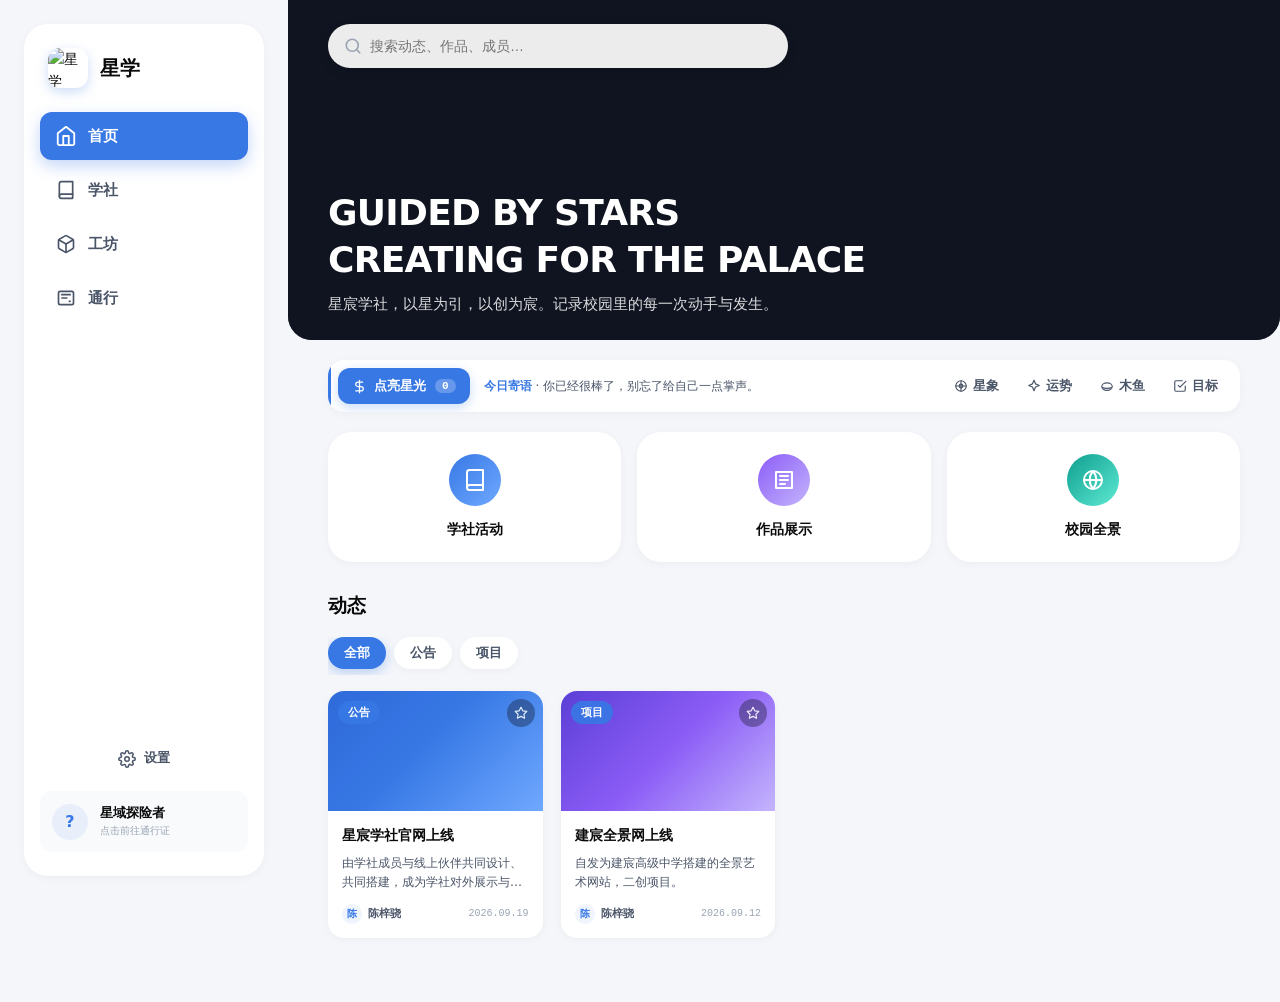
==== app/index.html @ b7d2c408 "Add files via upload" ====
<!DOCTYPE html>
<html lang="zh-CN">
<head>
<meta charset="UTF-8">
<meta name="viewport" content="width=device-width,initial-scale=1,maximum-scale=1,user-scalable=no,viewport-fit=cover">
<title>星学</title>
<link rel="icon" href="https://user-assets.sxlcdn.com/images/1138507/Fqb_cF510M1MBwwP84PjJvXp13HB.jpg?imageMogr2/strip/auto-orient/thumbnail/1200x9000%3E/quality/90!/interlace/1/format/jpeg" type="image/jpeg">
<style>
/* ============================================================
   全局变量与基础
   ============================================================ */
:root{
  --bg-page:#F4F6FA;--bg-card:#FFFFFF;--bg-soft:#F8FAFC;
  --text-main:#0A0A0A;--text-sub:#4A5568;--muted:#9AA4B2;--text-muted:#9AA4B2;
  --blue:#3778e5;--blue-light:#5B9EFF;--blue-deep:#2a5fc4;--blue-soft:rgba(55,120,229,.08);
  --border:rgba(0,0,0,.06);--border-soft:rgba(0,0,0,.03);--dark:#0F1420;
  --radius-sm:8px;--radius-md:12px;--radius-lg:16px;--radius-xl:24px;--radius-pill:999px;
  --shadow-sm:0 2px 8px rgba(0,0,0,.04);--shadow-md:0 8px 24px rgba(55,120,229,.12);--shadow-lg:0 16px 40px rgba(0,0,0,.08);
  --ease:cubic-bezier(.22,.8,.22,1);--ease-silk:cubic-bezier(.16,1,.3,1);--ease-bounce:cubic-bezier(.34,1.56,.64,1);
  --sans:"HarmonyOS Sans SC","PingFang SC","Source Han Sans SC","Microsoft YaHei",system-ui,-apple-system,sans-serif;
  --mono:"JetBrains Mono","SF Mono",Consolas,monospace;
}
[data-theme="dark"]{
  --bg-page:#0A0E17;--bg-card:#141A27;--bg-soft:#1A2235;
  --text-main:#F4F6FA;--text-sub:#A0AABF;--muted:#5C6B85;--text-muted:#5C6B85;
  --blue-soft:rgba(55,120,229,.15);--border:rgba(255,255,255,.08);--border-soft:rgba(255,255,255,.04);
  --shadow-sm:0 2px 8px rgba(0,0,0,.2);--shadow-md:0 8px 24px rgba(0,0,0,.4);--shadow-lg:0 16px 40px rgba(0,0,0,.5);
}
*,*::before,*::after{box-sizing:border-box;margin:0;padding:0;}
html,body{height:100%;}
body{
  background:var(--bg-page);color:var(--text-main);font-family:var(--sans);font-size:14px;line-height:1.6;
  -webkit-font-smoothing:antialiased;overflow-x:hidden;transition:background .3s,color .3s;
  user-select:none;-webkit-user-select:none;cursor:grab;
}
body.dragging{cursor:grabbing;}
input,textarea,select,[contenteditable="true"]{user-select:text;-webkit-user-select:text;cursor:text;}
a{color:inherit;text-decoration:none;}
img{max-width:100%;display:block;}
button{font-family:inherit;border:0;background:none;color:inherit;cursor:pointer;}
ul{list-style:none;}
::selection{background:var(--blue);color:#fff;}
::-webkit-scrollbar{width:6px;height:6px;}
::-webkit-scrollbar-thumb{background:rgba(150,150,150,.2);border-radius:4px;}
::-webkit-scrollbar-track{background:transparent;}

/* ============================================================
   布局与导航
   ============================================================ */
.app-layout{display:flex;max-width:1440px;margin:0 auto;min-height:100vh;}
.side-nav{
  position:fixed;top:24px;bottom:24px;left:calc((100vw - 1440px)/2 + 24px);width:240px;
  background:var(--bg-card);border-radius:var(--radius-xl);box-shadow:var(--shadow-sm);
  display:flex;flex-direction:column;padding:24px 16px;z-index:1000;transition:background .3s;
}
@media (max-width:1488px){.side-nav{left:24px;}}
.brand{display:flex;align-items:center;gap:12px;padding:0 8px 24px;}
.brand-img{width:40px;height:40px;border-radius:12px;object-fit:cover;box-shadow:0 4px 12px rgba(55,120,229,.25);}
.brand-name{font-size:20px;font-weight:800;letter-spacing:-.02em;}
.nav-menu{display:flex;flex-direction:column;gap:6px;flex:1;}
.nav-item{display:flex;align-items:center;gap:12px;padding:12px 16px;border-radius:var(--radius-md);color:var(--text-sub);font-size:15px;font-weight:600;cursor:pointer;transition:all .2s;}
.nav-item svg{width:20px;height:20px;transition:transform .2s;}
.nav-item:hover{background:var(--blue-soft);color:var(--blue);}
.nav-item.active{background:var(--blue);color:#fff;box-shadow:0 6px 16px rgba(55,120,229,.3);}
.nav-item.active svg{transform:scale(1.1);}
.side-bottom{margin-top:auto;display:flex;flex-direction:column;gap:12px;}
.side-settings{display:flex;align-items:center;justify-content:center;gap:8px;padding:10px;border-radius:var(--radius-md);color:var(--text-sub);font-size:13px;font-weight:600;cursor:pointer;transition:background .2s;}
.side-settings:hover{background:var(--bg-soft);color:var(--text-main);}
.side-user{display:flex;align-items:center;gap:12px;padding:12px;border-radius:var(--radius-md);background:var(--bg-soft);cursor:pointer;transition:background .2s;}
.side-user:hover{background:var(--blue-soft);}
.user-avatar{flex:none;width:36px;height:36px;border-radius:50%;background:var(--blue-soft);color:var(--blue);display:grid;place-items:center;font-weight:800;font-size:16px;overflow:hidden;}
.user-avatar img{width:100%;height:100%;object-fit:cover;}
.user-info{min-width:0;}
.user-name{font-size:13px;font-weight:700;color:var(--text-main);overflow:hidden;text-overflow:ellipsis;white-space:nowrap;}
.user-sub{font-size:10px;color:var(--muted);font-family:var(--mono);text-transform:uppercase;}
.main-content{flex:1;margin-left:288px;padding-bottom:40px;min-width:0;}
@media (max-width:1488px){.main-content{margin-left:288px;}}
.page{display:none;animation:pageIn .4s var(--ease-silk);}
.page.active{display:block;}
@keyframes pageIn{from{opacity:0;transform:translateY(8px);}to{opacity:1;transform:none;}}

/* ============================================================
   首页 Hero
   ============================================================ */
.home-hero{position:relative;height:340px;border-radius:0 0 var(--radius-xl) var(--radius-xl);padding:24px 40px;display:flex;flex-direction:column;overflow:hidden;background:var(--dark);}
.hero-bg{position:absolute;inset:0;background-size:cover;background-position:center;opacity:0;transition:opacity 1.4s var(--ease-silk);}
.hero-bg.active{opacity:1;}
.hero-mask{position:absolute;inset:0;background:linear-gradient(180deg,rgba(15,20,32,.45) 0%,rgba(15,20,32,.65) 50%,rgba(15,20,32,.9) 100%);z-index:1;pointer-events:none;}
.hero-top{position:relative;z-index:2;display:flex;align-items:center;gap:16px;}
.search-box{flex:1;max-width:460px;height:44px;background:rgba(255,255,255,.92);backdrop-filter:blur(10px);border-radius:var(--radius-pill);display:flex;align-items:center;gap:8px;padding:0 16px;box-shadow:0 4px 12px rgba(0,0,0,.1);transition:all .2s;position:relative;}
.search-box:focus-within{background:#fff;}
.search-box svg{width:18px;height:18px;color:var(--muted);flex:none;}
.search-box input{flex:1;min-width:0;border:0;outline:0;background:transparent;font-size:14px;color:#0A0A0A;}
.hero-content{position:relative;z-index:2;margin-top:auto;color:#fff;}
.hero-title{font-size:clamp(24px,3vw,36px);font-weight:800;letter-spacing:-.02em;margin-bottom:8px;line-height:1.3;}
.hero-desc{font-size:15px;color:rgba(255,255,255,.85);max-width:680px;}
.home-body{padding:20px 40px 24px;}

/* ============================================================
   紧凑快捷条
   ============================================================ */
.quick-bar{display:flex;align-items:center;gap:10px;background:var(--bg-card);border-radius:var(--radius-lg);padding:8px 10px;box-shadow:var(--shadow-sm);margin-bottom:20px;position:relative;overflow:hidden;}
.quick-bar::before{content:"";position:absolute;left:0;top:0;bottom:0;width:3px;background:var(--blue);}
.qb-checkin{display:flex;align-items:center;gap:7px;padding:9px 14px;border-radius:var(--radius-md);background:var(--blue);color:#fff;font-size:13px;font-weight:700;flex:none;transition:all .25s var(--ease);box-shadow:0 4px 12px rgba(55,120,229,.25);}
.qb-checkin:hover{background:var(--blue-deep);transform:translateY(-1px);}
.qb-checkin svg{width:15px;height:15px;flex:none;}
.qb-checkin em{font-style:normal;font-family:var(--mono);font-size:11px;background:rgba(255,255,255,.24);padding:1px 7px;border-radius:99px;margin-left:2px;}
.qb-checkin.done{background:var(--bg-soft);color:var(--muted);box-shadow:none;cursor:default;transform:none;}
.qb-quote{flex:1;min-width:0;font-size:12px;color:var(--text-sub);line-height:1.4;white-space:nowrap;overflow:hidden;text-overflow:ellipsis;padding:0 4px;}
.qb-quote b{color:var(--blue);font-weight:700;}
.qb-tools{display:flex;gap:4px;flex:none;}
.qb-tool{display:flex;align-items:center;gap:5px;padding:8px 12px;border-radius:var(--radius-md);font-size:12.5px;font-weight:600;color:var(--text-sub);transition:all .2s;}
.qb-tool:hover{background:var(--blue-soft);color:var(--blue);transform:translateY(-1px);}
.qb-tool svg{width:14px;height:14px;flex:none;}

/* ============================================================
   入口
   ============================================================ */
.entries{display:grid;grid-template-columns:repeat(3,1fr);gap:16px;margin-bottom:28px;}
.entry{display:flex;flex-direction:column;align-items:center;justify-content:center;gap:12px;padding:22px 16px;background:var(--bg-card);border-radius:var(--radius-xl);box-shadow:var(--shadow-sm);cursor:pointer;transition:all .25s;}
.entry:hover{transform:translateY(-4px);box-shadow:var(--shadow-md);}
.entry-icon{width:52px;height:52px;border-radius:50%;display:grid;place-items:center;color:#fff;transition:transform .25s;}
.entry:hover .entry-icon{transform:scale(1.08);}
.entry-icon svg{width:24px;height:24px;}
.entry-icon.blue{background:linear-gradient(135deg,#3778e5,#6FA8FF);}
.entry-icon.purple{background:linear-gradient(135deg,#8B5CF6,#C4B5FD);}
.entry-icon.teal{background:linear-gradient(135deg,#0f9e8e,#5EEAD4);}
.entry span{font-size:14px;font-weight:700;color:var(--text-main);}

.section-head{display:flex;align-items:center;justify-content:space-between;margin-bottom:16px;}
.section-head h3{font-size:19px;font-weight:800;letter-spacing:-.01em;}

.chips{display:flex;gap:8px;overflow-x:auto;padding-bottom:6px;margin-bottom:16px;scrollbar-width:none;}
.chips::-webkit-scrollbar{display:none;}
.chip{flex:none;padding:7px 16px;border-radius:var(--radius-pill);background:var(--bg-card);color:var(--text-sub);font-size:13px;font-weight:600;box-shadow:var(--shadow-sm);cursor:pointer;transition:all .2s;}
.chip:hover{color:var(--blue);}
.chip.active{background:var(--blue);color:#fff;box-shadow:0 4px 12px rgba(55,120,229,.3);}

/* ============================================================
   动态 / 作品网格
   ============================================================ */
.feed-grid{display:grid;grid-template-columns:repeat(4,minmax(0,1fr));gap:18px;}
@media (max-width:1240px){.feed-grid{grid-template-columns:repeat(3,minmax(0,1fr));}}
@media (max-width:900px){.feed-grid{grid-template-columns:repeat(2,minmax(0,1fr));gap:12px;}}
@media (max-width:420px){.feed-grid{grid-template-columns:repeat(2,minmax(0,1fr));gap:10px;}}

.feed-card{position:relative;background:var(--bg-card);border-radius:var(--radius-lg);overflow:hidden;cursor:pointer;box-shadow:var(--shadow-sm);transition:all .25s;display:flex;flex-direction:column;min-width:0;}
.feed-card:hover{transform:translateY(-4px);box-shadow:var(--shadow-md);}
.feed-cover{position:relative;aspect-ratio:16/9;overflow:hidden;background:linear-gradient(135deg,#2f6ad9,#3778e5 45%,#6FA8FF);}
.feed-cover img{width:100%;height:100%;object-fit:cover;transition:transform .5s cubic-bezier(.16,1,.3,1);}
.feed-card:hover .feed-cover img{transform:scale(1.05);}
.feed-cat{position:absolute;top:10px;left:10px;z-index:2;padding:3px 10px;border-radius:var(--radius-pill);background:rgba(55,120,229,.9);backdrop-filter:blur(8px);color:#fff;font-size:10.5px;font-weight:700;}
.feed-body{padding:14px;flex:1;display:flex;flex-direction:column;}
.feed-title{font-size:14px;font-weight:700;line-height:1.45;color:var(--text-main);display:-webkit-box;-webkit-line-clamp:2;-webkit-box-orient:vertical;overflow:hidden;margin-bottom:8px;transition:color .2s;}
.feed-card:hover .feed-title{color:var(--blue);}
.feed-desc{font-size:12px;line-height:1.6;color:var(--text-sub);display:-webkit-box;-webkit-line-clamp:2;-webkit-box-orient:vertical;overflow:hidden;margin-bottom:12px;flex:1;}
.feed-meta{display:flex;align-items:center;justify-content:space-between;gap:8px;font-size:11px;color:var(--text-muted);}
.feed-author{display:flex;align-items:center;gap:6px;min-width:0;cursor:pointer;}
.feed-avatar{flex:none;width:20px;height:20px;border-radius:50%;background:var(--blue-soft);color:var(--blue);display:grid;place-items:center;font-size:10px;font-weight:700;overflow:hidden;}
.feed-avatar img{width:100%;height:100%;object-fit:cover;}
.feed-author-name{overflow:hidden;text-overflow:ellipsis;white-space:nowrap;font-weight:600;color:var(--text-sub);transition:color .2s;}
.feed-author:hover .feed-author-name{color:var(--blue);}
.feed-date{font-family:var(--mono);font-size:10px;flex:none;}

.fav-btn{position:absolute;top:8px;right:8px;z-index:5;width:28px;height:28px;border-radius:50%;background:rgba(15,20,32,.42);backdrop-filter:blur(6px);color:#fff;display:grid;place-items:center;transition:all .25s var(--ease-bounce);opacity:.85;}
.fav-btn:hover{background:rgba(15,20,32,.7);transform:scale(1.1);}
.fav-btn svg{width:14px;height:14px;transition:transform .3s var(--ease-bounce);}
.fav-btn.on{background:rgba(245,158,11,.92);color:#fff;}
.fav-btn.on svg{transform:scale(1.08);}
.fav-btn.pop{animation:favPop .45s var(--ease-bounce);}
@keyframes favPop{0%{transform:scale(1);}45%{transform:scale(1.35);}100%{transform:scale(1);}}

@media (max-width:900px){
  .feed-body{padding:11px;}
  .feed-title{font-size:12.5px;margin-bottom:6px;}
  .feed-desc{font-size:10.5px;margin-bottom:9px;-webkit-line-clamp:2;}
  .feed-cat{font-size:9.5px;padding:2px 8px;top:8px;left:8px;}
  .feed-author-name{font-size:10px;}
  .feed-date{font-size:9px;}
  .feed-avatar{width:17px;height:17px;font-size:9px;}
  .fav-btn{width:24px;height:24px;top:6px;right:6px;}
  .fav-btn svg{width:12px;height:12px;}
}

/* ============================================================
   学社页
   ============================================================ */
#page-club{position:relative;padding-bottom:40px;}
.club-hero{position:relative;height:250px;border-radius:0 0 var(--radius-xl) var(--radius-xl);overflow:hidden;background:var(--dark);display:flex;align-items:flex-end;}
.club-bg{position:absolute;inset:0;overflow:hidden;pointer-events:none;}
.club-bg-layer{position:absolute;inset:0;background-size:cover;background-position:center;opacity:0;transition:opacity 1.8s var(--ease-silk);}
.club-bg-layer.active{opacity:.42;}
.club-bg-mask{position:absolute;inset:0;background:linear-gradient(180deg,rgba(15,20,32,.35) 0%,rgba(15,20,32,.7) 55%,rgba(15,20,32,.96) 100%);z-index:1;pointer-events:none;}
.club-fx{position:absolute;inset:0;z-index:2;overflow:hidden;pointer-events:none;}
.club-star{position:absolute;border-radius:50%;background:#fff;box-shadow:0 0 10px rgba(91,158,255,.9);opacity:0;animation:clubStarFloat linear infinite;}
@keyframes clubStarFloat{0%{opacity:0;transform:translateY(24px) scale(.4);}18%{opacity:.95;}75%{opacity:.7;}100%{opacity:0;transform:translateY(-150px) scale(1.15);}}
.club-hero-inner{position:relative;z-index:3;width:100%;padding:0 40px 28px;color:#fff;}
.club-hero-badge{display:inline-block;font-family:var(--mono);font-size:10px;letter-spacing:.28em;color:var(--blue-light);border:1px solid rgba(91,158,255,.4);padding:4px 12px;border-radius:99px;margin-bottom:12px;background:rgba(55,120,229,.15);backdrop-filter:blur(6px);}
.club-hero-inner h1{font-size:clamp(26px,3.6vw,40px);font-weight:800;letter-spacing:-.02em;line-height:1.15;margin-bottom:8px;}
.club-hero-inner p{font-size:14px;color:rgba(255,255,255,.78);max-width:640px;}
.club-stats{display:flex;gap:28px;margin-top:18px;}
.club-stats .cs{display:flex;flex-direction:column;gap:2px;}
.club-stats .cs b{font-family:var(--mono);font-size:24px;font-weight:800;color:#fff;line-height:1;}
.club-stats .cs span{font-size:11px;color:rgba(255,255,255,.6);letter-spacing:.1em;}

.club-body{padding:20px 40px 0;}
.club-tabs{position:sticky;top:12px;z-index:60;display:flex;gap:6px;margin-bottom:22px;background:var(--bg-card);padding:6px;border-radius:var(--radius-pill);width:max-content;max-width:100%;box-shadow:var(--shadow-md);overflow-x:auto;scrollbar-width:none;}
.club-tabs::-webkit-scrollbar{display:none;}
.club-tab{padding:9px 20px;border-radius:var(--radius-pill);font-size:14px;font-weight:700;color:var(--text-sub);transition:all .2s;white-space:nowrap;flex:none;}
.club-tab:hover{color:var(--blue);}
.club-tab.active{background:var(--blue);color:#fff;box-shadow:0 4px 12px rgba(55,120,229,.3);}
.sub-panel{display:none;}
.sub-panel.active{display:block;animation:pageIn .3s cubic-bezier(.16,1,.3,1);}

.works-grid{display:grid;grid-template-columns:repeat(4,minmax(0,1fr));gap:18px;}
@media (max-width:1240px){.works-grid{grid-template-columns:repeat(3,minmax(0,1fr));}}
@media (max-width:900px){.works-grid{grid-template-columns:repeat(2,minmax(0,1fr));gap:12px;}}

.work-card{position:relative;background:var(--bg-card);border-radius:var(--radius-lg);overflow:hidden;cursor:pointer;box-shadow:var(--shadow-sm);transition:all .25s;min-width:0;}
.work-card:hover{transform:translateY(-4px);box-shadow:var(--shadow-md);}
.work-cover{position:relative;aspect-ratio:16/10;overflow:hidden;background:linear-gradient(135deg,#2f6ad9,#3778e5 45%,#6FA8FF);}
.work-cover img,.work-cover video{width:100%;height:100%;object-fit:cover;transition:transform .5s;display:block;}
.work-card:hover .work-cover img,.work-card:hover .work-cover video{transform:scale(1.05);}
.work-cover .play-hint{position:absolute;inset:0;display:grid;place-items:center;background:rgba(15,20,32,.28);color:#fff;pointer-events:none;}
.work-cover .play-hint svg{width:38px;height:38px;filter:drop-shadow(0 4px 12px rgba(0,0,0,.4));}
.work-badge{position:absolute;top:10px;left:10px;z-index:2;padding:3px 10px;border-radius:var(--radius-pill);background:rgba(55,120,229,.9);backdrop-filter:blur(8px);color:#fff;font-size:10.5px;font-weight:700;}
.work-body{padding:13px 14px;}
.work-title{font-size:13.5px;font-weight:700;line-height:1.4;color:var(--text-main);display:-webkit-box;-webkit-line-clamp:2;-webkit-box-orient:vertical;overflow:hidden;margin-bottom:6px;transition:color .2s;}
.work-card:hover .work-title{color:var(--blue);}
.work-meta{font-size:11px;color:var(--text-muted);font-family:var(--mono);}
@media (max-width:900px){
  .work-body{padding:10px;}
  .work-title{font-size:12px;}
  .work-meta{font-size:9.5px;}
  .work-badge{font-size:9px;padding:2px 8px;top:8px;left:8px;}
}

.about-card{background:var(--bg-card);border-radius:var(--radius-xl);padding:28px;box-shadow:var(--shadow-sm);max-width:820px;}
.about-text p{font-size:14.5px;line-height:1.85;color:var(--text-sub);margin-bottom:14px;}
.about-text strong{color:var(--blue);font-weight:600;}
.timeline{position:relative;padding-left:30px;margin-top:26px;}
.timeline::before{content:"";position:absolute;left:6px;top:6px;bottom:6px;width:2px;background:linear-gradient(to bottom,var(--blue),transparent);}
.tl-item{position:relative;padding-bottom:24px;}
.tl-item:last-child{padding-bottom:0;}
.tl-item::before{content:"";position:absolute;left:-30px;top:6px;width:13px;height:13px;border-radius:50%;border:2px solid var(--blue);background:var(--bg-page);}
.tl-year{font-family:var(--mono);font-size:12px;letter-spacing:.1em;color:var(--blue);margin-bottom:5px;font-weight:700;}
.tl-title{font-size:15px;font-weight:700;margin-bottom:5px;color:var(--text-main);}
.tl-desc{font-size:13px;color:var(--text-sub);line-height:1.6;}

.join-card{background:var(--bg-card);border-radius:var(--radius-xl);padding:36px 28px;box-shadow:var(--shadow-sm);text-align:center;max-width:820px;}
.join-card h2{font-size:22px;font-weight:800;margin-bottom:12px;}
.join-card p{font-size:14px;color:var(--text-sub);line-height:1.8;margin-bottom:26px;}
.join-actions{display:flex;gap:16px;justify-content:center;flex-wrap:wrap;}
.btn-join{padding:13px 32px;border-radius:var(--radius-pill);background:var(--blue);color:#fff;font-size:15px;font-weight:700;transition:background .2s,transform .2s;box-shadow:0 8px 24px rgba(55,120,229,.3);}
.btn-join:hover{background:var(--blue-deep);transform:translateY(-2px);}

/* ============================================================
   工坊与全景
   ============================================================ */
.page-padding{padding:28px 40px 40px;}
.page-header{margin-bottom:20px;}
.page-header h1{font-size:26px;font-weight:800;letter-spacing:-.02em;margin-bottom:6px;}
.page-header p{font-size:14px;color:var(--text-sub);}
.tool-grid{display:grid;grid-template-columns:repeat(auto-fill,minmax(300px,1fr));gap:18px;}
.tool-card{display:flex;align-items:center;gap:16px;padding:18px;background:var(--bg-card);border-radius:var(--radius-xl);cursor:pointer;box-shadow:var(--shadow-sm);transition:all .25s;position:relative;overflow:hidden;}
.tool-card:hover{transform:translateY(-4px);box-shadow:var(--shadow-md);}
.tool-icon{flex:none;width:54px;height:54px;border-radius:var(--radius-lg);background:var(--blue-soft);color:var(--blue);display:grid;place-items:center;}
.tool-icon svg{width:26px;height:26px;}
.tool-info{flex:1;min-width:0;}
.tool-name{font-size:15px;font-weight:700;color:var(--text-main);margin-bottom:5px;}
.tool-desc{font-size:12.5px;color:var(--text-sub);overflow:hidden;text-overflow:ellipsis;white-space:nowrap;}
.tool-status{flex:none;padding:5px 12px;border-radius:var(--radius-pill);font-size:11.5px;font-weight:700;}
.tool-status.public{background:rgba(16,185,129,.1);color:#059669;}
.tool-status.test{background:rgba(245,158,11,.12);color:#D97706;}
.tool-status.locked{background:var(--bg-soft);color:var(--text-muted);}
.tool-status.dev{background:rgba(139,92,246,.12);color:#7c3aed;}
.tool-card.academy{border:1px dashed rgba(139,92,246,.4);background:linear-gradient(140deg,var(--bg-card) 0%,rgba(139,92,246,.05) 100%);}
.tool-card.academy::after{content:"";position:absolute;inset:0;pointer-events:none;background:linear-gradient(115deg,transparent 32%,rgba(139,92,246,.14) 48%,transparent 64%);transform:translateX(-110%);animation:academyShine 4s ease-in-out infinite;}
@keyframes academyShine{0%{transform:translateX(-110%);}55%,100%{transform:translateX(110%);}}
.tool-card.academy .tool-icon{background:rgba(139,92,246,.12);color:#8B5CF6;}

#page-pano{padding:0 !important;}
#page-pano.active{display:block;}
.pano-shell{height:calc(100vh - 40px);display:flex;flex-direction:column;overflow:hidden;background:var(--bg-page);}
.pano-top{flex:none;display:flex;align-items:center;gap:12px;padding:14px 18px;background:var(--bg-card);border-bottom:1px solid var(--border);}
.pano-back{width:36px;height:36px;flex:none;border-radius:var(--radius-md);background:var(--bg-page);color:var(--text-sub);display:grid;place-items:center;cursor:pointer;transition:all .2s;}
.pano-back:hover{background:var(--blue-soft);color:var(--blue);}
.pano-back svg{width:18px;height:18px;}
.pano-titles{flex:1;min-width:0;}
.pano-t{font-size:15px;font-weight:800;color:var(--text-main);overflow:hidden;text-overflow:ellipsis;white-space:nowrap;}
.pano-s{font-size:11.5px;color:var(--text-muted);margin-top:2px;}
.pano-open{flex:none;padding:7px 14px;border-radius:var(--radius-pill);background:var(--blue);color:#fff;font-size:12.5px;font-weight:700;transition:background .2s;}
.pano-open:hover{background:var(--blue-deep);}
.pano-frame-wrap{flex:1;position:relative;background:#0a0e18;min-height:0;}
.pano-frame{width:100%;height:100%;border:0;display:block;background:#0a0e18;}
.pano-loading{position:absolute;inset:0;display:flex;flex-direction:column;align-items:center;justify-content:center;gap:14px;background:var(--bg-page);color:var(--text-muted);font-size:13px;transition:opacity .35s;pointer-events:none;}
.pano-spin{width:30px;height:30px;border:3px solid var(--blue-soft);border-top-color:var(--blue);border-radius:50%;animation:panoSpin .8s linear infinite;}
@keyframes panoSpin{to{transform:rotate(360deg);}}

/* ============================================================
   星学通行证
   ============================================================ */
#page-me{overflow-x:hidden;}
.me-layout{display:grid;grid-template-columns:320px minmax(0,1fr);gap:22px;align-items:start;min-width:0;}
.me-sidebar{background:linear-gradient(140deg,#5a94f5 0%,#3778E5 50%,#2a5fc4 100%);border-radius:var(--radius-xl);padding:34px 22px;text-align:center;position:relative;overflow:hidden;box-shadow:0 16px 40px rgba(55,120,229,.28);transition:background .3s;min-width:0;}
.me-sidebar-bg{position:absolute;inset:0;background-size:cover;background-position:center;opacity:.2;pointer-events:none;transition:opacity .3s;}
.me-sidebar::after{content:"";position:absolute;width:200px;height:200px;top:-100px;right:-60px;border-radius:50%;background:radial-gradient(circle,rgba(255,255,255,.2),transparent 65%);pointer-events:none;}
.me-avatar-wrap{position:relative;width:96px;height:96px;margin:0 auto 18px;z-index:2;cursor:pointer;transition:transform .5s var(--ease-bounce);}
.me-avatar-wrap:hover{transform:scale(1.05);}
.me-avatar{width:100%;height:100%;border-radius:50%;background:rgba(255,255,255,.2);color:#fff;display:grid;place-items:center;font-size:38px;font-weight:800;overflow:hidden;border:4px solid rgba(255,255,255,.8);}
.me-avatar img{width:100%;height:100%;object-fit:cover;}
.me-name{font-size:22px;font-weight:800;margin-bottom:6px;color:#fff;position:relative;z-index:2;display:flex;align-items:center;justify-content:center;gap:8px;flex-wrap:wrap;word-break:break-word;}
.me-role{font-size:12.5px;color:rgba(255,255,255,.85);margin-bottom:12px;position:relative;z-index:2;}
.me-groups{display:flex;flex-wrap:wrap;gap:5px;justify-content:center;margin-bottom:12px;position:relative;z-index:2;}
.me-group-tag{font-size:10px;font-weight:600;padding:4px 9px;background:rgba(255,255,255,.18);color:#fff;border:1px solid rgba(255,255,255,.4);font-family:var(--mono);letter-spacing:.05em;border-radius:var(--radius-sm);backdrop-filter:blur(4px);}
.me-id-badge{font-family:var(--mono);font-size:10.5px;padding:4px 10px;background:rgba(0,0,0,.22);border:1px solid rgba(255,255,255,.18);color:#fff;border-radius:var(--radius-sm);position:relative;z-index:2;word-break:break-all;}
.me-main{display:flex;flex-direction:column;gap:20px;min-width:0;overflow:hidden;}
.passport-card{background:var(--bg-card);border-radius:var(--radius-xl);box-shadow:var(--shadow-sm);padding:24px;position:relative;overflow:hidden;min-width:0;}
.passport-card::before{content:"";position:absolute;inset:0;background-size:cover;background-position:center;opacity:.05;pointer-events:none;z-index:0;}
.passport-content{position:relative;z-index:1;min-width:0;}
.passport-title{font-size:15px;font-weight:800;margin-bottom:16px;padding-bottom:14px;border-bottom:1px solid var(--border);display:flex;justify-content:space-between;align-items:center;gap:10px;}
.btn-edit{font-size:12.5px;color:var(--blue);font-weight:600;cursor:pointer;transition:color .2s;flex:none;}
.btn-edit:hover{color:var(--blue-deep);}
.passport-row{display:flex;align-items:center;justify-content:space-between;gap:12px;padding:13px 0;border-bottom:1px solid var(--border-soft);min-width:0;}
.passport-row:last-child{border-bottom:0;}
.passport-k{font-size:14px;color:var(--text-sub);flex:none;}
.passport-v{font-size:14px;font-weight:600;color:var(--text-main);text-align:right;word-break:break-word;min-width:0;}
.passport-v.num{font-family:var(--mono);font-size:22px;color:var(--blue);font-weight:800;}
.id-parts{display:flex;flex-wrap:wrap;gap:8px 14px;font-size:12.5px;color:var(--text-sub);margin-top:10px;}
.id-parts span{display:flex;gap:6px;align-items:baseline;}
.id-key{font-family:var(--mono);font-size:10px;letter-spacing:.14em;text-transform:uppercase;color:var(--muted);}
.id-raw{font-size:11px;color:var(--muted);margin-top:12px;padding-top:12px;border-top:1px dashed var(--border);font-family:var(--mono);word-break:break-all;}

.honor-section,.work-section{background:var(--bg-soft);border-radius:var(--radius-lg);padding:18px 20px;border:1px solid var(--border-soft);margin-bottom:16px;position:relative;min-width:0;overflow:hidden;}
.honor-section:last-child,.work-section:last-child{margin-bottom:0;}
.honor-title{display:flex;align-items:center;gap:9px;font-size:11.5px;font-weight:700;color:var(--text-main);letter-spacing:.14em;padding-bottom:11px;border-bottom:1px solid var(--border);margin-bottom:12px;font-family:var(--mono);text-transform:uppercase;}
.honor-title::before{content:"";width:3px;height:13px;background:var(--blue);flex:none;}
.honor-list{display:flex;flex-wrap:wrap;gap:7px;}
.honor-tag{display:inline-block;padding:5px 12px;font-size:11.5px;font-weight:600;color:#fff;font-family:var(--mono);border-radius:var(--radius-sm);transition:transform .2s;}
.honor-tag:hover{transform:translateY(-2px);}
.honor-empty{font-size:12.5px;color:var(--muted);padding:6px 0;font-style:italic;}

.work-scroll-wrap{position:relative;display:flex;align-items:center;gap:8px;min-width:0;}
.work-scroll{flex:1;min-width:0;overflow-x:auto;overflow-y:hidden;padding-bottom:6px;scroll-behavior:smooth;scrollbar-width:none;}
.work-scroll::-webkit-scrollbar{display:none;}
.work-grid{display:flex;flex-wrap:nowrap;gap:12px;width:max-content;}
.work-mini-card{flex:0 0 160px;background:var(--bg-card);border:1px solid var(--border);border-radius:var(--radius-md);padding:9px;cursor:pointer;transition:all .3s;}
.work-mini-card:hover{transform:translateY(-3px);border-color:var(--blue);box-shadow:0 8px 20px rgba(55,120,229,.15);}
.work-mini-cover{width:100%;aspect-ratio:16/9;border-radius:7px;background:linear-gradient(135deg,rgba(55,120,229,.2),rgba(55,120,229,.05));margin-bottom:8px;overflow:hidden;position:relative;}
.work-mini-cover img,.work-mini-cover video{width:100%;height:100%;object-fit:cover;}
.work-mini-title{font-size:12px;font-weight:700;line-height:1.4;display:-webkit-box;-webkit-line-clamp:2;-webkit-box-orient:vertical;overflow:hidden;margin-bottom:5px;}
.work-mini-meta{font-family:var(--mono);font-size:9.5px;color:var(--muted);}
.work-scroll-arrow{flex:none;width:30px;height:30px;border-radius:50%;background:var(--bg-card);border:1px solid var(--border);display:flex;align-items:center;justify-content:center;cursor:pointer;transition:all .2s;color:var(--text-sub);box-shadow:var(--shadow-sm);}
.work-scroll-arrow:hover:not(:disabled){background:var(--blue);color:#fff;border-color:var(--blue);}
.work-scroll-arrow:disabled{opacity:.3;cursor:not-allowed;}

.me-menu{background:var(--bg-card);border-radius:var(--radius-xl);box-shadow:var(--shadow-sm);overflow:hidden;}
.menu-item{display:flex;align-items:center;gap:16px;padding:17px 22px;border-bottom:1px solid var(--border-soft);cursor:pointer;transition:background .2s;}
.menu-item:last-child{border-bottom:0;}
.menu-item:hover{background:var(--blue-soft);}
.menu-icon{width:40px;height:40px;border-radius:var(--radius-md);background:var(--blue-soft);color:var(--blue);display:grid;place-items:center;flex:none;}
.menu-icon svg{width:20px;height:20px;}
.menu-title{flex:1;font-size:14.5px;font-weight:600;min-width:0;}
.menu-arrow{color:var(--text-muted);flex:none;}
.me-actions{padding-top:8px;}
.btn-logout{width:100%;padding:16px;border-radius:var(--radius-xl);background:var(--bg-card);color:#e53e3e;font-size:15px;font-weight:700;box-shadow:var(--shadow-sm);transition:background .2s;border:1px solid transparent;}
.btn-logout:hover{background:rgba(229,62,62,.05);border-color:rgba(229,62,62,.2);}

.coll-card{background:var(--bg-card);border-radius:var(--radius-xl);box-shadow:var(--shadow-sm);padding:22px;min-width:0;overflow:hidden;}
.coll-head{display:flex;align-items:center;gap:10px;margin-bottom:16px;padding-bottom:14px;border-bottom:1px solid var(--border);flex-wrap:wrap;}
.coll-head h3{font-size:15px;font-weight:800;letter-spacing:.04em;}
.coll-local{font-size:10px;font-family:var(--mono);padding:2px 8px;border-radius:99px;background:var(--bg-soft);color:var(--muted);letter-spacing:.06em;}
.coll-new{margin-left:auto;font-size:12.5px;font-weight:700;color:var(--blue);padding:6px 14px;border-radius:99px;background:var(--blue-soft);transition:all .2s;flex:none;}
.coll-new:hover{background:var(--blue);color:#fff;}
.coll-folder{margin-bottom:16px;}
.coll-folder:last-child{margin-bottom:0;}
.coll-folder-name{display:flex;align-items:center;gap:8px;font-size:13px;font-weight:700;color:var(--text-main);margin-bottom:10px;}
.coll-folder-name .cnt{font-family:var(--mono);font-size:11px;color:var(--muted);font-weight:400;}
.coll-folder-name .del{margin-left:auto;font-size:11px;color:var(--muted);cursor:pointer;padding:2px 8px;border-radius:99px;transition:all .2s;font-weight:400;}
.coll-folder-name .del:hover{background:rgba(229,62,62,.1);color:#e53e3e;}
.coll-items{display:flex;gap:10px;overflow-x:auto;padding-bottom:6px;scrollbar-width:none;}
.coll-items::-webkit-scrollbar{display:none;}
.coll-item{flex:0 0 140px;background:var(--bg-soft);border:1px solid var(--border-soft);border-radius:var(--radius-md);padding:8px;cursor:pointer;transition:all .25s;position:relative;}
.coll-item:hover{border-color:var(--blue);transform:translateY(-2px);}
.coll-item-cover{width:100%;aspect-ratio:16/9;border-radius:6px;overflow:hidden;background:linear-gradient(135deg,rgba(55,120,229,.2),rgba(55,120,229,.05));margin-bottom:7px;}
.coll-item-cover img{width:100%;height:100%;object-fit:cover;}
.coll-item-title{font-size:11.5px;font-weight:700;line-height:1.4;display:-webkit-box;-webkit-line-clamp:2;-webkit-box-orient:vertical;overflow:hidden;margin-bottom:4px;}
.coll-item-meta{font-size:9px;color:var(--muted);font-family:var(--mono);}
.coll-item .unfav{position:absolute;top:4px;right:4px;width:20px;height:20px;border-radius:50%;background:rgba(15,20,32,.5);color:#fff;display:grid;place-items:center;font-size:10px;line-height:1;opacity:0;transition:opacity .2s;}
.coll-item:hover .unfav{opacity:1;}
.coll-empty{text-align:center;padding:26px 16px;color:var(--muted);font-size:12.5px;line-height:1.8;}

/* ============================================================
   移动端底部导航
   ============================================================ */
.mobile-bottom-nav{display:none;position:fixed;bottom:0;left:0;right:0;height:64px;background:var(--bg-card);border-top:1px solid var(--border);padding-bottom:env(safe-area-inset-bottom,0);z-index:1000;box-shadow:0 -2px 10px rgba(0,0,0,.05);}
[data-theme="dark"] .mobile-bottom-nav{background:#141A27;border-top:1px solid rgba(255,255,255,.08);box-shadow:0 -2px 10px rgba(0,0,0,.3);}
.m-nav-item{flex:1;display:flex;flex-direction:column;align-items:center;justify-content:center;gap:4px;color:var(--text-muted);cursor:pointer;transition:color .2s;background:transparent;border:0;}
.m-nav-item svg{width:23px;height:23px;}
.m-nav-item span{font-size:10.5px;font-weight:600;}
.m-nav-item.active{color:var(--blue);}

@media (max-width:900px){
  .side-nav{display:none;}
  .main-content{margin-left:0;padding-bottom:80px;}
  .mobile-bottom-nav{display:flex;}
  .home-hero{height:280px;padding:16px;border-radius:0;}
  .hero-title{font-size:21px;}
  .hero-desc{font-size:12.5px;}
  .search-box{max-width:none;height:40px;}
  .home-body{padding:14px 14px 20px;}
  .page-padding{padding:16px 14px 30px;}
  .quick-bar{flex-wrap:wrap;gap:8px;padding:10px;}
  .qb-checkin{padding:8px 12px;font-size:12px;}
  .qb-quote{order:3;flex-basis:100%;font-size:11px;white-space:normal;padding:0;line-height:1.5;}
  .qb-tools{flex:1;justify-content:flex-end;}
  .qb-tool{padding:7px 10px;font-size:11.5px;}
  .qb-tool svg{width:13px;height:13px;}
  .entries{grid-template-columns:repeat(3,1fr);gap:8px;margin-bottom:22px;}
  .entry{padding:14px 4px;border-radius:var(--radius-lg);gap:7px;}
  .entry-icon{width:38px;height:38px;}
  .entry-icon svg{width:19px;height:19px;}
  .entry span{font-size:10.5px;}
  .section-head h3{font-size:17px;}
  .club-hero{height:210px;border-radius:0;}
  .club-hero-inner{padding:0 18px 22px;}
  .club-hero-inner p{font-size:12.5px;}
  .club-stats{gap:20px;margin-top:14px;}
  .club-stats .cs b{font-size:20px;}
  .club-stats .cs span{font-size:10px;}
  .club-body{padding:14px 14px 0;}
  .club-tabs{top:8px;width:100%;padding:5px;gap:4px;}
  .club-tab{flex:1;text-align:center;padding:8px 10px;font-size:12.5px;}
  .about-card,.join-card{padding:20px;border-radius:var(--radius-lg);}
  .timeline{padding-left:24px;}
  .tl-item::before{left:-24px;}
  .me-layout{grid-template-columns:1fr;gap:16px;}
  .me-sidebar{padding:24px 18px;border-radius:var(--radius-lg);}
  .me-avatar-wrap{width:76px;height:76px;font-size:30px;}
  .me-name{font-size:19px;}
  .passport-card{padding:16px;border-radius:var(--radius-lg);}
  .passport-row{padding:11px 0;}
  .passport-v.num{font-size:19px;}
  .me-menu{border-radius:var(--radius-lg);}
  .menu-item{padding:15px 16px;gap:12px;}
  .btn-logout{padding:15px;border-radius:var(--radius-lg);}
  .coll-card{padding:16px;border-radius:var(--radius-lg);}
  .pano-shell{height:calc(100vh - 124px);}
  .pano-top{padding:11px 12px;}
  .pano-t{font-size:13.5px;}
  .pano-s{font-size:11px;}
  .pano-open{padding:6px 11px;font-size:11.5px;}
  .tool-grid{grid-template-columns:1fr;gap:12px;}
  .tool-card{padding:14px;border-radius:var(--radius-lg);}
  .tool-icon{width:46px;height:46px;}
  .tool-icon svg{width:22px;height:22px;}
}

/* ============================================================
   Toast & 通用弹窗
   ============================================================ */
.toast{position:fixed;left:50%;bottom:88px;transform:translateX(-50%) translateY(20px);z-index:9999;padding:11px 22px;background:rgba(15,20,32,.92);color:#fff;border-radius:var(--radius-pill);font-size:13.5px;font-weight:600;opacity:0;pointer-events:none;transition:opacity .3s,transform .3s;box-shadow:0 12px 32px rgba(0,0,0,.2);max-width:calc(100vw - 40px);text-align:center;}
.toast.show{opacity:1;transform:translateX(-50%) translateY(0);}

.modal-mask{position:fixed;inset:0;z-index:9000;background:rgba(10,10,10,.5);display:none;align-items:center;justify-content:center;padding:20px;-webkit-backdrop-filter:blur(4px);backdrop-filter:blur(4px);}
.modal-mask.show{display:flex;}
.modal{width:100%;max-width:360px;background:var(--bg-card);border-radius:var(--radius-xl);padding:26px 24px;box-shadow:var(--shadow-lg);animation:modalIn .35s cubic-bezier(.34,1.56,.64,1);max-height:90vh;overflow-y:auto;}
@keyframes modalIn{from{opacity:0;transform:scale(.94) translateY(10px);}to{opacity:1;transform:none;}}
.modal h2{font-size:19px;font-weight:800;margin-bottom:10px;}
.modal p{font-size:13px;color:var(--text-sub);line-height:1.6;margin-bottom:20px;}
.field{margin-bottom:14px;}
.field input,.field textarea{width:100%;padding:12px 14px;border:1px solid var(--border);border-radius:var(--radius-md);background:var(--bg-page);font-size:14px;color:var(--text-main);outline:0;transition:all .2s;font-family:inherit;}
.field input:focus,.field textarea:focus{border-color:var(--blue);background:var(--bg-card);}
.field textarea{resize:vertical;min-height:70px;}
.modal-actions{display:flex;gap:10px;margin-top:18px;}
.modal-actions button{flex:1;padding:12px;border-radius:var(--radius-md);font-size:14px;font-weight:700;transition:all .2s;}
.modal-actions .cancel{background:var(--bg-soft);color:var(--text-sub);}
.modal-actions .cancel:hover{color:var(--blue);background:var(--blue-soft);}
.modal-actions .ok{background:var(--blue);color:#fff;}
.modal-actions .ok:hover{background:var(--blue-deep);}

.settings-group{margin-bottom:20px;}
.settings-label{font-size:11.5px;font-weight:700;color:var(--text-muted);margin-bottom:10px;text-transform:uppercase;letter-spacing:.08em;}
.settings-opts{display:flex;gap:8px;}
.settings-opt{flex:1;padding:11px;border-radius:var(--radius-md);border:1px solid var(--border);text-align:center;font-size:13px;font-weight:600;cursor:pointer;transition:all .2s;}
.settings-opt:hover{border-color:var(--blue-light);}
.settings-opt.active{background:var(--blue-soft);color:var(--blue);border-color:var(--blue);}
.empty-text{padding:50px 24px;text-align:center;color:var(--text-muted);font-size:14px;line-height:1.8;}
.hidden-input{display:none;}

/* ============================================================
   成员通行证弹窗
   ============================================================ */
.mm-modal{width:100%;max-width:440px;max-height:90vh;background:var(--bg-card);border-radius:var(--radius-xl);overflow:hidden;display:flex;flex-direction:column;box-shadow:var(--shadow-lg);animation:modalIn .4s cubic-bezier(.34,1.56,.64,1);position:relative;}
.mm-close{position:absolute;top:12px;right:12px;width:30px;height:30px;border-radius:50%;background:rgba(15,20,32,.45);color:#fff;display:grid;place-items:center;z-index:20;font-size:13px;line-height:1;transition:all .25s;backdrop-filter:blur(6px);}
.mm-close:hover{background:rgba(229,62,62,.85);transform:rotate(90deg);}
.mm-layout{display:flex;flex-direction:column;min-height:0;flex:1;overflow:hidden;}
.mm-left{flex:none;position:relative;}
.mm-head{position:relative;padding:30px 20px 22px;text-align:center;overflow:hidden;background:var(--dark);}
.mm-head-bg{position:absolute;inset:0;background-size:cover;background-position:center;opacity:.55;pointer-events:none;}
.mm-head::after{content:"";position:absolute;inset:0;background:linear-gradient(180deg,rgba(15,20,32,.3) 0%,rgba(15,20,32,.72) 60%,rgba(15,20,32,.92) 100%);pointer-events:none;}
.mm-avatar{position:relative;z-index:2;width:76px;height:76px;border-radius:50%;margin:0 auto 12px;background:rgba(255,255,255,.18);border:3px solid rgba(255,255,255,.85);display:grid;place-items:center;font-size:28px;font-weight:800;color:#fff;overflow:hidden;box-shadow:0 8px 24px rgba(0,0,0,.28);}
.mm-avatar img{width:100%;height:100%;object-fit:cover;}
.mm-name{position:relative;z-index:2;font-size:20px;font-weight:800;color:#fff;display:flex;align-items:center;justify-content:center;gap:8px;flex-wrap:wrap;margin-bottom:4px;text-shadow:0 2px 12px rgba(0,0,0,.35);}
.mm-badge{font-size:10px;font-weight:700;padding:2px 8px;border-radius:4px;background:#fff;color:var(--blue);font-family:var(--mono);letter-spacing:.08em;}
.mm-role{position:relative;z-index:2;font-size:12.5px;color:rgba(255,255,255,.88);margin-bottom:10px;}
.mm-tags{position:relative;z-index:2;display:flex;flex-wrap:wrap;gap:5px;justify-content:center;margin-bottom:8px;}
.mm-tag{font-size:10px;font-weight:600;padding:3px 9px;background:rgba(255,255,255,.16);color:#fff;border:1px solid rgba(255,255,255,.36);font-family:var(--mono);letter-spacing:.05em;border-radius:var(--radius-sm);backdrop-filter:blur(4px);}
.mm-id{position:relative;z-index:2;display:inline-block;font-family:var(--mono);font-size:10.5px;padding:3px 9px;background:rgba(0,0,0,.3);border:1px solid rgba(255,255,255,.18);color:#fff;border-radius:var(--radius-sm);word-break:break-all;}
.mm-body{flex:1;min-height:0;overflow-y:auto;padding:16px;display:flex;flex-direction:column;gap:12px;}
.mm-card{background:var(--bg-soft);border:1px solid var(--border-soft);border-radius:var(--radius-lg);padding:14px 16px;min-width:0;}
.mm-row{display:flex;align-items:center;justify-content:space-between;gap:10px;padding:8px 0;border-bottom:1px dashed var(--border-soft);font-size:13px;}
.mm-row:last-child{border-bottom:0;}
.mm-row .k{color:var(--text-sub);flex:none;}
.mm-row .v{font-weight:700;color:var(--text-main);text-align:right;word-break:break-word;}
.mm-row .v.num{font-family:var(--mono);font-size:19px;color:var(--blue);font-weight:800;}
.mm-sec-title{display:flex;align-items:center;gap:8px;font-size:10.5px;font-weight:700;color:var(--text-main);letter-spacing:.14em;padding-bottom:9px;border-bottom:1px solid var(--border);margin-bottom:11px;font-family:var(--mono);text-transform:uppercase;}
.mm-sec-title::before{content:"";width:3px;height:12px;background:var(--blue);flex:none;}
.mm-sec-title .cnt{margin-left:auto;font-size:10px;color:var(--muted);font-family:var(--sans);letter-spacing:0;font-weight:400;}
.mm-bio{font-size:12.5px;line-height:1.7;color:var(--text-sub);word-break:break-word;}
.mm-honors{display:flex;flex-wrap:wrap;gap:6px;}
.mm-honor{display:inline-block;padding:4px 11px;font-size:11px;font-weight:600;color:#fff;font-family:var(--mono);border-radius:var(--radius-sm);}
.mm-empty{font-size:12px;color:var(--muted);font-style:italic;}
.mm-works{display:flex;gap:9px;overflow-x:auto;padding-bottom:4px;scrollbar-width:none;}
.mm-works::-webkit-scrollbar{display:none;}
.mm-work{flex:0 0 132px;background:var(--bg-card);border:1px solid var(--border);border-radius:var(--radius-md);padding:7px;cursor:pointer;transition:all .25s;}
.mm-work:hover{transform:translateY(-3px);border-color:var(--blue);box-shadow:0 8px 18px rgba(55,120,229,.16);}
.mm-work-cover{width:100%;aspect-ratio:16/9;border-radius:6px;overflow:hidden;background:linear-gradient(135deg,rgba(55,120,229,.2),rgba(55,120,229,.05));margin-bottom:6px;}
.mm-work-cover img{width:100%;height:100%;object-fit:cover;}
.mm-work-title{font-size:11px;font-weight:700;line-height:1.4;display:-webkit-box;-webkit-line-clamp:2;-webkit-box-orient:vertical;overflow:hidden;margin-bottom:3px;}
.mm-work-meta{font-family:var(--mono);font-size:8.5px;color:var(--muted);}

@media (min-width:900px){
  .mm-modal{max-width:860px;max-height:86vh;}
  .mm-layout{flex-direction:row;display:flex;}
  .mm-left{flex:0 0 300px;border-right:1px solid var(--border);display:flex;flex-direction:column;min-height:0;}
  .mm-head{flex:none;}
  .mm-left-body{flex:1;min-height:0;overflow-y:auto;padding:14px;display:flex;flex-direction:column;gap:12px;background:var(--bg-card);}
  .mm-body{flex:1;padding:18px;display:grid;grid-template-columns:1fr 1fr;gap:14px;align-content:start;overflow-y:auto;}
  .mm-body .mm-card:nth-child(3),.mm-body .mm-card:nth-child(4){grid-column:span 1;}
  .mm-body .mm-card:first-child{grid-column:1 / -1;}
}

/* ============================================================
   动态内嵌查看弹窗
   ============================================================ */
.post-modal{width:100%;max-width:880px;height:86vh;background:var(--bg-card);border-radius:var(--radius-xl);overflow:hidden;display:flex;flex-direction:column;box-shadow:var(--shadow-lg);animation:modalIn .38s cubic-bezier(.34,1.56,.64,1);}
.post-modal-top{flex:none;display:flex;align-items:center;gap:10px;padding:13px 16px;border-bottom:1px solid var(--border);}
.post-modal-title{flex:1;min-width:0;font-size:14px;font-weight:700;overflow:hidden;text-overflow:ellipsis;white-space:nowrap;}
.post-modal-open{flex:none;padding:6px 12px;border-radius:var(--radius-pill);background:var(--blue-soft);color:var(--blue);font-size:11.5px;font-weight:700;transition:all .2s;}
.post-modal-open:hover{background:var(--blue);color:#fff;}
.post-modal-close{flex:none;width:28px;height:28px;border-radius:50%;background:var(--bg-soft);color:var(--text-sub);display:grid;place-items:center;font-size:12px;transition:all .2s;}
.post-modal-close:hover{background:rgba(229,62,62,.12);color:#e53e3e;transform:rotate(90deg);}
.post-frame-wrap{flex:1;position:relative;min-height:0;background:#fff;}
.post-frame{width:100%;height:100%;border:0;display:block;background:#fff;}
.post-loading{position:absolute;inset:0;display:flex;flex-direction:column;align-items:center;justify-content:center;gap:12px;background:var(--bg-card);color:var(--text-muted);font-size:12.5px;transition:opacity .35s;pointer-events:none;}

/* ============================================================
   作品详情弹窗
   ============================================================ */
.wd-modal{width:100%;max-width:900px;max-height:90vh;background:var(--bg-card);border-radius:var(--radius-xl);overflow:hidden;display:flex;flex-direction:column;box-shadow:var(--shadow-lg);animation:modalIn .38s cubic-bezier(.34,1.56,.64,1);position:relative;}
.wd-close{position:absolute;top:12px;right:12px;width:32px;height:32px;border-radius:50%;background:rgba(15,20,32,.5);color:#fff;display:grid;place-items:center;z-index:20;font-size:13px;transition:all .25s;backdrop-filter:blur(6px);}
.wd-close:hover{background:rgba(229,62,62,.85);transform:rotate(90deg);}
.wd-layout{display:flex;flex-direction:column;min-height:0;flex:1;overflow:hidden;}
.wd-media{position:relative;width:100%;aspect-ratio:16/9;background:#0a0e18;overflow:hidden;flex:none;}
.wd-media img,.wd-media video{width:100%;height:100%;object-fit:cover;display:block;}
.wd-media iframe{width:100%;height:100%;border:0;display:block;background:#000;}
.wd-media .wd-media-grad{position:absolute;inset:0;display:grid;place-items:center;color:rgba(255,255,255,.85);font-size:40px;}
.wd-info{flex:1;min-height:0;overflow-y:auto;padding:22px 24px;}
.wd-cat{display:inline-block;font-family:var(--mono);font-size:10px;letter-spacing:.18em;color:var(--blue);border:1px solid rgba(55,120,229,.4);padding:3px 10px;border-radius:99px;margin-bottom:10px;text-transform:uppercase;}
.wd-title{font-size:clamp(18px,2.4vw,24px);font-weight:800;line-height:1.3;letter-spacing:-.015em;margin-bottom:10px;color:var(--text-main);word-break:break-word;}
.wd-meta{display:flex;flex-wrap:wrap;gap:8px 14px;font-family:var(--mono);font-size:11px;color:var(--muted);letter-spacing:.06em;margin-bottom:12px;}
.wd-desc{font-size:13.5px;line-height:1.8;color:var(--text-sub);margin-bottom:16px;word-break:break-word;}
.wd-tags{display:flex;flex-wrap:wrap;gap:6px;margin-bottom:18px;}
.wd-tags span{padding:3px 9px;background:var(--blue-soft);border:1px solid rgba(55,120,229,.18);font-family:var(--mono);font-size:10px;letter-spacing:.08em;color:var(--blue);border-radius:4px;}
.wd-actions{display:flex;flex-wrap:wrap;gap:8px;margin-bottom:16px;}
.wd-btn{display:inline-flex;align-items:center;gap:6px;padding:10px 18px;border-radius:var(--radius-pill);font-size:13px;font-weight:700;transition:all .2s;background:var(--bg-soft);color:var(--text-sub);}
.wd-btn:hover{background:var(--blue-soft);color:var(--blue);transform:translateY(-1px);}
.wd-btn.primary{background:var(--blue);color:#fff;box-shadow:0 6px 18px rgba(55,120,229,.3);}
.wd-btn.primary:hover{background:var(--blue-deep);color:#fff;}
.wd-btn.faved{background:rgba(245,158,11,.14);color:#d97706;}
.wd-btn svg{width:14px;height:14px;flex:none;}
.wd-author{display:flex;align-items:center;gap:10px;padding:12px 14px;border-radius:var(--radius-md);background:var(--bg-soft);border:1px solid var(--border-soft);cursor:pointer;transition:all .2s;}
.wd-author:hover{background:var(--blue-soft);border-color:rgba(55,120,229,.28);}
.wd-author .av{width:32px;height:32px;border-radius:50%;background:var(--blue-soft);color:var(--blue);display:grid;place-items:center;font-size:12px;font-weight:700;overflow:hidden;flex:none;}
.wd-author .av img{width:100%;height:100%;object-fit:cover;}
.wd-author .nm{font-size:13px;font-weight:700;color:var(--text-main);}
.wd-author .rl{font-size:10.5px;color:var(--muted);margin-top:1px;}

@media (min-width:860px){
  .wd-modal{max-width:960px;}
  .wd-layout{flex-direction:row;}
  .wd-media{flex:0 0 52%;aspect-ratio:auto;height:auto;min-height:0;}
  .wd-info{flex:1;padding:26px 28px;}
}
@media (max-width:680px){
  .wd-modal{max-height:94vh;}
  .wd-info{padding:16px 16px 20px;}
  .wd-actions{gap:6px;}
  .wd-btn{padding:8px 14px;font-size:12px;}
}

.fav-folders{display:flex;flex-direction:column;gap:8px;margin-bottom:16px;max-height:220px;overflow-y:auto;}
.fav-folder{display:flex;align-items:center;gap:10px;padding:11px 14px;border-radius:var(--radius-md);background:var(--bg-soft);border:1px solid var(--border-soft);cursor:pointer;transition:all .2s;font-size:13.5px;font-weight:600;}
.fav-folder:hover{border-color:var(--blue);background:var(--blue-soft);color:var(--blue);}
.fav-folder .cnt{margin-left:auto;font-family:var(--mono);font-size:11px;color:var(--muted);font-weight:400;}
.fav-folder .has{color:#f59e0b;font-size:12px;}

/* ============================================================
   生活工具弹窗
   ============================================================ */
.tool-modal{width:100%;max-width:420px;max-height:88vh;overflow-y:auto;background:var(--bg-card);border-radius:var(--radius-xl);padding:24px 22px;box-shadow:var(--shadow-lg);position:relative;animation:modalIn .38s cubic-bezier(.34,1.56,.64,1);}
.tm-head{display:flex;align-items:center;justify-content:space-between;margin-bottom:16px;gap:10px;}
.tm-head h2{font-size:18px;font-weight:800;letter-spacing:-.01em;}
.tm-head .tm-sub{font-family:var(--mono);font-size:9.5px;color:var(--muted);letter-spacing:.18em;text-transform:uppercase;margin-top:2px;}
.tm-close{width:28px;height:28px;border-radius:50%;background:var(--bg-soft);color:var(--text-sub);display:grid;place-items:center;font-size:12px;transition:all .25s;flex:none;}
.tm-close:hover{background:rgba(229,62,62,.12);color:#e53e3e;transform:rotate(90deg);}

.zodiac-stage{text-align:center;padding:20px 12px 16px;border-radius:var(--radius-lg);background:radial-gradient(ellipse at 50% 20%,rgba(55,120,229,.16),transparent 68%),var(--bg-soft);position:relative;overflow:hidden;margin-bottom:14px;}
.zodiac-ring{position:absolute;width:240px;height:240px;left:50%;top:50%;margin:-120px 0 0 -120px;border:1px dashed rgba(55,120,229,.22);border-radius:50%;animation:zodiacSpin 26s linear infinite;pointer-events:none;}
.zodiac-ring::before{content:"";position:absolute;inset:24px;border:1px solid rgba(55,120,229,.13);border-radius:50%;}
@keyframes zodiacSpin{to{transform:rotate(360deg);}}
.zodiac-symbol{font-size:48px;line-height:1;position:relative;z-index:2;display:inline-block;animation:zodiacFloat 3.2s ease-in-out infinite;filter:drop-shadow(0 6px 16px rgba(55,120,229,.4));}
@keyframes zodiacFloat{0%,100%{transform:translateY(0) rotate(-3deg);}50%{transform:translateY(-9px) rotate(3deg);}}
.zodiac-name{position:relative;z-index:2;font-size:20px;font-weight:800;margin-top:10px;letter-spacing:.02em;}
.zodiac-date{position:relative;z-index:2;font-family:var(--mono);font-size:10.5px;color:var(--muted);letter-spacing:.16em;margin-top:3px;}
.zodiac-line{position:relative;z-index:2;width:44px;height:2px;background:linear-gradient(90deg,transparent,var(--blue),transparent);margin:12px auto;}
.zodiac-desc{position:relative;z-index:2;font-size:13px;line-height:1.8;color:var(--text-sub);padding:0 8px;}
.tm-info-row{display:flex;gap:8px;margin-top:12px;}
.tm-info-cell{flex:1;background:var(--bg-soft);border-radius:var(--radius-md);padding:11px 8px;text-align:center;min-width:0;}
.tm-info-cell .lb{font-family:var(--mono);font-size:9px;letter-spacing:.12em;color:var(--muted);text-transform:uppercase;margin-bottom:4px;}
.tm-info-cell .vl{font-size:13px;font-weight:800;color:var(--text-main);}
.tm-info-cell .vl.blue{color:var(--blue);}

.fortune-score-wrap{display:flex;align-items:center;gap:14px;padding:16px;border-radius:var(--radius-lg);background:linear-gradient(135deg,rgba(55,120,229,.1),rgba(139,92,246,.08));margin-bottom:14px;}
.fortune-ring{position:relative;width:78px;height:78px;flex:none;}
.fortune-ring svg{width:100%;height:100%;transform:rotate(-90deg);}
.fortune-ring .track{fill:none;stroke:rgba(55,120,229,.14);stroke-width:8;}
.fortune-ring .bar{fill:none;stroke:url(#fortuneGrad);stroke-width:8;stroke-linecap:round;stroke-dasharray:226;stroke-dashoffset:226;transition:stroke-dashoffset 1.2s var(--ease-silk);}
.fortune-num{position:absolute;inset:0;display:grid;place-items:center;font-family:var(--mono);font-size:20px;font-weight:800;color:var(--blue);}
.fortune-text{flex:1;min-width:0;}
.fortune-text h4{font-size:14px;font-weight:800;margin-bottom:4px;}
.fortune-text p{font-size:12px;line-height:1.7;color:var(--text-sub);}
.fortune-bars{display:flex;flex-direction:column;gap:11px;}
.fortune-bar-row .fb-top{display:flex;justify-content:space-between;font-size:12px;font-weight:600;color:var(--text-sub);margin-bottom:5px;}
.fortune-bar-row .fb-top .pct{font-family:var(--mono);color:var(--blue);font-weight:700;}
.fb-track{height:6px;border-radius:99px;background:var(--bg-soft);overflow:hidden;}
.fb-fill{height:100%;width:0;border-radius:99px;background:linear-gradient(90deg,#3778e5,#8B5CF6);transition:width 1.1s var(--ease-silk);}
.fortune-lucky{display:flex;gap:8px;margin-top:14px;}
.fortune-lucky .fl{flex:1;text-align:center;padding:10px 6px;border-radius:var(--radius-md);background:var(--bg-soft);min-width:0;}
.fortune-lucky .fl .lb{font-family:var(--mono);font-size:9px;letter-spacing:.12em;color:var(--muted);margin-bottom:3px;text-transform:uppercase;}
.fortune-lucky .fl .vl{font-size:13px;font-weight:800;color:var(--blue);}

.muyu-stage{text-align:center;padding:12px 0 4px;position:relative;}
.muyu-btn{display:inline-block;cursor:pointer;transition:transform .12s var(--ease);user-select:none;position:relative;-webkit-tap-highlight-color:transparent;}
.muyu-btn:active{transform:scale(.93);}
.muyu-btn.shake{animation:muyuShake .38s cubic-bezier(.36,.07,.19,.97);}
@keyframes muyuShake{0%,100%{transform:scale(1) rotate(0);}20%{transform:scale(1.06) rotate(-4deg);}45%{transform:scale(1.04) rotate(4deg);}70%{transform:scale(1.02) rotate(-2deg);}}
.muyu-svg{width:140px;height:auto;display:block;filter:drop-shadow(0 10px 22px rgba(139,90,43,.35));}
.muyu-merit{font-family:var(--mono);font-size:14px;font-weight:800;color:var(--blue);letter-spacing:.04em;margin-top:12px;}
.muyu-merit span{font-size:24px;display:inline-block;transition:transform .3s var(--ease-bounce);}
.muyu-merit span.pop{transform:scale(1.35);}
.muyu-hint{font-size:11.5px;color:var(--muted);margin-top:5px;}
.muyu-float{position:absolute;left:50%;top:36%;transform:translate(-50%,-50%);font-family:var(--mono);font-size:14px;font-weight:800;color:#e8a33d;pointer-events:none;animation:muyuFloat 1s cubic-bezier(.16,1,.3,1) forwards;white-space:nowrap;text-shadow:0 2px 8px rgba(232,163,61,.4);}
@keyframes muyuFloat{0%{opacity:0;transform:translate(-50%,-50%) scale(.6);}25%{opacity:1;transform:translate(-50%,-70%) scale(1.1);}100%{opacity:0;transform:translate(-50%,-160%) scale(1);}}
.muyu-actions{display:flex;gap:8px;margin-top:16px;}
.muyu-actions button{flex:1;padding:10px;border-radius:var(--radius-md);background:var(--bg-soft);color:var(--text-sub);font-size:12.5px;font-weight:700;transition:all .2s;}
.muyu-actions button:hover{background:var(--blue-soft);color:var(--blue);}

.goal-input-wrap{display:flex;gap:8px;margin-bottom:12px;}
.goal-input-wrap input{flex:1;min-width:0;padding:11px 13px;border-radius:var(--radius-md);border:1px solid var(--border);background:var(--bg-page);font-size:13.5px;color:var(--text-main);outline:0;transition:all .2s;font-family:inherit;}
.goal-input-wrap input:focus{border-color:var(--blue);background:var(--bg-card);}
.goal-add-btn{flex:none;padding:0 18px;border-radius:var(--radius-md);background:var(--blue);color:#fff;font-size:13.5px;font-weight:700;transition:all .2s;}
.goal-add-btn:hover{background:var(--blue-deep);transform:translateY(-1px);}
.goal-progress{display:flex;align-items:center;gap:10px;margin-bottom:12px;font-size:11.5px;color:var(--text-sub);}
.goal-progress-track{flex:1;height:6px;border-radius:99px;background:var(--bg-soft);overflow:hidden;}
.goal-progress-fill{height:100%;width:0;background:linear-gradient(90deg,#3778e5,#10B981);border-radius:99px;transition:width .5s var(--ease-silk);}
.goal-list{display:flex;flex-direction:column;gap:8px;max-height:320px;overflow-y:auto;padding-right:2px;}
.goal-item{display:flex;align-items:center;gap:10px;padding:11px 13px;border-radius:var(--radius-md);background:var(--bg-soft);border:1px solid var(--border-soft);transition:all .25s;animation:goalIn .35s var(--ease-silk);}
@keyframes goalIn{from{opacity:0;transform:translateX(-10px);}to{opacity:1;transform:none;}}
.goal-item:hover{border-color:rgba(55,120,229,.3);}
.goal-item.done{opacity:.55;}
.goal-check{flex:none;width:21px;height:21px;border-radius:50%;border:2px solid var(--border);display:grid;place-items:center;cursor:pointer;transition:all .25s var(--ease-bounce);}
.goal-item.done .goal-check{background:#10B981;border-color:#10B981;}
.goal-check svg{width:11px;height:11px;color:#fff;opacity:0;transform:scale(.4);transition:all .25s var(--ease-bounce);}
.goal-item.done .goal-check svg{opacity:1;transform:scale(1);}
.goal-text{flex:1;min-width:0;font-size:13px;line-height:1.5;color:var(--text-main);word-break:break-word;transition:all .25s;}
.goal-item.done .goal-text{text-decoration:line-through;color:var(--muted);}
.goal-del{flex:none;width:22px;height:22px;border-radius:50%;display:grid;place-items:center;color:var(--muted);font-size:12px;transition:all .2s;}
.goal-del:hover{background:rgba(229,62,62,.12);color:#e53e3e;}
.goal-empty{text-align:center;padding:28px 16px;color:var(--muted);font-size:12.5px;line-height:1.8;}

@media (max-width:900px){
  .mm-modal{max-width:100%;max-height:92vh;}
  .post-modal{max-width:none;height:92vh;border-radius:var(--radius-lg);}
  .tool-modal{max-width:none;max-height:90vh;padding:20px 16px;}
  .modal-mask{padding:12px;}
  .zodiac-ring{width:200px;height:200px;margin:-100px 0 0 -100px;}
  .muyu-svg{width:120px;}
}

/* ============================================================
   版本更新弹窗 & 工具预览弹窗
   ============================================================ */
.app-update-modal{width:100%;max-width:380px;background:var(--bg-card);border-radius:var(--radius-xl);padding:26px 24px;box-shadow:var(--shadow-lg);animation:modalIn .35s cubic-bezier(.34,1.56,.64,1);position:relative;text-align:center;}
.update-icon{width:60px;height:60px;border-radius:16px;background:var(--blue-soft);color:var(--blue);display:grid;place-items:center;margin:0 auto 16px;}
.update-icon svg{width:32px;height:32px;}
.update-title{font-size:18px;font-weight:800;margin-bottom:8px;}
.update-version{font-family:var(--mono);font-size:12px;color:var(--muted);margin-bottom:16px;}
.update-log{text-align:left;background:var(--bg-soft);border-radius:var(--radius-md);padding:12px 14px;font-size:12.5px;line-height:1.6;color:var(--text-sub);margin-bottom:20px;max-height:120px;overflow-y:auto;}

.tool-viewer-modal{width:100%;max-width:1000px;height:88vh;background:var(--bg-card);border-radius:var(--radius-xl);overflow:hidden;display:flex;flex-direction:column;box-shadow:var(--shadow-lg);animation:modalIn .38s cubic-bezier(.34,1.56,.64,1);position:relative;}
.tv-top{flex:none;display:flex;align-items:center;gap:10px;padding:14px 18px;border-bottom:1px solid var(--border);background:var(--bg-card);z-index:10;}
.tv-title{flex:1;min-width:0;font-size:15px;font-weight:800;overflow:hidden;text-overflow:ellipsis;white-space:nowrap;}
.tv-actions{display:flex;gap:8px;}
.tv-btn{padding:6px 14px;border-radius:var(--radius-pill);background:var(--bg-soft);color:var(--text-sub);font-size:12px;font-weight:700;transition:all .2s;display:flex;align-items:center;gap:5px;}
.tv-btn:hover{background:var(--blue-soft);color:var(--blue);}
.tv-btn.primary{background:var(--blue);color:#fff;}
.tv-btn.primary:hover{background:var(--blue-deep);}
.tv-frame-wrap{flex:1;position:relative;min-height:0;background:#fff;}
.tv-frame{width:100%;height:100%;border:0;display:block;background:#fff;}
.tv-loading{position:absolute;inset:0;display:flex;flex-direction:column;align-items:center;justify-content:center;gap:12px;background:var(--bg-card);color:var(--text-muted);font-size:13px;transition:opacity .35s;pointer-events:none;}

@media (max-width:900px){
  .tool-viewer-modal{height:92vh;border-radius:var(--radius-lg);}
  .tv-top{padding:10px 14px;}
}
</style>
</head>
<body>

<div class="app-layout">

  <aside class="side-nav">
    <div class="brand">
      <img class="brand-img" src="https://user-assets.sxlcdn.com/images/1138507/Fqb_cF510M1MBwwP84PjJvXp13HB.jpg?imageMogr2/strip/auto-orient/thumbnail/1200x9000%3E/quality/90!/interlace/1/format/jpeg" alt="星学">
      <div class="brand-name">星学</div>
    </div>
    <div class="nav-menu" id="sideNav">
      <div class="nav-item active" data-tab="home">
        <svg viewBox="0 0 24 24" fill="none" stroke="currentColor" stroke-width="2" stroke-linecap="round" stroke-linejoin="round"><path d="M3 9l9-7 9 7v11a2 2 0 0 1-2 2H5a2 2 0 0 1-2-2z"/><polyline points="9 22 9 12 15 12 15 22"/></svg>
        首页
      </div>
      <div class="nav-item" data-tab="club">
        <svg viewBox="0 0 24 24" fill="none" stroke="currentColor" stroke-width="2" stroke-linecap="round" stroke-linejoin="round"><path d="M4 19.5A2.5 2.5 0 0 1 6.5 17H20"/><path d="M6.5 2H20v20H6.5A2.5 2.5 0 0 1 4 19.5v-15A2.5 2.5 0 0 1 6.5 2z"/></svg>
        学社
      </div>
      <div class="nav-item" data-tab="workshop">
        <svg viewBox="0 0 24 24" fill="none" stroke="currentColor" stroke-width="2" stroke-linecap="round" stroke-linejoin="round"><path d="M21 16V8a2 2 0 0 0-1-1.73l-7-4a2 2 0 0 0-2 0l-7 4A2 2 0 0 0 3 8v8a2 2 0 0 0 1 1.73l7 4a2 2 0 0 0 2 0l7-4A2 2 0 0 0 21 16z"/><polyline points="3.27 6.96 12 12.01 20.73 6.96"/><line x1="12" y1="22.08" x2="12" y2="12"/></svg>
        工坊
      </div>
      <div class="nav-item" data-tab="me">
        <svg viewBox="0 0 24 24" fill="none" stroke="currentColor" stroke-width="2" stroke-linecap="round" stroke-linejoin="round"><rect x="3" y="4" width="18" height="16" rx="2"/><path d="M7 8h10M7 12h6M16 16h1"/></svg>
        通行
      </div>
    </div>
    <div class="side-bottom">
      <div class="side-settings" id="settingsBtn">
        <svg viewBox="0 0 24 24" width="18" height="18" fill="none" stroke="currentColor" stroke-width="2" stroke-linecap="round" stroke-linejoin="round"><circle cx="12" cy="12" r="3"/><path d="M19.4 15a1.65 1.65 0 0 0 .33 1.82l.06.06a2 2 0 0 1 0 2.83 2 2 0 0 1-2.83 0l-.06-.06a1.65 1.65 0 0 0-1.82-.33 1.65 1.65 0 0 0-1 1.51V21a2 2 0 0 1-2 2 2 2 0 0 1-2-2v-.09A1.65 1.65 0 0 0 9 19.4a1.65 1.65 0 0 0-1.82.33l-.06.06a2 2 0 0 1-2.83 0 2 2 0 0 1 0-2.83l.06-.06a1.65 1.65 0 0 0 .33-1.82 1.65 1.65 0 0 0-1.51-1H3a2 2 0 0 1-2-2 2 2 0 0 1 2-2h.09A1.65 1.65 0 0 0 4.6 9a1.65 1.65 0 0 0-.33-1.82l-.06-.06a2 2 0 0 1 0-2.83 2 2 0 0 1 2.83 0l.06.06a1.65 1.65 0 0 0 1.82.33H9a1.65 1.65 0 0 0 1-1.51V3a2 2 0 0 1 2-2 2 2 0 0 1 2 2v.09a1.65 1.65 0 0 0 1 1.51 1.65 1.65 0 0 0 1.82-.33l.06-.06a2 2 0 0 1 2.83 0 2 2 0 0 1 0 2.83l-.06.06a1.65 1.65 0 0 0-.33 1.82V9a1.65 1.65 0 0 0 1.51 1H21a2 2 0 0 1 2 2 2 2 0 0 1-2 2h-.09a1.65 1.65 0 0 0-1.51 1z"/></svg>
        设置
      </div>
      <div class="side-user" id="sideUserChip">
        <div class="user-avatar" id="sideAvatar">?</div>
        <div class="user-info">
          <div class="user-name" id="sideName">星域探险者</div>
          <div class="user-sub" id="sideSub">点击前往通行证</div>
        </div>
      </div>
    </div>
  </aside>

  <main class="main-content">
    <section class="page active" id="page-home">
      <div class="home-hero">
        <div id="heroBgWrap"></div>
        <div class="hero-mask"></div>
        <div class="hero-top">
          <div class="search-box" id="homeSearchWrap">
            <svg viewBox="0 0 24 24" fill="none" stroke="currentColor" stroke-width="2.2" stroke-linecap="round" stroke-linejoin="round"><circle cx="11" cy="11" r="8"/><line x1="21" y1="21" x2="16.65" y2="16.65"/></svg>
            <input type="text" id="searchInput" placeholder="搜索动态、作品、成员…" autocomplete="off">
          </div>
        </div>
        <div class="hero-content">
          <div class="hero-title">GUIDED BY STARS<br>CREATING FOR THE PALACE</div>
          <div class="hero-desc">星宸学社，以星为引，以创为宸。记录校园里的每一次动手与发生。</div>
        </div>
      </div>

      <div class="home-body">
        <div class="quick-bar">
          <button class="qb-checkin" id="checkinBtn">
            <svg viewBox="0 0 24 24" fill="none" stroke="currentColor" stroke-width="2" stroke-linecap="round" stroke-linejoin="round"><path d="M12 2v20M17 5H9.5a3.5 3.5 0 0 0 0 7h5a3.5 3.5 0 0 1 0 7H6"/></svg>
            <span>点亮星光</span>
            <em id="checkinDays">0</em>
          </button>
          <div class="qb-quote" id="checkinQuote">—</div>
          <div class="qb-tools">
            <button class="qb-tool" data-tool="zodiac">
              <svg viewBox="0 0 24 24" fill="none" stroke="currentColor" stroke-width="2" stroke-linecap="round" stroke-linejoin="round"><circle cx="12" cy="12" r="9"/><path d="M12 3v18M3 12h18"/><circle cx="12" cy="12" r="3.2"/></svg>
              星象
            </button>
            <button class="qb-tool" data-tool="fortune">
              <svg viewBox="0 0 24 24" fill="none" stroke="currentColor" stroke-width="2" stroke-linecap="round" stroke-linejoin="round"><path d="M12 2l2.6 6.3L21 11l-6.4 2.7L12 20l-2.6-6.3L3 11l6.4-2.7z"/></svg>
              运势
            </button>
            <button class="qb-tool" data-tool="muyu">
              <svg viewBox="0 0 24 24" fill="none" stroke="currentColor" stroke-width="2" stroke-linecap="round" stroke-linejoin="round"><ellipse cx="12" cy="13" rx="9" ry="6.4"/><path d="M4.6 14.6c2.6 2.1 12.2 2.1 14.8 0"/></svg>
              木鱼
            </button>
            <button class="qb-tool" data-tool="goal">
              <svg viewBox="0 0 24 24" fill="none" stroke="currentColor" stroke-width="2" stroke-linecap="round" stroke-linejoin="round"><path d="M9 11l3 3L22 4"/><path d="M21 12v7a2 2 0 0 1-2 2H5a2 2 0 0 1-2-2V5a2 2 0 0 1 2-2h11"/></svg>
              目标
            </button>
          </div>
        </div>

        <div class="entries">
          <div class="entry" data-go="club">
            <div class="entry-icon blue">
              <svg viewBox="0 0 24 24" fill="none" stroke="currentColor" stroke-width="2" stroke-linecap="round" stroke-linejoin="round"><path d="M4 19.5A2.5 2.5 0 0 1 6.5 17H20"/><path d="M6.5 2H20v20H6.5A2.5 2.5 0 0 1 4 19.5v-15A2.5 2.5 0 0 1 6.5 2z"/></svg>
            </div>
            <span>学社活动</span>
          </div>
          <div class="entry" data-go="club" data-tab-target="works">
            <div class="entry-icon purple">
              <svg viewBox="0 0 24 24" fill="none" stroke="currentColor" stroke-width="2" stroke-linecap="round" stroke-linejoin="round"><path d="M4 4h16v16H4z"/><path d="M8 8h8M8 12h8M8 16h5"/></svg>
            </div>
            <span>作品展示</span>
          </div>
          <div class="entry" data-go="pano">
            <div class="entry-icon teal">
              <svg viewBox="0 0 24 24" fill="none" stroke="currentColor" stroke-width="2" stroke-linecap="round" stroke-linejoin="round"><circle cx="12" cy="12" r="9"/><path d="M3 12h18"/><path d="M12 3a14 14 0 0 1 0 18"/><path d="M12 3a14 14 0 0 0 0 18"/></svg>
            </div>
            <span>校园全景</span>
          </div>
        </div>

        <div class="section-head">
          <h3>动态</h3>
        </div>
        <div class="chips" id="homeChips"></div>
        <div class="feed-grid" id="homeFeed"></div>
      </div>
    </section>

    <section class="page" id="page-club">
      <div class="club-hero">
        <div class="club-bg" id="clubBg"><div class="club-bg-mask"></div></div>
        <div class="club-fx" id="clubFx"></div>
        <div class="club-hero-inner">
          <div class="club-hero-badge">STELLARSAGE</div>
          <h1>星宸学社</h1>
          <p>以星为引，以创为宸 · 一群愿意把想法真正做出来的人</p>
          <div class="club-stats">
            <div class="cs"><b id="csNews">0</b><span>动态</span></div>
            <div class="cs"><b id="csWorks">0</b><span>作品</span></div>
            <div class="cs"><b id="csMembers">0</b><span>成员</span></div>
          </div>
        </div>
      </div>
      <div class="club-body">
        <div class="club-tabs" id="clubTabs">
          <button class="club-tab active" data-tab="news" type="button">学社动态</button>
          <button class="club-tab" data-tab="works" type="button">作品展示</button>
          <button class="club-tab" data-tab="about" type="button">学社档案</button>
          <button class="club-tab" data-tab="join" type="button">加入我们</button>
        </div>

        <div class="sub-panel active" data-panel="news">
          <div class="chips" id="clubChips"></div>
          <div class="feed-grid" id="clubFeed"></div>
        </div>

        <div class="sub-panel" data-panel="works">
          <div class="works-grid" id="worksGrid"></div>
        </div>

        <div class="sub-panel" data-panel="about">
          <div class="about-card">
            <div class="about-text">
              <p>星宸学社成立于 <strong>2026 年</strong>，是一个由六名高一同学发起的青年创作社团。我们不设门槛、不设身份，只关心你是否愿意动手做点东西。</p>
              <p>往前追溯，源头是初中时一个松散的小组「<strong>超雄伪人</strong>」——几个人凑在一起做图、剪片、搭网页，没有名字、没有规矩。毕业后各奔东西，只保持着零零散散的联系。</p>
              <p>升入高一，六位新同学因为学校的新媒体社团聚到一起，想把这种折腾接着做下去，也继承了「超雄伪人」那股想超越全世界的劲儿，把小组正式更名为「<strong>星宸学社</strong>」。</p>
            </div>
            <div class="timeline">
              <div class="tl-item"><div class="tl-year">初中</div><div class="tl-title">前身「超雄伪人」小组</div><div class="tl-desc">几名同学凑在一起做图、剪片、搭网页，没有名字、没有规矩，一个松散的小组。</div></div>
              <div class="tl-item"><div class="tl-year">毕业后</div><div class="tl-title">各奔东西，只保持联系</div><div class="tl-desc">大家去了不同的地方，联系变得零零散散，但想动手做东西的劲儿一直没断。</div></div>
              <div class="tl-item"><div class="tl-year">2026.09.09</div><div class="tl-title">星宸学社正式成立</div><div class="tl-desc">六名高一同学因学校新媒体社团聚到一起，继承了「超雄伪人」那股想超越全世界的劲儿，把小组正式更名为星宸学社。</div></div>
              <div class="tl-item"><div class="tl-year">2026.09.12</div><div class="tl-title">建宸全景网上线</div><div class="tl-desc">自发为建宸高级中学搭建的全景艺术网站，属二创项目，由学社成员与线上伙伴共同开发，过程中借助 AI 辅助。</div></div>
              <div class="tl-item"><div class="tl-year">2026.09.19</div><div class="tl-title">学社官网上线</div><div class="tl-desc">由学社成员与线上伙伴共同设计、共同搭建，成为学社对外展示与记录作品的地方。</div></div>
            </div>
          </div>
        </div>

        <div class="sub-panel" data-panel="join">
          <div class="join-card">
            <h2>加入星宸学社</h2>
            <p>分同校与线上两种方式。无论你是在校同学，还是通过线上认识的创作者，只要愿意动手、愿意坚持，这里都欢迎你。<br>我们不着急招很多人，也不打算做得很商业，只想找几个愿意一起把东西做出来的人。</p>
            <div class="join-actions">
              <a href="https://stellarsage2026.github.io/st/join1" target="_blank" class="btn-join">同校加入</a>
              <a href="https://stellarsage2026.github.io/st/join2" target="_blank" class="btn-join">线上加入</a>
            </div>
          </div>
        </div>
      </div>
    </section>

    <section class="page" id="page-pano">
      <div class="pano-shell">
        <div class="pano-top">
          <button class="pano-back" id="panoBack" type="button" aria-label="返回">
            <svg viewBox="0 0 24 24" fill="none" stroke="currentColor" stroke-width="2.4" stroke-linecap="round" stroke-linejoin="round"><polyline points="15 18 9 12 15 6"/></svg>
          </button>
          <div class="pano-titles">
            <div class="pano-t">建宸高级中学 · 全景网</div>
            <div class="pano-s">在线漫游校园</div>
          </div>
          <a class="pano-open" href="https://stellarsage2026.github.io/jc/" target="_blank" rel="noopener">新窗口</a>
        </div>
        <div class="pano-frame-wrap">
          <div class="pano-loading" id="panoLoading">
            <div class="pano-spin"></div>
            <div>正在加载全景...</div>
          </div>
          <iframe id="panoFrame" class="pano-frame" src="https://stellarsage2026.github.io/jc/" allowfullscreen allow="xr-spatial-tracking; gyroscope; accelerometer; fullscreen" referrerpolicy="no-referrer-when-downgrade"></iframe>
        </div>
      </div>
    </section>

    <section class="page page-padding" id="page-workshop">
      <div class="page-header">
        <h1>工坊</h1>
        <p>学社开发的小工具与程序，成员登录后可解锁测试功能</p>
      </div>
      <div class="tool-grid" id="toolList"></div>
    </section>

    <section class="page page-padding" id="page-me">
      <div class="page-header">
        <h1>星学通行证</h1>
        <p>管理你的学社身份、个人资料与收藏</p>
      </div>

      <div class="me-layout">
        <div class="me-sidebar" id="meSidebar">
          <div class="me-sidebar-bg" id="meSidebarBg"></div>
          <div class="me-avatar-wrap" id="meAvatarWrap">
            <div class="me-avatar" id="meAvatar">?</div>
            <input type="file" id="avatarUpload" class="hidden-input" accept="image/*">
          </div>
          <div class="me-name" id="meName">星域探险者</div>
          <div class="me-role" id="meRole">等待点亮身份</div>
          <div class="me-groups" id="meGroups"></div>
          <div class="me-id-badge" id="meIdBadge">GUEST MODE</div>
        </div>

        <div class="me-main">
          <div class="passport-card" id="passportCard">
            <div class="passport-content" id="passportContent"></div>
          </div>

          <div id="extendedProfile" style="display:none;"></div>

          <div class="coll-card" id="collCard">
            <div class="coll-head">
              <h3>我的收藏</h3>
              <span class="coll-local">仅本地 · 不上传云端</span>
              <button class="coll-new" id="collNewBtn" type="button">＋ 新建收藏夹</button>
            </div>
            <div id="collBody"></div>
          </div>

          <div class="me-menu">
            <div class="menu-item" data-action="login">
              <div class="menu-icon">
                <svg viewBox="0 0 24 24" fill="none" stroke="currentColor" stroke-width="2" stroke-linecap="round" stroke-linejoin="round"><path d="M15 3h4a2 2 0 0 1 2 2v14a2 2 0 0 1-2 2h-4"/><polyline points="10 17 15 12 10 7"/><line x1="15" y1="12" x2="3" y2="12"/></svg>
              </div>
              <div class="menu-title">学社成员密码登录</div>
              <div class="menu-arrow"><svg viewBox="0 0 24 24" fill="none" stroke="currentColor" stroke-width="2.4" stroke-linecap="round" stroke-linejoin="round"><polyline points="9 18 15 12 9 6"/></svg></div>
            </div>
            <div class="menu-item" data-action="about">
              <div class="menu-icon">
                <svg viewBox="0 0 24 24" fill="none" stroke="currentColor" stroke-width="2" stroke-linecap="round" stroke-linejoin="round"><circle cx="12" cy="12" r="10"/><line x1="12" y1="16" x2="12" y2="12"/><line x1="12" y1="8" x2="12.01" y2="8"/></svg>
              </div>
              <div class="menu-title">关于星学</div>
              <div class="menu-arrow"><svg viewBox="0 0 24 24" fill="none" stroke="currentColor" stroke-width="2.4" stroke-linecap="round" stroke-linejoin="round"><polyline points="9 18 15 12 9 6"/></svg></div>
            </div>
          </div>

          <div class="me-actions">
            <button class="btn-logout" id="meLogoutBtn" type="button" style="display:none;">退出登录</button>
          </div>
        </div>
      </div>
    </section>

  </main>
</div>

<nav class="mobile-bottom-nav" id="mobileNav">
  <button class="m-nav-item active" data-tab="home" type="button">
    <svg viewBox="0 0 24 24" fill="none" stroke="currentColor" stroke-width="2" stroke-linecap="round" stroke-linejoin="round"><path d="M3 9l9-7 9 7v11a2 2 0 0 1-2 2H5a2 2 0 0 1-2-2z"/><polyline points="9 22 9 12 15 12 15 22"/></svg>
    <span>首页</span>
  </button>
  <button class="m-nav-item" data-tab="club" type="button">
    <svg viewBox="0 0 24 24" fill="none" stroke="currentColor" stroke-width="2" stroke-linecap="round" stroke-linejoin="round"><path d="M4 19.5A2.5 2.5 0 0 1 6.5 17H20"/><path d="M6.5 2H20v20H6.5A2.5 2.5 0 0 1 4 19.5v-15A2.5 2.5 0 0 1 6.5 2z"/></svg>
    <span>学社</span>
  </button>
  <button class="m-nav-item" data-tab="workshop" type="button">
    <svg viewBox="0 0 24 24" fill="none" stroke="currentColor" stroke-width="2" stroke-linecap="round" stroke-linejoin="round"><path d="M21 16V8a2 2 0 0 0-1-1.73l-7-4a2 2 0 0 0-2 0l-7 4A2 2 0 0 0 3 8v8a2 2 0 0 0 1 1.73l7 4a2 2 0 0 0 2 0l7-4A2 2 0 0 0 21 16z"/><polyline points="3.27 6.96 12 12.01 20.73 6.96"/><line x1="12" y1="22.08" x2="12" y2="12"/></svg>
    <span>工坊</span>
  </button>
  <button class="m-nav-item" data-tab="me" type="button">
    <svg viewBox="0 0 24 24" fill="none" stroke="currentColor" stroke-width="2" stroke-linecap="round" stroke-linejoin="round"><rect x="3" y="4" width="18" height="16" rx="2"/><path d="M7 8h10M7 12h6M16 16h1"/></svg>
    <span>通行</span>
  </button>
</nav>

<div class="toast" id="toast"></div>

<!-- 版本更新弹窗 -->
<div class="modal-mask" id="updateMask">
  <div class="app-update-modal">
    <div class="update-icon">
      <svg viewBox="0 0 24 24" fill="none" stroke="currentColor" stroke-width="2" stroke-linecap="round" stroke-linejoin="round"><path d="M21 15v4a2 2 0 0 1-2 2H5a2 2 0 0 1-2-2v-4"/><polyline points="7 10 12 15 17 10"/><line x1="12" y1="15" x2="12" y2="3"/></svg>
    </div>
    <div class="update-title">发现新版本</div>
    <div class="update-version" id="updateVersion">当前版本 v1.0.0 → v1.3.0</div>
    <div class="update-log" id="updateLog"></div>
    <div class="modal-actions">
      <button class="cancel" id="updateCancel" type="button">暂不更新</button>
      <button class="ok" id="updateOk" type="button">立即更新</button>
    </div>
  </div>
</div>

<!-- 工具预览弹窗 -->
<div class="modal-mask" id="toolViewerMask">
  <div class="tool-viewer-modal">
    <div class="tv-top">
      <div class="tv-title" id="tvTitle">工具名称</div>
      <div class="tv-actions">
        <button class="tv-btn" id="tvDownloadBtn" type="button" title="下载到本地">
          <svg viewBox="0 0 24 24" width="14" height="14" fill="none" stroke="currentColor" stroke-width="2.2" stroke-linecap="round" stroke-linejoin="round"><path d="M21 15v4a2 2 0 0 1-2 2H5a2 2 0 0 1-2-2v-4"/><polyline points="7 10 12 15 17 10"/><line x1="12" y1="15" x2="12" y2="3"/></svg>
          下载
        </button>
        <button class="tv-btn primary" id="tvCloseBtn" type="button">关闭</button>
      </div>
    </div>
    <div class="tv-frame-wrap">
      <div class="tv-loading" id="tvLoading">
        <div class="pano-spin"></div>
        <div>正在加载工具…</div>
      </div>
      <iframe id="tvFrame" class="tv-frame" src="about:blank"></iframe>
    </div>
  </div>
</div>

<div class="modal-mask" id="loginMask">
  <div class="modal">
    <h2>内部成员登录</h2>
    <p>仅限学社内部人员登录。输入你的姓名或编号，以及内部统一密码。</p>
    <div class="field"><input type="text" id="loginName" placeholder="你的姓名或编号" autocomplete="off"></div>
    <div class="field"><input type="password" id="loginPass" placeholder="内部统一密码" autocomplete="off"></div>
    <div class="modal-actions">
      <button class="cancel" id="loginCancel" type="button">取消</button>
      <button class="ok" id="loginOk" type="button">登录</button>
    </div>
  </div>
</div>

<div class="modal-mask" id="settingsMask">
  <div class="modal">
    <h2>基础设置</h2>
    <div class="settings-group">
      <div class="settings-label">外观主题</div>
      <div class="settings-opts">
        <div class="settings-opt" data-theme="light">浅色</div>
        <div class="settings-opt" data-theme="dark">深色</div>
        <div class="settings-opt" data-theme="system">跟随系统</div>
      </div>
    </div>
    <div class="modal-actions"><button class="ok" id="settingsClose" type="button">完成</button></div>
  </div>
</div>

<div class="modal-mask" id="profileMask">
  <div class="modal">
    <h2>编辑本地资料</h2>
    <p>以下内容仅保存在您的设备本地。输入QQ号可直接拉取头像，或填写专属背景图地址。</p>
    <div class="field"><input type="text" id="profileName" placeholder="你的探险代号 (昵称)"></div>
    <div class="field"><input type="text" id="profileAvatar" placeholder="输入 QQ 号 / 图片 URL (可选)"></div>
    <div class="field"><input type="text" id="profileBg" placeholder="个人主页背景图 URL (可选)"></div>
    <div class="field"><textarea id="profileBio" placeholder="一句话介绍自己..."></textarea></div>
    <div class="modal-actions">
      <button class="cancel" id="profileCancel" type="button">取消</button>
      <button class="ok" id="profileSave" type="button">保存资料</button>
    </div>
  </div>
</div>

<div class="modal-mask" id="memberMask">
  <div class="mm-modal">
    <button class="mm-close" id="memberClose" type="button" aria-label="关闭">✕</button>
    <div class="mm-layout" id="mmLayout"></div>
  </div>
</div>

<div class="modal-mask" id="postMask">
  <div class="post-modal">
    <div class="post-modal-top">
      <div class="post-modal-title" id="postTitle">动态详情</div>
      <a class="post-modal-open" id="postOpenBtn" href="#" target="_blank" rel="noopener">新窗口</a>
      <button class="post-modal-close" id="postClose" type="button" aria-label="关闭">✕</button>
    </div>
    <div class="post-frame-wrap">
      <div class="post-loading" id="postLoading">
        <div class="pano-spin"></div>
        <div>正在加载动态…</div>
      </div>
      <iframe id="postFrame" class="post-frame" src="about:blank" referrerpolicy="no-referrer-when-downgrade"></iframe>
    </div>
  </div>
</div>

<div class="modal-mask" id="workDetailMask">
  <div class="wd-modal">
    <button class="wd-close" id="wdClose" type="button" aria-label="关闭">✕</button>
    <div class="wd-layout">
      <div class="wd-media" id="wdMedia"></div>
      <div class="wd-info">
        <div class="wd-cat" id="wdCat">分类</div>
        <h2 class="wd-title" id="wdTitle">标题</h2>
        <div class="wd-meta" id="wdMeta"></div>
        <p class="wd-desc" id="wdDesc"></p>
        <div class="wd-tags" id="wdTags"></div>
        <div class="wd-actions" id="wdActions"></div>
        <div class="wd-author" id="wdAuthor"></div>
      </div>
    </div>
  </div>
</div>

<div class="modal-mask" id="favMask">
  <div class="modal">
    <h2>添加到收藏夹</h2>
    <p id="favTargetName" style="margin-bottom:14px;"></p>
    <div class="fav-folders" id="favFolders"></div>
    <div class="field"><input type="text" id="favNewName" placeholder="新建收藏夹名称" maxlength="20" autocomplete="off"></div>
    <div class="modal-actions">
      <button class="cancel" id="favCancel" type="button">取消</button>
      <button class="ok" id="favCreate" type="button">新建并收藏</button>
    </div>
  </div>
</div>

<div class="modal-mask" id="zodiacMask">
  <div class="tool-modal">
    <div class="tm-head">
      <div><h2>今日星象</h2><div class="tm-sub" id="zodiacSub">DAILY CONSTELLATION</div></div>
      <button class="tm-close" data-close="zodiacMask" type="button" aria-label="关闭">✕</button>
    </div>
    <div class="zodiac-stage">
      <div class="zodiac-ring"></div>
      <div class="zodiac-symbol" id="zodiacSymbol">♒</div>
      <div class="zodiac-name" id="zodiacName">水瓶座</div>
      <div class="zodiac-date" id="zodiacDate">01.20 — 02.18</div>
      <div class="zodiac-line"></div>
      <div class="zodiac-desc" id="zodiacDesc">—</div>
    </div>
    <div class="tm-info-row">
      <div class="tm-info-cell"><div class="lb">幸运色</div><div class="vl blue" id="zodiacColor">星蓝</div></div>
      <div class="tm-info-cell"><div class="lb">幸运数字</div><div class="vl" id="zodiacNum">7</div></div>
      <div class="tm-info-cell"><div class="lb">速配星座</div><div class="vl" id="zodiacMatch">双子</div></div>
    </div>
  </div>
</div>

<div class="modal-mask" id="fortuneMask">
  <div class="tool-modal">
    <div class="tm-head">
      <div><h2>今日运势</h2><div class="tm-sub" id="fortuneSub">DAILY FORTUNE</div></div>
      <button class="tm-close" data-close="fortuneMask" type="button" aria-label="关闭">✕</button>
    </div>
    <div class="fortune-score-wrap">
      <div class="fortune-ring">
        <svg viewBox="0 0 82 82">
          <defs><linearGradient id="fortuneGrad" x1="0%" y1="0%" x2="100%" y2="100%"><stop offset="0%" stop-color="#3778e5"/><stop offset="100%" stop-color="#8B5CF6"/></linearGradient></defs>
          <circle class="track" cx="41" cy="41" r="36"></circle>
          <circle class="bar" id="fortuneBar" cx="41" cy="41" r="36"></circle>
        </svg>
        <div class="fortune-num" id="fortuneNum">0</div>
      </div>
      <div class="fortune-text"><h4 id="fortuneTitle">星光正在汇聚</h4><p id="fortuneDesc">—</p></div>
    </div>
    <div class="fortune-bars" id="fortuneBars"></div>
    <div class="fortune-lucky">
      <div class="fl"><div class="lb">幸运色</div><div class="vl" id="fortuneColor">星蓝</div></div>
      <div class="fl"><div class="lb">幸运数字</div><div class="vl" id="fortuneNumLucky">8</div></div>
      <div class="fl"><div class="lb">宜</div><div class="vl" id="fortuneGood">动手</div></div>
    </div>
  </div>
</div>

<div class="modal-mask" id="muyuMask">
  <div class="tool-modal">
    <div class="tm-head">
      <div><h2>电子木鱼</h2><div class="tm-sub">MERIT WOODEN FISH</div></div>
      <button class="tm-close" data-close="muyuMask" type="button" aria-label="关闭">✕</button>
    </div>
    <div class="muyu-stage" id="muyuStage">
      <div class="muyu-btn" id="muyuBtn">
        <svg class="muyu-svg" viewBox="0 0 200 160" xmlns="http://www.w3.org/2000/svg">
          <ellipse cx="100" cy="118" rx="74" ry="16" fill="rgba(0,0,0,.12)"/>
          <ellipse cx="100" cy="88" rx="86" ry="62" fill="#7a4a25"/>
          <ellipse cx="100" cy="80" rx="74" ry="52" fill="#a0682f"/>
          <path d="M34 90 Q100 128 166 90 Q100 106 34 90 Z" fill="#4a2a10"/>
          <ellipse cx="72" cy="52" rx="19" ry="10" fill="rgba(255,255,255,.28)"/>
          <ellipse cx="136" cy="66" rx="9" ry="5" fill="rgba(255,255,255,.14)"/>
          <path d="M100 26 Q106 42 118 44 Q106 46 100 62 Q94 46 82 44 Q94 42 100 26Z" fill="#e8a33d" opacity=".9"/>
        </svg>
      </div>
      <div class="muyu-merit">功德 <span id="muyuMerit">0</span></div>
      <div class="muyu-hint">轻点木鱼，积攒今日功德</div>
    </div>
    <div class="muyu-actions">
      <button id="muyuReset" type="button">重置功德</button>
      <button id="muyuShare" type="button">生成功德卡</button>
    </div>
  </div>
</div>

<div class="modal-mask" id="goalMask">
  <div class="tool-modal">
    <div class="tm-head">
      <div><h2>目标墙</h2><div class="tm-sub">GOAL WALL</div></div>
      <button class="tm-close" data-close="goalMask" type="button" aria-label="关闭">✕</button>
    </div>
    <div class="goal-input-wrap">
      <input type="text" id="goalInput" placeholder="写下一个小目标…" maxlength="60" autocomplete="off">
      <button class="goal-add-btn" id="goalAdd" type="button">添加</button>
    </div>
    <div class="goal-progress">
      <span>进度</span>
      <div class="goal-progress-track"><div class="goal-progress-fill" id="goalProgressFill"></div></div>
      <span id="goalProgressText">0 / 0</span>
    </div>
    <div class="goal-list" id="goalList"></div>
  </div>
</div>

<script>
/* ============================================================
   核心变量设置
   ============================================================ */
var APP_VERSION = '1.0.0';
var VERSION_URL = 'https://raw.githubusercontent.com/stellarsage2026/st/main/appdt/version.json';
var TOOLS_DATA_URL = 'https://raw.githubusercontent.com/stellarsage2026/st/main/data3/tools.json';

var DATA_PATH = 'https://raw.githubusercontent.com/stellarsage2026/st/main/data/';
var GITHUB_OWNER = 'stellarsage2026';
var GITHUB_REPO = 'st';
var GITHUB_NEWS_LABEL = 'news';
var POST_BASE = 'https://stellarsage2026.github.io/st/post.html?uid=';

var state = {
  news: [], works: [], members: [], tools: [],
  route: 'home', clubTab: 'news', homeCat: 'all', clubCat: 'all',
  user: null, search: '', localProfile: {}
};

var $ = function(s, r){ return (r || document).querySelector(s); };
var $$ = function(s, r){ return Array.prototype.slice.call((r || document).querySelectorAll(s)); };
function esc(s){
  return String(s == null ? '' : s).replace(/[&<>"']/g, function(c){
    return {'&':'&amp;','<':'&lt;','>':'&gt;','"':'&quot;',"'":'&#39;'}[c];
  });
}
var GRADS = [
  'linear-gradient(135deg,#2f6ad9,#3778e5 45%,#6FA8FF)',
  'linear-gradient(135deg,#5b3fd6,#8B5CF6 50%,#C4B5FD)',
  'linear-gradient(135deg,#0f9e8e,#10B981 50%,#5EEAD4)',
  'linear-gradient(135deg,#d97706,#F59E0B 50%,#FCD34D)',
  'linear-gradient(135deg,#0F1420,#2a3a5c 50%,#3778e5)',
  'linear-gradient(135deg,#be185d,#ec4899 50%,#f9a8d4)'
];
function grad(i){ return GRADS[i % GRADS.length]; }
function toast(msg){
  var t = $('#toast'); t.textContent = msg || '操作成功';
  t.classList.add('show'); clearTimeout(toast._t);
  toast._t = setTimeout(function(){ t.classList.remove('show'); }, 2200);
}

/* ============================================================
   版本检测机制
   ============================================================ */
function checkAppUpdate(){
  fetch(VERSION_URL, { cache: 'no-store' })
    .then(function(res){ return res.ok ? res.json() : null; })
    .then(function(data){
      if (!data || !data.version) return;
      if (data.version !== APP_VERSION){
        $('#updateVersion').textContent = '当前 v' + APP_VERSION + ' → 最新 v' + data.version;
        $('#updateLog').innerHTML = esc(data.changelog || '优化了部分体验，修复了已知问题。');
        
        var btnCancel = $('#updateCancel');
        if (data.forceUpdate){
          btnCancel.style.display = 'none';
        } else {
          btnCancel.style.display = 'block';
        }
        
        $('#updateOk').onclick = function(){
          if (data.updateUrl){
            window.open(data.updateUrl, '_blank');
          } else {
            toast('已是最新版本或更新地址暂未配置');
          }
        };
        
        $('#updateMask').classList.add('show');
      }
    })
    .catch(function(err){
      console.warn('版本检测跳过：', err);
    });
}

/* ============================================================
   兜底数据（移除工坊预设，加入陈梓骁作为内部密码基准）
   ============================================================ */
var FALLBACK_MEMBERS = [
  { name: '陈梓骁', id: 'XC-260909-1001', role: '站长', bio: '星宸学社发起人。', avatar: '10001', type: '学社号, 同校', background: '', honors: '[1] 最佳填坑奖, 年度活跃', societyHonors: '[1] 核心创始成员' },
  { name: '测试成员', id: 'XC-260910-1002', role: '测试员', bio: '内测专用测试账号。', avatar: '', type: '线上', background: '' }
];
var FALLBACK_WORKS = [
  { id: 'w1', title: '建宸全景网 二创项目', desc: '自发为建宸高级中学搭建的全景艺术网站，点开可以直接漫游校园。', cat: '全景', date: '2026-09-12', cover: '', link: 'https://stellarsage2026.github.io/jc/', author: '陈梓骁' },
  { id: 'w2', title: '星宸学社官方网站', desc: '学社对外展示与记录作品的地方', cat: '网页', date: '2026-09-19', cover: '', author: '陈梓骁' }
];
var FALLBACK_NEWS = [
  { id: 'n1', title: '星宸学社官网上线', desc: '由学社成员与线上伙伴共同设计、共同搭建，成为学社对外展示与记录作品的地方。', author: '陈梓骁', category: '公告', date: '2026-09-19', cover: '' },
  { id: 'n2', title: '建宸全景网上线', desc: '自发为建宸高级中学搭建的全景艺术网站，二创项目。', author: '陈梓骁', category: '项目', date: '2026-09-12', cover: '' }
];

/* ============================================================
   数据拉取
   ============================================================ */
function loadJSON(urlOrName){
  var url = urlOrName.startsWith('http') ? urlOrName : DATA_PATH + urlOrName;
  return fetch(url, { cache: 'no-store' }).then(function(res){ return res.ok ? res.json() : []; }).catch(function(){ return []; });
}

function fetchIssues(){
  var url = 'https://api.github.com/repos/' + GITHUB_OWNER + '/' + GITHUB_REPO + '/issues?labels=' + GITHUB_NEWS_LABEL + '&state=all&per_page=100&sort=created&direction=desc';
  return fetch(url, { headers: { 'Accept': 'application/vnd.github+json' } }).then(function(res){ return res.ok ? res.json() : []; }).then(function(issues){
    if (!Array.isArray(issues)) return [];
    return issues.map(function(issue){
      var labels = (issue.labels || []).map(function(l){ return l.name; });
      var nonNews = labels.filter(function(l){ return l !== GITHUB_NEWS_LABEL; });
      var body = issue.body || '';
      var authorMatch = body.match(/^作者[：:]\s*(.+?)\s*[\n\r]/im);
      var author = authorMatch ? authorMatch[1].trim() : ((issue.user && issue.user.login) || 'StellarSage');
      var catMatch = body.match(/^分类[：:]\s*(.+?)\s*[\n\r]/im);
      var category = catMatch ? (catMatch[1].split(/[,，、\s]+/).filter(Boolean)[0] || '动态') : (nonNews[0] || '动态');
      var cover = '';
      var coverMatch = body.match(/^封面[：:]\s*(.+?)\s*(?:\r?\n|$)/im);
      if (coverMatch) cover = coverMatch[1].trim();
      else { var md = body.match(/!\[.*?\]\((https?:\/\/[^)]+)\)/); if (md) cover = md[1]; }
      var desc = body.replace(/^(作者|分类|封面|头像|地图)[：:]\s*.+$/gim,'').replace(/```[\s\S]*?```/g,'').replace(/!\[.*?\]\(.*?\)/g,'').replace(/#{1,6}\s/g,'').replace(/\s+/g,' ').trim();
      return { id: issue.number, title: issue.title, desc: desc.slice(0,120), author: author, category: category, date: (issue.created_at||'').slice(0,10), cover: cover, url: issue.html_url };
    });
  }).catch(function(){ return []; });
}

function loadAllData(){
  return Promise.all([
    fetchIssues(), 
    loadJSON('news.json'), 
    loadJSON('maps.json'), 
    loadJSON('members.json'), 
    loadJSON(TOOLS_DATA_URL)
  ]).then(function(res){
    var merged = res[0].concat(res[1]);
    var seen = new Set();
    state.news = merged.filter(function(n){ var k = String(n.id||n.title); if (seen.has(k)) return false; seen.add(k); return true; });
    if (!state.news.length) state.news = FALLBACK_NEWS;
    state.works = res[2].length ? res[2] : FALLBACK_WORKS;
    state.members = res[3].length ? res[3] : FALLBACK_MEMBERS;
    
    // 如果 data3/tools.json 拉取为空，则工坊显示空，不再提供预设
    state.tools = (res[4] && res[4].length) ? res[4] : [];
    
    window._allMapsCache = state.works;
    window._allNewsCache = state.news;
  });
}

/* ============================================================
   本地收藏系统
   ============================================================ */
var COLL_KEY = 'xx_collections';
var collections = null;
function loadCollections(){
  if (collections) return collections;
  try {
    var raw = localStorage.getItem(COLL_KEY);
    var obj = raw ? JSON.parse(raw) : null;
    if (!obj || !Array.isArray(obj.folders)) throw new Error('bad');
    collections = obj;
  } catch(e){
    collections = { folders: [{ id: 'default', name: '默认收藏', items: [] }] };
  }
  return collections;
}
function saveCollections(){ try { localStorage.setItem(COLL_KEY, JSON.stringify(collections)); } catch(e){} }
function isFaved(type, id){
  var c = loadCollections();
  return c.folders.some(function(f){ return f.items.some(function(it){ return it.type === type && String(it.id) === String(id); }); });
}
function addFav(folderId, item){
  var c = loadCollections();
  var f = c.folders.find(function(x){ return x.id === folderId; });
  if (!f) return false;
  if (f.items.some(function(x){ return x.type === item.type && String(x.id) === String(item.id); })) return false;
  item.ts = Date.now();
  f.items.unshift(item);
  saveCollections();
  return true;
}
function removeFav(type, id){
  var c = loadCollections();
  var removed = false;
  c.folders.forEach(function(f){
    var before = f.items.length;
    f.items = f.items.filter(function(it){ return !(it.type === type && String(it.id) === String(id)); });
    if (f.items.length !== before) removed = true;
  });
  if (removed) saveCollections();
  return removed;
}

function favBtnHTML(type, id){
  var on = isFaved(type, id);
  return '<button class="fav-btn ' + (on ? 'on' : '') + '" data-fav-type="' + type + '" data-fav-id="' + esc(id) + '" type="button" aria-label="收藏">' +
    '<svg viewBox="0 0 24 24" fill="' + (on ? 'currentColor' : 'none') + '" stroke="currentColor" stroke-width="2" stroke-linecap="round" stroke-linejoin="round"><path d="M12 2l3.09 6.26L22 9.27l-5 4.87 1.18 6.88L12 17.77l-6.18 3.25L7 14.14 2 9.27l6.91-1.01L12 2z"/></svg>' +
  '</button>';
}
function bindFavButtons(scope){
  $$(scope + ' [data-fav-type]').forEach(function(btn){
    btn.onclick = function(e){
      e.stopPropagation();
      var type = btn.dataset.favType;
      var id = btn.dataset.favId;
      var item = buildFavItem(type, id);
      if (!item) { toast('无法收藏该内容'); return; }
      if (isFaved(type, id)){
        removeFav(type, id);
        btn.classList.remove('on');
        btn.querySelector('svg').setAttribute('fill', 'none');
        toast('已取消收藏');
        renderCollections();
      } else {
        openFavPicker(item);
      }
    };
  });
}
function buildFavItem(type, id){
  if (type === 'news'){
    var n = state.news.find(function(x){ return String(x.id) === String(id); });
    if (!n) return null;
    return { type: 'news', id: n.id, title: n.title, cover: n.cover || '', cat: n.category || '动态', date: n.date || '', author: n.author || '' };
  } else {
    var w = state.works.find(function(x){ return String(x.id) === String(id); });
    if (!w) return null;
    return { type: 'work', id: w.id, title: w.title, cover: w.cover || '', cat: w.cat || '作品', date: w.date || '', author: w.author || '', link: w.link || '' };
  }
}

var pendingFavItem = null;
function openFavPicker(item){
  pendingFavItem = item;
  $('#favTargetName').textContent = '「' + item.title + '」';
  var c = loadCollections();
  $('#favFolders').innerHTML = c.folders.map(function(f){
    var has = f.items.some(function(x){ return x.type === item.type && String(x.id) === String(item.id); });
    return '<div class="fav-folder" data-fid="' + f.id + '">' +
      '<span>' + esc(f.name) + '</span>' +
      (has ? '<span class="has">✓ 已在此</span>' : '') +
      '<span class="cnt">' + f.items.length + '</span>' +
    '</div>';
  }).join('');
  $$('#favFolders .fav-folder').forEach(function(el){
    el.onclick = function(){
      var fid = el.dataset.fid;
      var ok = addFav(fid, pendingFavItem);
      $('#favMask').classList.remove('show');
      if (ok){
        toast('已添加到收藏夹');
        refreshAllFavButtons();
        renderCollections();
      } else {
        toast('该收藏夹中已存在');
      }
    };
  });
  $('#favNewName').value = '';
  $('#favMask').classList.add('show');
}
function refreshAllFavButtons(){
  $$('[data-fav-type]').forEach(function(btn){
    var on = isFaved(btn.dataset.favType, btn.dataset.favId);
    btn.classList.toggle('on', on);
    var svg = btn.querySelector('svg');
    if (svg) svg.setAttribute('fill', on ? 'currentColor' : 'none');
    if (on) { btn.classList.remove('pop'); void btn.offsetWidth; btn.classList.add('pop'); }
  });
}
function renderCollections(){
  var c = loadCollections();
  var body = $('#collBody');
  if (!body) return;
  var total = c.folders.reduce(function(s, f){ return s + f.items.length; }, 0);
  if (total === 0){
    body.innerHTML = '<div class="coll-empty">还没有收藏任何内容<br>在动态或作品上点击星标即可收藏（仅保存在本地）</div>';
    return;
  }
  body.innerHTML = c.folders.filter(function(f){ return f.items.length > 0; }).map(function(f){
    return '<div class="coll-folder" data-fid="' + f.id + '">' +
      '<div class="coll-folder-name">' +
        '<span>' + esc(f.name) + '</span>' +
        '<span class="cnt">' + f.items.length + '</span>' +
        (f.id !== 'default' ? '<span class="del" data-del-folder="' + f.id + '">删除夹</span>' : '') +
      '</div>' +
      '<div class="coll-items">' +
        f.items.map(function(it){
          var cover = it.cover && String(it.cover).indexOf('http') === 0 ? '<img src="' + esc(it.cover) + '" loading="lazy">' : '';
          return '<div class="coll-item" data-ctype="' + it.type + '" data-cid="' + esc(it.id) + '">' +
            '<button class="unfav" data-unfav-type="' + it.type + '" data-unfav-id="' + esc(it.id) + '" type="button">✕</button>' +
            '<div class="coll-item-cover">' + cover + '</div>' +
            '<div class="coll-item-title">' + esc(it.title) + '</div>' +
            '<div class="coll-item-meta">' + esc(it.cat || '') + ' · ' + esc(it.date || '') + '</div>' +
          '</div>';
        }).join('') +
      '</div>' +
    '</div>';
  }).join('');

  body.querySelectorAll('.coll-item').forEach(function(el){
    el.onclick = function(e){
      if (e.target.closest('[data-unfav-type]')) return;
      var type = el.dataset.ctype, id = el.dataset.cid;
      if (type === 'news') openPostModal({ id: id, title: el.querySelector('.coll-item-title').textContent });
      else {
        var w = state.works.find(function(x){ return String(x.id) === String(id); });
        if (w) openWorkDetail(w);
      }
    };
  });
  body.querySelectorAll('[data-unfav-type]').forEach(function(btn){
    btn.onclick = function(e){
      e.stopPropagation();
      removeFav(btn.dataset.unfavType, btn.dataset.unfavId);
      refreshAllFavButtons();
      renderCollections();
      toast('已取消收藏');
    };
  });
  body.querySelectorAll('[data-del-folder]').forEach(function(el){
    el.onclick = function(e){
      e.stopPropagation();
      var fid = el.dataset.delFolder;
      var c2 = loadCollections();
      c2.folders = c2.folders.filter(function(f){ return f.id !== fid; });
      saveCollections();
      renderCollections();
      refreshAllFavButtons();
      toast('收藏夹已删除');
    };
  });
}

function findMember(name){ return state.members.find(function(m){ return m.name === name; }); }
function getAvatarHTML(userObj){
  if (!userObj) return '?';
  var name = typeof userObj === 'string' ? userObj : (userObj.name || '');
  var found = findMember(name);
  var avatar = typeof userObj === 'string' ? ((found && found.avatar) || '') : (userObj.avatar || '');
  var initial = (name || '?').charAt(0);
  if (!/[\u4e00-\u9fa5A-Za-z0-9]/.test(initial)) initial = '?';
  if (/^\d{5,11}$/.test(avatar)) return '<img src="https://q2.qlogo.cn/headimg_dl?dst_uin=' + avatar + '&spec=100" onerror="this.style.display=\'none\';this.parentNode.textContent=\'' + initial + '\'">';
  if (/^https?:\/\//.test(avatar) || /^data:image\//.test(avatar)) return '<img src="' + esc(avatar) + '" onerror="this.style.display=\'none\';this.parentNode.textContent=\'' + initial + '\'">';
  return initial;
}
function parseIdNumber(id){
  if (!id || id === '未知' || id === '见习') return null;
  var m = id.trim().match(/^XC-(\d{2})(\d{2})(\d{2})-(\d)(\d{3})?$/i);
  if (!m) return null;
  var yy = m[1], mm = m[2], dd = m[3], channel = m[4], dup = m[5] || '';
  var valid = (parseInt('20'+yy) >= 2020 && parseInt(mm) >= 1 && parseInt(mm) <= 12 && parseInt(dd) >= 1 && parseInt(dd) <= 31);
  return { raw: id, date: valid ? ('20'+yy+'-'+mm+'-'+dd) : '日期无效', channel: channel === '1' ? '同校' : '线上', dup: dup || '无' };
}
function getDaysSince(joinDate){
  if (!joinDate || joinDate === '未知' || joinDate === '日期无效') return null;
  var p = joinDate.split('-');
  if (p.length !== 3) return null;
  var d = new Date(parseInt(p[0]), parseInt(p[1])-1, parseInt(p[2]));
  return Math.floor((new Date() - d) / (1000 * 60 * 60 * 24));
}
var RANK_COLORS = ['#1a7fc4', '#4facfe', '#a855f7', '#f59e0b', '#fbbf24'];
function parseHonorItem(text){
  var trimmed = String(text).trim();
  if (!trimmed) return null;
  var match = trimmed.match(/^\[(\d+)\]\s*(.*)/);
  if (match){
    var rank = parseInt(match[1]);
    var name = match[2].trim() || trimmed;
    var color = (rank >= 1 && rank <= 5) ? RANK_COLORS[rank - 1] : '#1a7fc4';
    return { rank: rank, name: name, color: color };
  }
  return { rank: null, name: trimmed, color: '#1a7fc4' };
}
function honorListHTML(raw){
  var arr = [];
  if (typeof raw === 'string') arr = raw.split(/[,，]\s*/).filter(Boolean);
  else if (Array.isArray(raw)) arr = raw;
  var parsed = arr.map(parseHonorItem).filter(Boolean).sort(function(a,b){ return (a.rank||99) - (b.rank||99); });
  if (!parsed.length) return '<div class="mm-empty">星光尚未凝聚</div>';
  return '<div class="mm-honors">' + parsed.map(function(p){
    return '<span class="mm-honor" style="background:' + p.color + '">' + esc(p.name) + '</span>';
  }).join('') + '</div>';
}

function go(tab){
  state.route = tab;
  $$('.page').forEach(function(p){ p.classList.toggle('active', p.id === 'page-'+tab); });
  $$('#sideNav .nav-item').forEach(function(n){ n.classList.toggle('active', n.dataset.tab === tab); });
  $$('#mobileNav .m-nav-item').forEach(function(n){ n.classList.toggle('active', n.dataset.tab === tab); });
  window.scrollTo({ top: 0, behavior: 'smooth' });
  if (tab === 'club') startClubBg();
}

function filterNews(cat){
  var list = state.news.slice();
  if (cat && cat !== 'all') list = list.filter(function(n){ return n.category === cat; });
  if (state.search) {
    var q = state.search.toLowerCase();
    list = list.filter(function(n){ return [n.title, n.desc, n.author, n.category].join(' ').toLowerCase().indexOf(q) !== -1; });
  }
  return list;
}
function feedCardHTML(n, i){
  var cover = n.cover ? '<img src="' + esc(n.cover) + '" onerror="this.style.display=\'none\';this.parentNode.style.background=\'' + grad(i) + '\'">' : '';
  return '<article class="feed-card" data-id="' + esc(n.id) + '">' +
    '<div class="feed-cover" style="background:' + grad(i) + '">' +
      '<span class="feed-cat">' + esc(n.category || '动态') + '</span>' + cover +
      favBtnHTML('news', n.id) +
    '</div>' +
    '<div class="feed-body">' +
      '<div class="feed-title">' + esc(n.title) + '</div>' +
      '<div class="feed-desc">' + esc(n.desc) + '</div>' +
      '<div class="feed-meta">' +
        '<div class="feed-author" data-author="' + esc(n.author) + '">' +
          '<div class="feed-avatar">' + getAvatarHTML(n.author) + '</div>' +
          '<span class="feed-author-name">' + esc(n.author) + '</span>' +
        '</div>' +
        '<span class="feed-date">' + (n.date||'').replace(/-/g,'.') + '</span>' +
      '</div>' +
    '</div></article>';
}
function bindFeed(scope){
  $$(scope + ' .feed-card').forEach(function(c){
    c.onclick = function(e){
      if (e.target.closest('[data-author]') || e.target.closest('[data-fav-type]')) return;
      var n = state.news.find(function(x){ return String(x.id) === c.dataset.id; });
      if (n) openPostModal(n);
    };
  });
  $$(scope + ' [data-author]').forEach(function(a){
    a.onclick = function(e){ e.stopPropagation(); openMemberModal(a.dataset.author); };
  });
  bindFavButtons(scope);
}
function renderHomeChips(){
  var cats = ['all'].concat(Array.from(new Set(state.news.map(function(n){ return n.category; }).filter(Boolean))));
  $('#homeChips').innerHTML = cats.map(function(c){
    return '<button class="chip ' + (state.homeCat===c?'active':'') + '" data-cat="' + esc(c) + '">' + (c==='all'?'全部':esc(c)) + '</button>';
  }).join('');
  $$('#homeChips .chip').forEach(function(ch){
    ch.onclick = function(){ state.homeCat = ch.dataset.cat; renderHomeChips(); renderHomeFeed(); };
  });
}
function renderHomeFeed(){
  var list = filterNews(state.homeCat).slice(0, 12);
  $('#homeFeed').innerHTML = list.length
    ? list.map(feedCardHTML).join('')
    : '<div class="empty-text" style="grid-column:1/-1;">星域深处静悄悄的，等待第一条信号。</div>';
  bindFeed('#homeFeed');
}

function workCoverHTML(w, i, isCard){
  var cover = w.cover ? String(w.cover).trim() : '';
  var isVideo = w.isVideo || /\.(mp4|webm|ogg)(\?|$)/i.test(cover);
  if (isVideo && cover && cover.indexOf('http') === 0){
    return '<video src="' + esc(cover) + '" muted loop playsinline autoplay preload="metadata"></video>' +
      (isCard ? '<div class="play-hint"><svg viewBox="0 0 24 24" fill="currentColor"><circle cx="12" cy="12" r="11" fill="rgba(0,0,0,.45)"/><polygon points="10,8 17,12 10,16" fill="#fff"/></svg></div>' : '');
  }
  if (cover && cover.indexOf('http') === 0){
    return '<img src="' + esc(cover) + '" loading="lazy" onerror="this.style.display=\'none\'">';
  }
  if (w.bvid || w.biliEmbed){
    return '<div style="width:100%;height:100%;background:' + (w.grad || grad(i)) + ';display:grid;place-items:center">' +
      '<svg viewBox="0 0 24 24" width="40" height="40" fill="rgba(255,255,255,.9)"><circle cx="12" cy="12" r="11" fill="rgba(0,0,0,.35)"/><polygon points="10,8 17,12 10,16" fill="#fff"/></svg>' +
    '</div>';
  }
  return '';
}
function renderClub(){
  var cats = ['all'].concat(Array.from(new Set(state.news.map(function(n){ return n.category; }).filter(Boolean))));
  $('#clubChips').innerHTML = cats.map(function(c){
    return '<button class="chip ' + (state.clubCat===c?'active':'') + '" data-cat="' + esc(c) + '">' + (c==='all'?'全部':esc(c)) + '</button>';
  }).join('');
  $$('#clubChips .chip').forEach(function(ch){
    ch.onclick = function(){ state.clubCat = ch.dataset.cat; renderClub(); };
  });
  var list = filterNews(state.clubCat);
  $('#clubFeed').innerHTML = list.length
    ? list.map(feedCardHTML).join('')
    : '<div class="empty-text" style="grid-column:1/-1;">虚空中没有回音。</div>';
  bindFeed('#clubFeed');

  $('#worksGrid').innerHTML = state.works.map(function(w, i){
    return '<div class="work-card" data-wid="' + esc(w.id) + '">' +
      '<div class="work-cover" style="background:' + grad(i) + '">' +
        (w.badge ? '<span class="work-badge">' + esc(w.badge) + '</span>' : '') +
        workCoverHTML(w, i, true) +
        favBtnHTML('work', w.id) +
      '</div>' +
      '<div class="work-body">' +
        '<div class="work-title">' + esc(w.title) + '</div>' +
        '<div class="work-meta">' + esc(w.cat || '作品') + ' · ' + (w.date||'').replace(/-/g,'.') + '</div>' +
      '</div></div>';
  }).join('');

  $$('#worksGrid .work-card').forEach(function(card){
    card.onclick = function(e){
      if (e.target.closest('[data-fav-type]')) return;
      var w = state.works.find(function(x){ return String(x.id) === String(card.dataset.wid); });
      if (w) openWorkDetail(w);
    };
  });
  bindFavButtons('#worksGrid');
}

function animateCount(el, target){
  if (!el) return;
  var start = 0, dur = 900, t0 = null;
  function step(ts){
    if (!t0) t0 = ts;
    var p = Math.min((ts - t0) / dur, 1);
    var e = 1 - Math.pow(1 - p, 3);
    el.textContent = Math.round(start + (target - start) * e);
    if (p < 1) requestAnimationFrame(step);
  }
  requestAnimationFrame(step);
}
function updateClubStats(){
  animateCount($('#csNews'), state.news.length);
  animateCount($('#csWorks'), state.works.length);
  animateCount($('#csMembers'), state.members.length);
}

/* ============================================================
   工坊渲染
   ============================================================ */
function renderWorkshop(){
  var logged = !!state.user;
  
  if (!state.tools.length){
    $('#toolList').innerHTML = '<div class="empty-text" style="grid-column:1/-1;">暂无可用工具，等待学社成员开发中。</div>';
    return;
  }

  var html = state.tools.map(function(t){
    var st = t.status || 'public';
    if (st === 'test' && !logged) st = 'locked';
    return '<div class="tool-card" data-tid="' + esc(t.id) + '" data-status="' + st + '">' +
      '<div class="tool-icon"><svg viewBox="0 0 24 24" fill="none" stroke="currentColor" stroke-width="1.8" stroke-linecap="round" stroke-linejoin="round"><path d="M21 16V8a2 2 0 0 0-1-1.73l-7-4a2 2 0 0 0-2 0l-7 4A2 2 0 0 0 3 8v8a2 2 0 0 0 1 1.73l7 4a2 2 0 0 0 2 0l7-4A2 2 0 0 0 21 16z"/><polyline points="3.27 6.96 12 12.01 20.73 6.96"/><line x1="12" y1="22.08" x2="12" y2="12"/></svg></div>' +
      '<div class="tool-info"><div class="tool-name">' + esc(t.name) + '</div><div class="tool-desc">' + esc(t.desc) + ' · v' + esc(t.version||'—') + '</div></div>' +
      '<span class="tool-status ' + st + '">' + (st==='public'?'公开':st==='test'?'测试':'需登录') + '</span>' +
    '</div>';
  }).join('');

  html += '<div class="tool-card academy" id="academyCard">' +
      '<div class="tool-icon"><svg viewBox="0 0 24 24" fill="none" stroke="currentColor" stroke-width="1.8" stroke-linecap="round" stroke-linejoin="round"><path d="M22 10L12 5 2 10l10 5 10-5z"/><path d="M6 12v5c0 1.7 2.7 3 6 3s6-1.3 6-3v-5"/><line x1="22" y1="10" x2="22" y2="16"/></svg></div>' +
      '<div class="tool-info"><div class="tool-name">智慧学院</div><div class="tool-desc">教学工具 · 学社课程 · 交互课件（筹备中）</div></div>' +
      '<span class="tool-status dev">筹备中</span>' +
    '</div>';

  $('#toolList').innerHTML = html;

  $$('#toolList .tool-card').forEach(function(tool){
    tool.onclick = function(){
      if (tool.id === 'academyCard'){ toast('智慧学院正在筹备中，教学工具很快与你见面'); return; }
      if (tool.dataset.status === 'locked'){ toast('身份未激活，无法载入该模块'); go('me'); return; }
      
      var t = state.tools.find(function(x){ return x.id === tool.dataset.tid; });
      if (!t) return;
      
      if (t.htmlUrl){
        openToolViewer(t);
      } else if (t.link) {
        window.open(t.link, '_blank');
      } else {
        toast('该工具暂未配置打开地址');
      }
    };
  });
}

function openToolViewer(tool){
  $('#tvTitle').textContent = tool.name;
  var loading = $('#tvLoading');
  loading.style.display = 'flex';
  loading.style.opacity = '1';
  
  $('#tvFrame').src = tool.htmlUrl;
  $('#toolViewerMask').classList.add('show');
  
  $('#tvDownloadBtn').onclick = function(){
    var a = document.createElement('a');
    a.href = tool.htmlUrl;
    a.download = tool.name + '.html';
    a.target = '_blank';
    document.body.appendChild(a);
    a.click();
    document.body.removeChild(a);
    toast('开始下载 HTML 文件');
  };
}

/* ============================================================
   动态内嵌查看
   ============================================================ */
function getPostUrl(n){
  if (!n) return '';
  if (n.id) return POST_BASE + n.id;
  if (n.url) return n.url;
  return '';
}
function openPostModal(n){
  var url = getPostUrl(n);
  if (!url){ toast('该动态暂未发布正文'); return; }
  $('#postTitle').textContent = n.title || '动态详情';
  $('#postOpenBtn').href = url;
  var loading = $('#postLoading');
  loading.style.display = 'flex';
  loading.style.opacity = '1';
  $('#postFrame').src = url;
  $('#postMask').classList.add('show');
}

var currentWork = null;
function openWorkDetail(w){
  currentWork = w;
  var i = state.works.indexOf(w);
  if (i < 0) i = 0;

  var media = '';
  var cover = w.cover ? String(w.cover).trim() : '';
  if (w.bvid){
    media = '<iframe src="//player.bilibili.com/player.html?bvid=' + esc(w.bvid) + '&page=1&high_quality=1&danmaku=0&autoplay=0" allowfullscreen scrolling="no" frameborder="no"></iframe>';
  } else if (w.biliEmbed){
    media = '<iframe src="' + esc(w.biliEmbed) + '" allowfullscreen scrolling="no" frameborder="no"></iframe>';
  } else if (w.isVideo && cover && cover.indexOf('http') === 0){
    media = '<video src="' + esc(cover) + '" controls playsinline preload="metadata"></video>';
  } else if (cover && cover.indexOf('http') === 0){
    media = '<img src="' + esc(cover) + '" alt="' + esc(w.title) + '">';
  } else if (w.pano && String(w.pano).indexOf('http') === 0){
    media = '<img src="' + esc(w.pano) + '" alt="' + esc(w.title) + '">';
  } else {
    media = '<div style="position:absolute;inset:0;background:' + (w.grad || grad(i)) + ';display:grid;place-items:center;color:rgba(255,255,255,.85)">' +
      '<svg viewBox="0 0 24 24" width="56" height="56" fill="none" stroke="currentColor" stroke-width="1.4"><rect x="3" y="3" width="18" height="18" rx="3"/><circle cx="8.5" cy="8.5" r="1.6"/><path d="M21 15l-5-5L5 21"/></svg>' +
    '</div>';
  }
  $('#wdMedia').innerHTML = media;

  $('#wdCat').textContent = w.cat || '作品';
  $('#wdTitle').textContent = w.title || '未命名作品';

  var metaParts = [];
  if (w.date) metaParts.push(w.date.replace(/-/g,'.'));
  if (w.version) metaParts.push('v' + w.version);
  if (w.badge) metaParts.push(w.badge);
  $('#wdMeta').innerHTML = metaParts.map(function(x){ return '<span>' + esc(x) + '</span>'; }).join('');

  $('#wdDesc').textContent = w.desc || '（暂无描述）';

  var tags = Array.isArray(w.tags) ? w.tags : [];
  $('#wdTags').innerHTML = tags.length ? tags.map(function(t){ return '<span>' + esc(t) + '</span>'; }).join('') : '';

  var actions = '';
  if (w.link) actions += '<a class="wd-btn primary" id="wdVisit" href="' + esc(w.link) + '" target="_blank" rel="noopener">' +
    '<svg viewBox="0 0 24 24" fill="none" stroke="currentColor" stroke-width="2.2" stroke-linecap="round" stroke-linejoin="round"><path d="M18 13v6a2 2 0 0 1-2 2H5a2 2 0 0 1-2-2V8a2 2 0 0 1 2-2h6"/><polyline points="15 3 21 3 21 9"/><line x1="10" y1="14" x2="21" y2="3"/></svg>前往查看</a>';
  actions += '<button class="wd-btn" id="wdCopy" type="button"><svg viewBox="0 0 24 24" fill="none" stroke="currentColor" stroke-width="2" stroke-linecap="round" stroke-linejoin="round"><rect x="9" y="9" width="13" height="13" rx="2"/><path d="M5 15H4a2 2 0 0 1-2-2V4a2 2 0 0 1 2-2h9a2 2 0 0 1 2 2v1"/></svg>复制链接</button>';
  var faved = isFaved('work', w.id);
  actions += '<button class="wd-btn ' + (faved?'faved':'') + '" id="wdFav" type="button"><svg viewBox="0 0 24 24" fill="' + (faved?'currentColor':'none') + '" stroke="currentColor" stroke-width="2" stroke-linecap="round" stroke-linejoin="round"><path d="M12 2l3.09 6.26L22 9.27l-5 4.87 1.18 6.88L12 17.77l-6.18 3.25L7 14.14 2 9.27l6.91-1.01L12 2z"/></svg>' + (faved?'已收藏':'收藏') + '</button>';
  if (Array.isArray(w.downloads) && w.downloads.length){
    actions += '<button class="wd-btn" id="wdDownload" type="button"><svg viewBox="0 0 24 24" fill="none" stroke="currentColor" stroke-width="2" stroke-linecap="round" stroke-linejoin="round"><path d="M21 15v4a2 2 0 0 1-2 2H5a2 2 0 0 1-2-2v-4"/><polyline points="7 10 12 15 17 10"/><line x1="12" y1="15" x2="12" y2="3"/></svg>下载文档</button>';
  }
  $('#wdActions').innerHTML = actions;

  if (w.author){
    var m = findMember(w.author);
    $('#wdAuthor').innerHTML = '<div class="av">' + getAvatarHTML(w.author) + '</div>' +
      '<div><div class="nm">' + esc(w.author) + '</div><div class="rl">' + esc((m && m.role) || '学社成员') + '</div></div>';
    $('#wdAuthor').style.display = 'flex';
    $('#wdAuthor').onclick = function(){ openMemberModal(w.author); };
  } else {
    $('#wdAuthor').style.display = 'none';
  }

  var copyBtn = $('#wdCopy');
  if (copyBtn){
    copyBtn.onclick = function(){
      var txt = w.link || ('星学作品：' + w.title);
      copyText(txt).then(function(){ toast('链接已复制'); }).catch(function(){ toast(txt); });
    };
  }
  var favBtn = $('#wdFav');
  if (favBtn){
    favBtn.onclick = function(){
      if (isFaved('work', w.id)){
        removeFav('work', w.id);
        toast('已取消收藏');
      } else {
        openFavPicker(buildFavItem('work', w.id));
      }
      setTimeout(function(){
        var f = isFaved('work', w.id);
        favBtn.classList.toggle('faved', f);
        favBtn.innerHTML = '<svg viewBox="0 0 24 24" fill="' + (f?'currentColor':'none') + '" stroke="currentColor" stroke-width="2" stroke-linecap="round" stroke-linejoin="round"><path d="M12 2l3.09 6.26L22 9.27l-5 4.87 1.18 6.88L12 17.77l-6.18 3.25L7 14.14 2 9.27l6.91-1.01L12 2z"/></svg>' + (f?'已收藏':'收藏');
        refreshAllFavButtons();
      }, 60);
    };
  }
  var dlBtn = $('#wdDownload');
  if (dlBtn){
    dlBtn.onclick = function(){
      var list = w.downloads || [];
      if (!list.length) return;
      list.forEach(function(d, idx){
        setTimeout(function(){
          var a = document.createElement('a');
          a.href = d.url; a.download = d.save || d.name || ('file' + idx);
          a.target = '_blank';
          document.body.appendChild(a); a.click(); document.body.removeChild(a);
        }, idx * 260);
      });
      toast('开始下载 ' + list.length + ' 个文件');
    };
  }

  $('#workDetailMask').classList.add('show');
}
function copyText(text){
  return new Promise(function(resolve, reject){
    if (navigator.clipboard && window.isSecureContext){
      navigator.clipboard.writeText(text).then(resolve).catch(function(){ fallbackCopy(text).then(resolve).catch(reject); });
    } else fallbackCopy(text).then(resolve).catch(reject);
  });
}
function fallbackCopy(text){
  return new Promise(function(resolve, reject){
    var ta = document.createElement('textarea');
    ta.value = text;
    ta.style.position = 'fixed'; ta.style.left = '-9999px'; ta.style.top = '-9999px'; ta.style.opacity = '0';
    document.body.appendChild(ta); ta.focus(); ta.select();
    try {
      var ok = document.execCommand('copy');
      document.body.removeChild(ta);
      ok ? resolve() : reject(new Error('copy failed'));
    } catch(e){ document.body.removeChild(ta); reject(e); }
  });
}

function openMemberModal(name){
  var m = findMember(name);
  if (!m){ toast('这名探险者还未留下痕迹'); return; }

  var DEFAULT_BG = 'https://user-assets.sxlcdn.com/images/1138507/FmpO0QT0oZTcs8whHzHAjM_5Jss2.png?imageMogr2/strip/auto-orient/thumbnail/1200x9000%3E/quality/90!/format/png';
  var bg = (m.background && String(m.background).trim().indexOf('http') === 0) ? m.background.trim() : DEFAULT_BG;

  var tags = '';
  if (m.type){
    var arr = Array.isArray(m.type) ? m.type : String(m.type).split(/[,，]\s*/);
    tags = arr.filter(Boolean).map(function(t){ return '<span class="mm-tag">' + esc(t) + '</span>'; }).join('');
  }

  var idInfo = parseIdNumber(m.id);
  var days = idInfo && idInfo.date !== '日期无效' ? getDaysSince(idInfo.date) : null;

  var headHTML =
    '<div class="mm-head">' +
      '<div class="mm-head-bg" style="background-image:url(' + esc(bg) + ')"></div>' +
      '<div class="mm-avatar">' + getAvatarHTML(m) + '</div>' +
      '<div class="mm-name">' + esc(m.name) + (/^XC-/i.test(m.id||'') ? '<span class="mm-badge">正式成员</span>' : '') + '</div>' +
      '<div class="mm-role">' + esc(m.role || '学社成员') + '</div>' +
      '<div class="mm-tags">' + tags + '</div>' +
      '<div class="mm-id">' + esc(m.id || '未分配编号') + '</div>' +
    '</div>';

  var leftBody = '';
  leftBody += '<div class="mm-card">' +
      '<div class="mm-sec-title">基本信息</div>' +
      '<div class="mm-row"><span class="k">身份状态</span><span class="v" style="color:#059669">学社成员</span></div>' +
      '<div class="mm-row"><span class="k">编号</span><span class="v">' + esc(m.id || '未分配') + '</span></div>' +
      (days !== null && days >= 0 ? '<div class="mm-row"><span class="k">已加入</span><span class="v num">' + days + ' 天</span></div>' : '') +
      (idInfo ? '<div class="mm-row"><span class="k">加入日期</span><span class="v">' + idInfo.date + '</span></div>' +
        '<div class="mm-row"><span class="k">加入渠道</span><span class="v">' + idInfo.channel + '</span></div>' : '') +
    '</div>';
  leftBody += '<div class="mm-card">' +
      '<div class="mm-sec-title">简介</div>' +
      (m.bio && m.bio.trim() ? '<div class="mm-bio">' + esc(m.bio) + '</div>' : '<div class="mm-empty">这位探险者还没有留下简介</div>') +
    '</div>';

  var allMaps = (window._allMapsCache || state.works || []).filter(function(x){ return x.author === m.name; });
  var allNews = (window._allNewsCache || state.news || []).filter(function(x){ return x.author === m.name; });

  function miniCard(item, kind){
    var coverStyle = item.grad ? ' style="background:' + item.grad + '"' : '';
    var media = (item.cover && String(item.cover).trim().indexOf('http') === 0)
      ? '<img src="' + esc(String(item.cover).trim()) + '" loading="lazy">' : '';
    var meta = (item.cat || item.category) ? ((item.cat || item.category) + '  ' + (item.date||'')) : (item.date || '');
    return '<div class="mm-work" data-kind="' + kind + '" data-id="' + esc(item.id) + '" data-title="' + esc(item.title) + '">' +
      '<div class="mm-work-cover"' + coverStyle + '>' + media + '</div>' +
      '<div class="mm-work-title">' + esc(item.title) + '</div>' +
      '<div class="mm-work-meta">' + esc(meta) + '</div>' +
    '</div>';
  }

  var rightHTML =
    '<div class="mm-card"><div class="mm-sec-title">个人荣誉</div>' + honorListHTML(m.honors) + '</div>' +
    '<div class="mm-card"><div class="mm-sec-title">学社荣誉</div>' + honorListHTML(m.societyHonors) + '</div>' +
    '<div class="mm-card">' +
      '<div class="mm-sec-title">发布的作品 <span class="cnt">(' + allMaps.length + ')</span></div>' +
      (allMaps.length ? '<div class="mm-works">' + allMaps.map(function(x){ return miniCard(x, 'work'); }).join('') + '</div>' : '<div class="mm-empty">尚未留下作品</div>') +
    '</div>' +
    '<div class="mm-card">' +
      '<div class="mm-sec-title">发布的动态 <span class="cnt">(' + allNews.length + ')</span></div>' +
      (allNews.length ? '<div class="mm-works">' + allNews.map(function(x){ return miniCard(x, 'news'); }).join('') + '</div>' : '<div class="mm-empty">尚未发布动态</div>') +
    '</div>';

  $('#mmLayout').innerHTML =
    '<div class="mm-left">' + headHTML + '<div class="mm-left-body">' + leftBody + '</div></div>' +
    '<div class="mm-body">' + rightHTML + '</div>';

  $$('#mmLayout .mm-work').forEach(function(card){
    card.onclick = function(){
      var kind = card.dataset.kind;
      var id = card.dataset.id;
      if (kind === 'work'){
        var w = state.works.find(function(x){ return String(x.id) === String(id); });
        if (w){ $('#memberMask').classList.remove('show'); setTimeout(function(){ openWorkDetail(w); }, 180); }
        else toast('已加载作品：' + card.dataset.title);
      } else {
        openPostModal({ id: id, title: card.dataset.title });
      }
    };
  });

  var mmBody = $('#mmLayout .mm-body');
  if (mmBody) mmBody.scrollTop = 0;
  var mmLeftBody = $('#mmLayout .mm-left-body');
  if (mmLeftBody) mmLeftBody.scrollTop = 0;

  $('#memberMask').classList.add('show');
}

function renderMe(){
  var isLogged = !!state.user;
  var obj = state.user || state.localProfile;
  var DEFAULT_BG = 'https://user-assets.sxlcdn.com/images/1138507/FmpO0QT0oZTcs8whHzHAjM_5Jss2.png?imageMogr2/strip/auto-orient/thumbnail/1200x9000%3E/quality/90!/format/png';

  var bgUrl = (obj.background && String(obj.background).trim().indexOf('http') === 0) ? obj.background.trim() : DEFAULT_BG;
  $('#meSidebarBg').style.backgroundImage = 'url(' + bgUrl + ')';
  $('#meAvatar').innerHTML = getAvatarHTML(obj);

  $('#meName').innerHTML = esc(obj.name || '星域探险者') + ' ' +
    (isLogged && /^XC-/i.test(obj.id||'') ? '<span style="font-size:10px;background:#fff;color:var(--blue);padding:2px 8px;border-radius:4px;font-family:var(--mono);">正式成员</span>' : '');
  $('#meRole').textContent = isLogged ? (obj.role || '学社成员') : '等待点亮身份';

  var typeHtml = '';
  if (obj.type) {
    var types = Array.isArray(obj.type) ? obj.type : String(obj.type).split(/[,，]\s*/);
    typeHtml = types.filter(Boolean).map(function(t){ return '<span class="me-group-tag">' + esc(t) + '</span>'; }).join('');
  }
  $('#meGroups').innerHTML = typeHtml;
  $('#meIdBadge').textContent = isLogged ? (obj.id || 'MEMBER') : 'GUEST MODE';

  var pc = $('#passportContent');
  var idInfo = isLogged ? parseIdNumber(obj.id) : null;
  var days = idInfo && idInfo.date !== '日期无效' ? getDaysSince(idInfo.date) : null;

  var idHtml = '';
  if (idInfo) {
    idHtml = '<div style="margin-top:16px; padding-top:16px; border-top:1px dashed var(--border);">' +
      '<div class="id-parts">' +
        '<span><span class="id-key">加入</span> ' + idInfo.date + '</span>' +
        '<span><span class="id-key">渠道</span> ' + idInfo.channel + '</span>' +
        (idInfo.dup !== '无' ? '<span><span class="id-key">副本</span> ' + idInfo.dup + '</span>' : '') +
      '</div>' +
      '<div class="id-raw">' + esc(idInfo.raw) + '</div>' +
    '</div>';
  }

  pc.innerHTML =
    '<div class="passport-title">通行证状态 <span class="btn-edit" id="btnEditProfile">编辑资料</span></div>' +
    '<div class="passport-row"><span class="passport-k">身份状态</span><span class="passport-v" style="color:' + (isLogged?'#059669':'var(--text-main)') + '">' + (isLogged?'已登录学社':'本地探险者') + '</span></div>' +
    '<div class="passport-row"><span class="passport-k">编号</span><span class="passport-v">' + (isLogged ? esc(obj.id) : '尚未分配') + '</span></div>' +
    (days !== null && days >= 0 ? '<div class="passport-row"><span class="passport-k">已加入学社</span><span class="passport-v num">' + days + ' 天</span></div>' : '') +
    (!isLogged && obj.bio ? '<div class="passport-row"><span class="passport-k">简介</span><span class="passport-v" style="font-size:12.5px;line-height:1.6">' + esc(obj.bio) + '</span></div>' : '') +
    idHtml;

  var ext = $('#extendedProfile');
  if (isLogged) {
    var honors = typeof obj.honors === 'string' ? obj.honors.split(/[,，]\s*/).filter(Boolean) : (obj.honors || []);
    var sHonors = typeof obj.societyHonors === 'string' ? obj.societyHonors.split(/[,，]\s*/).filter(Boolean) : (obj.societyHonors || []);
    var memberMaps = (window._allMapsCache || []).filter(function(m){ return m.author === obj.name; });
    var memberNews = (window._allNewsCache || []).filter(function(n){ return n.author === obj.name; });

    var renderMiniCard = function(item, isWork){
      var coverStyle = item.grad ? ' style="background:' + item.grad + '"' : '';
      var mediaHtml = '';
      if (item.cover && String(item.cover).trim().indexOf('http') === 0) mediaHtml = '<img src="' + esc(String(item.cover).trim()) + '" loading="lazy">';
      var meta = (item.cat || item.category) ? ((item.cat || item.category) + '  ' + item.date) : (item.date || '');
      return '<div class="work-mini-card" data-kind="' + (isWork?'work':'news') + '" data-title="' + esc(item.title) + '" data-id="' + esc(item.id) + '">' +
        '<div class="work-mini-cover"' + coverStyle + '>' + mediaHtml + '</div>' +
        '<div class="work-mini-title">' + esc(item.title) + '</div>' +
        '<div class="work-mini-meta">' + esc(meta) + '</div>' +
      '</div>';
    };

    ext.style.display = 'block';
    ext.innerHTML =
      '<div class="work-section"><div class="honor-title">个人荣誉</div>' +
        '<div class="honor-list">' + (honors.length
          ? honors.map(parseHonorItem).filter(Boolean).sort(function(a,b){ return (a.rank||99)-(b.rank||99); }).map(function(p){ return '<span class="honor-tag" style="background:' + p.color + '">' + esc(p.name) + '</span>'; }).join('')
          : '<span class="honor-empty">星光尚未凝聚</span>') + '</div></div>' +
      '<div class="work-section"><div class="honor-title">学社荣誉</div>' +
        '<div class="honor-list">' + (sHonors.length
          ? sHonors.map(parseHonorItem).filter(Boolean).sort(function(a,b){ return (a.rank||99)-(b.rank||99); }).map(function(p){ return '<span class="honor-tag" style="background:' + p.color + '">' + esc(p.name) + '</span>'; }).join('')
          : '<span class="honor-empty">等待闪耀时刻</span>') + '</div></div>' +
      '<div class="work-section"><div class="honor-title">发布的作品 <span style="margin-left:auto;font-size:11px;color:var(--muted);font-family:var(--sans);text-transform:none;">(' + memberMaps.length + ')</span></div>' +
        (memberMaps.length
          ? '<div class="work-scroll-wrap">' +
              '<button class="work-scroll-arrow prev"><svg viewBox="0 0 24 24" width="15" height="15" fill="none" stroke="currentColor" stroke-width="2.8"><polyline points="15 18 9 12 15 6"/></svg></button>' +
              '<div class="work-scroll"><div class="work-grid">' + memberMaps.map(function(m){ return renderMiniCard(m, true); }).join('') + '</div></div>' +
              '<button class="work-scroll-arrow next"><svg viewBox="0 0 24 24" width="15" height="15" fill="none" stroke="currentColor" stroke-width="2.8"><polyline points="9 18 15 12 9 6"/></svg></button>' +
            '</div>'
          : '<div class="honor-empty">尚未留下作品</div>') + '</div>' +
      '<div class="work-section"><div class="honor-title">发布的动态 <span style="margin-left:auto;font-size:11px;color:var(--muted);font-family:var(--sans);text-transform:none;">(' + memberNews.length + ')</span></div>' +
        (memberNews.length
          ? '<div class="work-scroll-wrap">' +
              '<button class="work-scroll-arrow prev"><svg viewBox="0 0 24 24" width="15" height="15" fill="none" stroke="currentColor" stroke-width="2.8"><polyline points="15 18 9 12 15 6"/></svg></button>' +
              '<div class="work-scroll"><div class="work-grid">' + memberNews.map(function(n){ return renderMiniCard(n, false); }).join('') + '</div></div>' +
              '<button class="work-scroll-arrow next"><svg viewBox="0 0 24 24" width="15" height="15" fill="none" stroke="currentColor" stroke-width="2.8"><polyline points="9 18 15 12 9 6"/></svg></button>' +
            '</div>'
          : '<div class="honor-empty">尚未发布动态</div>') + '</div>';

    ext.querySelectorAll('.work-scroll-wrap').forEach(function(wrap){
      var scrollEl = wrap.querySelector('.work-scroll');
      var prevBtn = wrap.querySelector('.prev');
      var nextBtn = wrap.querySelector('.next');
      var STEP = 170;
      var update = function(){
        prevBtn.disabled = scrollEl.scrollLeft <= 1;
        nextBtn.disabled = scrollEl.scrollLeft >= scrollEl.scrollWidth - scrollEl.clientWidth - 1;
      };
      prevBtn.onclick = function(){ scrollEl.scrollBy({left: -STEP, behavior: 'smooth'}); };
      nextBtn.onclick = function(){ scrollEl.scrollBy({left: STEP, behavior: 'smooth'}); };
      scrollEl.addEventListener('scroll', update, {passive:true});
      setTimeout(update, 120);
    });

    ext.querySelectorAll('.work-mini-card').forEach(function(card){
      card.onclick = function(){
        var kind = card.dataset.kind;
        if (kind === 'news') openPostModal({ id: card.dataset.id, title: card.dataset.title });
        else {
          var w = state.works.find(function(x){ return String(x.id) === String(card.dataset.id); });
          if (w) openWorkDetail(w);
          else toast('已加载：' + card.dataset.title);
        }
      };
    });
  } else {
    ext.style.display = 'none';
    ext.innerHTML = '';
  }

  var editBtn = $('#btnEditProfile');
  if (editBtn) editBtn.onclick = openProfileModal;
  $('#meLogoutBtn').style.display = isLogged ? 'block' : 'none';

  $('#sideAvatar').innerHTML = getAvatarHTML(obj);
  $('#sideName').textContent = obj.name || '星域探险者';
  $('#sideSub').textContent = isLogged ? (obj.role || '已登录') : '点击前往通行证';

  renderCollections();
}

function openProfileModal(){
  $('#profileMask').classList.add('show');
  $('#profileName').value = state.localProfile.name || '';
  $('#profileAvatar').value = state.localProfile.avatar || '';
  $('#profileBg').value = state.localProfile.background || '';
  $('#profileBio').value = state.localProfile.bio || '';
}
function saveProfile(){
  state.localProfile = {
    name: $('#profileName').value.trim() || '星域探险者',
    avatar: $('#profileAvatar').value.trim(),
    background: $('#profileBg').value.trim(),
    bio: $('#profileBio').value.trim()
  };
  localStorage.setItem('xx_local_profile', JSON.stringify(state.localProfile));
  $('#profileMask').classList.remove('show');
  renderMe();
  toast('探险资料已更新');
}

var DAILY_QUOTES = [
  '星光不问赶路人，时光不负有心人。',
  '今天的你，比昨天更靠近梦想一点。',
  '慢一点没关系，只要方向是对的。',
  '每颗星星都在自己的轨道上发光，你也是。',
  '你认真做事的样子，本身就是答案。',
  '别怕路长，怕的是不敢出发。',
  '把热爱当作燃料，把坚持当作引擎。',
  '那些看似不起波澜的日子，会突然在某天让你看到坚持的意义。',
  '生活不是等待风暴过去，而是学会在雨中跳舞。',
  '你已经很棒了，别忘了给自己一点掌声。',
  '世界很吵，但你可以听清自己的心跳。',
  '允许自己偶尔停一停，休息也是前进的一部分。',
  '好起来的从来不是生活，而是你自己。',
  '每一次微小的努力，都在悄悄改变未来的形状。',
  '山高路远，但见风光无限。',
  '你不需要很厉害才能开始，但你需要开始才会很厉害。',
  '所有的星光，都曾在黑暗里熬过。',
  '把每一件平凡的小事做好，就是不平凡。',
  '心之所向，素履以往。',
  '今天的星星，也在为你亮着。',
  '你可以是星星，也可以是仰望星星的人。',
  '与其焦虑明天，不如把今天过好。',
  '成长是一场自己与自己的对话。',
  '别让等待，成为遗憾。',
  '风会记得每一朵花的香。',
  '你走的每一步，都算数。',
  '愿你历经千帆，归来仍是少年。',
  '热爱可抵岁月漫长。',
  '温柔的人，终将被温柔以待。',
  '星光落满肩头，愿你岁岁年年。'
];
function getDayIndexOfYear(){
  var d = new Date();
  var start = new Date(d.getFullYear(), 0, 0);
  return Math.floor((d - start) / 86400000);
}
function getTodayQuote(){
  return DAILY_QUOTES[getDayIndexOfYear() % DAILY_QUOTES.length];
}

function setupWidgets(){
  var checkinBtn = $('#checkinBtn');
  var checkinDaysEl = $('#checkinDays');
  var quoteEl = $('#checkinQuote');

  quoteEl.innerHTML = '<b>今日寄语</b> · ' + getTodayQuote();

  var today = new Date().toDateString();
  var lastCheckin = localStorage.getItem('xx_checkin_date');
  var days = parseInt(localStorage.getItem('xx_checkin_days') || '0', 10);

  if (lastCheckin === today){
    checkinBtn.classList.add('done');
    checkinBtn.querySelector('span').textContent = '已点亮';
  }

  checkinBtn.onclick = function(){
    if (checkinBtn.classList.contains('done')) return;
    days++;
    localStorage.setItem('xx_checkin_date', today);
    localStorage.setItem('xx_checkin_days', days);
    checkinDaysEl.textContent = days;
    checkinBtn.classList.add('done');
    checkinBtn.querySelector('span').textContent = '已点亮';
    quoteEl.innerHTML = '<b>今日寄语</b> · ' + getTodayQuote();
    toast('星光已收集 · ' + getTodayQuote());
  };
  checkinDaysEl.textContent = days;
}

var ZODIAC_DATA = [
  { name: '白羊座', symbol: '♈', date: '03.21 — 04.19', color: '赤焰红', desc: '今日行动力满格，适合把搁置很久的事推进一步。别急着证明自己，先把节奏稳住。' },
  { name: '金牛座', symbol: '♉', date: '04.20 — 05.20', color: '苔原绿', desc: '稳定的能量环绕着你。今天适合整理、收纳、复盘，把混乱的东西归位会带来意外的好心情。' },
  { name: '双子座', symbol: '♊', date: '05.21 — 06.21', color: '柠檬黄', desc: '思维活跃，灵感容易在闲谈中冒出来。适合写作、聊天、头脑风暴，记得把好点子记下来。' },
  { name: '巨蟹座', symbol: '♋', date: '06.22 — 07.22', color: '月光银', desc: '情绪细腻的一天，适合和亲近的人待在一起。给自己留一点独处时间，温柔会回流到你身上。' },
  { name: '狮子座', symbol: '♌', date: '07.23 — 08.22', color: '落日橙', desc: '今天你自带光源，容易被看见。适合展示作品、表达观点，但记得给别人留出舞台。' },
  { name: '处女座', symbol: '♍', date: '08.23 — 09.22', color: '亚麻白', desc: '细节感知力很强，适合检查、校对、打磨。别让完美主义绊住脚步，先完成再完美。' },
  { name: '天秤座', symbol: '♎', date: '09.23 — 10.23', color: '雾霭蓝', desc: '审美在线的一天，适合做设计、挑配色。选择困难时，问问自己"哪个更让我心动"。' },
  { name: '天蝎座', symbol: '♏', date: '10.24 — 11.22', color: '深空紫', desc: '专注力惊人，适合攻克难题。今天的直觉很准，相信第一感觉往往不会错。' },
  { name: '射手座', symbol: '♐', date: '11.23 — 12.21', color: '琥珀金', desc: '心向远方，适合计划一次小冒险。哪怕只是换条路回家，也会遇到新鲜的东西。' },
  { name: '摩羯座', symbol: '♑', date: '12.22 — 01.19', color: '岩石灰', desc: '务实而坚定，适合推进长期项目。今天完成的一小步，会在未来变成很结实的台阶。' },
  { name: '水瓶座', symbol: '♒', date: '01.20 — 02.18', color: '星蓝', desc: '脑洞大开的一天，适合尝试别人没做过的事。你的与众不同不是缺点，是稀缺。' },
  { name: '双鱼座', symbol: '♓', date: '02.19 — 03.20', color: '海雾青', desc: '感受力丰沛，适合听音乐、看展、做梦。把梦记下来，它可能是下一个作品的起点。' }
];
var ZODIAC_NUMBERS = [3,7,9,11,2,5,8,6,4,12,1,10];
var ZODIAC_MATCH = ['狮子','处女','白羊','天蝎','射手','摩羯','水瓶','双鱼','白羊','金牛','双子','巨蟹'];

function hashString(str){
  var h = 2166136261;
  for (var i = 0; i < str.length; i++){ h ^= str.charCodeAt(i); h = Math.imul(h, 16777619); }
  return (h >>> 0);
}
function openZodiac(){
  var idx = getDayIndexOfYear() % 12;
  var z = ZODIAC_DATA[idx];
  var today = new Date();
  var dateStr = today.getFullYear() + '.' + String(today.getMonth()+1).padStart(2,'0') + '.' + String(today.getDate()).padStart(2,'0');
  $('#zodiacSub').textContent = 'DAILY CONSTELLATION · ' + dateStr;
  $('#zodiacSymbol').textContent = z.symbol;
  $('#zodiacName').textContent = z.name;
  $('#zodiacDate').textContent = z.date;
  $('#zodiacDesc').textContent = z.desc;
  $('#zodiacColor').textContent = z.color;
  $('#zodiacNum').textContent = ZODIAC_NUMBERS[idx];
  $('#zodiacMatch').textContent = ZODIAC_MATCH[idx] + '座';
  $('#zodiacMask').classList.add('show');
}

var FORTUNE_GOOD = ['动手','创作','沟通','复盘','散步','阅读','独处','尝试新事物','整理空间','早睡'];
var FORTUNE_TITLES = ['星光正在汇聚','能量持续升温','稳中向好的一天','适合安静蓄力','好运正在靠近','一切都在变好','今天值得期待'];
var FORTUNE_DESCS = [
  '今天的你思路清晰，做决定比平时更快也更准。抓住上午的高效时段，把最难的那件事先解决掉。',
  '有些小惊喜会在意料之外的地方出现。保持开放的心态，别急着下结论。',
  '适合把注意力收回来，专注在自己真正想做的事情上。外界的噪音今天可以适当屏蔽。',
  '进展可能不明显，但每一步都算数。耐心一点，你正在做一件对的事。',
  '人际关系是今天的加分项。一句真诚的问候，可能会带来意想不到的回馈。',
  '状态正在回升，适合重新捡起搁置的计划。别追求完美开局，先动起来就好。'
];
function openFortune(){
  var seed = getDayIndexOfYear() * 31 + (state.user ? hashString(state.user.name || '') % 17 : 3);
  var rnd = function(n){ return (hashString(String(seed + n)) % 1000) / 1000; };
  var total = 62 + Math.floor(rnd(1) * 38);
  var bars = [
    { label: '感情', v: 50 + Math.floor(rnd(2) * 50) },
    { label: '学业', v: 50 + Math.floor(rnd(3) * 50) },
    { label: '人际', v: 50 + Math.floor(rnd(4) * 50) },
    { label: '幸运', v: 50 + Math.floor(rnd(5) * 50) }
  ];
  var today = new Date();
  var dateStr = today.getFullYear() + '.' + String(today.getMonth()+1).padStart(2,'0') + '.' + String(today.getDate()).padStart(2,'0');
  $('#fortuneSub').textContent = 'DAILY FORTUNE · ' + dateStr;
  $('#fortuneTitle').textContent = FORTUNE_TITLES[Math.floor(rnd(6) * FORTUNE_TITLES.length)];
  $('#fortuneDesc').textContent = FORTUNE_DESCS[Math.floor(rnd(7) * FORTUNE_DESCS.length)];
  $('#fortuneBars').innerHTML = bars.map(function(b){
    return '<div class="fortune-bar-row">' +
      '<div class="fb-top"><span>' + b.label + '</span><span class="pct">' + b.v + '%</span></div>' +
      '<div class="fb-track"><div class="fb-fill" data-v="' + b.v + '"></div></div>' +
    '</div>';
  }).join('');
  var colors = ['星蓝','暖橙','雾紫','苔绿','月白','琥珀'];
  $('#fortuneColor').textContent = colors[Math.floor(rnd(8) * colors.length)];
  $('#fortuneNumLucky').textContent = 1 + Math.floor(rnd(9) * 9);
  $('#fortuneGood').textContent = FORTUNE_GOOD[Math.floor(rnd(10) * FORTUNE_GOOD.length)];

  var bar = $('#fortuneBar');
  var circumference = 2 * Math.PI * 36;
  bar.style.strokeDasharray = circumference;
  bar.style.strokeDashoffset = circumference;
  $('#fortuneNum').textContent = '0';
  $('#fortuneMask').classList.add('show');

  setTimeout(function(){
    bar.style.strokeDashoffset = circumference * (1 - total / 100);
    var t0 = null;
    function step(ts){
      if (!t0) t0 = ts;
      var p = Math.min((ts - t0) / 1100, 1);
      var e = 1 - Math.pow(1 - p, 3);
      $('#fortuneNum').textContent = Math.round(total * e);
      if (p < 1) requestAnimationFrame(step);
    }
    requestAnimationFrame(step);
    $$('#fortuneBars .fb-fill').forEach(function(el, i){
      setTimeout(function(){ el.style.width = el.dataset.v + '%'; }, i * 110);
    });
  }, 80);
}

var audioCtx = null;
function ensureAudio(){
  try {
    if (!audioCtx){
      var AC = window.AudioContext || window.webkitAudioContext;
      if (!AC) return null;
      audioCtx = new AC();
    }
    if (audioCtx.state === 'suspended') audioCtx.resume();
    return audioCtx;
  } catch(e){ return null; }
}
function playMuyuSound(){
  var ctx = ensureAudio();
  if (!ctx) return;
  var t0 = ctx.currentTime;
  var osc = ctx.createOscillator();
  var gain = ctx.createGain();
  osc.type = 'sine';
  osc.frequency.setValueAtTime(360, t0);
  osc.frequency.exponentialRampToValueAtTime(120, t0 + 0.16);
  gain.gain.setValueAtTime(0.0001, t0);
  gain.gain.linearRampToValueAtTime(0.5, t0 + 0.008);
  gain.gain.exponentialRampToValueAtTime(0.0001, t0 + 0.4);
  osc.connect(gain); gain.connect(ctx.destination);
  osc.start(t0); osc.stop(t0 + 0.45);

  var bufferSize = Math.floor(ctx.sampleRate * 0.06);
  var buffer = ctx.createBuffer(1, bufferSize, ctx.sampleRate);
  var data = buffer.getChannelData(0);
  for (var i = 0; i < bufferSize; i++) data[i] = (Math.random() * 2 - 1) * (1 - i / bufferSize);
  var noise = ctx.createBufferSource();
  noise.buffer = buffer;
  var nGain = ctx.createGain();
  nGain.gain.setValueAtTime(0.2, t0);
  nGain.gain.exponentialRampToValueAtTime(0.0001, t0 + 0.06);
  var filter = ctx.createBiquadFilter();
  filter.type = 'bandpass'; filter.frequency.value = 1400; filter.Q.value = 0.8;
  noise.connect(filter); filter.connect(nGain); nGain.connect(ctx.destination);
  noise.start(t0);
}
var muyuMerit = 0;
function openMuyu(){
  muyuMerit = parseInt(localStorage.getItem('xx_muyu_merit') || '0', 10);
  if (isNaN(muyuMerit)) muyuMerit = 0;
  $('#muyuMerit').textContent = muyuMerit;
  $('#muyuMask').classList.add('show');
}
function setupMuyu(){
  var btn = $('#muyuBtn');
  var meritEl = $('#muyuMerit');
  var stage = $('#muyuStage');
  btn.onclick = function(){
    muyuMerit++;
    localStorage.setItem('xx_muyu_merit', muyuMerit);
    meritEl.textContent = muyuMerit;
    meritEl.classList.remove('pop'); void meritEl.offsetWidth; meritEl.classList.add('pop');
    btn.classList.remove('shake'); void btn.offsetWidth; btn.classList.add('shake');
    playMuyuSound();
    var float = document.createElement('div');
    float.className = 'muyu-float';
    float.textContent = '功德 +1';
    float.style.left = (46 + Math.random() * 8) + '%';
    stage.appendChild(float);
    setTimeout(function(){ if (float.parentNode) float.parentNode.removeChild(float); }, 1050);
    for (var i = 0; i < 4; i++){
      (function(k){
        var p = document.createElement('div');
        p.className = 'muyu-float';
        p.textContent = '✦';
        p.style.color = '#5B9EFF'; p.style.fontSize = '12px';
        p.style.left = (36 + Math.random() * 28) + '%';
        p.style.top = (30 + Math.random() * 18) + '%';
        p.style.animationDelay = (k * 0.05) + 's';
        stage.appendChild(p);
        setTimeout(function(){ if (p.parentNode) p.parentNode.removeChild(p); }, 1100);
      })(i);
    }
  };
  $('#muyuReset').onclick = function(){
    muyuMerit = 0;
    localStorage.setItem('xx_muyu_merit', 0);
    meritEl.textContent = '0';
    toast('功德已重置，重新开始积累');
  };
  $('#muyuShare').onclick = function(){
    var txt = '今日功德 ' + muyuMerit + ' · 星宸学社电子木鱼';
    copyText(txt).then(function(){ toast('功德卡已复制：' + txt); }).catch(function(){ toast(txt); });
  };
}

function loadGoals(){
  try {
    var raw = localStorage.getItem('xx_goals');
    var arr = raw ? JSON.parse(raw) : [];
    return Array.isArray(arr) ? arr : [];
  } catch(e){ return []; }
}
function saveGoals(arr){ try { localStorage.setItem('xx_goals', JSON.stringify(arr)); } catch(e){} }
function renderGoals(){
  var arr = loadGoals();
  var listEl = $('#goalList');
  var fill = $('#goalProgressFill');
  var text = $('#goalProgressText');
  if (!arr.length){
    listEl.innerHTML = '<div class="goal-empty">目标墙还空着<br>写下一个小目标，让它有地方发芽</div>';
    fill.style.width = '0%'; text.textContent = '0 / 0';
    return;
  }
  var done = arr.filter(function(g){ return g.done; }).length;
  fill.style.width = Math.round(done / arr.length * 100) + '%';
  text.textContent = done + ' / ' + arr.length;
  listEl.innerHTML = arr.map(function(g){
    return '<div class="goal-item ' + (g.done ? 'done' : '') + '" data-gid="' + g.id + '">' +
      '<div class="goal-check" data-act="toggle"><svg viewBox="0 0 24 24" fill="none" stroke="currentColor" stroke-width="3.4" stroke-linecap="round" stroke-linejoin="round"><polyline points="20 6 9 17 4 12"/></svg></div>' +
      '<div class="goal-text">' + esc(g.text) + '</div>' +
      '<button class="goal-del" data-act="del" type="button">✕</button>' +
    '</div>';
  }).join('');
  listEl.querySelectorAll('.goal-item').forEach(function(item){
    var gid = item.dataset.gid;
    item.querySelector('[data-act="toggle"]').onclick = function(){
      var all = loadGoals();
      var t = all.find(function(x){ return String(x.id) === String(gid); });
      if (t){ t.done = !t.done; saveGoals(all); renderGoals(); }
    };
    item.querySelector('[data-act="del"]').onclick = function(e){
      e.stopPropagation();
      saveGoals(loadGoals().filter(function(x){ return String(x.id) !== String(gid); }));
      renderGoals(); toast('目标已移除');
    };
  });
}
function addGoal(){
  var input = $('#goalInput');
  var v = input.value.trim();
  if (!v){ toast('先写下一个小目标吧'); input.focus(); return; }
  var arr = loadGoals();
  arr.unshift({ id: 'g' + Date.now(), text: v, done: false });
  saveGoals(arr);
  input.value = '';
  renderGoals();
  toast('目标已上墙，加油！');
}
function setupGoals(){
  $('#goalAdd').onclick = addGoal;
  $('#goalInput').addEventListener('keydown', function(e){
    if (e.key === 'Enter'){ e.preventDefault(); addGoal(); }
  });
}

var CLUB_BG_IMAGES = [
  'https://user-assets.sxlcdn.com/images/1138507/Fqb_cF510M1MBwwP84PjJvXp13HB.jpg?imageMogr2/strip/auto-orient/thumbnail/1200x9000%3E/quality/90!/interlace/1/format/jpeg',
  'https://user-assets.sxlcdn.com/images/1138507/FvPU8YcuTwFaUIqOhgGyfdKx5Pm2.png?imageMogr2/strip/auto-orient/thumbnail/1200x9000%3E/quality/90!/format/png',
  'https://user-assets.sxlcdn.com/images/1138507/Fri-zzhubY2l9APgiUanD7MMtiLZ.png?imageMogr2/strip/auto-orient/thumbnail/1200x9000%3E/quality/90!/format/png',
  'https://user-assets.sxlcdn.com/images/1138507/Fg1-68ZRN9fnCvWHyS2kvp_biQZZ.png?imageMogr2/strip/auto-orient/thumbnail/1200x9000%3E/quality/90!/format/png',
  'https://user-assets.sxlcdn.com/images/1138507/FrQ-AWqQ9SvMBRJ29DPFNeSlW_C4.png?imageMogr2/strip/auto-orient/thumbnail/1200x9000%3E/quality/90!/format/png',
  'https://user-assets.sxlcdn.com/images/1138507/lmCVUwYP7DBdsNURVbqivy7RL7iP.png?imageMogr2/strip/auto-orient/thumbnail/1200x9000%3E/quality/90!/format/png',
  'https://user-assets.sxlcdn.com/images/1138507/Fhl9mvaDZsiI_ZqNnZ4nvZafIrbg.jpg?imageMogr2/strip/auto-orient/thumbnail/1920x/quality/90!/interlace/1/format/jpg'
];
var clubBgLayers = [];
var clubBgIndex = 0;
var clubBgTimer = null;
function initClubBg(){
  var wrap = $('#clubBg');
  if (!wrap) return;
  CLUB_BG_IMAGES.forEach(function(src){ var im = new Image(); im.src = src; });
  CLUB_BG_IMAGES.forEach(function(src, i){
    var el = document.createElement('div');
    el.className = 'club-bg-layer' + (i === 0 ? ' active' : '');
    el.style.backgroundImage = 'url(' + src + ')';
    wrap.insertBefore(el, wrap.firstChild);
    clubBgLayers.push(el);
  });
  var fx = $('#clubFx');
  if (fx){
    for (var i = 0; i < 22; i++){
      (function(k){
        var s = document.createElement('div');
        s.className = 'club-star';
        var size = 2 + Math.random() * 4;
        s.style.width = size + 'px'; s.style.height = size + 'px';
        s.style.left = (Math.random() * 100) + '%';
        s.style.bottom = (Math.random() * 60) + '%';
        s.style.animationDuration = (8 + Math.random() * 10).toFixed(1) + 's';
        s.style.animationDelay = (-Math.random() * 14).toFixed(1) + 's';
        if (k % 3 === 0) s.style.background = '#e8c87a';
        fx.appendChild(s);
      })(i);
    }
  }
}
function startClubBg(){
  if (clubBgTimer) return;
  clubBgTimer = setInterval(function(){
    if (state.route !== 'club' || !clubBgLayers.length) return;
    clubBgLayers[clubBgIndex].classList.remove('active');
    clubBgIndex = (clubBgIndex + 1) % clubBgLayers.length;
    clubBgLayers[clubBgIndex].classList.add('active');
  }, 6000);
}

(function initDragScroll(){
  var down = false, sx = 0, sy = 0, startScroll = 0, scroller = null, moved = false;
  var THRESHOLD = 6;

  function getScroller(el){
    while (el && el !== document.body){
      var s = window.getComputedStyle(el);
      if (/(auto|scroll)/.test(s.overflowY) && el.scrollHeight > el.clientHeight + 2) return el;
      el = el.parentElement;
    }
    return null;
  }

  document.addEventListener('mousedown', function(e){
    if (e.button !== 0) return;
    var t = e.target;
    if (t.closest('input,textarea,select,[contenteditable="true"],iframe')) return;
    down = true; moved = false;
    sx = e.clientX; sy = e.clientY;
    scroller = getScroller(t);
    startScroll = scroller ? scroller.scrollTop : window.scrollY;
    document.body.classList.add('dragging');
  });

  document.addEventListener('mousemove', function(e){
    if (!down) return;
    var dy = e.clientY - sy;
    var dx = e.clientX - sx;
    if (!moved && (Math.abs(dy) > THRESHOLD || Math.abs(dx) > THRESHOLD)) moved = true;
    if (moved){
      e.preventDefault();
      var pos = startScroll - dy;
      if (scroller) scroller.scrollTop = pos;
      else window.scrollTo(0, pos);
    }
  }, { passive: false });

  document.addEventListener('mouseup', function(){
    if (!down) return;
    down = false;
    document.body.classList.remove('dragging');
    if (moved){
      var block = function(ev){ ev.stopPropagation(); ev.preventDefault(); };
      document.addEventListener('click', block, true);
      setTimeout(function(){ document.removeEventListener('click', block, true); }, 0);
    }
  });

  window.addEventListener('blur', function(){
    down = false;
    document.body.classList.remove('dragging');
  });
})();

function bindEvents(){
  $$('#sideNav .nav-item').forEach(function(n){ n.onclick = function(){ go(n.dataset.tab); }; });
  $$('#mobileNav .m-nav-item').forEach(function(n){ n.onclick = function(){ go(n.dataset.tab); }; });

  $$('[data-go]').forEach(function(el){
    el.onclick = function(){
      var target = el.dataset.go;
      var tabTarget = el.dataset.tabTarget;
      if (target === 'pano') return go('pano');
      if (target === 'club') {
        go('club');
        if (tabTarget){
          state.clubTab = tabTarget;
          $$('#clubTabs .club-tab').forEach(function(t){ t.classList.toggle('active', t.dataset.tab === tabTarget); });
          $$('#page-club .sub-panel').forEach(function(p){ p.classList.toggle('active', p.dataset.panel === tabTarget); });
        }
      }
    };
  });

  $$('#clubTabs .club-tab').forEach(function(t){
    t.onclick = function(){
      state.clubTab = t.dataset.tab;
      $$('#clubTabs .club-tab').forEach(function(x){ x.classList.toggle('active', x === t); });
      $$('#page-club .sub-panel').forEach(function(p){ p.classList.toggle('active', p.dataset.panel === state.clubTab); });
    };
  });

  var searchInput = $('#searchInput');
  var searchTimer = null;
  searchInput.oninput = function(){
    var v = this.value;
    clearTimeout(searchTimer);
    searchTimer = setTimeout(function(){
      state.search = v.trim();
      renderHomeFeed();
      renderClub();
    }, 180);
  };

  $('#loginCancel').onclick = function(){ $('#loginMask').classList.remove('show'); };
  
  // 内部成员登录机制：统一密码取值为 "陈梓骁" 的头像/QQ号
  $('#loginOk').onclick = function(){
    var name = $('#loginName').value.trim();
    var pass = $('#loginPass').value.trim();
    
    if (!name) return toast('请输入成员姓名或编号');
    
    var member = state.members.find(function(m){
      return m.name === name || m.id === name;
    });
    
    if (!member) {
      return toast('仅限内部人员登录，未找到该成员');
    }
    
    // 查找名为"陈梓骁"的成员，取其头像字段作为统一密码
    var admin = state.members.find(function(m){ return m.name === '陈梓骁'; });
    var globalPass = admin && admin.avatar ? String(admin.avatar).trim() : '10001'; 
    
    if (pass !== globalPass) {
      return toast('内部密码错误');
    }
    
    state.user = member;
    localStorage.setItem('xx_user', JSON.stringify(member));
    $('#loginMask').classList.remove('show');
    $('#loginName').value = '';
    $('#loginPass').value = '';
    renderMe();
    renderWorkshop();
    toast('身份已激活，欢迎回来，' + member.name);
  };
  
  $('#meLogoutBtn').onclick = function(){
    state.user = null;
    localStorage.removeItem('xx_user');
    renderMe();
    renderWorkshop();
    toast('已断开链接');
  };
  $$('.menu-item').forEach(function(item){
    if (item.dataset.action === 'login') item.onclick = function(){ $('#loginMask').classList.add('show'); };
    else if (item.dataset.action === 'about') item.onclick = function(){ toast('星学 v' + APP_VERSION + ' · 星宸学社出品'); };
  });
  $('#sideUserChip').onclick = function(){ go('me'); };

  $('#profileCancel').onclick = function(){ $('#profileMask').classList.remove('show'); };
  $('#profileSave').onclick = saveProfile;
  $('#meAvatarWrap').onclick = function(){ $('#avatarUpload').click(); };
  $('#avatarUpload').onchange = function(e){
    var file = e.target.files[0];
    if (!file) return;
    var reader = new FileReader();
    reader.onload = function(evt){
      state.localProfile.avatar = evt.target.result;
      localStorage.setItem('xx_local_profile', JSON.stringify(state.localProfile));
      renderMe();
      toast('本地头像已更新');
    };
    reader.readAsDataURL(file);
  };

  $('#settingsBtn').onclick = function(){ $('#settingsMask').classList.add('show'); };
  $('#settingsClose').onclick = function(){ $('#settingsMask').classList.remove('show'); };
  $$('.settings-opt').forEach(function(el){
    el.onclick = function(){
      localStorage.setItem('xx_theme', el.dataset.theme);
      applyTheme(el.dataset.theme);
      $$('.settings-opt').forEach(function(x){ x.classList.toggle('active', x === el); });
    };
  });

  $('#panoBack').onclick = function(){ go('home'); };
  $('#panoFrame').onload = function(){
    $('#panoLoading').style.opacity = '0';
    setTimeout(function(){ $('#panoLoading').style.display = 'none'; }, 360);
  };

  $$('.qb-tool').forEach(function(el){
    el.onclick = function(){
      var t = el.dataset.tool;
      if (t === 'zodiac') openZodiac();
      else if (t === 'fortune') openFortune();
      else if (t === 'muyu') openMuyu();
      else if (t === 'goal'){ renderGoals(); $('#goalMask').classList.add('show'); }
    };
  });

  $$('[data-close]').forEach(function(btn){
    btn.onclick = function(){
      var m = document.getElementById(btn.dataset.close);
      if (m) m.classList.remove('show');
    };
  });

  ['memberMask','postMask','zodiacMask','fortuneMask','muyuMask','goalMask','workDetailMask','favMask','updateMask','toolViewerMask'].forEach(function(id){
    var mask = document.getElementById(id);
    if (!mask) return;
    mask.addEventListener('click', function(e){
      if (e.target === mask){
        if (id === 'updateMask' && $('#updateCancel').style.display === 'none') return;
        closeMask(id);
      }
    });
  });

  $('#memberClose').onclick = function(){ $('#memberMask').classList.remove('show'); };
  $('#postClose').onclick = function(){ closeMask('postMask'); };
  $('#postFrame').onload = function(){
    var loading = $('#postLoading');
    if (!loading) return;
    loading.style.opacity = '0';
    setTimeout(function(){ loading.style.display = 'none'; }, 380);
  };
  $('#wdClose').onclick = function(){ closeMask('workDetailMask'); };
  
  $('#tvCloseBtn').onclick = function(){ closeMask('toolViewerMask'); };
  $('#tvFrame').onload = function(){
    var loading = $('#tvLoading');
    if (!loading) return;
    loading.style.opacity = '0';
    setTimeout(function(){ loading.style.display = 'none'; }, 380);
  };
  
  $('#updateCancel').onclick = function(){ $('#updateMask').classList.remove('show'); };

  $('#favCancel').onclick = function(){ $('#favMask').classList.remove('show'); };
  $('#favCreate').onclick = function(){
    var name = $('#favNewName').value.trim();
    if (!name) return toast('请输入收藏夹名称');
    var c = loadCollections();
    var id = 'f' + Date.now();
    c.folders.push({ id: id, name: name, items: [] });
    saveCollections();
    if (pendingFavItem){
      addFav(id, pendingFavItem);
      toast('已新建收藏夹并收藏');
      refreshAllFavButtons();
      renderCollections();
    }
    $('#favMask').classList.remove('show');
  };
  $('#collNewBtn').onclick = function(){
    var name = prompt('新建收藏夹名称：');
    if (!name) return;
    name = name.trim();
    if (!name) return;
    var c = loadCollections();
    c.folders.push({ id: 'f' + Date.now(), name: name, items: [] });
    saveCollections();
    renderCollections();
    toast('收藏夹已创建');
  };

  document.addEventListener('keydown', function(e){
    if (e.key === 'Escape'){
      ['memberMask','postMask','zodiacMask','fortuneMask','muyuMask','goalMask','workDetailMask','favMask','loginMask','settingsMask','profileMask','toolViewerMask'].forEach(function(id){
        var m = document.getElementById(id);
        if (m && m.classList.contains('show')){
          if (id === 'updateMask') return; 
          m.classList.remove('show');
        }
      });
    }
  });
}

function closeMask(id){
  var m = document.getElementById(id);
  if (!m) return;
  m.classList.remove('show');
  if (id === 'postMask'){
    var f = $('#postFrame');
    setTimeout(function(){ if (f) f.src = 'about:blank'; }, 300);
  }
  if (id === 'workDetailMask'){
    var v = $('#wdMedia video');
    if (v) { try { v.pause(); } catch(e){} }
  }
  if (id === 'toolViewerMask'){
    var f2 = $('#tvFrame');
    setTimeout(function(){ if (f2) f2.src = 'about:blank'; }, 300);
  }
}

function applyTheme(t){
  if (t === 'system') document.body.setAttribute('data-theme', window.matchMedia('(prefers-color-scheme: dark)').matches ? 'dark' : 'light');
  else document.body.setAttribute('data-theme', t);
}

function setupHero(){
  var wrap = $('#heroBgWrap');
  var images = [
    'https://user-assets.sxlcdn.com/images/1138507/Fqb_cF510M1MBwwP84PjJvXp13HB.jpg?imageMogr2/strip/auto-orient/thumbnail/1200x9000%3E/quality/90!/interlace/1/format/jpeg',
    'https://user-assets.sxlcdn.com/images/1138507/Fhl9mvaDZsiI_ZqNnZ4nvZafIrbg.jpg?imageMogr2/strip/auto-orient/thumbnail/1920x/quality/90!/interlace/1/format/jpg',
    'https://user-assets.sxlcdn.com/images/1138507/FvPU8YcuTwFaUIqOhgGyfdKx5Pm2.png?imageMogr2/strip/auto-orient/thumbnail/1920x/quality/90!/format/png'
  ];
  var bgs = images.map(function(src, i){
    var el = document.createElement('div');
    el.className = 'hero-bg' + (i === 0 ? ' active' : '');
    el.style.backgroundImage = 'url(' + src + ')';
    wrap.appendChild(el);
    return el;
  });
  var idx = 0;
  setInterval(function(){
    if (state.route !== 'home') return;
    bgs[idx].classList.remove('active');
    idx = (idx + 1) % bgs.length;
    bgs[idx].classList.add('active');
  }, 6000);
}

function boot(){
  try {
    var u = localStorage.getItem('xx_user');
    if (u) state.user = JSON.parse(u);
    var p = localStorage.getItem('xx_local_profile');
    if (p) state.localProfile = JSON.parse(p);
    var t = localStorage.getItem('xx_theme') || 'system';
    applyTheme(t);
    $$('.settings-opt').forEach(function(x){ x.classList.toggle('active', x.dataset.theme === t); });
  } catch(e){}

  checkAppUpdate();

  loadCollections();
  bindEvents();
  setupHero();
  setupWidgets();
  setupMuyu();
  setupGoals();
  initClubBg();
  renderGoals();
  renderCollections();

  loadAllData().then(function(){
    renderHomeChips();
    renderHomeFeed();
    renderClub();
    renderWorkshop();
    renderMe();
    updateClubStats();
  });
}

if (document.readyState === 'loading') document.addEventListener('DOMContentLoaded', boot);
else boot();
</script>
</body>
</html>
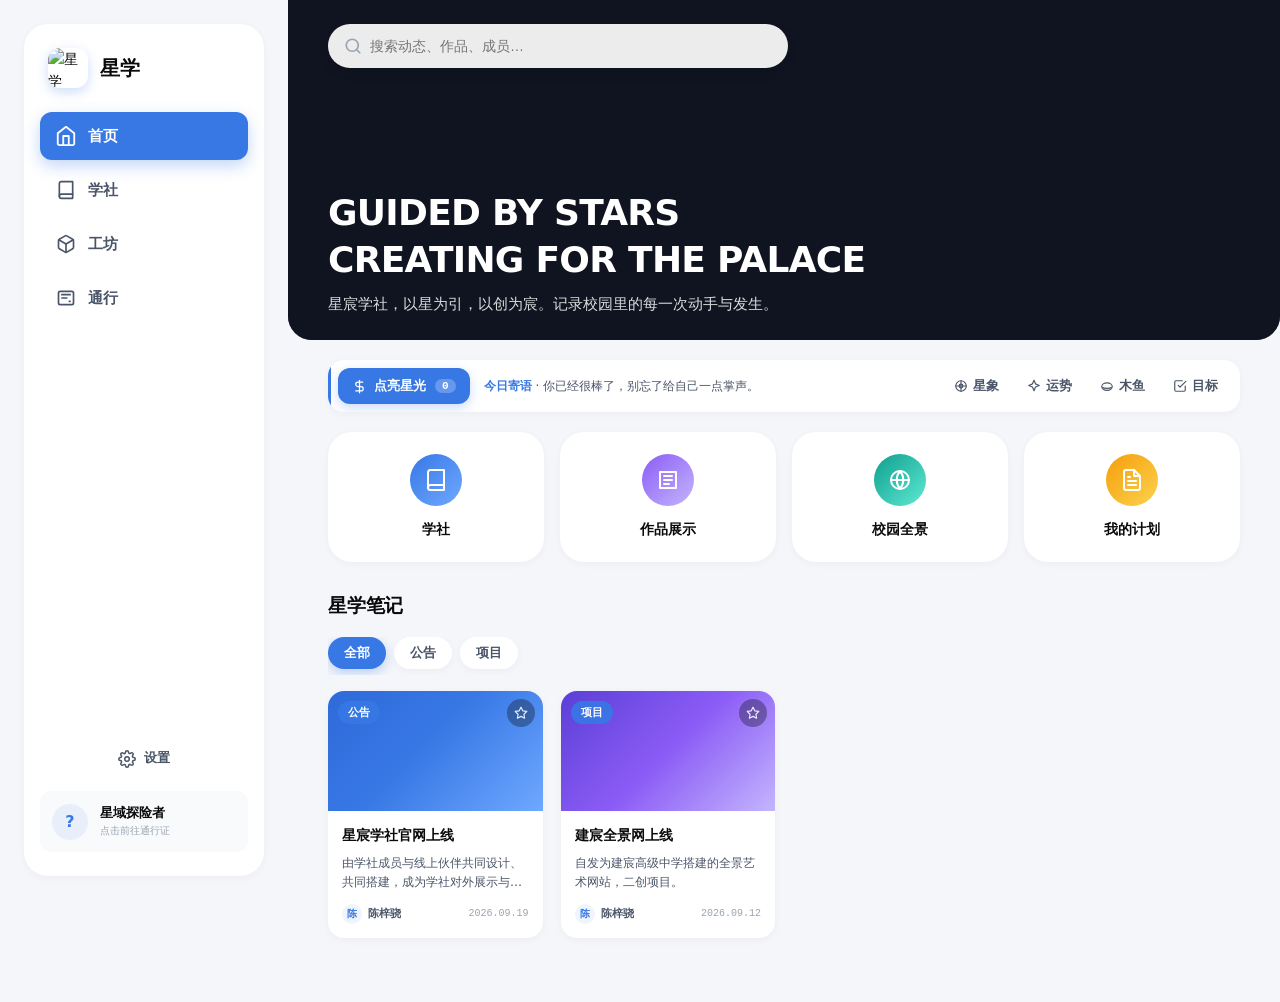
==== commit 8567165c: "Add files via upload" ====
--- a/app/index.html
+++ b/app/index.html
@@ -1,2951 +1,3566 @@
-<!DOCTYPE html>
-<html lang="zh-CN">
-<head>
-<meta charset="UTF-8">
-<meta name="viewport" content="width=device-width,initial-scale=1,maximum-scale=1,user-scalable=no,viewport-fit=cover">
-<title>星学</title>
-<link rel="icon" href="https://user-assets.sxlcdn.com/images/1138507/Fqb_cF510M1MBwwP84PjJvXp13HB.jpg?imageMogr2/strip/auto-orient/thumbnail/1200x9000%3E/quality/90!/interlace/1/format/jpeg" type="image/jpeg">
-<style>
-/* ============================================================
-   全局变量与基础
-   ============================================================ */
-:root{
-  --bg-page:#F4F6FA;--bg-card:#FFFFFF;--bg-soft:#F8FAFC;
-  --text-main:#0A0A0A;--text-sub:#4A5568;--muted:#9AA4B2;--text-muted:#9AA4B2;
-  --blue:#3778e5;--blue-light:#5B9EFF;--blue-deep:#2a5fc4;--blue-soft:rgba(55,120,229,.08);
-  --border:rgba(0,0,0,.06);--border-soft:rgba(0,0,0,.03);--dark:#0F1420;
-  --radius-sm:8px;--radius-md:12px;--radius-lg:16px;--radius-xl:24px;--radius-pill:999px;
-  --shadow-sm:0 2px 8px rgba(0,0,0,.04);--shadow-md:0 8px 24px rgba(55,120,229,.12);--shadow-lg:0 16px 40px rgba(0,0,0,.08);
-  --ease:cubic-bezier(.22,.8,.22,1);--ease-silk:cubic-bezier(.16,1,.3,1);--ease-bounce:cubic-bezier(.34,1.56,.64,1);
-  --sans:"HarmonyOS Sans SC","PingFang SC","Source Han Sans SC","Microsoft YaHei",system-ui,-apple-system,sans-serif;
-  --mono:"JetBrains Mono","SF Mono",Consolas,monospace;
-}
-[data-theme="dark"]{
-  --bg-page:#0A0E17;--bg-card:#141A27;--bg-soft:#1A2235;
-  --text-main:#F4F6FA;--text-sub:#A0AABF;--muted:#5C6B85;--text-muted:#5C6B85;
-  --blue-soft:rgba(55,120,229,.15);--border:rgba(255,255,255,.08);--border-soft:rgba(255,255,255,.04);
-  --shadow-sm:0 2px 8px rgba(0,0,0,.2);--shadow-md:0 8px 24px rgba(0,0,0,.4);--shadow-lg:0 16px 40px rgba(0,0,0,.5);
-}
-*,*::before,*::after{box-sizing:border-box;margin:0;padding:0;}
-html,body{height:100%;}
-body{
-  background:var(--bg-page);color:var(--text-main);font-family:var(--sans);font-size:14px;line-height:1.6;
-  -webkit-font-smoothing:antialiased;overflow-x:hidden;transition:background .3s,color .3s;
-  user-select:none;-webkit-user-select:none;cursor:grab;
-}
-body.dragging{cursor:grabbing;}
-input,textarea,select,[contenteditable="true"]{user-select:text;-webkit-user-select:text;cursor:text;}
-a{color:inherit;text-decoration:none;}
-img{max-width:100%;display:block;}
-button{font-family:inherit;border:0;background:none;color:inherit;cursor:pointer;}
-ul{list-style:none;}
-::selection{background:var(--blue);color:#fff;}
-::-webkit-scrollbar{width:6px;height:6px;}
-::-webkit-scrollbar-thumb{background:rgba(150,150,150,.2);border-radius:4px;}
-::-webkit-scrollbar-track{background:transparent;}
-
-/* ============================================================
-   布局与导航
-   ============================================================ */
-.app-layout{display:flex;max-width:1440px;margin:0 auto;min-height:100vh;}
-.side-nav{
-  position:fixed;top:24px;bottom:24px;left:calc((100vw - 1440px)/2 + 24px);width:240px;
-  background:var(--bg-card);border-radius:var(--radius-xl);box-shadow:var(--shadow-sm);
-  display:flex;flex-direction:column;padding:24px 16px;z-index:1000;transition:background .3s;
-}
-@media (max-width:1488px){.side-nav{left:24px;}}
-.brand{display:flex;align-items:center;gap:12px;padding:0 8px 24px;}
-.brand-img{width:40px;height:40px;border-radius:12px;object-fit:cover;box-shadow:0 4px 12px rgba(55,120,229,.25);}
-.brand-name{font-size:20px;font-weight:800;letter-spacing:-.02em;}
-.nav-menu{display:flex;flex-direction:column;gap:6px;flex:1;}
-.nav-item{display:flex;align-items:center;gap:12px;padding:12px 16px;border-radius:var(--radius-md);color:var(--text-sub);font-size:15px;font-weight:600;cursor:pointer;transition:all .2s;}
-.nav-item svg{width:20px;height:20px;transition:transform .2s;}
-.nav-item:hover{background:var(--blue-soft);color:var(--blue);}
-.nav-item.active{background:var(--blue);color:#fff;box-shadow:0 6px 16px rgba(55,120,229,.3);}
-.nav-item.active svg{transform:scale(1.1);}
-.side-bottom{margin-top:auto;display:flex;flex-direction:column;gap:12px;}
-.side-settings{display:flex;align-items:center;justify-content:center;gap:8px;padding:10px;border-radius:var(--radius-md);color:var(--text-sub);font-size:13px;font-weight:600;cursor:pointer;transition:background .2s;}
-.side-settings:hover{background:var(--bg-soft);color:var(--text-main);}
-.side-user{display:flex;align-items:center;gap:12px;padding:12px;border-radius:var(--radius-md);background:var(--bg-soft);cursor:pointer;transition:background .2s;}
-.side-user:hover{background:var(--blue-soft);}
-.user-avatar{flex:none;width:36px;height:36px;border-radius:50%;background:var(--blue-soft);color:var(--blue);display:grid;place-items:center;font-weight:800;font-size:16px;overflow:hidden;}
-.user-avatar img{width:100%;height:100%;object-fit:cover;}
-.user-info{min-width:0;}
-.user-name{font-size:13px;font-weight:700;color:var(--text-main);overflow:hidden;text-overflow:ellipsis;white-space:nowrap;}
-.user-sub{font-size:10px;color:var(--muted);font-family:var(--mono);text-transform:uppercase;}
-.main-content{flex:1;margin-left:288px;padding-bottom:40px;min-width:0;}
-@media (max-width:1488px){.main-content{margin-left:288px;}}
-.page{display:none;animation:pageIn .4s var(--ease-silk);}
-.page.active{display:block;}
-@keyframes pageIn{from{opacity:0;transform:translateY(8px);}to{opacity:1;transform:none;}}
-
-/* ============================================================
-   首页 Hero
-   ============================================================ */
-.home-hero{position:relative;height:340px;border-radius:0 0 var(--radius-xl) var(--radius-xl);padding:24px 40px;display:flex;flex-direction:column;overflow:hidden;background:var(--dark);}
-.hero-bg{position:absolute;inset:0;background-size:cover;background-position:center;opacity:0;transition:opacity 1.4s var(--ease-silk);}
-.hero-bg.active{opacity:1;}
-.hero-mask{position:absolute;inset:0;background:linear-gradient(180deg,rgba(15,20,32,.45) 0%,rgba(15,20,32,.65) 50%,rgba(15,20,32,.9) 100%);z-index:1;pointer-events:none;}
-.hero-top{position:relative;z-index:2;display:flex;align-items:center;gap:16px;}
-.search-box{flex:1;max-width:460px;height:44px;background:rgba(255,255,255,.92);backdrop-filter:blur(10px);border-radius:var(--radius-pill);display:flex;align-items:center;gap:8px;padding:0 16px;box-shadow:0 4px 12px rgba(0,0,0,.1);transition:all .2s;position:relative;}
-.search-box:focus-within{background:#fff;}
-.search-box svg{width:18px;height:18px;color:var(--muted);flex:none;}
-.search-box input{flex:1;min-width:0;border:0;outline:0;background:transparent;font-size:14px;color:#0A0A0A;}
-.hero-content{position:relative;z-index:2;margin-top:auto;color:#fff;}
-.hero-title{font-size:clamp(24px,3vw,36px);font-weight:800;letter-spacing:-.02em;margin-bottom:8px;line-height:1.3;}
-.hero-desc{font-size:15px;color:rgba(255,255,255,.85);max-width:680px;}
-.home-body{padding:20px 40px 24px;}
-
-/* ============================================================
-   紧凑快捷条
-   ============================================================ */
-.quick-bar{display:flex;align-items:center;gap:10px;background:var(--bg-card);border-radius:var(--radius-lg);padding:8px 10px;box-shadow:var(--shadow-sm);margin-bottom:20px;position:relative;overflow:hidden;}
-.quick-bar::before{content:"";position:absolute;left:0;top:0;bottom:0;width:3px;background:var(--blue);}
-.qb-checkin{display:flex;align-items:center;gap:7px;padding:9px 14px;border-radius:var(--radius-md);background:var(--blue);color:#fff;font-size:13px;font-weight:700;flex:none;transition:all .25s var(--ease);box-shadow:0 4px 12px rgba(55,120,229,.25);}
-.qb-checkin:hover{background:var(--blue-deep);transform:translateY(-1px);}
-.qb-checkin svg{width:15px;height:15px;flex:none;}
-.qb-checkin em{font-style:normal;font-family:var(--mono);font-size:11px;background:rgba(255,255,255,.24);padding:1px 7px;border-radius:99px;margin-left:2px;}
-.qb-checkin.done{background:var(--bg-soft);color:var(--muted);box-shadow:none;cursor:default;transform:none;}
-.qb-quote{flex:1;min-width:0;font-size:12px;color:var(--text-sub);line-height:1.4;white-space:nowrap;overflow:hidden;text-overflow:ellipsis;padding:0 4px;}
-.qb-quote b{color:var(--blue);font-weight:700;}
-.qb-tools{display:flex;gap:4px;flex:none;}
-.qb-tool{display:flex;align-items:center;gap:5px;padding:8px 12px;border-radius:var(--radius-md);font-size:12.5px;font-weight:600;color:var(--text-sub);transition:all .2s;}
-.qb-tool:hover{background:var(--blue-soft);color:var(--blue);transform:translateY(-1px);}
-.qb-tool svg{width:14px;height:14px;flex:none;}
-
-/* ============================================================
-   入口
-   ============================================================ */
-.entries{display:grid;grid-template-columns:repeat(3,1fr);gap:16px;margin-bottom:28px;}
-.entry{display:flex;flex-direction:column;align-items:center;justify-content:center;gap:12px;padding:22px 16px;background:var(--bg-card);border-radius:var(--radius-xl);box-shadow:var(--shadow-sm);cursor:pointer;transition:all .25s;}
-.entry:hover{transform:translateY(-4px);box-shadow:var(--shadow-md);}
-.entry-icon{width:52px;height:52px;border-radius:50%;display:grid;place-items:center;color:#fff;transition:transform .25s;}
-.entry:hover .entry-icon{transform:scale(1.08);}
-.entry-icon svg{width:24px;height:24px;}
-.entry-icon.blue{background:linear-gradient(135deg,#3778e5,#6FA8FF);}
-.entry-icon.purple{background:linear-gradient(135deg,#8B5CF6,#C4B5FD);}
-.entry-icon.teal{background:linear-gradient(135deg,#0f9e8e,#5EEAD4);}
-.entry span{font-size:14px;font-weight:700;color:var(--text-main);}
-
-.section-head{display:flex;align-items:center;justify-content:space-between;margin-bottom:16px;}
-.section-head h3{font-size:19px;font-weight:800;letter-spacing:-.01em;}
-
-.chips{display:flex;gap:8px;overflow-x:auto;padding-bottom:6px;margin-bottom:16px;scrollbar-width:none;}
-.chips::-webkit-scrollbar{display:none;}
-.chip{flex:none;padding:7px 16px;border-radius:var(--radius-pill);background:var(--bg-card);color:var(--text-sub);font-size:13px;font-weight:600;box-shadow:var(--shadow-sm);cursor:pointer;transition:all .2s;}
-.chip:hover{color:var(--blue);}
-.chip.active{background:var(--blue);color:#fff;box-shadow:0 4px 12px rgba(55,120,229,.3);}
-
-/* ============================================================
-   动态 / 作品网格
-   ============================================================ */
-.feed-grid{display:grid;grid-template-columns:repeat(4,minmax(0,1fr));gap:18px;}
-@media (max-width:1240px){.feed-grid{grid-template-columns:repeat(3,minmax(0,1fr));}}
-@media (max-width:900px){.feed-grid{grid-template-columns:repeat(2,minmax(0,1fr));gap:12px;}}
-@media (max-width:420px){.feed-grid{grid-template-columns:repeat(2,minmax(0,1fr));gap:10px;}}
-
-.feed-card{position:relative;background:var(--bg-card);border-radius:var(--radius-lg);overflow:hidden;cursor:pointer;box-shadow:var(--shadow-sm);transition:all .25s;display:flex;flex-direction:column;min-width:0;}
-.feed-card:hover{transform:translateY(-4px);box-shadow:var(--shadow-md);}
-.feed-cover{position:relative;aspect-ratio:16/9;overflow:hidden;background:linear-gradient(135deg,#2f6ad9,#3778e5 45%,#6FA8FF);}
-.feed-cover img{width:100%;height:100%;object-fit:cover;transition:transform .5s cubic-bezier(.16,1,.3,1);}
-.feed-card:hover .feed-cover img{transform:scale(1.05);}
-.feed-cat{position:absolute;top:10px;left:10px;z-index:2;padding:3px 10px;border-radius:var(--radius-pill);background:rgba(55,120,229,.9);backdrop-filter:blur(8px);color:#fff;font-size:10.5px;font-weight:700;}
-.feed-body{padding:14px;flex:1;display:flex;flex-direction:column;}
-.feed-title{font-size:14px;font-weight:700;line-height:1.45;color:var(--text-main);display:-webkit-box;-webkit-line-clamp:2;-webkit-box-orient:vertical;overflow:hidden;margin-bottom:8px;transition:color .2s;}
-.feed-card:hover .feed-title{color:var(--blue);}
-.feed-desc{font-size:12px;line-height:1.6;color:var(--text-sub);display:-webkit-box;-webkit-line-clamp:2;-webkit-box-orient:vertical;overflow:hidden;margin-bottom:12px;flex:1;}
-.feed-meta{display:flex;align-items:center;justify-content:space-between;gap:8px;font-size:11px;color:var(--text-muted);}
-.feed-author{display:flex;align-items:center;gap:6px;min-width:0;cursor:pointer;}
-.feed-avatar{flex:none;width:20px;height:20px;border-radius:50%;background:var(--blue-soft);color:var(--blue);display:grid;place-items:center;font-size:10px;font-weight:700;overflow:hidden;}
-.feed-avatar img{width:100%;height:100%;object-fit:cover;}
-.feed-author-name{overflow:hidden;text-overflow:ellipsis;white-space:nowrap;font-weight:600;color:var(--text-sub);transition:color .2s;}
-.feed-author:hover .feed-author-name{color:var(--blue);}
-.feed-date{font-family:var(--mono);font-size:10px;flex:none;}
-
-.fav-btn{position:absolute;top:8px;right:8px;z-index:5;width:28px;height:28px;border-radius:50%;background:rgba(15,20,32,.42);backdrop-filter:blur(6px);color:#fff;display:grid;place-items:center;transition:all .25s var(--ease-bounce);opacity:.85;}
-.fav-btn:hover{background:rgba(15,20,32,.7);transform:scale(1.1);}
-.fav-btn svg{width:14px;height:14px;transition:transform .3s var(--ease-bounce);}
-.fav-btn.on{background:rgba(245,158,11,.92);color:#fff;}
-.fav-btn.on svg{transform:scale(1.08);}
-.fav-btn.pop{animation:favPop .45s var(--ease-bounce);}
-@keyframes favPop{0%{transform:scale(1);}45%{transform:scale(1.35);}100%{transform:scale(1);}}
-
-@media (max-width:900px){
-  .feed-body{padding:11px;}
-  .feed-title{font-size:12.5px;margin-bottom:6px;}
-  .feed-desc{font-size:10.5px;margin-bottom:9px;-webkit-line-clamp:2;}
-  .feed-cat{font-size:9.5px;padding:2px 8px;top:8px;left:8px;}
-  .feed-author-name{font-size:10px;}
-  .feed-date{font-size:9px;}
-  .feed-avatar{width:17px;height:17px;font-size:9px;}
-  .fav-btn{width:24px;height:24px;top:6px;right:6px;}
-  .fav-btn svg{width:12px;height:12px;}
-}
-
-/* ============================================================
-   学社页
-   ============================================================ */
-#page-club{position:relative;padding-bottom:40px;}
-.club-hero{position:relative;height:250px;border-radius:0 0 var(--radius-xl) var(--radius-xl);overflow:hidden;background:var(--dark);display:flex;align-items:flex-end;}
-.club-bg{position:absolute;inset:0;overflow:hidden;pointer-events:none;}
-.club-bg-layer{position:absolute;inset:0;background-size:cover;background-position:center;opacity:0;transition:opacity 1.8s var(--ease-silk);}
-.club-bg-layer.active{opacity:.42;}
-.club-bg-mask{position:absolute;inset:0;background:linear-gradient(180deg,rgba(15,20,32,.35) 0%,rgba(15,20,32,.7) 55%,rgba(15,20,32,.96) 100%);z-index:1;pointer-events:none;}
-.club-fx{position:absolute;inset:0;z-index:2;overflow:hidden;pointer-events:none;}
-.club-star{position:absolute;border-radius:50%;background:#fff;box-shadow:0 0 10px rgba(91,158,255,.9);opacity:0;animation:clubStarFloat linear infinite;}
-@keyframes clubStarFloat{0%{opacity:0;transform:translateY(24px) scale(.4);}18%{opacity:.95;}75%{opacity:.7;}100%{opacity:0;transform:translateY(-150px) scale(1.15);}}
-.club-hero-inner{position:relative;z-index:3;width:100%;padding:0 40px 28px;color:#fff;}
-.club-hero-badge{display:inline-block;font-family:var(--mono);font-size:10px;letter-spacing:.28em;color:var(--blue-light);border:1px solid rgba(91,158,255,.4);padding:4px 12px;border-radius:99px;margin-bottom:12px;background:rgba(55,120,229,.15);backdrop-filter:blur(6px);}
-.club-hero-inner h1{font-size:clamp(26px,3.6vw,40px);font-weight:800;letter-spacing:-.02em;line-height:1.15;margin-bottom:8px;}
-.club-hero-inner p{font-size:14px;color:rgba(255,255,255,.78);max-width:640px;}
-.club-stats{display:flex;gap:28px;margin-top:18px;}
-.club-stats .cs{display:flex;flex-direction:column;gap:2px;}
-.club-stats .cs b{font-family:var(--mono);font-size:24px;font-weight:800;color:#fff;line-height:1;}
-.club-stats .cs span{font-size:11px;color:rgba(255,255,255,.6);letter-spacing:.1em;}
-
-.club-body{padding:20px 40px 0;}
-.club-tabs{position:sticky;top:12px;z-index:60;display:flex;gap:6px;margin-bottom:22px;background:var(--bg-card);padding:6px;border-radius:var(--radius-pill);width:max-content;max-width:100%;box-shadow:var(--shadow-md);overflow-x:auto;scrollbar-width:none;}
-.club-tabs::-webkit-scrollbar{display:none;}
-.club-tab{padding:9px 20px;border-radius:var(--radius-pill);font-size:14px;font-weight:700;color:var(--text-sub);transition:all .2s;white-space:nowrap;flex:none;}
-.club-tab:hover{color:var(--blue);}
-.club-tab.active{background:var(--blue);color:#fff;box-shadow:0 4px 12px rgba(55,120,229,.3);}
-.sub-panel{display:none;}
-.sub-panel.active{display:block;animation:pageIn .3s cubic-bezier(.16,1,.3,1);}
-
-.works-grid{display:grid;grid-template-columns:repeat(4,minmax(0,1fr));gap:18px;}
-@media (max-width:1240px){.works-grid{grid-template-columns:repeat(3,minmax(0,1fr));}}
-@media (max-width:900px){.works-grid{grid-template-columns:repeat(2,minmax(0,1fr));gap:12px;}}
-
-.work-card{position:relative;background:var(--bg-card);border-radius:var(--radius-lg);overflow:hidden;cursor:pointer;box-shadow:var(--shadow-sm);transition:all .25s;min-width:0;}
-.work-card:hover{transform:translateY(-4px);box-shadow:var(--shadow-md);}
-.work-cover{position:relative;aspect-ratio:16/10;overflow:hidden;background:linear-gradient(135deg,#2f6ad9,#3778e5 45%,#6FA8FF);}
-.work-cover img,.work-cover video{width:100%;height:100%;object-fit:cover;transition:transform .5s;display:block;}
-.work-card:hover .work-cover img,.work-card:hover .work-cover video{transform:scale(1.05);}
-.work-cover .play-hint{position:absolute;inset:0;display:grid;place-items:center;background:rgba(15,20,32,.28);color:#fff;pointer-events:none;}
-.work-cover .play-hint svg{width:38px;height:38px;filter:drop-shadow(0 4px 12px rgba(0,0,0,.4));}
-.work-badge{position:absolute;top:10px;left:10px;z-index:2;padding:3px 10px;border-radius:var(--radius-pill);background:rgba(55,120,229,.9);backdrop-filter:blur(8px);color:#fff;font-size:10.5px;font-weight:700;}
-.work-body{padding:13px 14px;}
-.work-title{font-size:13.5px;font-weight:700;line-height:1.4;color:var(--text-main);display:-webkit-box;-webkit-line-clamp:2;-webkit-box-orient:vertical;overflow:hidden;margin-bottom:6px;transition:color .2s;}
-.work-card:hover .work-title{color:var(--blue);}
-.work-meta{font-size:11px;color:var(--text-muted);font-family:var(--mono);}
-@media (max-width:900px){
-  .work-body{padding:10px;}
-  .work-title{font-size:12px;}
-  .work-meta{font-size:9.5px;}
-  .work-badge{font-size:9px;padding:2px 8px;top:8px;left:8px;}
-}
-
-.about-card{background:var(--bg-card);border-radius:var(--radius-xl);padding:28px;box-shadow:var(--shadow-sm);max-width:820px;}
-.about-text p{font-size:14.5px;line-height:1.85;color:var(--text-sub);margin-bottom:14px;}
-.about-text strong{color:var(--blue);font-weight:600;}
-.timeline{position:relative;padding-left:30px;margin-top:26px;}
-.timeline::before{content:"";position:absolute;left:6px;top:6px;bottom:6px;width:2px;background:linear-gradient(to bottom,var(--blue),transparent);}
-.tl-item{position:relative;padding-bottom:24px;}
-.tl-item:last-child{padding-bottom:0;}
-.tl-item::before{content:"";position:absolute;left:-30px;top:6px;width:13px;height:13px;border-radius:50%;border:2px solid var(--blue);background:var(--bg-page);}
-.tl-year{font-family:var(--mono);font-size:12px;letter-spacing:.1em;color:var(--blue);margin-bottom:5px;font-weight:700;}
-.tl-title{font-size:15px;font-weight:700;margin-bottom:5px;color:var(--text-main);}
-.tl-desc{font-size:13px;color:var(--text-sub);line-height:1.6;}
-
-.join-card{background:var(--bg-card);border-radius:var(--radius-xl);padding:36px 28px;box-shadow:var(--shadow-sm);text-align:center;max-width:820px;}
-.join-card h2{font-size:22px;font-weight:800;margin-bottom:12px;}
-.join-card p{font-size:14px;color:var(--text-sub);line-height:1.8;margin-bottom:26px;}
-.join-actions{display:flex;gap:16px;justify-content:center;flex-wrap:wrap;}
-.btn-join{padding:13px 32px;border-radius:var(--radius-pill);background:var(--blue);color:#fff;font-size:15px;font-weight:700;transition:background .2s,transform .2s;box-shadow:0 8px 24px rgba(55,120,229,.3);}
-.btn-join:hover{background:var(--blue-deep);transform:translateY(-2px);}
-
-/* ============================================================
-   工坊与全景
-   ============================================================ */
-.page-padding{padding:28px 40px 40px;}
-.page-header{margin-bottom:20px;}
-.page-header h1{font-size:26px;font-weight:800;letter-spacing:-.02em;margin-bottom:6px;}
-.page-header p{font-size:14px;color:var(--text-sub);}
-.tool-grid{display:grid;grid-template-columns:repeat(auto-fill,minmax(300px,1fr));gap:18px;}
-.tool-card{display:flex;align-items:center;gap:16px;padding:18px;background:var(--bg-card);border-radius:var(--radius-xl);cursor:pointer;box-shadow:var(--shadow-sm);transition:all .25s;position:relative;overflow:hidden;}
-.tool-card:hover{transform:translateY(-4px);box-shadow:var(--shadow-md);}
-.tool-icon{flex:none;width:54px;height:54px;border-radius:var(--radius-lg);background:var(--blue-soft);color:var(--blue);display:grid;place-items:center;}
-.tool-icon svg{width:26px;height:26px;}
-.tool-info{flex:1;min-width:0;}
-.tool-name{font-size:15px;font-weight:700;color:var(--text-main);margin-bottom:5px;}
-.tool-desc{font-size:12.5px;color:var(--text-sub);overflow:hidden;text-overflow:ellipsis;white-space:nowrap;}
-.tool-status{flex:none;padding:5px 12px;border-radius:var(--radius-pill);font-size:11.5px;font-weight:700;}
-.tool-status.public{background:rgba(16,185,129,.1);color:#059669;}
-.tool-status.test{background:rgba(245,158,11,.12);color:#D97706;}
-.tool-status.locked{background:var(--bg-soft);color:var(--text-muted);}
-.tool-status.dev{background:rgba(139,92,246,.12);color:#7c3aed;}
-.tool-card.academy{border:1px dashed rgba(139,92,246,.4);background:linear-gradient(140deg,var(--bg-card) 0%,rgba(139,92,246,.05) 100%);}
-.tool-card.academy::after{content:"";position:absolute;inset:0;pointer-events:none;background:linear-gradient(115deg,transparent 32%,rgba(139,92,246,.14) 48%,transparent 64%);transform:translateX(-110%);animation:academyShine 4s ease-in-out infinite;}
-@keyframes academyShine{0%{transform:translateX(-110%);}55%,100%{transform:translateX(110%);}}
-.tool-card.academy .tool-icon{background:rgba(139,92,246,.12);color:#8B5CF6;}
-
-#page-pano{padding:0 !important;}
-#page-pano.active{display:block;}
-.pano-shell{height:calc(100vh - 40px);display:flex;flex-direction:column;overflow:hidden;background:var(--bg-page);}
-.pano-top{flex:none;display:flex;align-items:center;gap:12px;padding:14px 18px;background:var(--bg-card);border-bottom:1px solid var(--border);}
-.pano-back{width:36px;height:36px;flex:none;border-radius:var(--radius-md);background:var(--bg-page);color:var(--text-sub);display:grid;place-items:center;cursor:pointer;transition:all .2s;}
-.pano-back:hover{background:var(--blue-soft);color:var(--blue);}
-.pano-back svg{width:18px;height:18px;}
-.pano-titles{flex:1;min-width:0;}
-.pano-t{font-size:15px;font-weight:800;color:var(--text-main);overflow:hidden;text-overflow:ellipsis;white-space:nowrap;}
-.pano-s{font-size:11.5px;color:var(--text-muted);margin-top:2px;}
-.pano-open{flex:none;padding:7px 14px;border-radius:var(--radius-pill);background:var(--blue);color:#fff;font-size:12.5px;font-weight:700;transition:background .2s;}
-.pano-open:hover{background:var(--blue-deep);}
-.pano-frame-wrap{flex:1;position:relative;background:#0a0e18;min-height:0;}
-.pano-frame{width:100%;height:100%;border:0;display:block;background:#0a0e18;}
-.pano-loading{position:absolute;inset:0;display:flex;flex-direction:column;align-items:center;justify-content:center;gap:14px;background:var(--bg-page);color:var(--text-muted);font-size:13px;transition:opacity .35s;pointer-events:none;}
-.pano-spin{width:30px;height:30px;border:3px solid var(--blue-soft);border-top-color:var(--blue);border-radius:50%;animation:panoSpin .8s linear infinite;}
-@keyframes panoSpin{to{transform:rotate(360deg);}}
-
-/* ============================================================
-   星学通行证
-   ============================================================ */
-#page-me{overflow-x:hidden;}
-.me-layout{display:grid;grid-template-columns:320px minmax(0,1fr);gap:22px;align-items:start;min-width:0;}
-.me-sidebar{background:linear-gradient(140deg,#5a94f5 0%,#3778E5 50%,#2a5fc4 100%);border-radius:var(--radius-xl);padding:34px 22px;text-align:center;position:relative;overflow:hidden;box-shadow:0 16px 40px rgba(55,120,229,.28);transition:background .3s;min-width:0;}
-.me-sidebar-bg{position:absolute;inset:0;background-size:cover;background-position:center;opacity:.2;pointer-events:none;transition:opacity .3s;}
-.me-sidebar::after{content:"";position:absolute;width:200px;height:200px;top:-100px;right:-60px;border-radius:50%;background:radial-gradient(circle,rgba(255,255,255,.2),transparent 65%);pointer-events:none;}
-.me-avatar-wrap{position:relative;width:96px;height:96px;margin:0 auto 18px;z-index:2;cursor:pointer;transition:transform .5s var(--ease-bounce);}
-.me-avatar-wrap:hover{transform:scale(1.05);}
-.me-avatar{width:100%;height:100%;border-radius:50%;background:rgba(255,255,255,.2);color:#fff;display:grid;place-items:center;font-size:38px;font-weight:800;overflow:hidden;border:4px solid rgba(255,255,255,.8);}
-.me-avatar img{width:100%;height:100%;object-fit:cover;}
-.me-name{font-size:22px;font-weight:800;margin-bottom:6px;color:#fff;position:relative;z-index:2;display:flex;align-items:center;justify-content:center;gap:8px;flex-wrap:wrap;word-break:break-word;}
-.me-role{font-size:12.5px;color:rgba(255,255,255,.85);margin-bottom:12px;position:relative;z-index:2;}
-.me-groups{display:flex;flex-wrap:wrap;gap:5px;justify-content:center;margin-bottom:12px;position:relative;z-index:2;}
-.me-group-tag{font-size:10px;font-weight:600;padding:4px 9px;background:rgba(255,255,255,.18);color:#fff;border:1px solid rgba(255,255,255,.4);font-family:var(--mono);letter-spacing:.05em;border-radius:var(--radius-sm);backdrop-filter:blur(4px);}
-.me-id-badge{font-family:var(--mono);font-size:10.5px;padding:4px 10px;background:rgba(0,0,0,.22);border:1px solid rgba(255,255,255,.18);color:#fff;border-radius:var(--radius-sm);position:relative;z-index:2;word-break:break-all;}
-.me-main{display:flex;flex-direction:column;gap:20px;min-width:0;overflow:hidden;}
-.passport-card{background:var(--bg-card);border-radius:var(--radius-xl);box-shadow:var(--shadow-sm);padding:24px;position:relative;overflow:hidden;min-width:0;}
-.passport-card::before{content:"";position:absolute;inset:0;background-size:cover;background-position:center;opacity:.05;pointer-events:none;z-index:0;}
-.passport-content{position:relative;z-index:1;min-width:0;}
-.passport-title{font-size:15px;font-weight:800;margin-bottom:16px;padding-bottom:14px;border-bottom:1px solid var(--border);display:flex;justify-content:space-between;align-items:center;gap:10px;}
-.btn-edit{font-size:12.5px;color:var(--blue);font-weight:600;cursor:pointer;transition:color .2s;flex:none;}
-.btn-edit:hover{color:var(--blue-deep);}
-.passport-row{display:flex;align-items:center;justify-content:space-between;gap:12px;padding:13px 0;border-bottom:1px solid var(--border-soft);min-width:0;}
-.passport-row:last-child{border-bottom:0;}
-.passport-k{font-size:14px;color:var(--text-sub);flex:none;}
-.passport-v{font-size:14px;font-weight:600;color:var(--text-main);text-align:right;word-break:break-word;min-width:0;}
-.passport-v.num{font-family:var(--mono);font-size:22px;color:var(--blue);font-weight:800;}
-.id-parts{display:flex;flex-wrap:wrap;gap:8px 14px;font-size:12.5px;color:var(--text-sub);margin-top:10px;}
-.id-parts span{display:flex;gap:6px;align-items:baseline;}
-.id-key{font-family:var(--mono);font-size:10px;letter-spacing:.14em;text-transform:uppercase;color:var(--muted);}
-.id-raw{font-size:11px;color:var(--muted);margin-top:12px;padding-top:12px;border-top:1px dashed var(--border);font-family:var(--mono);word-break:break-all;}
-
-.honor-section,.work-section{background:var(--bg-soft);border-radius:var(--radius-lg);padding:18px 20px;border:1px solid var(--border-soft);margin-bottom:16px;position:relative;min-width:0;overflow:hidden;}
-.honor-section:last-child,.work-section:last-child{margin-bottom:0;}
-.honor-title{display:flex;align-items:center;gap:9px;font-size:11.5px;font-weight:700;color:var(--text-main);letter-spacing:.14em;padding-bottom:11px;border-bottom:1px solid var(--border);margin-bottom:12px;font-family:var(--mono);text-transform:uppercase;}
-.honor-title::before{content:"";width:3px;height:13px;background:var(--blue);flex:none;}
-.honor-list{display:flex;flex-wrap:wrap;gap:7px;}
-.honor-tag{display:inline-block;padding:5px 12px;font-size:11.5px;font-weight:600;color:#fff;font-family:var(--mono);border-radius:var(--radius-sm);transition:transform .2s;}
-.honor-tag:hover{transform:translateY(-2px);}
-.honor-empty{font-size:12.5px;color:var(--muted);padding:6px 0;font-style:italic;}
-
-.work-scroll-wrap{position:relative;display:flex;align-items:center;gap:8px;min-width:0;}
-.work-scroll{flex:1;min-width:0;overflow-x:auto;overflow-y:hidden;padding-bottom:6px;scroll-behavior:smooth;scrollbar-width:none;}
-.work-scroll::-webkit-scrollbar{display:none;}
-.work-grid{display:flex;flex-wrap:nowrap;gap:12px;width:max-content;}
-.work-mini-card{flex:0 0 160px;background:var(--bg-card);border:1px solid var(--border);border-radius:var(--radius-md);padding:9px;cursor:pointer;transition:all .3s;}
-.work-mini-card:hover{transform:translateY(-3px);border-color:var(--blue);box-shadow:0 8px 20px rgba(55,120,229,.15);}
-.work-mini-cover{width:100%;aspect-ratio:16/9;border-radius:7px;background:linear-gradient(135deg,rgba(55,120,229,.2),rgba(55,120,229,.05));margin-bottom:8px;overflow:hidden;position:relative;}
-.work-mini-cover img,.work-mini-cover video{width:100%;height:100%;object-fit:cover;}
-.work-mini-title{font-size:12px;font-weight:700;line-height:1.4;display:-webkit-box;-webkit-line-clamp:2;-webkit-box-orient:vertical;overflow:hidden;margin-bottom:5px;}
-.work-mini-meta{font-family:var(--mono);font-size:9.5px;color:var(--muted);}
-.work-scroll-arrow{flex:none;width:30px;height:30px;border-radius:50%;background:var(--bg-card);border:1px solid var(--border);display:flex;align-items:center;justify-content:center;cursor:pointer;transition:all .2s;color:var(--text-sub);box-shadow:var(--shadow-sm);}
-.work-scroll-arrow:hover:not(:disabled){background:var(--blue);color:#fff;border-color:var(--blue);}
-.work-scroll-arrow:disabled{opacity:.3;cursor:not-allowed;}
-
-.me-menu{background:var(--bg-card);border-radius:var(--radius-xl);box-shadow:var(--shadow-sm);overflow:hidden;}
-.menu-item{display:flex;align-items:center;gap:16px;padding:17px 22px;border-bottom:1px solid var(--border-soft);cursor:pointer;transition:background .2s;}
-.menu-item:last-child{border-bottom:0;}
-.menu-item:hover{background:var(--blue-soft);}
-.menu-icon{width:40px;height:40px;border-radius:var(--radius-md);background:var(--blue-soft);color:var(--blue);display:grid;place-items:center;flex:none;}
-.menu-icon svg{width:20px;height:20px;}
-.menu-title{flex:1;font-size:14.5px;font-weight:600;min-width:0;}
-.menu-arrow{color:var(--text-muted);flex:none;}
-.me-actions{padding-top:8px;}
-.btn-logout{width:100%;padding:16px;border-radius:var(--radius-xl);background:var(--bg-card);color:#e53e3e;font-size:15px;font-weight:700;box-shadow:var(--shadow-sm);transition:background .2s;border:1px solid transparent;}
-.btn-logout:hover{background:rgba(229,62,62,.05);border-color:rgba(229,62,62,.2);}
-
-.coll-card{background:var(--bg-card);border-radius:var(--radius-xl);box-shadow:var(--shadow-sm);padding:22px;min-width:0;overflow:hidden;}
-.coll-head{display:flex;align-items:center;gap:10px;margin-bottom:16px;padding-bottom:14px;border-bottom:1px solid var(--border);flex-wrap:wrap;}
-.coll-head h3{font-size:15px;font-weight:800;letter-spacing:.04em;}
-.coll-local{font-size:10px;font-family:var(--mono);padding:2px 8px;border-radius:99px;background:var(--bg-soft);color:var(--muted);letter-spacing:.06em;}
-.coll-new{margin-left:auto;font-size:12.5px;font-weight:700;color:var(--blue);padding:6px 14px;border-radius:99px;background:var(--blue-soft);transition:all .2s;flex:none;}
-.coll-new:hover{background:var(--blue);color:#fff;}
-.coll-folder{margin-bottom:16px;}
-.coll-folder:last-child{margin-bottom:0;}
-.coll-folder-name{display:flex;align-items:center;gap:8px;font-size:13px;font-weight:700;color:var(--text-main);margin-bottom:10px;}
-.coll-folder-name .cnt{font-family:var(--mono);font-size:11px;color:var(--muted);font-weight:400;}
-.coll-folder-name .del{margin-left:auto;font-size:11px;color:var(--muted);cursor:pointer;padding:2px 8px;border-radius:99px;transition:all .2s;font-weight:400;}
-.coll-folder-name .del:hover{background:rgba(229,62,62,.1);color:#e53e3e;}
-.coll-items{display:flex;gap:10px;overflow-x:auto;padding-bottom:6px;scrollbar-width:none;}
-.coll-items::-webkit-scrollbar{display:none;}
-.coll-item{flex:0 0 140px;background:var(--bg-soft);border:1px solid var(--border-soft);border-radius:var(--radius-md);padding:8px;cursor:pointer;transition:all .25s;position:relative;}
-.coll-item:hover{border-color:var(--blue);transform:translateY(-2px);}
-.coll-item-cover{width:100%;aspect-ratio:16/9;border-radius:6px;overflow:hidden;background:linear-gradient(135deg,rgba(55,120,229,.2),rgba(55,120,229,.05));margin-bottom:7px;}
-.coll-item-cover img{width:100%;height:100%;object-fit:cover;}
-.coll-item-title{font-size:11.5px;font-weight:700;line-height:1.4;display:-webkit-box;-webkit-line-clamp:2;-webkit-box-orient:vertical;overflow:hidden;margin-bottom:4px;}
-.coll-item-meta{font-size:9px;color:var(--muted);font-family:var(--mono);}
-.coll-item .unfav{position:absolute;top:4px;right:4px;width:20px;height:20px;border-radius:50%;background:rgba(15,20,32,.5);color:#fff;display:grid;place-items:center;font-size:10px;line-height:1;opacity:0;transition:opacity .2s;}
-.coll-item:hover .unfav{opacity:1;}
-.coll-empty{text-align:center;padding:26px 16px;color:var(--muted);font-size:12.5px;line-height:1.8;}
-
-/* ============================================================
-   移动端底部导航
-   ============================================================ */
-.mobile-bottom-nav{display:none;position:fixed;bottom:0;left:0;right:0;height:64px;background:var(--bg-card);border-top:1px solid var(--border);padding-bottom:env(safe-area-inset-bottom,0);z-index:1000;box-shadow:0 -2px 10px rgba(0,0,0,.05);}
-[data-theme="dark"] .mobile-bottom-nav{background:#141A27;border-top:1px solid rgba(255,255,255,.08);box-shadow:0 -2px 10px rgba(0,0,0,.3);}
-.m-nav-item{flex:1;display:flex;flex-direction:column;align-items:center;justify-content:center;gap:4px;color:var(--text-muted);cursor:pointer;transition:color .2s;background:transparent;border:0;}
-.m-nav-item svg{width:23px;height:23px;}
-.m-nav-item span{font-size:10.5px;font-weight:600;}
-.m-nav-item.active{color:var(--blue);}
-
-@media (max-width:900px){
-  .side-nav{display:none;}
-  .main-content{margin-left:0;padding-bottom:80px;}
-  .mobile-bottom-nav{display:flex;}
-  .home-hero{height:280px;padding:16px;border-radius:0;}
-  .hero-title{font-size:21px;}
-  .hero-desc{font-size:12.5px;}
-  .search-box{max-width:none;height:40px;}
-  .home-body{padding:14px 14px 20px;}
-  .page-padding{padding:16px 14px 30px;}
-  .quick-bar{flex-wrap:wrap;gap:8px;padding:10px;}
-  .qb-checkin{padding:8px 12px;font-size:12px;}
-  .qb-quote{order:3;flex-basis:100%;font-size:11px;white-space:normal;padding:0;line-height:1.5;}
-  .qb-tools{flex:1;justify-content:flex-end;}
-  .qb-tool{padding:7px 10px;font-size:11.5px;}
-  .qb-tool svg{width:13px;height:13px;}
-  .entries{grid-template-columns:repeat(3,1fr);gap:8px;margin-bottom:22px;}
-  .entry{padding:14px 4px;border-radius:var(--radius-lg);gap:7px;}
-  .entry-icon{width:38px;height:38px;}
-  .entry-icon svg{width:19px;height:19px;}
-  .entry span{font-size:10.5px;}
-  .section-head h3{font-size:17px;}
-  .club-hero{height:210px;border-radius:0;}
-  .club-hero-inner{padding:0 18px 22px;}
-  .club-hero-inner p{font-size:12.5px;}
-  .club-stats{gap:20px;margin-top:14px;}
-  .club-stats .cs b{font-size:20px;}
-  .club-stats .cs span{font-size:10px;}
-  .club-body{padding:14px 14px 0;}
-  .club-tabs{top:8px;width:100%;padding:5px;gap:4px;}
-  .club-tab{flex:1;text-align:center;padding:8px 10px;font-size:12.5px;}
-  .about-card,.join-card{padding:20px;border-radius:var(--radius-lg);}
-  .timeline{padding-left:24px;}
-  .tl-item::before{left:-24px;}
-  .me-layout{grid-template-columns:1fr;gap:16px;}
-  .me-sidebar{padding:24px 18px;border-radius:var(--radius-lg);}
-  .me-avatar-wrap{width:76px;height:76px;font-size:30px;}
-  .me-name{font-size:19px;}
-  .passport-card{padding:16px;border-radius:var(--radius-lg);}
-  .passport-row{padding:11px 0;}
-  .passport-v.num{font-size:19px;}
-  .me-menu{border-radius:var(--radius-lg);}
-  .menu-item{padding:15px 16px;gap:12px;}
-  .btn-logout{padding:15px;border-radius:var(--radius-lg);}
-  .coll-card{padding:16px;border-radius:var(--radius-lg);}
-  .pano-shell{height:calc(100vh - 124px);}
-  .pano-top{padding:11px 12px;}
-  .pano-t{font-size:13.5px;}
-  .pano-s{font-size:11px;}
-  .pano-open{padding:6px 11px;font-size:11.5px;}
-  .tool-grid{grid-template-columns:1fr;gap:12px;}
-  .tool-card{padding:14px;border-radius:var(--radius-lg);}
-  .tool-icon{width:46px;height:46px;}
-  .tool-icon svg{width:22px;height:22px;}
-}
-
-/* ============================================================
-   Toast & 通用弹窗
-   ============================================================ */
-.toast{position:fixed;left:50%;bottom:88px;transform:translateX(-50%) translateY(20px);z-index:9999;padding:11px 22px;background:rgba(15,20,32,.92);color:#fff;border-radius:var(--radius-pill);font-size:13.5px;font-weight:600;opacity:0;pointer-events:none;transition:opacity .3s,transform .3s;box-shadow:0 12px 32px rgba(0,0,0,.2);max-width:calc(100vw - 40px);text-align:center;}
-.toast.show{opacity:1;transform:translateX(-50%) translateY(0);}
-
-.modal-mask{position:fixed;inset:0;z-index:9000;background:rgba(10,10,10,.5);display:none;align-items:center;justify-content:center;padding:20px;-webkit-backdrop-filter:blur(4px);backdrop-filter:blur(4px);}
-.modal-mask.show{display:flex;}
-.modal{width:100%;max-width:360px;background:var(--bg-card);border-radius:var(--radius-xl);padding:26px 24px;box-shadow:var(--shadow-lg);animation:modalIn .35s cubic-bezier(.34,1.56,.64,1);max-height:90vh;overflow-y:auto;}
-@keyframes modalIn{from{opacity:0;transform:scale(.94) translateY(10px);}to{opacity:1;transform:none;}}
-.modal h2{font-size:19px;font-weight:800;margin-bottom:10px;}
-.modal p{font-size:13px;color:var(--text-sub);line-height:1.6;margin-bottom:20px;}
-.field{margin-bottom:14px;}
-.field input,.field textarea{width:100%;padding:12px 14px;border:1px solid var(--border);border-radius:var(--radius-md);background:var(--bg-page);font-size:14px;color:var(--text-main);outline:0;transition:all .2s;font-family:inherit;}
-.field input:focus,.field textarea:focus{border-color:var(--blue);background:var(--bg-card);}
-.field textarea{resize:vertical;min-height:70px;}
-.modal-actions{display:flex;gap:10px;margin-top:18px;}
-.modal-actions button{flex:1;padding:12px;border-radius:var(--radius-md);font-size:14px;font-weight:700;transition:all .2s;}
-.modal-actions .cancel{background:var(--bg-soft);color:var(--text-sub);}
-.modal-actions .cancel:hover{color:var(--blue);background:var(--blue-soft);}
-.modal-actions .ok{background:var(--blue);color:#fff;}
-.modal-actions .ok:hover{background:var(--blue-deep);}
-
-.settings-group{margin-bottom:20px;}
-.settings-label{font-size:11.5px;font-weight:700;color:var(--text-muted);margin-bottom:10px;text-transform:uppercase;letter-spacing:.08em;}
-.settings-opts{display:flex;gap:8px;}
-.settings-opt{flex:1;padding:11px;border-radius:var(--radius-md);border:1px solid var(--border);text-align:center;font-size:13px;font-weight:600;cursor:pointer;transition:all .2s;}
-.settings-opt:hover{border-color:var(--blue-light);}
-.settings-opt.active{background:var(--blue-soft);color:var(--blue);border-color:var(--blue);}
-.empty-text{padding:50px 24px;text-align:center;color:var(--text-muted);font-size:14px;line-height:1.8;}
-.hidden-input{display:none;}
-
-/* ============================================================
-   成员通行证弹窗
-   ============================================================ */
-.mm-modal{width:100%;max-width:440px;max-height:90vh;background:var(--bg-card);border-radius:var(--radius-xl);overflow:hidden;display:flex;flex-direction:column;box-shadow:var(--shadow-lg);animation:modalIn .4s cubic-bezier(.34,1.56,.64,1);position:relative;}
-.mm-close{position:absolute;top:12px;right:12px;width:30px;height:30px;border-radius:50%;background:rgba(15,20,32,.45);color:#fff;display:grid;place-items:center;z-index:20;font-size:13px;line-height:1;transition:all .25s;backdrop-filter:blur(6px);}
-.mm-close:hover{background:rgba(229,62,62,.85);transform:rotate(90deg);}
-.mm-layout{display:flex;flex-direction:column;min-height:0;flex:1;overflow:hidden;}
-.mm-left{flex:none;position:relative;}
-.mm-head{position:relative;padding:30px 20px 22px;text-align:center;overflow:hidden;background:var(--dark);}
-.mm-head-bg{position:absolute;inset:0;background-size:cover;background-position:center;opacity:.55;pointer-events:none;}
-.mm-head::after{content:"";position:absolute;inset:0;background:linear-gradient(180deg,rgba(15,20,32,.3) 0%,rgba(15,20,32,.72) 60%,rgba(15,20,32,.92) 100%);pointer-events:none;}
-.mm-avatar{position:relative;z-index:2;width:76px;height:76px;border-radius:50%;margin:0 auto 12px;background:rgba(255,255,255,.18);border:3px solid rgba(255,255,255,.85);display:grid;place-items:center;font-size:28px;font-weight:800;color:#fff;overflow:hidden;box-shadow:0 8px 24px rgba(0,0,0,.28);}
-.mm-avatar img{width:100%;height:100%;object-fit:cover;}
-.mm-name{position:relative;z-index:2;font-size:20px;font-weight:800;color:#fff;display:flex;align-items:center;justify-content:center;gap:8px;flex-wrap:wrap;margin-bottom:4px;text-shadow:0 2px 12px rgba(0,0,0,.35);}
-.mm-badge{font-size:10px;font-weight:700;padding:2px 8px;border-radius:4px;background:#fff;color:var(--blue);font-family:var(--mono);letter-spacing:.08em;}
-.mm-role{position:relative;z-index:2;font-size:12.5px;color:rgba(255,255,255,.88);margin-bottom:10px;}
-.mm-tags{position:relative;z-index:2;display:flex;flex-wrap:wrap;gap:5px;justify-content:center;margin-bottom:8px;}
-.mm-tag{font-size:10px;font-weight:600;padding:3px 9px;background:rgba(255,255,255,.16);color:#fff;border:1px solid rgba(255,255,255,.36);font-family:var(--mono);letter-spacing:.05em;border-radius:var(--radius-sm);backdrop-filter:blur(4px);}
-.mm-id{position:relative;z-index:2;display:inline-block;font-family:var(--mono);font-size:10.5px;padding:3px 9px;background:rgba(0,0,0,.3);border:1px solid rgba(255,255,255,.18);color:#fff;border-radius:var(--radius-sm);word-break:break-all;}
-.mm-body{flex:1;min-height:0;overflow-y:auto;padding:16px;display:flex;flex-direction:column;gap:12px;}
-.mm-card{background:var(--bg-soft);border:1px solid var(--border-soft);border-radius:var(--radius-lg);padding:14px 16px;min-width:0;}
-.mm-row{display:flex;align-items:center;justify-content:space-between;gap:10px;padding:8px 0;border-bottom:1px dashed var(--border-soft);font-size:13px;}
-.mm-row:last-child{border-bottom:0;}
-.mm-row .k{color:var(--text-sub);flex:none;}
-.mm-row .v{font-weight:700;color:var(--text-main);text-align:right;word-break:break-word;}
-.mm-row .v.num{font-family:var(--mono);font-size:19px;color:var(--blue);font-weight:800;}
-.mm-sec-title{display:flex;align-items:center;gap:8px;font-size:10.5px;font-weight:700;color:var(--text-main);letter-spacing:.14em;padding-bottom:9px;border-bottom:1px solid var(--border);margin-bottom:11px;font-family:var(--mono);text-transform:uppercase;}
-.mm-sec-title::before{content:"";width:3px;height:12px;background:var(--blue);flex:none;}
-.mm-sec-title .cnt{margin-left:auto;font-size:10px;color:var(--muted);font-family:var(--sans);letter-spacing:0;font-weight:400;}
-.mm-bio{font-size:12.5px;line-height:1.7;color:var(--text-sub);word-break:break-word;}
-.mm-honors{display:flex;flex-wrap:wrap;gap:6px;}
-.mm-honor{display:inline-block;padding:4px 11px;font-size:11px;font-weight:600;color:#fff;font-family:var(--mono);border-radius:var(--radius-sm);}
-.mm-empty{font-size:12px;color:var(--muted);font-style:italic;}
-.mm-works{display:flex;gap:9px;overflow-x:auto;padding-bottom:4px;scrollbar-width:none;}
-.mm-works::-webkit-scrollbar{display:none;}
-.mm-work{flex:0 0 132px;background:var(--bg-card);border:1px solid var(--border);border-radius:var(--radius-md);padding:7px;cursor:pointer;transition:all .25s;}
-.mm-work:hover{transform:translateY(-3px);border-color:var(--blue);box-shadow:0 8px 18px rgba(55,120,229,.16);}
-.mm-work-cover{width:100%;aspect-ratio:16/9;border-radius:6px;overflow:hidden;background:linear-gradient(135deg,rgba(55,120,229,.2),rgba(55,120,229,.05));margin-bottom:6px;}
-.mm-work-cover img{width:100%;height:100%;object-fit:cover;}
-.mm-work-title{font-size:11px;font-weight:700;line-height:1.4;display:-webkit-box;-webkit-line-clamp:2;-webkit-box-orient:vertical;overflow:hidden;margin-bottom:3px;}
-.mm-work-meta{font-family:var(--mono);font-size:8.5px;color:var(--muted);}
-
-@media (min-width:900px){
-  .mm-modal{max-width:860px;max-height:86vh;}
-  .mm-layout{flex-direction:row;display:flex;}
-  .mm-left{flex:0 0 300px;border-right:1px solid var(--border);display:flex;flex-direction:column;min-height:0;}
-  .mm-head{flex:none;}
-  .mm-left-body{flex:1;min-height:0;overflow-y:auto;padding:14px;display:flex;flex-direction:column;gap:12px;background:var(--bg-card);}
-  .mm-body{flex:1;padding:18px;display:grid;grid-template-columns:1fr 1fr;gap:14px;align-content:start;overflow-y:auto;}
-  .mm-body .mm-card:nth-child(3),.mm-body .mm-card:nth-child(4){grid-column:span 1;}
-  .mm-body .mm-card:first-child{grid-column:1 / -1;}
-}
-
-/* ============================================================
-   动态内嵌查看弹窗
-   ============================================================ */
-.post-modal{width:100%;max-width:880px;height:86vh;background:var(--bg-card);border-radius:var(--radius-xl);overflow:hidden;display:flex;flex-direction:column;box-shadow:var(--shadow-lg);animation:modalIn .38s cubic-bezier(.34,1.56,.64,1);}
-.post-modal-top{flex:none;display:flex;align-items:center;gap:10px;padding:13px 16px;border-bottom:1px solid var(--border);}
-.post-modal-title{flex:1;min-width:0;font-size:14px;font-weight:700;overflow:hidden;text-overflow:ellipsis;white-space:nowrap;}
-.post-modal-open{flex:none;padding:6px 12px;border-radius:var(--radius-pill);background:var(--blue-soft);color:var(--blue);font-size:11.5px;font-weight:700;transition:all .2s;}
-.post-modal-open:hover{background:var(--blue);color:#fff;}
-.post-modal-close{flex:none;width:28px;height:28px;border-radius:50%;background:var(--bg-soft);color:var(--text-sub);display:grid;place-items:center;font-size:12px;transition:all .2s;}
-.post-modal-close:hover{background:rgba(229,62,62,.12);color:#e53e3e;transform:rotate(90deg);}
-.post-frame-wrap{flex:1;position:relative;min-height:0;background:#fff;}
-.post-frame{width:100%;height:100%;border:0;display:block;background:#fff;}
-.post-loading{position:absolute;inset:0;display:flex;flex-direction:column;align-items:center;justify-content:center;gap:12px;background:var(--bg-card);color:var(--text-muted);font-size:12.5px;transition:opacity .35s;pointer-events:none;}
-
-/* ============================================================
-   作品详情弹窗
-   ============================================================ */
-.wd-modal{width:100%;max-width:900px;max-height:90vh;background:var(--bg-card);border-radius:var(--radius-xl);overflow:hidden;display:flex;flex-direction:column;box-shadow:var(--shadow-lg);animation:modalIn .38s cubic-bezier(.34,1.56,.64,1);position:relative;}
-.wd-close{position:absolute;top:12px;right:12px;width:32px;height:32px;border-radius:50%;background:rgba(15,20,32,.5);color:#fff;display:grid;place-items:center;z-index:20;font-size:13px;transition:all .25s;backdrop-filter:blur(6px);}
-.wd-close:hover{background:rgba(229,62,62,.85);transform:rotate(90deg);}
-.wd-layout{display:flex;flex-direction:column;min-height:0;flex:1;overflow:hidden;}
-.wd-media{position:relative;width:100%;aspect-ratio:16/9;background:#0a0e18;overflow:hidden;flex:none;}
-.wd-media img,.wd-media video{width:100%;height:100%;object-fit:cover;display:block;}
-.wd-media iframe{width:100%;height:100%;border:0;display:block;background:#000;}
-.wd-media .wd-media-grad{position:absolute;inset:0;display:grid;place-items:center;color:rgba(255,255,255,.85);font-size:40px;}
-.wd-info{flex:1;min-height:0;overflow-y:auto;padding:22px 24px;}
-.wd-cat{display:inline-block;font-family:var(--mono);font-size:10px;letter-spacing:.18em;color:var(--blue);border:1px solid rgba(55,120,229,.4);padding:3px 10px;border-radius:99px;margin-bottom:10px;text-transform:uppercase;}
-.wd-title{font-size:clamp(18px,2.4vw,24px);font-weight:800;line-height:1.3;letter-spacing:-.015em;margin-bottom:10px;color:var(--text-main);word-break:break-word;}
-.wd-meta{display:flex;flex-wrap:wrap;gap:8px 14px;font-family:var(--mono);font-size:11px;color:var(--muted);letter-spacing:.06em;margin-bottom:12px;}
-.wd-desc{font-size:13.5px;line-height:1.8;color:var(--text-sub);margin-bottom:16px;word-break:break-word;}
-.wd-tags{display:flex;flex-wrap:wrap;gap:6px;margin-bottom:18px;}
-.wd-tags span{padding:3px 9px;background:var(--blue-soft);border:1px solid rgba(55,120,229,.18);font-family:var(--mono);font-size:10px;letter-spacing:.08em;color:var(--blue);border-radius:4px;}
-.wd-actions{display:flex;flex-wrap:wrap;gap:8px;margin-bottom:16px;}
-.wd-btn{display:inline-flex;align-items:center;gap:6px;padding:10px 18px;border-radius:var(--radius-pill);font-size:13px;font-weight:700;transition:all .2s;background:var(--bg-soft);color:var(--text-sub);}
-.wd-btn:hover{background:var(--blue-soft);color:var(--blue);transform:translateY(-1px);}
-.wd-btn.primary{background:var(--blue);color:#fff;box-shadow:0 6px 18px rgba(55,120,229,.3);}
-.wd-btn.primary:hover{background:var(--blue-deep);color:#fff;}
-.wd-btn.faved{background:rgba(245,158,11,.14);color:#d97706;}
-.wd-btn svg{width:14px;height:14px;flex:none;}
-.wd-author{display:flex;align-items:center;gap:10px;padding:12px 14px;border-radius:var(--radius-md);background:var(--bg-soft);border:1px solid var(--border-soft);cursor:pointer;transition:all .2s;}
-.wd-author:hover{background:var(--blue-soft);border-color:rgba(55,120,229,.28);}
-.wd-author .av{width:32px;height:32px;border-radius:50%;background:var(--blue-soft);color:var(--blue);display:grid;place-items:center;font-size:12px;font-weight:700;overflow:hidden;flex:none;}
-.wd-author .av img{width:100%;height:100%;object-fit:cover;}
-.wd-author .nm{font-size:13px;font-weight:700;color:var(--text-main);}
-.wd-author .rl{font-size:10.5px;color:var(--muted);margin-top:1px;}
-
-@media (min-width:860px){
-  .wd-modal{max-width:960px;}
-  .wd-layout{flex-direction:row;}
-  .wd-media{flex:0 0 52%;aspect-ratio:auto;height:auto;min-height:0;}
-  .wd-info{flex:1;padding:26px 28px;}
-}
-@media (max-width:680px){
-  .wd-modal{max-height:94vh;}
-  .wd-info{padding:16px 16px 20px;}
-  .wd-actions{gap:6px;}
-  .wd-btn{padding:8px 14px;font-size:12px;}
-}
-
-.fav-folders{display:flex;flex-direction:column;gap:8px;margin-bottom:16px;max-height:220px;overflow-y:auto;}
-.fav-folder{display:flex;align-items:center;gap:10px;padding:11px 14px;border-radius:var(--radius-md);background:var(--bg-soft);border:1px solid var(--border-soft);cursor:pointer;transition:all .2s;font-size:13.5px;font-weight:600;}
-.fav-folder:hover{border-color:var(--blue);background:var(--blue-soft);color:var(--blue);}
-.fav-folder .cnt{margin-left:auto;font-family:var(--mono);font-size:11px;color:var(--muted);font-weight:400;}
-.fav-folder .has{color:#f59e0b;font-size:12px;}
-
-/* ============================================================
-   生活工具弹窗
-   ============================================================ */
-.tool-modal{width:100%;max-width:420px;max-height:88vh;overflow-y:auto;background:var(--bg-card);border-radius:var(--radius-xl);padding:24px 22px;box-shadow:var(--shadow-lg);position:relative;animation:modalIn .38s cubic-bezier(.34,1.56,.64,1);}
-.tm-head{display:flex;align-items:center;justify-content:space-between;margin-bottom:16px;gap:10px;}
-.tm-head h2{font-size:18px;font-weight:800;letter-spacing:-.01em;}
-.tm-head .tm-sub{font-family:var(--mono);font-size:9.5px;color:var(--muted);letter-spacing:.18em;text-transform:uppercase;margin-top:2px;}
-.tm-close{width:28px;height:28px;border-radius:50%;background:var(--bg-soft);color:var(--text-sub);display:grid;place-items:center;font-size:12px;transition:all .25s;flex:none;}
-.tm-close:hover{background:rgba(229,62,62,.12);color:#e53e3e;transform:rotate(90deg);}
-
-.zodiac-stage{text-align:center;padding:20px 12px 16px;border-radius:var(--radius-lg);background:radial-gradient(ellipse at 50% 20%,rgba(55,120,229,.16),transparent 68%),var(--bg-soft);position:relative;overflow:hidden;margin-bottom:14px;}
-.zodiac-ring{position:absolute;width:240px;height:240px;left:50%;top:50%;margin:-120px 0 0 -120px;border:1px dashed rgba(55,120,229,.22);border-radius:50%;animation:zodiacSpin 26s linear infinite;pointer-events:none;}
-.zodiac-ring::before{content:"";position:absolute;inset:24px;border:1px solid rgba(55,120,229,.13);border-radius:50%;}
-@keyframes zodiacSpin{to{transform:rotate(360deg);}}
-.zodiac-symbol{font-size:48px;line-height:1;position:relative;z-index:2;display:inline-block;animation:zodiacFloat 3.2s ease-in-out infinite;filter:drop-shadow(0 6px 16px rgba(55,120,229,.4));}
-@keyframes zodiacFloat{0%,100%{transform:translateY(0) rotate(-3deg);}50%{transform:translateY(-9px) rotate(3deg);}}
-.zodiac-name{position:relative;z-index:2;font-size:20px;font-weight:800;margin-top:10px;letter-spacing:.02em;}
-.zodiac-date{position:relative;z-index:2;font-family:var(--mono);font-size:10.5px;color:var(--muted);letter-spacing:.16em;margin-top:3px;}
-.zodiac-line{position:relative;z-index:2;width:44px;height:2px;background:linear-gradient(90deg,transparent,var(--blue),transparent);margin:12px auto;}
-.zodiac-desc{position:relative;z-index:2;font-size:13px;line-height:1.8;color:var(--text-sub);padding:0 8px;}
-.tm-info-row{display:flex;gap:8px;margin-top:12px;}
-.tm-info-cell{flex:1;background:var(--bg-soft);border-radius:var(--radius-md);padding:11px 8px;text-align:center;min-width:0;}
-.tm-info-cell .lb{font-family:var(--mono);font-size:9px;letter-spacing:.12em;color:var(--muted);text-transform:uppercase;margin-bottom:4px;}
-.tm-info-cell .vl{font-size:13px;font-weight:800;color:var(--text-main);}
-.tm-info-cell .vl.blue{color:var(--blue);}
-
-.fortune-score-wrap{display:flex;align-items:center;gap:14px;padding:16px;border-radius:var(--radius-lg);background:linear-gradient(135deg,rgba(55,120,229,.1),rgba(139,92,246,.08));margin-bottom:14px;}
-.fortune-ring{position:relative;width:78px;height:78px;flex:none;}
-.fortune-ring svg{width:100%;height:100%;transform:rotate(-90deg);}
-.fortune-ring .track{fill:none;stroke:rgba(55,120,229,.14);stroke-width:8;}
-.fortune-ring .bar{fill:none;stroke:url(#fortuneGrad);stroke-width:8;stroke-linecap:round;stroke-dasharray:226;stroke-dashoffset:226;transition:stroke-dashoffset 1.2s var(--ease-silk);}
-.fortune-num{position:absolute;inset:0;display:grid;place-items:center;font-family:var(--mono);font-size:20px;font-weight:800;color:var(--blue);}
-.fortune-text{flex:1;min-width:0;}
-.fortune-text h4{font-size:14px;font-weight:800;margin-bottom:4px;}
-.fortune-text p{font-size:12px;line-height:1.7;color:var(--text-sub);}
-.fortune-bars{display:flex;flex-direction:column;gap:11px;}
-.fortune-bar-row .fb-top{display:flex;justify-content:space-between;font-size:12px;font-weight:600;color:var(--text-sub);margin-bottom:5px;}
-.fortune-bar-row .fb-top .pct{font-family:var(--mono);color:var(--blue);font-weight:700;}
-.fb-track{height:6px;border-radius:99px;background:var(--bg-soft);overflow:hidden;}
-.fb-fill{height:100%;width:0;border-radius:99px;background:linear-gradient(90deg,#3778e5,#8B5CF6);transition:width 1.1s var(--ease-silk);}
-.fortune-lucky{display:flex;gap:8px;margin-top:14px;}
-.fortune-lucky .fl{flex:1;text-align:center;padding:10px 6px;border-radius:var(--radius-md);background:var(--bg-soft);min-width:0;}
-.fortune-lucky .fl .lb{font-family:var(--mono);font-size:9px;letter-spacing:.12em;color:var(--muted);margin-bottom:3px;text-transform:uppercase;}
-.fortune-lucky .fl .vl{font-size:13px;font-weight:800;color:var(--blue);}
-
-.muyu-stage{text-align:center;padding:12px 0 4px;position:relative;}
-.muyu-btn{display:inline-block;cursor:pointer;transition:transform .12s var(--ease);user-select:none;position:relative;-webkit-tap-highlight-color:transparent;}
-.muyu-btn:active{transform:scale(.93);}
-.muyu-btn.shake{animation:muyuShake .38s cubic-bezier(.36,.07,.19,.97);}
-@keyframes muyuShake{0%,100%{transform:scale(1) rotate(0);}20%{transform:scale(1.06) rotate(-4deg);}45%{transform:scale(1.04) rotate(4deg);}70%{transform:scale(1.02) rotate(-2deg);}}
-.muyu-svg{width:140px;height:auto;display:block;filter:drop-shadow(0 10px 22px rgba(139,90,43,.35));}
-.muyu-merit{font-family:var(--mono);font-size:14px;font-weight:800;color:var(--blue);letter-spacing:.04em;margin-top:12px;}
-.muyu-merit span{font-size:24px;display:inline-block;transition:transform .3s var(--ease-bounce);}
-.muyu-merit span.pop{transform:scale(1.35);}
-.muyu-hint{font-size:11.5px;color:var(--muted);margin-top:5px;}
-.muyu-float{position:absolute;left:50%;top:36%;transform:translate(-50%,-50%);font-family:var(--mono);font-size:14px;font-weight:800;color:#e8a33d;pointer-events:none;animation:muyuFloat 1s cubic-bezier(.16,1,.3,1) forwards;white-space:nowrap;text-shadow:0 2px 8px rgba(232,163,61,.4);}
-@keyframes muyuFloat{0%{opacity:0;transform:translate(-50%,-50%) scale(.6);}25%{opacity:1;transform:translate(-50%,-70%) scale(1.1);}100%{opacity:0;transform:translate(-50%,-160%) scale(1);}}
-.muyu-actions{display:flex;gap:8px;margin-top:16px;}
-.muyu-actions button{flex:1;padding:10px;border-radius:var(--radius-md);background:var(--bg-soft);color:var(--text-sub);font-size:12.5px;font-weight:700;transition:all .2s;}
-.muyu-actions button:hover{background:var(--blue-soft);color:var(--blue);}
-
-.goal-input-wrap{display:flex;gap:8px;margin-bottom:12px;}
-.goal-input-wrap input{flex:1;min-width:0;padding:11px 13px;border-radius:var(--radius-md);border:1px solid var(--border);background:var(--bg-page);font-size:13.5px;color:var(--text-main);outline:0;transition:all .2s;font-family:inherit;}
-.goal-input-wrap input:focus{border-color:var(--blue);background:var(--bg-card);}
-.goal-add-btn{flex:none;padding:0 18px;border-radius:var(--radius-md);background:var(--blue);color:#fff;font-size:13.5px;font-weight:700;transition:all .2s;}
-.goal-add-btn:hover{background:var(--blue-deep);transform:translateY(-1px);}
-.goal-progress{display:flex;align-items:center;gap:10px;margin-bottom:12px;font-size:11.5px;color:var(--text-sub);}
-.goal-progress-track{flex:1;height:6px;border-radius:99px;background:var(--bg-soft);overflow:hidden;}
-.goal-progress-fill{height:100%;width:0;background:linear-gradient(90deg,#3778e5,#10B981);border-radius:99px;transition:width .5s var(--ease-silk);}
-.goal-list{display:flex;flex-direction:column;gap:8px;max-height:320px;overflow-y:auto;padding-right:2px;}
-.goal-item{display:flex;align-items:center;gap:10px;padding:11px 13px;border-radius:var(--radius-md);background:var(--bg-soft);border:1px solid var(--border-soft);transition:all .25s;animation:goalIn .35s var(--ease-silk);}
-@keyframes goalIn{from{opacity:0;transform:translateX(-10px);}to{opacity:1;transform:none;}}
-.goal-item:hover{border-color:rgba(55,120,229,.3);}
-.goal-item.done{opacity:.55;}
-.goal-check{flex:none;width:21px;height:21px;border-radius:50%;border:2px solid var(--border);display:grid;place-items:center;cursor:pointer;transition:all .25s var(--ease-bounce);}
-.goal-item.done .goal-check{background:#10B981;border-color:#10B981;}
-.goal-check svg{width:11px;height:11px;color:#fff;opacity:0;transform:scale(.4);transition:all .25s var(--ease-bounce);}
-.goal-item.done .goal-check svg{opacity:1;transform:scale(1);}
-.goal-text{flex:1;min-width:0;font-size:13px;line-height:1.5;color:var(--text-main);word-break:break-word;transition:all .25s;}
-.goal-item.done .goal-text{text-decoration:line-through;color:var(--muted);}
-.goal-del{flex:none;width:22px;height:22px;border-radius:50%;display:grid;place-items:center;color:var(--muted);font-size:12px;transition:all .2s;}
-.goal-del:hover{background:rgba(229,62,62,.12);color:#e53e3e;}
-.goal-empty{text-align:center;padding:28px 16px;color:var(--muted);font-size:12.5px;line-height:1.8;}
-
-@media (max-width:900px){
-  .mm-modal{max-width:100%;max-height:92vh;}
-  .post-modal{max-width:none;height:92vh;border-radius:var(--radius-lg);}
-  .tool-modal{max-width:none;max-height:90vh;padding:20px 16px;}
-  .modal-mask{padding:12px;}
-  .zodiac-ring{width:200px;height:200px;margin:-100px 0 0 -100px;}
-  .muyu-svg{width:120px;}
-}
-
-/* ============================================================
-   版本更新弹窗 & 工具预览弹窗
-   ============================================================ */
-.app-update-modal{width:100%;max-width:380px;background:var(--bg-card);border-radius:var(--radius-xl);padding:26px 24px;box-shadow:var(--shadow-lg);animation:modalIn .35s cubic-bezier(.34,1.56,.64,1);position:relative;text-align:center;}
-.update-icon{width:60px;height:60px;border-radius:16px;background:var(--blue-soft);color:var(--blue);display:grid;place-items:center;margin:0 auto 16px;}
-.update-icon svg{width:32px;height:32px;}
-.update-title{font-size:18px;font-weight:800;margin-bottom:8px;}
-.update-version{font-family:var(--mono);font-size:12px;color:var(--muted);margin-bottom:16px;}
-.update-log{text-align:left;background:var(--bg-soft);border-radius:var(--radius-md);padding:12px 14px;font-size:12.5px;line-height:1.6;color:var(--text-sub);margin-bottom:20px;max-height:120px;overflow-y:auto;}
-
-.tool-viewer-modal{width:100%;max-width:1000px;height:88vh;background:var(--bg-card);border-radius:var(--radius-xl);overflow:hidden;display:flex;flex-direction:column;box-shadow:var(--shadow-lg);animation:modalIn .38s cubic-bezier(.34,1.56,.64,1);position:relative;}
-.tv-top{flex:none;display:flex;align-items:center;gap:10px;padding:14px 18px;border-bottom:1px solid var(--border);background:var(--bg-card);z-index:10;}
-.tv-title{flex:1;min-width:0;font-size:15px;font-weight:800;overflow:hidden;text-overflow:ellipsis;white-space:nowrap;}
-.tv-actions{display:flex;gap:8px;}
-.tv-btn{padding:6px 14px;border-radius:var(--radius-pill);background:var(--bg-soft);color:var(--text-sub);font-size:12px;font-weight:700;transition:all .2s;display:flex;align-items:center;gap:5px;}
-.tv-btn:hover{background:var(--blue-soft);color:var(--blue);}
-.tv-btn.primary{background:var(--blue);color:#fff;}
-.tv-btn.primary:hover{background:var(--blue-deep);}
-.tv-frame-wrap{flex:1;position:relative;min-height:0;background:#fff;}
-.tv-frame{width:100%;height:100%;border:0;display:block;background:#fff;}
-.tv-loading{position:absolute;inset:0;display:flex;flex-direction:column;align-items:center;justify-content:center;gap:12px;background:var(--bg-card);color:var(--text-muted);font-size:13px;transition:opacity .35s;pointer-events:none;}
-
-@media (max-width:900px){
-  .tool-viewer-modal{height:92vh;border-radius:var(--radius-lg);}
-  .tv-top{padding:10px 14px;}
-}
-</style>
-</head>
-<body>
-
-<div class="app-layout">
-
-  <aside class="side-nav">
-    <div class="brand">
-      <img class="brand-img" src="https://user-assets.sxlcdn.com/images/1138507/Fqb_cF510M1MBwwP84PjJvXp13HB.jpg?imageMogr2/strip/auto-orient/thumbnail/1200x9000%3E/quality/90!/interlace/1/format/jpeg" alt="星学">
-      <div class="brand-name">星学</div>
-    </div>
-    <div class="nav-menu" id="sideNav">
-      <div class="nav-item active" data-tab="home">
-        <svg viewBox="0 0 24 24" fill="none" stroke="currentColor" stroke-width="2" stroke-linecap="round" stroke-linejoin="round"><path d="M3 9l9-7 9 7v11a2 2 0 0 1-2 2H5a2 2 0 0 1-2-2z"/><polyline points="9 22 9 12 15 12 15 22"/></svg>
-        首页
-      </div>
-      <div class="nav-item" data-tab="club">
-        <svg viewBox="0 0 24 24" fill="none" stroke="currentColor" stroke-width="2" stroke-linecap="round" stroke-linejoin="round"><path d="M4 19.5A2.5 2.5 0 0 1 6.5 17H20"/><path d="M6.5 2H20v20H6.5A2.5 2.5 0 0 1 4 19.5v-15A2.5 2.5 0 0 1 6.5 2z"/></svg>
-        学社
-      </div>
-      <div class="nav-item" data-tab="workshop">
-        <svg viewBox="0 0 24 24" fill="none" stroke="currentColor" stroke-width="2" stroke-linecap="round" stroke-linejoin="round"><path d="M21 16V8a2 2 0 0 0-1-1.73l-7-4a2 2 0 0 0-2 0l-7 4A2 2 0 0 0 3 8v8a2 2 0 0 0 1 1.73l7 4a2 2 0 0 0 2 0l7-4A2 2 0 0 0 21 16z"/><polyline points="3.27 6.96 12 12.01 20.73 6.96"/><line x1="12" y1="22.08" x2="12" y2="12"/></svg>
-        工坊
-      </div>
-      <div class="nav-item" data-tab="me">
-        <svg viewBox="0 0 24 24" fill="none" stroke="currentColor" stroke-width="2" stroke-linecap="round" stroke-linejoin="round"><rect x="3" y="4" width="18" height="16" rx="2"/><path d="M7 8h10M7 12h6M16 16h1"/></svg>
-        通行
-      </div>
-    </div>
-    <div class="side-bottom">
-      <div class="side-settings" id="settingsBtn">
-        <svg viewBox="0 0 24 24" width="18" height="18" fill="none" stroke="currentColor" stroke-width="2" stroke-linecap="round" stroke-linejoin="round"><circle cx="12" cy="12" r="3"/><path d="M19.4 15a1.65 1.65 0 0 0 .33 1.82l.06.06a2 2 0 0 1 0 2.83 2 2 0 0 1-2.83 0l-.06-.06a1.65 1.65 0 0 0-1.82-.33 1.65 1.65 0 0 0-1 1.51V21a2 2 0 0 1-2 2 2 2 0 0 1-2-2v-.09A1.65 1.65 0 0 0 9 19.4a1.65 1.65 0 0 0-1.82.33l-.06.06a2 2 0 0 1-2.83 0 2 2 0 0 1 0-2.83l.06-.06a1.65 1.65 0 0 0 .33-1.82 1.65 1.65 0 0 0-1.51-1H3a2 2 0 0 1-2-2 2 2 0 0 1 2-2h.09A1.65 1.65 0 0 0 4.6 9a1.65 1.65 0 0 0-.33-1.82l-.06-.06a2 2 0 0 1 0-2.83 2 2 0 0 1 2.83 0l.06.06a1.65 1.65 0 0 0 1.82.33H9a1.65 1.65 0 0 0 1-1.51V3a2 2 0 0 1 2-2 2 2 0 0 1 2 2v.09a1.65 1.65 0 0 0 1 1.51 1.65 1.65 0 0 0 1.82-.33l.06-.06a2 2 0 0 1 2.83 0 2 2 0 0 1 0 2.83l-.06.06a1.65 1.65 0 0 0-.33 1.82V9a1.65 1.65 0 0 0 1.51 1H21a2 2 0 0 1 2 2 2 2 0 0 1-2 2h-.09a1.65 1.65 0 0 0-1.51 1z"/></svg>
-        设置
-      </div>
-      <div class="side-user" id="sideUserChip">
-        <div class="user-avatar" id="sideAvatar">?</div>
-        <div class="user-info">
-          <div class="user-name" id="sideName">星域探险者</div>
-          <div class="user-sub" id="sideSub">点击前往通行证</div>
-        </div>
-      </div>
-    </div>
-  </aside>
-
-  <main class="main-content">
-    <section class="page active" id="page-home">
-      <div class="home-hero">
-        <div id="heroBgWrap"></div>
-        <div class="hero-mask"></div>
-        <div class="hero-top">
-          <div class="search-box" id="homeSearchWrap">
-            <svg viewBox="0 0 24 24" fill="none" stroke="currentColor" stroke-width="2.2" stroke-linecap="round" stroke-linejoin="round"><circle cx="11" cy="11" r="8"/><line x1="21" y1="21" x2="16.65" y2="16.65"/></svg>
-            <input type="text" id="searchInput" placeholder="搜索动态、作品、成员…" autocomplete="off">
-          </div>
-        </div>
-        <div class="hero-content">
-          <div class="hero-title">GUIDED BY STARS<br>CREATING FOR THE PALACE</div>
-          <div class="hero-desc">星宸学社，以星为引，以创为宸。记录校园里的每一次动手与发生。</div>
-        </div>
-      </div>
-
-      <div class="home-body">
-        <div class="quick-bar">
-          <button class="qb-checkin" id="checkinBtn">
-            <svg viewBox="0 0 24 24" fill="none" stroke="currentColor" stroke-width="2" stroke-linecap="round" stroke-linejoin="round"><path d="M12 2v20M17 5H9.5a3.5 3.5 0 0 0 0 7h5a3.5 3.5 0 0 1 0 7H6"/></svg>
-            <span>点亮星光</span>
-            <em id="checkinDays">0</em>
-          </button>
-          <div class="qb-quote" id="checkinQuote">—</div>
-          <div class="qb-tools">
-            <button class="qb-tool" data-tool="zodiac">
-              <svg viewBox="0 0 24 24" fill="none" stroke="currentColor" stroke-width="2" stroke-linecap="round" stroke-linejoin="round"><circle cx="12" cy="12" r="9"/><path d="M12 3v18M3 12h18"/><circle cx="12" cy="12" r="3.2"/></svg>
-              星象
-            </button>
-            <button class="qb-tool" data-tool="fortune">
-              <svg viewBox="0 0 24 24" fill="none" stroke="currentColor" stroke-width="2" stroke-linecap="round" stroke-linejoin="round"><path d="M12 2l2.6 6.3L21 11l-6.4 2.7L12 20l-2.6-6.3L3 11l6.4-2.7z"/></svg>
-              运势
-            </button>
-            <button class="qb-tool" data-tool="muyu">
-              <svg viewBox="0 0 24 24" fill="none" stroke="currentColor" stroke-width="2" stroke-linecap="round" stroke-linejoin="round"><ellipse cx="12" cy="13" rx="9" ry="6.4"/><path d="M4.6 14.6c2.6 2.1 12.2 2.1 14.8 0"/></svg>
-              木鱼
-            </button>
-            <button class="qb-tool" data-tool="goal">
-              <svg viewBox="0 0 24 24" fill="none" stroke="currentColor" stroke-width="2" stroke-linecap="round" stroke-linejoin="round"><path d="M9 11l3 3L22 4"/><path d="M21 12v7a2 2 0 0 1-2 2H5a2 2 0 0 1-2-2V5a2 2 0 0 1 2-2h11"/></svg>
-              目标
-            </button>
-          </div>
-        </div>
-
-        <div class="entries">
-          <div class="entry" data-go="club">
-            <div class="entry-icon blue">
-              <svg viewBox="0 0 24 24" fill="none" stroke="currentColor" stroke-width="2" stroke-linecap="round" stroke-linejoin="round"><path d="M4 19.5A2.5 2.5 0 0 1 6.5 17H20"/><path d="M6.5 2H20v20H6.5A2.5 2.5 0 0 1 4 19.5v-15A2.5 2.5 0 0 1 6.5 2z"/></svg>
-            </div>
-            <span>学社活动</span>
-          </div>
-          <div class="entry" data-go="club" data-tab-target="works">
-            <div class="entry-icon purple">
-              <svg viewBox="0 0 24 24" fill="none" stroke="currentColor" stroke-width="2" stroke-linecap="round" stroke-linejoin="round"><path d="M4 4h16v16H4z"/><path d="M8 8h8M8 12h8M8 16h5"/></svg>
-            </div>
-            <span>作品展示</span>
-          </div>
-          <div class="entry" data-go="pano">
-            <div class="entry-icon teal">
-              <svg viewBox="0 0 24 24" fill="none" stroke="currentColor" stroke-width="2" stroke-linecap="round" stroke-linejoin="round"><circle cx="12" cy="12" r="9"/><path d="M3 12h18"/><path d="M12 3a14 14 0 0 1 0 18"/><path d="M12 3a14 14 0 0 0 0 18"/></svg>
-            </div>
-            <span>校园全景</span>
-          </div>
-        </div>
-
-        <div class="section-head">
-          <h3>动态</h3>
-        </div>
-        <div class="chips" id="homeChips"></div>
-        <div class="feed-grid" id="homeFeed"></div>
-      </div>
-    </section>
-
-    <section class="page" id="page-club">
-      <div class="club-hero">
-        <div class="club-bg" id="clubBg"><div class="club-bg-mask"></div></div>
-        <div class="club-fx" id="clubFx"></div>
-        <div class="club-hero-inner">
-          <div class="club-hero-badge">STELLARSAGE</div>
-          <h1>星宸学社</h1>
-          <p>以星为引，以创为宸 · 一群愿意把想法真正做出来的人</p>
-          <div class="club-stats">
-            <div class="cs"><b id="csNews">0</b><span>动态</span></div>
-            <div class="cs"><b id="csWorks">0</b><span>作品</span></div>
-            <div class="cs"><b id="csMembers">0</b><span>成员</span></div>
-          </div>
-        </div>
-      </div>
-      <div class="club-body">
-        <div class="club-tabs" id="clubTabs">
-          <button class="club-tab active" data-tab="news" type="button">学社动态</button>
-          <button class="club-tab" data-tab="works" type="button">作品展示</button>
-          <button class="club-tab" data-tab="about" type="button">学社档案</button>
-          <button class="club-tab" data-tab="join" type="button">加入我们</button>
-        </div>
-
-        <div class="sub-panel active" data-panel="news">
-          <div class="chips" id="clubChips"></div>
-          <div class="feed-grid" id="clubFeed"></div>
-        </div>
-
-        <div class="sub-panel" data-panel="works">
-          <div class="works-grid" id="worksGrid"></div>
-        </div>
-
-        <div class="sub-panel" data-panel="about">
-          <div class="about-card">
-            <div class="about-text">
-              <p>星宸学社成立于 <strong>2026 年</strong>，是一个由六名高一同学发起的青年创作社团。我们不设门槛、不设身份，只关心你是否愿意动手做点东西。</p>
-              <p>往前追溯，源头是初中时一个松散的小组「<strong>超雄伪人</strong>」——几个人凑在一起做图、剪片、搭网页，没有名字、没有规矩。毕业后各奔东西，只保持着零零散散的联系。</p>
-              <p>升入高一，六位新同学因为学校的新媒体社团聚到一起，想把这种折腾接着做下去，也继承了「超雄伪人」那股想超越全世界的劲儿，把小组正式更名为「<strong>星宸学社</strong>」。</p>
-            </div>
-            <div class="timeline">
-              <div class="tl-item"><div class="tl-year">初中</div><div class="tl-title">前身「超雄伪人」小组</div><div class="tl-desc">几名同学凑在一起做图、剪片、搭网页，没有名字、没有规矩，一个松散的小组。</div></div>
-              <div class="tl-item"><div class="tl-year">毕业后</div><div class="tl-title">各奔东西，只保持联系</div><div class="tl-desc">大家去了不同的地方，联系变得零零散散，但想动手做东西的劲儿一直没断。</div></div>
-              <div class="tl-item"><div class="tl-year">2026.09.09</div><div class="tl-title">星宸学社正式成立</div><div class="tl-desc">六名高一同学因学校新媒体社团聚到一起，继承了「超雄伪人」那股想超越全世界的劲儿，把小组正式更名为星宸学社。</div></div>
-              <div class="tl-item"><div class="tl-year">2026.09.12</div><div class="tl-title">建宸全景网上线</div><div class="tl-desc">自发为建宸高级中学搭建的全景艺术网站，属二创项目，由学社成员与线上伙伴共同开发，过程中借助 AI 辅助。</div></div>
-              <div class="tl-item"><div class="tl-year">2026.09.19</div><div class="tl-title">学社官网上线</div><div class="tl-desc">由学社成员与线上伙伴共同设计、共同搭建，成为学社对外展示与记录作品的地方。</div></div>
-            </div>
-          </div>
-        </div>
-
-        <div class="sub-panel" data-panel="join">
-          <div class="join-card">
-            <h2>加入星宸学社</h2>
-            <p>分同校与线上两种方式。无论你是在校同学，还是通过线上认识的创作者，只要愿意动手、愿意坚持，这里都欢迎你。<br>我们不着急招很多人，也不打算做得很商业，只想找几个愿意一起把东西做出来的人。</p>
-            <div class="join-actions">
-              <a href="https://stellarsage2026.github.io/st/join1" target="_blank" class="btn-join">同校加入</a>
-              <a href="https://stellarsage2026.github.io/st/join2" target="_blank" class="btn-join">线上加入</a>
-            </div>
-          </div>
-        </div>
-      </div>
-    </section>
-
-    <section class="page" id="page-pano">
-      <div class="pano-shell">
-        <div class="pano-top">
-          <button class="pano-back" id="panoBack" type="button" aria-label="返回">
-            <svg viewBox="0 0 24 24" fill="none" stroke="currentColor" stroke-width="2.4" stroke-linecap="round" stroke-linejoin="round"><polyline points="15 18 9 12 15 6"/></svg>
-          </button>
-          <div class="pano-titles">
-            <div class="pano-t">建宸高级中学 · 全景网</div>
-            <div class="pano-s">在线漫游校园</div>
-          </div>
-          <a class="pano-open" href="https://stellarsage2026.github.io/jc/" target="_blank" rel="noopener">新窗口</a>
-        </div>
-        <div class="pano-frame-wrap">
-          <div class="pano-loading" id="panoLoading">
-            <div class="pano-spin"></div>
-            <div>正在加载全景...</div>
-          </div>
-          <iframe id="panoFrame" class="pano-frame" src="https://stellarsage2026.github.io/jc/" allowfullscreen allow="xr-spatial-tracking; gyroscope; accelerometer; fullscreen" referrerpolicy="no-referrer-when-downgrade"></iframe>
-        </div>
-      </div>
-    </section>
-
-    <section class="page page-padding" id="page-workshop">
-      <div class="page-header">
-        <h1>工坊</h1>
-        <p>学社开发的小工具与程序，成员登录后可解锁测试功能</p>
-      </div>
-      <div class="tool-grid" id="toolList"></div>
-    </section>
-
-    <section class="page page-padding" id="page-me">
-      <div class="page-header">
-        <h1>星学通行证</h1>
-        <p>管理你的学社身份、个人资料与收藏</p>
-      </div>
-
-      <div class="me-layout">
-        <div class="me-sidebar" id="meSidebar">
-          <div class="me-sidebar-bg" id="meSidebarBg"></div>
-          <div class="me-avatar-wrap" id="meAvatarWrap">
-            <div class="me-avatar" id="meAvatar">?</div>
-            <input type="file" id="avatarUpload" class="hidden-input" accept="image/*">
-          </div>
-          <div class="me-name" id="meName">星域探险者</div>
-          <div class="me-role" id="meRole">等待点亮身份</div>
-          <div class="me-groups" id="meGroups"></div>
-          <div class="me-id-badge" id="meIdBadge">GUEST MODE</div>
-        </div>
-
-        <div class="me-main">
-          <div class="passport-card" id="passportCard">
-            <div class="passport-content" id="passportContent"></div>
-          </div>
-
-          <div id="extendedProfile" style="display:none;"></div>
-
-          <div class="coll-card" id="collCard">
-            <div class="coll-head">
-              <h3>我的收藏</h3>
-              <span class="coll-local">仅本地 · 不上传云端</span>
-              <button class="coll-new" id="collNewBtn" type="button">＋ 新建收藏夹</button>
-            </div>
-            <div id="collBody"></div>
-          </div>
-
-          <div class="me-menu">
-            <div class="menu-item" data-action="login">
-              <div class="menu-icon">
-                <svg viewBox="0 0 24 24" fill="none" stroke="currentColor" stroke-width="2" stroke-linecap="round" stroke-linejoin="round"><path d="M15 3h4a2 2 0 0 1 2 2v14a2 2 0 0 1-2 2h-4"/><polyline points="10 17 15 12 10 7"/><line x1="15" y1="12" x2="3" y2="12"/></svg>
-              </div>
-              <div class="menu-title">学社成员密码登录</div>
-              <div class="menu-arrow"><svg viewBox="0 0 24 24" fill="none" stroke="currentColor" stroke-width="2.4" stroke-linecap="round" stroke-linejoin="round"><polyline points="9 18 15 12 9 6"/></svg></div>
-            </div>
-            <div class="menu-item" data-action="about">
-              <div class="menu-icon">
-                <svg viewBox="0 0 24 24" fill="none" stroke="currentColor" stroke-width="2" stroke-linecap="round" stroke-linejoin="round"><circle cx="12" cy="12" r="10"/><line x1="12" y1="16" x2="12" y2="12"/><line x1="12" y1="8" x2="12.01" y2="8"/></svg>
-              </div>
-              <div class="menu-title">关于星学</div>
-              <div class="menu-arrow"><svg viewBox="0 0 24 24" fill="none" stroke="currentColor" stroke-width="2.4" stroke-linecap="round" stroke-linejoin="round"><polyline points="9 18 15 12 9 6"/></svg></div>
-            </div>
-          </div>
-
-          <div class="me-actions">
-            <button class="btn-logout" id="meLogoutBtn" type="button" style="display:none;">退出登录</button>
-          </div>
-        </div>
-      </div>
-    </section>
-
-  </main>
-</div>
-
-<nav class="mobile-bottom-nav" id="mobileNav">
-  <button class="m-nav-item active" data-tab="home" type="button">
-    <svg viewBox="0 0 24 24" fill="none" stroke="currentColor" stroke-width="2" stroke-linecap="round" stroke-linejoin="round"><path d="M3 9l9-7 9 7v11a2 2 0 0 1-2 2H5a2 2 0 0 1-2-2z"/><polyline points="9 22 9 12 15 12 15 22"/></svg>
-    <span>首页</span>
-  </button>
-  <button class="m-nav-item" data-tab="club" type="button">
-    <svg viewBox="0 0 24 24" fill="none" stroke="currentColor" stroke-width="2" stroke-linecap="round" stroke-linejoin="round"><path d="M4 19.5A2.5 2.5 0 0 1 6.5 17H20"/><path d="M6.5 2H20v20H6.5A2.5 2.5 0 0 1 4 19.5v-15A2.5 2.5 0 0 1 6.5 2z"/></svg>
-    <span>学社</span>
-  </button>
-  <button class="m-nav-item" data-tab="workshop" type="button">
-    <svg viewBox="0 0 24 24" fill="none" stroke="currentColor" stroke-width="2" stroke-linecap="round" stroke-linejoin="round"><path d="M21 16V8a2 2 0 0 0-1-1.73l-7-4a2 2 0 0 0-2 0l-7 4A2 2 0 0 0 3 8v8a2 2 0 0 0 1 1.73l7 4a2 2 0 0 0 2 0l7-4A2 2 0 0 0 21 16z"/><polyline points="3.27 6.96 12 12.01 20.73 6.96"/><line x1="12" y1="22.08" x2="12" y2="12"/></svg>
-    <span>工坊</span>
-  </button>
-  <button class="m-nav-item" data-tab="me" type="button">
-    <svg viewBox="0 0 24 24" fill="none" stroke="currentColor" stroke-width="2" stroke-linecap="round" stroke-linejoin="round"><rect x="3" y="4" width="18" height="16" rx="2"/><path d="M7 8h10M7 12h6M16 16h1"/></svg>
-    <span>通行</span>
-  </button>
-</nav>
-
-<div class="toast" id="toast"></div>
-
-<!-- 版本更新弹窗 -->
-<div class="modal-mask" id="updateMask">
-  <div class="app-update-modal">
-    <div class="update-icon">
-      <svg viewBox="0 0 24 24" fill="none" stroke="currentColor" stroke-width="2" stroke-linecap="round" stroke-linejoin="round"><path d="M21 15v4a2 2 0 0 1-2 2H5a2 2 0 0 1-2-2v-4"/><polyline points="7 10 12 15 17 10"/><line x1="12" y1="15" x2="12" y2="3"/></svg>
-    </div>
-    <div class="update-title">发现新版本</div>
-    <div class="update-version" id="updateVersion">当前版本 v1.0.0 → v1.3.0</div>
-    <div class="update-log" id="updateLog"></div>
-    <div class="modal-actions">
-      <button class="cancel" id="updateCancel" type="button">暂不更新</button>
-      <button class="ok" id="updateOk" type="button">立即更新</button>
-    </div>
-  </div>
-</div>
-
-<!-- 工具预览弹窗 -->
-<div class="modal-mask" id="toolViewerMask">
-  <div class="tool-viewer-modal">
-    <div class="tv-top">
-      <div class="tv-title" id="tvTitle">工具名称</div>
-      <div class="tv-actions">
-        <button class="tv-btn" id="tvDownloadBtn" type="button" title="下载到本地">
-          <svg viewBox="0 0 24 24" width="14" height="14" fill="none" stroke="currentColor" stroke-width="2.2" stroke-linecap="round" stroke-linejoin="round"><path d="M21 15v4a2 2 0 0 1-2 2H5a2 2 0 0 1-2-2v-4"/><polyline points="7 10 12 15 17 10"/><line x1="12" y1="15" x2="12" y2="3"/></svg>
-          下载
-        </button>
-        <button class="tv-btn primary" id="tvCloseBtn" type="button">关闭</button>
-      </div>
-    </div>
-    <div class="tv-frame-wrap">
-      <div class="tv-loading" id="tvLoading">
-        <div class="pano-spin"></div>
-        <div>正在加载工具…</div>
-      </div>
-      <iframe id="tvFrame" class="tv-frame" src="about:blank"></iframe>
-    </div>
-  </div>
-</div>
-
-<div class="modal-mask" id="loginMask">
-  <div class="modal">
-    <h2>内部成员登录</h2>
-    <p>仅限学社内部人员登录。输入你的姓名或编号，以及内部统一密码。</p>
-    <div class="field"><input type="text" id="loginName" placeholder="你的姓名或编号" autocomplete="off"></div>
-    <div class="field"><input type="password" id="loginPass" placeholder="内部统一密码" autocomplete="off"></div>
-    <div class="modal-actions">
-      <button class="cancel" id="loginCancel" type="button">取消</button>
-      <button class="ok" id="loginOk" type="button">登录</button>
-    </div>
-  </div>
-</div>
-
-<div class="modal-mask" id="settingsMask">
-  <div class="modal">
-    <h2>基础设置</h2>
-    <div class="settings-group">
-      <div class="settings-label">外观主题</div>
-      <div class="settings-opts">
-        <div class="settings-opt" data-theme="light">浅色</div>
-        <div class="settings-opt" data-theme="dark">深色</div>
-        <div class="settings-opt" data-theme="system">跟随系统</div>
-      </div>
-    </div>
-    <div class="modal-actions"><button class="ok" id="settingsClose" type="button">完成</button></div>
-  </div>
-</div>
-
-<div class="modal-mask" id="profileMask">
-  <div class="modal">
-    <h2>编辑本地资料</h2>
-    <p>以下内容仅保存在您的设备本地。输入QQ号可直接拉取头像，或填写专属背景图地址。</p>
-    <div class="field"><input type="text" id="profileName" placeholder="你的探险代号 (昵称)"></div>
-    <div class="field"><input type="text" id="profileAvatar" placeholder="输入 QQ 号 / 图片 URL (可选)"></div>
-    <div class="field"><input type="text" id="profileBg" placeholder="个人主页背景图 URL (可选)"></div>
-    <div class="field"><textarea id="profileBio" placeholder="一句话介绍自己..."></textarea></div>
-    <div class="modal-actions">
-      <button class="cancel" id="profileCancel" type="button">取消</button>
-      <button class="ok" id="profileSave" type="button">保存资料</button>
-    </div>
-  </div>
-</div>
-
-<div class="modal-mask" id="memberMask">
-  <div class="mm-modal">
-    <button class="mm-close" id="memberClose" type="button" aria-label="关闭">✕</button>
-    <div class="mm-layout" id="mmLayout"></div>
-  </div>
-</div>
-
-<div class="modal-mask" id="postMask">
-  <div class="post-modal">
-    <div class="post-modal-top">
-      <div class="post-modal-title" id="postTitle">动态详情</div>
-      <a class="post-modal-open" id="postOpenBtn" href="#" target="_blank" rel="noopener">新窗口</a>
-      <button class="post-modal-close" id="postClose" type="button" aria-label="关闭">✕</button>
-    </div>
-    <div class="post-frame-wrap">
-      <div class="post-loading" id="postLoading">
-        <div class="pano-spin"></div>
-        <div>正在加载动态…</div>
-      </div>
-      <iframe id="postFrame" class="post-frame" src="about:blank" referrerpolicy="no-referrer-when-downgrade"></iframe>
-    </div>
-  </div>
-</div>
-
-<div class="modal-mask" id="workDetailMask">
-  <div class="wd-modal">
-    <button class="wd-close" id="wdClose" type="button" aria-label="关闭">✕</button>
-    <div class="wd-layout">
-      <div class="wd-media" id="wdMedia"></div>
-      <div class="wd-info">
-        <div class="wd-cat" id="wdCat">分类</div>
-        <h2 class="wd-title" id="wdTitle">标题</h2>
-        <div class="wd-meta" id="wdMeta"></div>
-        <p class="wd-desc" id="wdDesc"></p>
-        <div class="wd-tags" id="wdTags"></div>
-        <div class="wd-actions" id="wdActions"></div>
-        <div class="wd-author" id="wdAuthor"></div>
-      </div>
-    </div>
-  </div>
-</div>
-
-<div class="modal-mask" id="favMask">
-  <div class="modal">
-    <h2>添加到收藏夹</h2>
-    <p id="favTargetName" style="margin-bottom:14px;"></p>
-    <div class="fav-folders" id="favFolders"></div>
-    <div class="field"><input type="text" id="favNewName" placeholder="新建收藏夹名称" maxlength="20" autocomplete="off"></div>
-    <div class="modal-actions">
-      <button class="cancel" id="favCancel" type="button">取消</button>
-      <button class="ok" id="favCreate" type="button">新建并收藏</button>
-    </div>
-  </div>
-</div>
-
-<div class="modal-mask" id="zodiacMask">
-  <div class="tool-modal">
-    <div class="tm-head">
-      <div><h2>今日星象</h2><div class="tm-sub" id="zodiacSub">DAILY CONSTELLATION</div></div>
-      <button class="tm-close" data-close="zodiacMask" type="button" aria-label="关闭">✕</button>
-    </div>
-    <div class="zodiac-stage">
-      <div class="zodiac-ring"></div>
-      <div class="zodiac-symbol" id="zodiacSymbol">♒</div>
-      <div class="zodiac-name" id="zodiacName">水瓶座</div>
-      <div class="zodiac-date" id="zodiacDate">01.20 — 02.18</div>
-      <div class="zodiac-line"></div>
-      <div class="zodiac-desc" id="zodiacDesc">—</div>
-    </div>
-    <div class="tm-info-row">
-      <div class="tm-info-cell"><div class="lb">幸运色</div><div class="vl blue" id="zodiacColor">星蓝</div></div>
-      <div class="tm-info-cell"><div class="lb">幸运数字</div><div class="vl" id="zodiacNum">7</div></div>
-      <div class="tm-info-cell"><div class="lb">速配星座</div><div class="vl" id="zodiacMatch">双子</div></div>
-    </div>
-  </div>
-</div>
-
-<div class="modal-mask" id="fortuneMask">
-  <div class="tool-modal">
-    <div class="tm-head">
-      <div><h2>今日运势</h2><div class="tm-sub" id="fortuneSub">DAILY FORTUNE</div></div>
-      <button class="tm-close" data-close="fortuneMask" type="button" aria-label="关闭">✕</button>
-    </div>
-    <div class="fortune-score-wrap">
-      <div class="fortune-ring">
-        <svg viewBox="0 0 82 82">
-          <defs><linearGradient id="fortuneGrad" x1="0%" y1="0%" x2="100%" y2="100%"><stop offset="0%" stop-color="#3778e5"/><stop offset="100%" stop-color="#8B5CF6"/></linearGradient></defs>
-          <circle class="track" cx="41" cy="41" r="36"></circle>
-          <circle class="bar" id="fortuneBar" cx="41" cy="41" r="36"></circle>
-        </svg>
-        <div class="fortune-num" id="fortuneNum">0</div>
-      </div>
-      <div class="fortune-text"><h4 id="fortuneTitle">星光正在汇聚</h4><p id="fortuneDesc">—</p></div>
-    </div>
-    <div class="fortune-bars" id="fortuneBars"></div>
-    <div class="fortune-lucky">
-      <div class="fl"><div class="lb">幸运色</div><div class="vl" id="fortuneColor">星蓝</div></div>
-      <div class="fl"><div class="lb">幸运数字</div><div class="vl" id="fortuneNumLucky">8</div></div>
-      <div class="fl"><div class="lb">宜</div><div class="vl" id="fortuneGood">动手</div></div>
-    </div>
-  </div>
-</div>
-
-<div class="modal-mask" id="muyuMask">
-  <div class="tool-modal">
-    <div class="tm-head">
-      <div><h2>电子木鱼</h2><div class="tm-sub">MERIT WOODEN FISH</div></div>
-      <button class="tm-close" data-close="muyuMask" type="button" aria-label="关闭">✕</button>
-    </div>
-    <div class="muyu-stage" id="muyuStage">
-      <div class="muyu-btn" id="muyuBtn">
-        <svg class="muyu-svg" viewBox="0 0 200 160" xmlns="http://www.w3.org/2000/svg">
-          <ellipse cx="100" cy="118" rx="74" ry="16" fill="rgba(0,0,0,.12)"/>
-          <ellipse cx="100" cy="88" rx="86" ry="62" fill="#7a4a25"/>
-          <ellipse cx="100" cy="80" rx="74" ry="52" fill="#a0682f"/>
-          <path d="M34 90 Q100 128 166 90 Q100 106 34 90 Z" fill="#4a2a10"/>
-          <ellipse cx="72" cy="52" rx="19" ry="10" fill="rgba(255,255,255,.28)"/>
-          <ellipse cx="136" cy="66" rx="9" ry="5" fill="rgba(255,255,255,.14)"/>
-          <path d="M100 26 Q106 42 118 44 Q106 46 100 62 Q94 46 82 44 Q94 42 100 26Z" fill="#e8a33d" opacity=".9"/>
-        </svg>
-      </div>
-      <div class="muyu-merit">功德 <span id="muyuMerit">0</span></div>
-      <div class="muyu-hint">轻点木鱼，积攒今日功德</div>
-    </div>
-    <div class="muyu-actions">
-      <button id="muyuReset" type="button">重置功德</button>
-      <button id="muyuShare" type="button">生成功德卡</button>
-    </div>
-  </div>
-</div>
-
-<div class="modal-mask" id="goalMask">
-  <div class="tool-modal">
-    <div class="tm-head">
-      <div><h2>目标墙</h2><div class="tm-sub">GOAL WALL</div></div>
-      <button class="tm-close" data-close="goalMask" type="button" aria-label="关闭">✕</button>
-    </div>
-    <div class="goal-input-wrap">
-      <input type="text" id="goalInput" placeholder="写下一个小目标…" maxlength="60" autocomplete="off">
-      <button class="goal-add-btn" id="goalAdd" type="button">添加</button>
-    </div>
-    <div class="goal-progress">
-      <span>进度</span>
-      <div class="goal-progress-track"><div class="goal-progress-fill" id="goalProgressFill"></div></div>
-      <span id="goalProgressText">0 / 0</span>
-    </div>
-    <div class="goal-list" id="goalList"></div>
-  </div>
-</div>
-
-<script>
-/* ============================================================
-   核心变量设置
-   ============================================================ */
-var APP_VERSION = '1.0.0';
-var VERSION_URL = 'https://raw.githubusercontent.com/stellarsage2026/st/main/appdt/version.json';
-var TOOLS_DATA_URL = 'https://raw.githubusercontent.com/stellarsage2026/st/main/data3/tools.json';
-
-var DATA_PATH = 'https://raw.githubusercontent.com/stellarsage2026/st/main/data/';
-var GITHUB_OWNER = 'stellarsage2026';
-var GITHUB_REPO = 'st';
-var GITHUB_NEWS_LABEL = 'news';
-var POST_BASE = 'https://stellarsage2026.github.io/st/post.html?uid=';
-
-var state = {
-  news: [], works: [], members: [], tools: [],
-  route: 'home', clubTab: 'news', homeCat: 'all', clubCat: 'all',
-  user: null, search: '', localProfile: {}
-};
-
-var $ = function(s, r){ return (r || document).querySelector(s); };
-var $$ = function(s, r){ return Array.prototype.slice.call((r || document).querySelectorAll(s)); };
-function esc(s){
-  return String(s == null ? '' : s).replace(/[&<>"']/g, function(c){
-    return {'&':'&amp;','<':'&lt;','>':'&gt;','"':'&quot;',"'":'&#39;'}[c];
-  });
-}
-var GRADS = [
-  'linear-gradient(135deg,#2f6ad9,#3778e5 45%,#6FA8FF)',
-  'linear-gradient(135deg,#5b3fd6,#8B5CF6 50%,#C4B5FD)',
-  'linear-gradient(135deg,#0f9e8e,#10B981 50%,#5EEAD4)',
-  'linear-gradient(135deg,#d97706,#F59E0B 50%,#FCD34D)',
-  'linear-gradient(135deg,#0F1420,#2a3a5c 50%,#3778e5)',
-  'linear-gradient(135deg,#be185d,#ec4899 50%,#f9a8d4)'
-];
-function grad(i){ return GRADS[i % GRADS.length]; }
-function toast(msg){
-  var t = $('#toast'); t.textContent = msg || '操作成功';
-  t.classList.add('show'); clearTimeout(toast._t);
-  toast._t = setTimeout(function(){ t.classList.remove('show'); }, 2200);
-}
-
-/* ============================================================
-   版本检测机制
-   ============================================================ */
-function checkAppUpdate(){
-  fetch(VERSION_URL, { cache: 'no-store' })
-    .then(function(res){ return res.ok ? res.json() : null; })
-    .then(function(data){
-      if (!data || !data.version) return;
-      if (data.version !== APP_VERSION){
-        $('#updateVersion').textContent = '当前 v' + APP_VERSION + ' → 最新 v' + data.version;
-        $('#updateLog').innerHTML = esc(data.changelog || '优化了部分体验，修复了已知问题。');
-        
-        var btnCancel = $('#updateCancel');
-        if (data.forceUpdate){
-          btnCancel.style.display = 'none';
-        } else {
-          btnCancel.style.display = 'block';
-        }
-        
-        $('#updateOk').onclick = function(){
-          if (data.updateUrl){
-            window.open(data.updateUrl, '_blank');
-          } else {
-            toast('已是最新版本或更新地址暂未配置');
-          }
-        };
-        
-        $('#updateMask').classList.add('show');
-      }
-    })
-    .catch(function(err){
-      console.warn('版本检测跳过：', err);
-    });
-}
-
-/* ============================================================
-   兜底数据（移除工坊预设，加入陈梓骁作为内部密码基准）
-   ============================================================ */
-var FALLBACK_MEMBERS = [
-  { name: '陈梓骁', id: 'XC-260909-1001', role: '站长', bio: '星宸学社发起人。', avatar: '10001', type: '学社号, 同校', background: '', honors: '[1] 最佳填坑奖, 年度活跃', societyHonors: '[1] 核心创始成员' },
-  { name: '测试成员', id: 'XC-260910-1002', role: '测试员', bio: '内测专用测试账号。', avatar: '', type: '线上', background: '' }
-];
-var FALLBACK_WORKS = [
-  { id: 'w1', title: '建宸全景网 二创项目', desc: '自发为建宸高级中学搭建的全景艺术网站，点开可以直接漫游校园。', cat: '全景', date: '2026-09-12', cover: '', link: 'https://stellarsage2026.github.io/jc/', author: '陈梓骁' },
-  { id: 'w2', title: '星宸学社官方网站', desc: '学社对外展示与记录作品的地方', cat: '网页', date: '2026-09-19', cover: '', author: '陈梓骁' }
-];
-var FALLBACK_NEWS = [
-  { id: 'n1', title: '星宸学社官网上线', desc: '由学社成员与线上伙伴共同设计、共同搭建，成为学社对外展示与记录作品的地方。', author: '陈梓骁', category: '公告', date: '2026-09-19', cover: '' },
-  { id: 'n2', title: '建宸全景网上线', desc: '自发为建宸高级中学搭建的全景艺术网站，二创项目。', author: '陈梓骁', category: '项目', date: '2026-09-12', cover: '' }
-];
-
-/* ============================================================
-   数据拉取
-   ============================================================ */
-function loadJSON(urlOrName){
-  var url = urlOrName.startsWith('http') ? urlOrName : DATA_PATH + urlOrName;
-  return fetch(url, { cache: 'no-store' }).then(function(res){ return res.ok ? res.json() : []; }).catch(function(){ return []; });
-}
-
-function fetchIssues(){
-  var url = 'https://api.github.com/repos/' + GITHUB_OWNER + '/' + GITHUB_REPO + '/issues?labels=' + GITHUB_NEWS_LABEL + '&state=all&per_page=100&sort=created&direction=desc';
-  return fetch(url, { headers: { 'Accept': 'application/vnd.github+json' } }).then(function(res){ return res.ok ? res.json() : []; }).then(function(issues){
-    if (!Array.isArray(issues)) return [];
-    return issues.map(function(issue){
-      var labels = (issue.labels || []).map(function(l){ return l.name; });
-      var nonNews = labels.filter(function(l){ return l !== GITHUB_NEWS_LABEL; });
-      var body = issue.body || '';
-      var authorMatch = body.match(/^作者[：:]\s*(.+?)\s*[\n\r]/im);
-      var author = authorMatch ? authorMatch[1].trim() : ((issue.user && issue.user.login) || 'StellarSage');
-      var catMatch = body.match(/^分类[：:]\s*(.+?)\s*[\n\r]/im);
-      var category = catMatch ? (catMatch[1].split(/[,，、\s]+/).filter(Boolean)[0] || '动态') : (nonNews[0] || '动态');
-      var cover = '';
-      var coverMatch = body.match(/^封面[：:]\s*(.+?)\s*(?:\r?\n|$)/im);
-      if (coverMatch) cover = coverMatch[1].trim();
-      else { var md = body.match(/!\[.*?\]\((https?:\/\/[^)]+)\)/); if (md) cover = md[1]; }
-      var desc = body.replace(/^(作者|分类|封面|头像|地图)[：:]\s*.+$/gim,'').replace(/```[\s\S]*?```/g,'').replace(/!\[.*?\]\(.*?\)/g,'').replace(/#{1,6}\s/g,'').replace(/\s+/g,' ').trim();
-      return { id: issue.number, title: issue.title, desc: desc.slice(0,120), author: author, category: category, date: (issue.created_at||'').slice(0,10), cover: cover, url: issue.html_url };
-    });
-  }).catch(function(){ return []; });
-}
-
-function loadAllData(){
-  return Promise.all([
-    fetchIssues(), 
-    loadJSON('news.json'), 
-    loadJSON('maps.json'), 
-    loadJSON('members.json'), 
-    loadJSON(TOOLS_DATA_URL)
-  ]).then(function(res){
-    var merged = res[0].concat(res[1]);
-    var seen = new Set();
-    state.news = merged.filter(function(n){ var k = String(n.id||n.title); if (seen.has(k)) return false; seen.add(k); return true; });
-    if (!state.news.length) state.news = FALLBACK_NEWS;
-    state.works = res[2].length ? res[2] : FALLBACK_WORKS;
-    state.members = res[3].length ? res[3] : FALLBACK_MEMBERS;
-    
-    // 如果 data3/tools.json 拉取为空，则工坊显示空，不再提供预设
-    state.tools = (res[4] && res[4].length) ? res[4] : [];
-    
-    window._allMapsCache = state.works;
-    window._allNewsCache = state.news;
-  });
-}
-
-/* ============================================================
-   本地收藏系统
-   ============================================================ */
-var COLL_KEY = 'xx_collections';
-var collections = null;
-function loadCollections(){
-  if (collections) return collections;
-  try {
-    var raw = localStorage.getItem(COLL_KEY);
-    var obj = raw ? JSON.parse(raw) : null;
-    if (!obj || !Array.isArray(obj.folders)) throw new Error('bad');
-    collections = obj;
-  } catch(e){
-    collections = { folders: [{ id: 'default', name: '默认收藏', items: [] }] };
-  }
-  return collections;
-}
-function saveCollections(){ try { localStorage.setItem(COLL_KEY, JSON.stringify(collections)); } catch(e){} }
-function isFaved(type, id){
-  var c = loadCollections();
-  return c.folders.some(function(f){ return f.items.some(function(it){ return it.type === type && String(it.id) === String(id); }); });
-}
-function addFav(folderId, item){
-  var c = loadCollections();
-  var f = c.folders.find(function(x){ return x.id === folderId; });
-  if (!f) return false;
-  if (f.items.some(function(x){ return x.type === item.type && String(x.id) === String(item.id); })) return false;
-  item.ts = Date.now();
-  f.items.unshift(item);
-  saveCollections();
-  return true;
-}
-function removeFav(type, id){
-  var c = loadCollections();
-  var removed = false;
-  c.folders.forEach(function(f){
-    var before = f.items.length;
-    f.items = f.items.filter(function(it){ return !(it.type === type && String(it.id) === String(id)); });
-    if (f.items.length !== before) removed = true;
-  });
-  if (removed) saveCollections();
-  return removed;
-}
-
-function favBtnHTML(type, id){
-  var on = isFaved(type, id);
-  return '<button class="fav-btn ' + (on ? 'on' : '') + '" data-fav-type="' + type + '" data-fav-id="' + esc(id) + '" type="button" aria-label="收藏">' +
-    '<svg viewBox="0 0 24 24" fill="' + (on ? 'currentColor' : 'none') + '" stroke="currentColor" stroke-width="2" stroke-linecap="round" stroke-linejoin="round"><path d="M12 2l3.09 6.26L22 9.27l-5 4.87 1.18 6.88L12 17.77l-6.18 3.25L7 14.14 2 9.27l6.91-1.01L12 2z"/></svg>' +
-  '</button>';
-}
-function bindFavButtons(scope){
-  $$(scope + ' [data-fav-type]').forEach(function(btn){
-    btn.onclick = function(e){
-      e.stopPropagation();
-      var type = btn.dataset.favType;
-      var id = btn.dataset.favId;
-      var item = buildFavItem(type, id);
-      if (!item) { toast('无法收藏该内容'); return; }
-      if (isFaved(type, id)){
-        removeFav(type, id);
-        btn.classList.remove('on');
-        btn.querySelector('svg').setAttribute('fill', 'none');
-        toast('已取消收藏');
-        renderCollections();
-      } else {
-        openFavPicker(item);
-      }
-    };
-  });
-}
-function buildFavItem(type, id){
-  if (type === 'news'){
-    var n = state.news.find(function(x){ return String(x.id) === String(id); });
-    if (!n) return null;
-    return { type: 'news', id: n.id, title: n.title, cover: n.cover || '', cat: n.category || '动态', date: n.date || '', author: n.author || '' };
-  } else {
-    var w = state.works.find(function(x){ return String(x.id) === String(id); });
-    if (!w) return null;
-    return { type: 'work', id: w.id, title: w.title, cover: w.cover || '', cat: w.cat || '作品', date: w.date || '', author: w.author || '', link: w.link || '' };
-  }
-}
-
-var pendingFavItem = null;
-function openFavPicker(item){
-  pendingFavItem = item;
-  $('#favTargetName').textContent = '「' + item.title + '」';
-  var c = loadCollections();
-  $('#favFolders').innerHTML = c.folders.map(function(f){
-    var has = f.items.some(function(x){ return x.type === item.type && String(x.id) === String(item.id); });
-    return '<div class="fav-folder" data-fid="' + f.id + '">' +
-      '<span>' + esc(f.name) + '</span>' +
-      (has ? '<span class="has">✓ 已在此</span>' : '') +
-      '<span class="cnt">' + f.items.length + '</span>' +
-    '</div>';
-  }).join('');
-  $$('#favFolders .fav-folder').forEach(function(el){
-    el.onclick = function(){
-      var fid = el.dataset.fid;
-      var ok = addFav(fid, pendingFavItem);
-      $('#favMask').classList.remove('show');
-      if (ok){
-        toast('已添加到收藏夹');
-        refreshAllFavButtons();
-        renderCollections();
-      } else {
-        toast('该收藏夹中已存在');
-      }
-    };
-  });
-  $('#favNewName').value = '';
-  $('#favMask').classList.add('show');
-}
-function refreshAllFavButtons(){
-  $$('[data-fav-type]').forEach(function(btn){
-    var on = isFaved(btn.dataset.favType, btn.dataset.favId);
-    btn.classList.toggle('on', on);
-    var svg = btn.querySelector('svg');
-    if (svg) svg.setAttribute('fill', on ? 'currentColor' : 'none');
-    if (on) { btn.classList.remove('pop'); void btn.offsetWidth; btn.classList.add('pop'); }
-  });
-}
-function renderCollections(){
-  var c = loadCollections();
-  var body = $('#collBody');
-  if (!body) return;
-  var total = c.folders.reduce(function(s, f){ return s + f.items.length; }, 0);
-  if (total === 0){
-    body.innerHTML = '<div class="coll-empty">还没有收藏任何内容<br>在动态或作品上点击星标即可收藏（仅保存在本地）</div>';
-    return;
-  }
-  body.innerHTML = c.folders.filter(function(f){ return f.items.length > 0; }).map(function(f){
-    return '<div class="coll-folder" data-fid="' + f.id + '">' +
-      '<div class="coll-folder-name">' +
-        '<span>' + esc(f.name) + '</span>' +
-        '<span class="cnt">' + f.items.length + '</span>' +
-        (f.id !== 'default' ? '<span class="del" data-del-folder="' + f.id + '">删除夹</span>' : '') +
-      '</div>' +
-      '<div class="coll-items">' +
-        f.items.map(function(it){
-          var cover = it.cover && String(it.cover).indexOf('http') === 0 ? '<img src="' + esc(it.cover) + '" loading="lazy">' : '';
-          return '<div class="coll-item" data-ctype="' + it.type + '" data-cid="' + esc(it.id) + '">' +
-            '<button class="unfav" data-unfav-type="' + it.type + '" data-unfav-id="' + esc(it.id) + '" type="button">✕</button>' +
-            '<div class="coll-item-cover">' + cover + '</div>' +
-            '<div class="coll-item-title">' + esc(it.title) + '</div>' +
-            '<div class="coll-item-meta">' + esc(it.cat || '') + ' · ' + esc(it.date || '') + '</div>' +
-          '</div>';
-        }).join('') +
-      '</div>' +
-    '</div>';
-  }).join('');
-
-  body.querySelectorAll('.coll-item').forEach(function(el){
-    el.onclick = function(e){
-      if (e.target.closest('[data-unfav-type]')) return;
-      var type = el.dataset.ctype, id = el.dataset.cid;
-      if (type === 'news') openPostModal({ id: id, title: el.querySelector('.coll-item-title').textContent });
-      else {
-        var w = state.works.find(function(x){ return String(x.id) === String(id); });
-        if (w) openWorkDetail(w);
-      }
-    };
-  });
-  body.querySelectorAll('[data-unfav-type]').forEach(function(btn){
-    btn.onclick = function(e){
-      e.stopPropagation();
-      removeFav(btn.dataset.unfavType, btn.dataset.unfavId);
-      refreshAllFavButtons();
-      renderCollections();
-      toast('已取消收藏');
-    };
-  });
-  body.querySelectorAll('[data-del-folder]').forEach(function(el){
-    el.onclick = function(e){
-      e.stopPropagation();
-      var fid = el.dataset.delFolder;
-      var c2 = loadCollections();
-      c2.folders = c2.folders.filter(function(f){ return f.id !== fid; });
-      saveCollections();
-      renderCollections();
-      refreshAllFavButtons();
-      toast('收藏夹已删除');
-    };
-  });
-}
-
-function findMember(name){ return state.members.find(function(m){ return m.name === name; }); }
-function getAvatarHTML(userObj){
-  if (!userObj) return '?';
-  var name = typeof userObj === 'string' ? userObj : (userObj.name || '');
-  var found = findMember(name);
-  var avatar = typeof userObj === 'string' ? ((found && found.avatar) || '') : (userObj.avatar || '');
-  var initial = (name || '?').charAt(0);
-  if (!/[\u4e00-\u9fa5A-Za-z0-9]/.test(initial)) initial = '?';
-  if (/^\d{5,11}$/.test(avatar)) return '<img src="https://q2.qlogo.cn/headimg_dl?dst_uin=' + avatar + '&spec=100" onerror="this.style.display=\'none\';this.parentNode.textContent=\'' + initial + '\'">';
-  if (/^https?:\/\//.test(avatar) || /^data:image\//.test(avatar)) return '<img src="' + esc(avatar) + '" onerror="this.style.display=\'none\';this.parentNode.textContent=\'' + initial + '\'">';
-  return initial;
-}
-function parseIdNumber(id){
-  if (!id || id === '未知' || id === '见习') return null;
-  var m = id.trim().match(/^XC-(\d{2})(\d{2})(\d{2})-(\d)(\d{3})?$/i);
-  if (!m) return null;
-  var yy = m[1], mm = m[2], dd = m[3], channel = m[4], dup = m[5] || '';
-  var valid = (parseInt('20'+yy) >= 2020 && parseInt(mm) >= 1 && parseInt(mm) <= 12 && parseInt(dd) >= 1 && parseInt(dd) <= 31);
-  return { raw: id, date: valid ? ('20'+yy+'-'+mm+'-'+dd) : '日期无效', channel: channel === '1' ? '同校' : '线上', dup: dup || '无' };
-}
-function getDaysSince(joinDate){
-  if (!joinDate || joinDate === '未知' || joinDate === '日期无效') return null;
-  var p = joinDate.split('-');
-  if (p.length !== 3) return null;
-  var d = new Date(parseInt(p[0]), parseInt(p[1])-1, parseInt(p[2]));
-  return Math.floor((new Date() - d) / (1000 * 60 * 60 * 24));
-}
-var RANK_COLORS = ['#1a7fc4', '#4facfe', '#a855f7', '#f59e0b', '#fbbf24'];
-function parseHonorItem(text){
-  var trimmed = String(text).trim();
-  if (!trimmed) return null;
-  var match = trimmed.match(/^\[(\d+)\]\s*(.*)/);
-  if (match){
-    var rank = parseInt(match[1]);
-    var name = match[2].trim() || trimmed;
-    var color = (rank >= 1 && rank <= 5) ? RANK_COLORS[rank - 1] : '#1a7fc4';
-    return { rank: rank, name: name, color: color };
-  }
-  return { rank: null, name: trimmed, color: '#1a7fc4' };
-}
-function honorListHTML(raw){
-  var arr = [];
-  if (typeof raw === 'string') arr = raw.split(/[,，]\s*/).filter(Boolean);
-  else if (Array.isArray(raw)) arr = raw;
-  var parsed = arr.map(parseHonorItem).filter(Boolean).sort(function(a,b){ return (a.rank||99) - (b.rank||99); });
-  if (!parsed.length) return '<div class="mm-empty">星光尚未凝聚</div>';
-  return '<div class="mm-honors">' + parsed.map(function(p){
-    return '<span class="mm-honor" style="background:' + p.color + '">' + esc(p.name) + '</span>';
-  }).join('') + '</div>';
-}
-
-function go(tab){
-  state.route = tab;
-  $$('.page').forEach(function(p){ p.classList.toggle('active', p.id === 'page-'+tab); });
-  $$('#sideNav .nav-item').forEach(function(n){ n.classList.toggle('active', n.dataset.tab === tab); });
-  $$('#mobileNav .m-nav-item').forEach(function(n){ n.classList.toggle('active', n.dataset.tab === tab); });
-  window.scrollTo({ top: 0, behavior: 'smooth' });
-  if (tab === 'club') startClubBg();
-}
-
-function filterNews(cat){
-  var list = state.news.slice();
-  if (cat && cat !== 'all') list = list.filter(function(n){ return n.category === cat; });
-  if (state.search) {
-    var q = state.search.toLowerCase();
-    list = list.filter(function(n){ return [n.title, n.desc, n.author, n.category].join(' ').toLowerCase().indexOf(q) !== -1; });
-  }
-  return list;
-}
-function feedCardHTML(n, i){
-  var cover = n.cover ? '<img src="' + esc(n.cover) + '" onerror="this.style.display=\'none\';this.parentNode.style.background=\'' + grad(i) + '\'">' : '';
-  return '<article class="feed-card" data-id="' + esc(n.id) + '">' +
-    '<div class="feed-cover" style="background:' + grad(i) + '">' +
-      '<span class="feed-cat">' + esc(n.category || '动态') + '</span>' + cover +
-      favBtnHTML('news', n.id) +
-    '</div>' +
-    '<div class="feed-body">' +
-      '<div class="feed-title">' + esc(n.title) + '</div>' +
-      '<div class="feed-desc">' + esc(n.desc) + '</div>' +
-      '<div class="feed-meta">' +
-        '<div class="feed-author" data-author="' + esc(n.author) + '">' +
-          '<div class="feed-avatar">' + getAvatarHTML(n.author) + '</div>' +
-          '<span class="feed-author-name">' + esc(n.author) + '</span>' +
-        '</div>' +
-        '<span class="feed-date">' + (n.date||'').replace(/-/g,'.') + '</span>' +
-      '</div>' +
-    '</div></article>';
-}
-function bindFeed(scope){
-  $$(scope + ' .feed-card').forEach(function(c){
-    c.onclick = function(e){
-      if (e.target.closest('[data-author]') || e.target.closest('[data-fav-type]')) return;
-      var n = state.news.find(function(x){ return String(x.id) === c.dataset.id; });
-      if (n) openPostModal(n);
-    };
-  });
-  $$(scope + ' [data-author]').forEach(function(a){
-    a.onclick = function(e){ e.stopPropagation(); openMemberModal(a.dataset.author); };
-  });
-  bindFavButtons(scope);
-}
-function renderHomeChips(){
-  var cats = ['all'].concat(Array.from(new Set(state.news.map(function(n){ return n.category; }).filter(Boolean))));
-  $('#homeChips').innerHTML = cats.map(function(c){
-    return '<button class="chip ' + (state.homeCat===c?'active':'') + '" data-cat="' + esc(c) + '">' + (c==='all'?'全部':esc(c)) + '</button>';
-  }).join('');
-  $$('#homeChips .chip').forEach(function(ch){
-    ch.onclick = function(){ state.homeCat = ch.dataset.cat; renderHomeChips(); renderHomeFeed(); };
-  });
-}
-function renderHomeFeed(){
-  var list = filterNews(state.homeCat).slice(0, 12);
-  $('#homeFeed').innerHTML = list.length
-    ? list.map(feedCardHTML).join('')
-    : '<div class="empty-text" style="grid-column:1/-1;">星域深处静悄悄的，等待第一条信号。</div>';
-  bindFeed('#homeFeed');
-}
-
-function workCoverHTML(w, i, isCard){
-  var cover = w.cover ? String(w.cover).trim() : '';
-  var isVideo = w.isVideo || /\.(mp4|webm|ogg)(\?|$)/i.test(cover);
-  if (isVideo && cover && cover.indexOf('http') === 0){
-    return '<video src="' + esc(cover) + '" muted loop playsinline autoplay preload="metadata"></video>' +
-      (isCard ? '<div class="play-hint"><svg viewBox="0 0 24 24" fill="currentColor"><circle cx="12" cy="12" r="11" fill="rgba(0,0,0,.45)"/><polygon points="10,8 17,12 10,16" fill="#fff"/></svg></div>' : '');
-  }
-  if (cover && cover.indexOf('http') === 0){
-    return '<img src="' + esc(cover) + '" loading="lazy" onerror="this.style.display=\'none\'">';
-  }
-  if (w.bvid || w.biliEmbed){
-    return '<div style="width:100%;height:100%;background:' + (w.grad || grad(i)) + ';display:grid;place-items:center">' +
-      '<svg viewBox="0 0 24 24" width="40" height="40" fill="rgba(255,255,255,.9)"><circle cx="12" cy="12" r="11" fill="rgba(0,0,0,.35)"/><polygon points="10,8 17,12 10,16" fill="#fff"/></svg>' +
-    '</div>';
-  }
-  return '';
-}
-function renderClub(){
-  var cats = ['all'].concat(Array.from(new Set(state.news.map(function(n){ return n.category; }).filter(Boolean))));
-  $('#clubChips').innerHTML = cats.map(function(c){
-    return '<button class="chip ' + (state.clubCat===c?'active':'') + '" data-cat="' + esc(c) + '">' + (c==='all'?'全部':esc(c)) + '</button>';
-  }).join('');
-  $$('#clubChips .chip').forEach(function(ch){
-    ch.onclick = function(){ state.clubCat = ch.dataset.cat; renderClub(); };
-  });
-  var list = filterNews(state.clubCat);
-  $('#clubFeed').innerHTML = list.length
-    ? list.map(feedCardHTML).join('')
-    : '<div class="empty-text" style="grid-column:1/-1;">虚空中没有回音。</div>';
-  bindFeed('#clubFeed');
-
-  $('#worksGrid').innerHTML = state.works.map(function(w, i){
-    return '<div class="work-card" data-wid="' + esc(w.id) + '">' +
-      '<div class="work-cover" style="background:' + grad(i) + '">' +
-        (w.badge ? '<span class="work-badge">' + esc(w.badge) + '</span>' : '') +
-        workCoverHTML(w, i, true) +
-        favBtnHTML('work', w.id) +
-      '</div>' +
-      '<div class="work-body">' +
-        '<div class="work-title">' + esc(w.title) + '</div>' +
-        '<div class="work-meta">' + esc(w.cat || '作品') + ' · ' + (w.date||'').replace(/-/g,'.') + '</div>' +
-      '</div></div>';
-  }).join('');
-
-  $$('#worksGrid .work-card').forEach(function(card){
-    card.onclick = function(e){
-      if (e.target.closest('[data-fav-type]')) return;
-      var w = state.works.find(function(x){ return String(x.id) === String(card.dataset.wid); });
-      if (w) openWorkDetail(w);
-    };
-  });
-  bindFavButtons('#worksGrid');
-}
-
-function animateCount(el, target){
-  if (!el) return;
-  var start = 0, dur = 900, t0 = null;
-  function step(ts){
-    if (!t0) t0 = ts;
-    var p = Math.min((ts - t0) / dur, 1);
-    var e = 1 - Math.pow(1 - p, 3);
-    el.textContent = Math.round(start + (target - start) * e);
-    if (p < 1) requestAnimationFrame(step);
-  }
-  requestAnimationFrame(step);
-}
-function updateClubStats(){
-  animateCount($('#csNews'), state.news.length);
-  animateCount($('#csWorks'), state.works.length);
-  animateCount($('#csMembers'), state.members.length);
-}
-
-/* ============================================================
-   工坊渲染
-   ============================================================ */
-function renderWorkshop(){
-  var logged = !!state.user;
-  
-  if (!state.tools.length){
-    $('#toolList').innerHTML = '<div class="empty-text" style="grid-column:1/-1;">暂无可用工具，等待学社成员开发中。</div>';
-    return;
-  }
-
-  var html = state.tools.map(function(t){
-    var st = t.status || 'public';
-    if (st === 'test' && !logged) st = 'locked';
-    return '<div class="tool-card" data-tid="' + esc(t.id) + '" data-status="' + st + '">' +
-      '<div class="tool-icon"><svg viewBox="0 0 24 24" fill="none" stroke="currentColor" stroke-width="1.8" stroke-linecap="round" stroke-linejoin="round"><path d="M21 16V8a2 2 0 0 0-1-1.73l-7-4a2 2 0 0 0-2 0l-7 4A2 2 0 0 0 3 8v8a2 2 0 0 0 1 1.73l7 4a2 2 0 0 0 2 0l7-4A2 2 0 0 0 21 16z"/><polyline points="3.27 6.96 12 12.01 20.73 6.96"/><line x1="12" y1="22.08" x2="12" y2="12"/></svg></div>' +
-      '<div class="tool-info"><div class="tool-name">' + esc(t.name) + '</div><div class="tool-desc">' + esc(t.desc) + ' · v' + esc(t.version||'—') + '</div></div>' +
-      '<span class="tool-status ' + st + '">' + (st==='public'?'公开':st==='test'?'测试':'需登录') + '</span>' +
-    '</div>';
-  }).join('');
-
-  html += '<div class="tool-card academy" id="academyCard">' +
-      '<div class="tool-icon"><svg viewBox="0 0 24 24" fill="none" stroke="currentColor" stroke-width="1.8" stroke-linecap="round" stroke-linejoin="round"><path d="M22 10L12 5 2 10l10 5 10-5z"/><path d="M6 12v5c0 1.7 2.7 3 6 3s6-1.3 6-3v-5"/><line x1="22" y1="10" x2="22" y2="16"/></svg></div>' +
-      '<div class="tool-info"><div class="tool-name">智慧学院</div><div class="tool-desc">教学工具 · 学社课程 · 交互课件（筹备中）</div></div>' +
-      '<span class="tool-status dev">筹备中</span>' +
-    '</div>';
-
-  $('#toolList').innerHTML = html;
-
-  $$('#toolList .tool-card').forEach(function(tool){
-    tool.onclick = function(){
-      if (tool.id === 'academyCard'){ toast('智慧学院正在筹备中，教学工具很快与你见面'); return; }
-      if (tool.dataset.status === 'locked'){ toast('身份未激活，无法载入该模块'); go('me'); return; }
-      
-      var t = state.tools.find(function(x){ return x.id === tool.dataset.tid; });
-      if (!t) return;
-      
-      if (t.htmlUrl){
-        openToolViewer(t);
-      } else if (t.link) {
-        window.open(t.link, '_blank');
-      } else {
-        toast('该工具暂未配置打开地址');
-      }
-    };
-  });
-}
-
-function openToolViewer(tool){
-  $('#tvTitle').textContent = tool.name;
-  var loading = $('#tvLoading');
-  loading.style.display = 'flex';
-  loading.style.opacity = '1';
-  
-  $('#tvFrame').src = tool.htmlUrl;
-  $('#toolViewerMask').classList.add('show');
-  
-  $('#tvDownloadBtn').onclick = function(){
-    var a = document.createElement('a');
-    a.href = tool.htmlUrl;
-    a.download = tool.name + '.html';
-    a.target = '_blank';
-    document.body.appendChild(a);
-    a.click();
-    document.body.removeChild(a);
-    toast('开始下载 HTML 文件');
-  };
-}
-
-/* ============================================================
-   动态内嵌查看
-   ============================================================ */
-function getPostUrl(n){
-  if (!n) return '';
-  if (n.id) return POST_BASE + n.id;
-  if (n.url) return n.url;
-  return '';
-}
-function openPostModal(n){
-  var url = getPostUrl(n);
-  if (!url){ toast('该动态暂未发布正文'); return; }
-  $('#postTitle').textContent = n.title || '动态详情';
-  $('#postOpenBtn').href = url;
-  var loading = $('#postLoading');
-  loading.style.display = 'flex';
-  loading.style.opacity = '1';
-  $('#postFrame').src = url;
-  $('#postMask').classList.add('show');
-}
-
-var currentWork = null;
-function openWorkDetail(w){
-  currentWork = w;
-  var i = state.works.indexOf(w);
-  if (i < 0) i = 0;
-
-  var media = '';
-  var cover = w.cover ? String(w.cover).trim() : '';
-  if (w.bvid){
-    media = '<iframe src="//player.bilibili.com/player.html?bvid=' + esc(w.bvid) + '&page=1&high_quality=1&danmaku=0&autoplay=0" allowfullscreen scrolling="no" frameborder="no"></iframe>';
-  } else if (w.biliEmbed){
-    media = '<iframe src="' + esc(w.biliEmbed) + '" allowfullscreen scrolling="no" frameborder="no"></iframe>';
-  } else if (w.isVideo && cover && cover.indexOf('http') === 0){
-    media = '<video src="' + esc(cover) + '" controls playsinline preload="metadata"></video>';
-  } else if (cover && cover.indexOf('http') === 0){
-    media = '<img src="' + esc(cover) + '" alt="' + esc(w.title) + '">';
-  } else if (w.pano && String(w.pano).indexOf('http') === 0){
-    media = '<img src="' + esc(w.pano) + '" alt="' + esc(w.title) + '">';
-  } else {
-    media = '<div style="position:absolute;inset:0;background:' + (w.grad || grad(i)) + ';display:grid;place-items:center;color:rgba(255,255,255,.85)">' +
-      '<svg viewBox="0 0 24 24" width="56" height="56" fill="none" stroke="currentColor" stroke-width="1.4"><rect x="3" y="3" width="18" height="18" rx="3"/><circle cx="8.5" cy="8.5" r="1.6"/><path d="M21 15l-5-5L5 21"/></svg>' +
-    '</div>';
-  }
-  $('#wdMedia').innerHTML = media;
-
-  $('#wdCat').textContent = w.cat || '作品';
-  $('#wdTitle').textContent = w.title || '未命名作品';
-
-  var metaParts = [];
-  if (w.date) metaParts.push(w.date.replace(/-/g,'.'));
-  if (w.version) metaParts.push('v' + w.version);
-  if (w.badge) metaParts.push(w.badge);
-  $('#wdMeta').innerHTML = metaParts.map(function(x){ return '<span>' + esc(x) + '</span>'; }).join('');
-
-  $('#wdDesc').textContent = w.desc || '（暂无描述）';
-
-  var tags = Array.isArray(w.tags) ? w.tags : [];
-  $('#wdTags').innerHTML = tags.length ? tags.map(function(t){ return '<span>' + esc(t) + '</span>'; }).join('') : '';
-
-  var actions = '';
-  if (w.link) actions += '<a class="wd-btn primary" id="wdVisit" href="' + esc(w.link) + '" target="_blank" rel="noopener">' +
-    '<svg viewBox="0 0 24 24" fill="none" stroke="currentColor" stroke-width="2.2" stroke-linecap="round" stroke-linejoin="round"><path d="M18 13v6a2 2 0 0 1-2 2H5a2 2 0 0 1-2-2V8a2 2 0 0 1 2-2h6"/><polyline points="15 3 21 3 21 9"/><line x1="10" y1="14" x2="21" y2="3"/></svg>前往查看</a>';
-  actions += '<button class="wd-btn" id="wdCopy" type="button"><svg viewBox="0 0 24 24" fill="none" stroke="currentColor" stroke-width="2" stroke-linecap="round" stroke-linejoin="round"><rect x="9" y="9" width="13" height="13" rx="2"/><path d="M5 15H4a2 2 0 0 1-2-2V4a2 2 0 0 1 2-2h9a2 2 0 0 1 2 2v1"/></svg>复制链接</button>';
-  var faved = isFaved('work', w.id);
-  actions += '<button class="wd-btn ' + (faved?'faved':'') + '" id="wdFav" type="button"><svg viewBox="0 0 24 24" fill="' + (faved?'currentColor':'none') + '" stroke="currentColor" stroke-width="2" stroke-linecap="round" stroke-linejoin="round"><path d="M12 2l3.09 6.26L22 9.27l-5 4.87 1.18 6.88L12 17.77l-6.18 3.25L7 14.14 2 9.27l6.91-1.01L12 2z"/></svg>' + (faved?'已收藏':'收藏') + '</button>';
-  if (Array.isArray(w.downloads) && w.downloads.length){
-    actions += '<button class="wd-btn" id="wdDownload" type="button"><svg viewBox="0 0 24 24" fill="none" stroke="currentColor" stroke-width="2" stroke-linecap="round" stroke-linejoin="round"><path d="M21 15v4a2 2 0 0 1-2 2H5a2 2 0 0 1-2-2v-4"/><polyline points="7 10 12 15 17 10"/><line x1="12" y1="15" x2="12" y2="3"/></svg>下载文档</button>';
-  }
-  $('#wdActions').innerHTML = actions;
-
-  if (w.author){
-    var m = findMember(w.author);
-    $('#wdAuthor').innerHTML = '<div class="av">' + getAvatarHTML(w.author) + '</div>' +
-      '<div><div class="nm">' + esc(w.author) + '</div><div class="rl">' + esc((m && m.role) || '学社成员') + '</div></div>';
-    $('#wdAuthor').style.display = 'flex';
-    $('#wdAuthor').onclick = function(){ openMemberModal(w.author); };
-  } else {
-    $('#wdAuthor').style.display = 'none';
-  }
-
-  var copyBtn = $('#wdCopy');
-  if (copyBtn){
-    copyBtn.onclick = function(){
-      var txt = w.link || ('星学作品：' + w.title);
-      copyText(txt).then(function(){ toast('链接已复制'); }).catch(function(){ toast(txt); });
-    };
-  }
-  var favBtn = $('#wdFav');
-  if (favBtn){
-    favBtn.onclick = function(){
-      if (isFaved('work', w.id)){
-        removeFav('work', w.id);
-        toast('已取消收藏');
-      } else {
-        openFavPicker(buildFavItem('work', w.id));
-      }
-      setTimeout(function(){
-        var f = isFaved('work', w.id);
-        favBtn.classList.toggle('faved', f);
-        favBtn.innerHTML = '<svg viewBox="0 0 24 24" fill="' + (f?'currentColor':'none') + '" stroke="currentColor" stroke-width="2" stroke-linecap="round" stroke-linejoin="round"><path d="M12 2l3.09 6.26L22 9.27l-5 4.87 1.18 6.88L12 17.77l-6.18 3.25L7 14.14 2 9.27l6.91-1.01L12 2z"/></svg>' + (f?'已收藏':'收藏');
-        refreshAllFavButtons();
-      }, 60);
-    };
-  }
-  var dlBtn = $('#wdDownload');
-  if (dlBtn){
-    dlBtn.onclick = function(){
-      var list = w.downloads || [];
-      if (!list.length) return;
-      list.forEach(function(d, idx){
-        setTimeout(function(){
-          var a = document.createElement('a');
-          a.href = d.url; a.download = d.save || d.name || ('file' + idx);
-          a.target = '_blank';
-          document.body.appendChild(a); a.click(); document.body.removeChild(a);
-        }, idx * 260);
-      });
-      toast('开始下载 ' + list.length + ' 个文件');
-    };
-  }
-
-  $('#workDetailMask').classList.add('show');
-}
-function copyText(text){
-  return new Promise(function(resolve, reject){
-    if (navigator.clipboard && window.isSecureContext){
-      navigator.clipboard.writeText(text).then(resolve).catch(function(){ fallbackCopy(text).then(resolve).catch(reject); });
-    } else fallbackCopy(text).then(resolve).catch(reject);
-  });
-}
-function fallbackCopy(text){
-  return new Promise(function(resolve, reject){
-    var ta = document.createElement('textarea');
-    ta.value = text;
-    ta.style.position = 'fixed'; ta.style.left = '-9999px'; ta.style.top = '-9999px'; ta.style.opacity = '0';
-    document.body.appendChild(ta); ta.focus(); ta.select();
-    try {
-      var ok = document.execCommand('copy');
-      document.body.removeChild(ta);
-      ok ? resolve() : reject(new Error('copy failed'));
-    } catch(e){ document.body.removeChild(ta); reject(e); }
-  });
-}
-
-function openMemberModal(name){
-  var m = findMember(name);
-  if (!m){ toast('这名探险者还未留下痕迹'); return; }
-
-  var DEFAULT_BG = 'https://user-assets.sxlcdn.com/images/1138507/FmpO0QT0oZTcs8whHzHAjM_5Jss2.png?imageMogr2/strip/auto-orient/thumbnail/1200x9000%3E/quality/90!/format/png';
-  var bg = (m.background && String(m.background).trim().indexOf('http') === 0) ? m.background.trim() : DEFAULT_BG;
-
-  var tags = '';
-  if (m.type){
-    var arr = Array.isArray(m.type) ? m.type : String(m.type).split(/[,，]\s*/);
-    tags = arr.filter(Boolean).map(function(t){ return '<span class="mm-tag">' + esc(t) + '</span>'; }).join('');
-  }
-
-  var idInfo = parseIdNumber(m.id);
-  var days = idInfo && idInfo.date !== '日期无效' ? getDaysSince(idInfo.date) : null;
-
-  var headHTML =
-    '<div class="mm-head">' +
-      '<div class="mm-head-bg" style="background-image:url(' + esc(bg) + ')"></div>' +
-      '<div class="mm-avatar">' + getAvatarHTML(m) + '</div>' +
-      '<div class="mm-name">' + esc(m.name) + (/^XC-/i.test(m.id||'') ? '<span class="mm-badge">正式成员</span>' : '') + '</div>' +
-      '<div class="mm-role">' + esc(m.role || '学社成员') + '</div>' +
-      '<div class="mm-tags">' + tags + '</div>' +
-      '<div class="mm-id">' + esc(m.id || '未分配编号') + '</div>' +
-    '</div>';
-
-  var leftBody = '';
-  leftBody += '<div class="mm-card">' +
-      '<div class="mm-sec-title">基本信息</div>' +
-      '<div class="mm-row"><span class="k">身份状态</span><span class="v" style="color:#059669">学社成员</span></div>' +
-      '<div class="mm-row"><span class="k">编号</span><span class="v">' + esc(m.id || '未分配') + '</span></div>' +
-      (days !== null && days >= 0 ? '<div class="mm-row"><span class="k">已加入</span><span class="v num">' + days + ' 天</span></div>' : '') +
-      (idInfo ? '<div class="mm-row"><span class="k">加入日期</span><span class="v">' + idInfo.date + '</span></div>' +
-        '<div class="mm-row"><span class="k">加入渠道</span><span class="v">' + idInfo.channel + '</span></div>' : '') +
-    '</div>';
-  leftBody += '<div class="mm-card">' +
-      '<div class="mm-sec-title">简介</div>' +
-      (m.bio && m.bio.trim() ? '<div class="mm-bio">' + esc(m.bio) + '</div>' : '<div class="mm-empty">这位探险者还没有留下简介</div>') +
-    '</div>';
-
-  var allMaps = (window._allMapsCache || state.works || []).filter(function(x){ return x.author === m.name; });
-  var allNews = (window._allNewsCache || state.news || []).filter(function(x){ return x.author === m.name; });
-
-  function miniCard(item, kind){
-    var coverStyle = item.grad ? ' style="background:' + item.grad + '"' : '';
-    var media = (item.cover && String(item.cover).trim().indexOf('http') === 0)
-      ? '<img src="' + esc(String(item.cover).trim()) + '" loading="lazy">' : '';
-    var meta = (item.cat || item.category) ? ((item.cat || item.category) + '  ' + (item.date||'')) : (item.date || '');
-    return '<div class="mm-work" data-kind="' + kind + '" data-id="' + esc(item.id) + '" data-title="' + esc(item.title) + '">' +
-      '<div class="mm-work-cover"' + coverStyle + '>' + media + '</div>' +
-      '<div class="mm-work-title">' + esc(item.title) + '</div>' +
-      '<div class="mm-work-meta">' + esc(meta) + '</div>' +
-    '</div>';
-  }
-
-  var rightHTML =
-    '<div class="mm-card"><div class="mm-sec-title">个人荣誉</div>' + honorListHTML(m.honors) + '</div>' +
-    '<div class="mm-card"><div class="mm-sec-title">学社荣誉</div>' + honorListHTML(m.societyHonors) + '</div>' +
-    '<div class="mm-card">' +
-      '<div class="mm-sec-title">发布的作品 <span class="cnt">(' + allMaps.length + ')</span></div>' +
-      (allMaps.length ? '<div class="mm-works">' + allMaps.map(function(x){ return miniCard(x, 'work'); }).join('') + '</div>' : '<div class="mm-empty">尚未留下作品</div>') +
-    '</div>' +
-    '<div class="mm-card">' +
-      '<div class="mm-sec-title">发布的动态 <span class="cnt">(' + allNews.length + ')</span></div>' +
-      (allNews.length ? '<div class="mm-works">' + allNews.map(function(x){ return miniCard(x, 'news'); }).join('') + '</div>' : '<div class="mm-empty">尚未发布动态</div>') +
-    '</div>';
-
-  $('#mmLayout').innerHTML =
-    '<div class="mm-left">' + headHTML + '<div class="mm-left-body">' + leftBody + '</div></div>' +
-    '<div class="mm-body">' + rightHTML + '</div>';
-
-  $$('#mmLayout .mm-work').forEach(function(card){
-    card.onclick = function(){
-      var kind = card.dataset.kind;
-      var id = card.dataset.id;
-      if (kind === 'work'){
-        var w = state.works.find(function(x){ return String(x.id) === String(id); });
-        if (w){ $('#memberMask').classList.remove('show'); setTimeout(function(){ openWorkDetail(w); }, 180); }
-        else toast('已加载作品：' + card.dataset.title);
-      } else {
-        openPostModal({ id: id, title: card.dataset.title });
-      }
-    };
-  });
-
-  var mmBody = $('#mmLayout .mm-body');
-  if (mmBody) mmBody.scrollTop = 0;
-  var mmLeftBody = $('#mmLayout .mm-left-body');
-  if (mmLeftBody) mmLeftBody.scrollTop = 0;
-
-  $('#memberMask').classList.add('show');
-}
-
-function renderMe(){
-  var isLogged = !!state.user;
-  var obj = state.user || state.localProfile;
-  var DEFAULT_BG = 'https://user-assets.sxlcdn.com/images/1138507/FmpO0QT0oZTcs8whHzHAjM_5Jss2.png?imageMogr2/strip/auto-orient/thumbnail/1200x9000%3E/quality/90!/format/png';
-
-  var bgUrl = (obj.background && String(obj.background).trim().indexOf('http') === 0) ? obj.background.trim() : DEFAULT_BG;
-  $('#meSidebarBg').style.backgroundImage = 'url(' + bgUrl + ')';
-  $('#meAvatar').innerHTML = getAvatarHTML(obj);
-
-  $('#meName').innerHTML = esc(obj.name || '星域探险者') + ' ' +
-    (isLogged && /^XC-/i.test(obj.id||'') ? '<span style="font-size:10px;background:#fff;color:var(--blue);padding:2px 8px;border-radius:4px;font-family:var(--mono);">正式成员</span>' : '');
-  $('#meRole').textContent = isLogged ? (obj.role || '学社成员') : '等待点亮身份';
-
-  var typeHtml = '';
-  if (obj.type) {
-    var types = Array.isArray(obj.type) ? obj.type : String(obj.type).split(/[,，]\s*/);
-    typeHtml = types.filter(Boolean).map(function(t){ return '<span class="me-group-tag">' + esc(t) + '</span>'; }).join('');
-  }
-  $('#meGroups').innerHTML = typeHtml;
-  $('#meIdBadge').textContent = isLogged ? (obj.id || 'MEMBER') : 'GUEST MODE';
-
-  var pc = $('#passportContent');
-  var idInfo = isLogged ? parseIdNumber(obj.id) : null;
-  var days = idInfo && idInfo.date !== '日期无效' ? getDaysSince(idInfo.date) : null;
-
-  var idHtml = '';
-  if (idInfo) {
-    idHtml = '<div style="margin-top:16px; padding-top:16px; border-top:1px dashed var(--border);">' +
-      '<div class="id-parts">' +
-        '<span><span class="id-key">加入</span> ' + idInfo.date + '</span>' +
-        '<span><span class="id-key">渠道</span> ' + idInfo.channel + '</span>' +
-        (idInfo.dup !== '无' ? '<span><span class="id-key">副本</span> ' + idInfo.dup + '</span>' : '') +
-      '</div>' +
-      '<div class="id-raw">' + esc(idInfo.raw) + '</div>' +
-    '</div>';
-  }
-
-  pc.innerHTML =
-    '<div class="passport-title">通行证状态 <span class="btn-edit" id="btnEditProfile">编辑资料</span></div>' +
-    '<div class="passport-row"><span class="passport-k">身份状态</span><span class="passport-v" style="color:' + (isLogged?'#059669':'var(--text-main)') + '">' + (isLogged?'已登录学社':'本地探险者') + '</span></div>' +
-    '<div class="passport-row"><span class="passport-k">编号</span><span class="passport-v">' + (isLogged ? esc(obj.id) : '尚未分配') + '</span></div>' +
-    (days !== null && days >= 0 ? '<div class="passport-row"><span class="passport-k">已加入学社</span><span class="passport-v num">' + days + ' 天</span></div>' : '') +
-    (!isLogged && obj.bio ? '<div class="passport-row"><span class="passport-k">简介</span><span class="passport-v" style="font-size:12.5px;line-height:1.6">' + esc(obj.bio) + '</span></div>' : '') +
-    idHtml;
-
-  var ext = $('#extendedProfile');
-  if (isLogged) {
-    var honors = typeof obj.honors === 'string' ? obj.honors.split(/[,，]\s*/).filter(Boolean) : (obj.honors || []);
-    var sHonors = typeof obj.societyHonors === 'string' ? obj.societyHonors.split(/[,，]\s*/).filter(Boolean) : (obj.societyHonors || []);
-    var memberMaps = (window._allMapsCache || []).filter(function(m){ return m.author === obj.name; });
-    var memberNews = (window._allNewsCache || []).filter(function(n){ return n.author === obj.name; });
-
-    var renderMiniCard = function(item, isWork){
-      var coverStyle = item.grad ? ' style="background:' + item.grad + '"' : '';
-      var mediaHtml = '';
-      if (item.cover && String(item.cover).trim().indexOf('http') === 0) mediaHtml = '<img src="' + esc(String(item.cover).trim()) + '" loading="lazy">';
-      var meta = (item.cat || item.category) ? ((item.cat || item.category) + '  ' + item.date) : (item.date || '');
-      return '<div class="work-mini-card" data-kind="' + (isWork?'work':'news') + '" data-title="' + esc(item.title) + '" data-id="' + esc(item.id) + '">' +
-        '<div class="work-mini-cover"' + coverStyle + '>' + mediaHtml + '</div>' +
-        '<div class="work-mini-title">' + esc(item.title) + '</div>' +
-        '<div class="work-mini-meta">' + esc(meta) + '</div>' +
-      '</div>';
-    };
-
-    ext.style.display = 'block';
-    ext.innerHTML =
-      '<div class="work-section"><div class="honor-title">个人荣誉</div>' +
-        '<div class="honor-list">' + (honors.length
-          ? honors.map(parseHonorItem).filter(Boolean).sort(function(a,b){ return (a.rank||99)-(b.rank||99); }).map(function(p){ return '<span class="honor-tag" style="background:' + p.color + '">' + esc(p.name) + '</span>'; }).join('')
-          : '<span class="honor-empty">星光尚未凝聚</span>') + '</div></div>' +
-      '<div class="work-section"><div class="honor-title">学社荣誉</div>' +
-        '<div class="honor-list">' + (sHonors.length
-          ? sHonors.map(parseHonorItem).filter(Boolean).sort(function(a,b){ return (a.rank||99)-(b.rank||99); }).map(function(p){ return '<span class="honor-tag" style="background:' + p.color + '">' + esc(p.name) + '</span>'; }).join('')
-          : '<span class="honor-empty">等待闪耀时刻</span>') + '</div></div>' +
-      '<div class="work-section"><div class="honor-title">发布的作品 <span style="margin-left:auto;font-size:11px;color:var(--muted);font-family:var(--sans);text-transform:none;">(' + memberMaps.length + ')</span></div>' +
-        (memberMaps.length
-          ? '<div class="work-scroll-wrap">' +
-              '<button class="work-scroll-arrow prev"><svg viewBox="0 0 24 24" width="15" height="15" fill="none" stroke="currentColor" stroke-width="2.8"><polyline points="15 18 9 12 15 6"/></svg></button>' +
-              '<div class="work-scroll"><div class="work-grid">' + memberMaps.map(function(m){ return renderMiniCard(m, true); }).join('') + '</div></div>' +
-              '<button class="work-scroll-arrow next"><svg viewBox="0 0 24 24" width="15" height="15" fill="none" stroke="currentColor" stroke-width="2.8"><polyline points="9 18 15 12 9 6"/></svg></button>' +
-            '</div>'
-          : '<div class="honor-empty">尚未留下作品</div>') + '</div>' +
-      '<div class="work-section"><div class="honor-title">发布的动态 <span style="margin-left:auto;font-size:11px;color:var(--muted);font-family:var(--sans);text-transform:none;">(' + memberNews.length + ')</span></div>' +
-        (memberNews.length
-          ? '<div class="work-scroll-wrap">' +
-              '<button class="work-scroll-arrow prev"><svg viewBox="0 0 24 24" width="15" height="15" fill="none" stroke="currentColor" stroke-width="2.8"><polyline points="15 18 9 12 15 6"/></svg></button>' +
-              '<div class="work-scroll"><div class="work-grid">' + memberNews.map(function(n){ return renderMiniCard(n, false); }).join('') + '</div></div>' +
-              '<button class="work-scroll-arrow next"><svg viewBox="0 0 24 24" width="15" height="15" fill="none" stroke="currentColor" stroke-width="2.8"><polyline points="9 18 15 12 9 6"/></svg></button>' +
-            '</div>'
-          : '<div class="honor-empty">尚未发布动态</div>') + '</div>';
-
-    ext.querySelectorAll('.work-scroll-wrap').forEach(function(wrap){
-      var scrollEl = wrap.querySelector('.work-scroll');
-      var prevBtn = wrap.querySelector('.prev');
-      var nextBtn = wrap.querySelector('.next');
-      var STEP = 170;
-      var update = function(){
-        prevBtn.disabled = scrollEl.scrollLeft <= 1;
-        nextBtn.disabled = scrollEl.scrollLeft >= scrollEl.scrollWidth - scrollEl.clientWidth - 1;
-      };
-      prevBtn.onclick = function(){ scrollEl.scrollBy({left: -STEP, behavior: 'smooth'}); };
-      nextBtn.onclick = function(){ scrollEl.scrollBy({left: STEP, behavior: 'smooth'}); };
-      scrollEl.addEventListener('scroll', update, {passive:true});
-      setTimeout(update, 120);
-    });
-
-    ext.querySelectorAll('.work-mini-card').forEach(function(card){
-      card.onclick = function(){
-        var kind = card.dataset.kind;
-        if (kind === 'news') openPostModal({ id: card.dataset.id, title: card.dataset.title });
-        else {
-          var w = state.works.find(function(x){ return String(x.id) === String(card.dataset.id); });
-          if (w) openWorkDetail(w);
-          else toast('已加载：' + card.dataset.title);
-        }
-      };
-    });
-  } else {
-    ext.style.display = 'none';
-    ext.innerHTML = '';
-  }
-
-  var editBtn = $('#btnEditProfile');
-  if (editBtn) editBtn.onclick = openProfileModal;
-  $('#meLogoutBtn').style.display = isLogged ? 'block' : 'none';
-
-  $('#sideAvatar').innerHTML = getAvatarHTML(obj);
-  $('#sideName').textContent = obj.name || '星域探险者';
-  $('#sideSub').textContent = isLogged ? (obj.role || '已登录') : '点击前往通行证';
-
-  renderCollections();
-}
-
-function openProfileModal(){
-  $('#profileMask').classList.add('show');
-  $('#profileName').value = state.localProfile.name || '';
-  $('#profileAvatar').value = state.localProfile.avatar || '';
-  $('#profileBg').value = state.localProfile.background || '';
-  $('#profileBio').value = state.localProfile.bio || '';
-}
-function saveProfile(){
-  state.localProfile = {
-    name: $('#profileName').value.trim() || '星域探险者',
-    avatar: $('#profileAvatar').value.trim(),
-    background: $('#profileBg').value.trim(),
-    bio: $('#profileBio').value.trim()
-  };
-  localStorage.setItem('xx_local_profile', JSON.stringify(state.localProfile));
-  $('#profileMask').classList.remove('show');
-  renderMe();
-  toast('探险资料已更新');
-}
-
-var DAILY_QUOTES = [
-  '星光不问赶路人，时光不负有心人。',
-  '今天的你，比昨天更靠近梦想一点。',
-  '慢一点没关系，只要方向是对的。',
-  '每颗星星都在自己的轨道上发光，你也是。',
-  '你认真做事的样子，本身就是答案。',
-  '别怕路长，怕的是不敢出发。',
-  '把热爱当作燃料，把坚持当作引擎。',
-  '那些看似不起波澜的日子，会突然在某天让你看到坚持的意义。',
-  '生活不是等待风暴过去，而是学会在雨中跳舞。',
-  '你已经很棒了，别忘了给自己一点掌声。',
-  '世界很吵，但你可以听清自己的心跳。',
-  '允许自己偶尔停一停，休息也是前进的一部分。',
-  '好起来的从来不是生活，而是你自己。',
-  '每一次微小的努力，都在悄悄改变未来的形状。',
-  '山高路远，但见风光无限。',
-  '你不需要很厉害才能开始，但你需要开始才会很厉害。',
-  '所有的星光，都曾在黑暗里熬过。',
-  '把每一件平凡的小事做好，就是不平凡。',
-  '心之所向，素履以往。',
-  '今天的星星，也在为你亮着。',
-  '你可以是星星，也可以是仰望星星的人。',
-  '与其焦虑明天，不如把今天过好。',
-  '成长是一场自己与自己的对话。',
-  '别让等待，成为遗憾。',
-  '风会记得每一朵花的香。',
-  '你走的每一步，都算数。',
-  '愿你历经千帆，归来仍是少年。',
-  '热爱可抵岁月漫长。',
-  '温柔的人，终将被温柔以待。',
-  '星光落满肩头，愿你岁岁年年。'
-];
-function getDayIndexOfYear(){
-  var d = new Date();
-  var start = new Date(d.getFullYear(), 0, 0);
-  return Math.floor((d - start) / 86400000);
-}
-function getTodayQuote(){
-  return DAILY_QUOTES[getDayIndexOfYear() % DAILY_QUOTES.length];
-}
-
-function setupWidgets(){
-  var checkinBtn = $('#checkinBtn');
-  var checkinDaysEl = $('#checkinDays');
-  var quoteEl = $('#checkinQuote');
-
-  quoteEl.innerHTML = '<b>今日寄语</b> · ' + getTodayQuote();
-
-  var today = new Date().toDateString();
-  var lastCheckin = localStorage.getItem('xx_checkin_date');
-  var days = parseInt(localStorage.getItem('xx_checkin_days') || '0', 10);
-
-  if (lastCheckin === today){
-    checkinBtn.classList.add('done');
-    checkinBtn.querySelector('span').textContent = '已点亮';
-  }
-
-  checkinBtn.onclick = function(){
-    if (checkinBtn.classList.contains('done')) return;
-    days++;
-    localStorage.setItem('xx_checkin_date', today);
-    localStorage.setItem('xx_checkin_days', days);
-    checkinDaysEl.textContent = days;
-    checkinBtn.classList.add('done');
-    checkinBtn.querySelector('span').textContent = '已点亮';
-    quoteEl.innerHTML = '<b>今日寄语</b> · ' + getTodayQuote();
-    toast('星光已收集 · ' + getTodayQuote());
-  };
-  checkinDaysEl.textContent = days;
-}
-
-var ZODIAC_DATA = [
-  { name: '白羊座', symbol: '♈', date: '03.21 — 04.19', color: '赤焰红', desc: '今日行动力满格，适合把搁置很久的事推进一步。别急着证明自己，先把节奏稳住。' },
-  { name: '金牛座', symbol: '♉', date: '04.20 — 05.20', color: '苔原绿', desc: '稳定的能量环绕着你。今天适合整理、收纳、复盘，把混乱的东西归位会带来意外的好心情。' },
-  { name: '双子座', symbol: '♊', date: '05.21 — 06.21', color: '柠檬黄', desc: '思维活跃，灵感容易在闲谈中冒出来。适合写作、聊天、头脑风暴，记得把好点子记下来。' },
-  { name: '巨蟹座', symbol: '♋', date: '06.22 — 07.22', color: '月光银', desc: '情绪细腻的一天，适合和亲近的人待在一起。给自己留一点独处时间，温柔会回流到你身上。' },
-  { name: '狮子座', symbol: '♌', date: '07.23 — 08.22', color: '落日橙', desc: '今天你自带光源，容易被看见。适合展示作品、表达观点，但记得给别人留出舞台。' },
-  { name: '处女座', symbol: '♍', date: '08.23 — 09.22', color: '亚麻白', desc: '细节感知力很强，适合检查、校对、打磨。别让完美主义绊住脚步，先完成再完美。' },
-  { name: '天秤座', symbol: '♎', date: '09.23 — 10.23', color: '雾霭蓝', desc: '审美在线的一天，适合做设计、挑配色。选择困难时，问问自己"哪个更让我心动"。' },
-  { name: '天蝎座', symbol: '♏', date: '10.24 — 11.22', color: '深空紫', desc: '专注力惊人，适合攻克难题。今天的直觉很准，相信第一感觉往往不会错。' },
-  { name: '射手座', symbol: '♐', date: '11.23 — 12.21', color: '琥珀金', desc: '心向远方，适合计划一次小冒险。哪怕只是换条路回家，也会遇到新鲜的东西。' },
-  { name: '摩羯座', symbol: '♑', date: '12.22 — 01.19', color: '岩石灰', desc: '务实而坚定，适合推进长期项目。今天完成的一小步，会在未来变成很结实的台阶。' },
-  { name: '水瓶座', symbol: '♒', date: '01.20 — 02.18', color: '星蓝', desc: '脑洞大开的一天，适合尝试别人没做过的事。你的与众不同不是缺点，是稀缺。' },
-  { name: '双鱼座', symbol: '♓', date: '02.19 — 03.20', color: '海雾青', desc: '感受力丰沛，适合听音乐、看展、做梦。把梦记下来，它可能是下一个作品的起点。' }
-];
-var ZODIAC_NUMBERS = [3,7,9,11,2,5,8,6,4,12,1,10];
-var ZODIAC_MATCH = ['狮子','处女','白羊','天蝎','射手','摩羯','水瓶','双鱼','白羊','金牛','双子','巨蟹'];
-
-function hashString(str){
-  var h = 2166136261;
-  for (var i = 0; i < str.length; i++){ h ^= str.charCodeAt(i); h = Math.imul(h, 16777619); }
-  return (h >>> 0);
-}
-function openZodiac(){
-  var idx = getDayIndexOfYear() % 12;
-  var z = ZODIAC_DATA[idx];
-  var today = new Date();
-  var dateStr = today.getFullYear() + '.' + String(today.getMonth()+1).padStart(2,'0') + '.' + String(today.getDate()).padStart(2,'0');
-  $('#zodiacSub').textContent = 'DAILY CONSTELLATION · ' + dateStr;
-  $('#zodiacSymbol').textContent = z.symbol;
-  $('#zodiacName').textContent = z.name;
-  $('#zodiacDate').textContent = z.date;
-  $('#zodiacDesc').textContent = z.desc;
-  $('#zodiacColor').textContent = z.color;
-  $('#zodiacNum').textContent = ZODIAC_NUMBERS[idx];
-  $('#zodiacMatch').textContent = ZODIAC_MATCH[idx] + '座';
-  $('#zodiacMask').classList.add('show');
-}
-
-var FORTUNE_GOOD = ['动手','创作','沟通','复盘','散步','阅读','独处','尝试新事物','整理空间','早睡'];
-var FORTUNE_TITLES = ['星光正在汇聚','能量持续升温','稳中向好的一天','适合安静蓄力','好运正在靠近','一切都在变好','今天值得期待'];
-var FORTUNE_DESCS = [
-  '今天的你思路清晰，做决定比平时更快也更准。抓住上午的高效时段，把最难的那件事先解决掉。',
-  '有些小惊喜会在意料之外的地方出现。保持开放的心态，别急着下结论。',
-  '适合把注意力收回来，专注在自己真正想做的事情上。外界的噪音今天可以适当屏蔽。',
-  '进展可能不明显，但每一步都算数。耐心一点，你正在做一件对的事。',
-  '人际关系是今天的加分项。一句真诚的问候，可能会带来意想不到的回馈。',
-  '状态正在回升，适合重新捡起搁置的计划。别追求完美开局，先动起来就好。'
-];
-function openFortune(){
-  var seed = getDayIndexOfYear() * 31 + (state.user ? hashString(state.user.name || '') % 17 : 3);
-  var rnd = function(n){ return (hashString(String(seed + n)) % 1000) / 1000; };
-  var total = 62 + Math.floor(rnd(1) * 38);
-  var bars = [
-    { label: '感情', v: 50 + Math.floor(rnd(2) * 50) },
-    { label: '学业', v: 50 + Math.floor(rnd(3) * 50) },
-    { label: '人际', v: 50 + Math.floor(rnd(4) * 50) },
-    { label: '幸运', v: 50 + Math.floor(rnd(5) * 50) }
-  ];
-  var today = new Date();
-  var dateStr = today.getFullYear() + '.' + String(today.getMonth()+1).padStart(2,'0') + '.' + String(today.getDate()).padStart(2,'0');
-  $('#fortuneSub').textContent = 'DAILY FORTUNE · ' + dateStr;
-  $('#fortuneTitle').textContent = FORTUNE_TITLES[Math.floor(rnd(6) * FORTUNE_TITLES.length)];
-  $('#fortuneDesc').textContent = FORTUNE_DESCS[Math.floor(rnd(7) * FORTUNE_DESCS.length)];
-  $('#fortuneBars').innerHTML = bars.map(function(b){
-    return '<div class="fortune-bar-row">' +
-      '<div class="fb-top"><span>' + b.label + '</span><span class="pct">' + b.v + '%</span></div>' +
-      '<div class="fb-track"><div class="fb-fill" data-v="' + b.v + '"></div></div>' +
-    '</div>';
-  }).join('');
-  var colors = ['星蓝','暖橙','雾紫','苔绿','月白','琥珀'];
-  $('#fortuneColor').textContent = colors[Math.floor(rnd(8) * colors.length)];
-  $('#fortuneNumLucky').textContent = 1 + Math.floor(rnd(9) * 9);
-  $('#fortuneGood').textContent = FORTUNE_GOOD[Math.floor(rnd(10) * FORTUNE_GOOD.length)];
-
-  var bar = $('#fortuneBar');
-  var circumference = 2 * Math.PI * 36;
-  bar.style.strokeDasharray = circumference;
-  bar.style.strokeDashoffset = circumference;
-  $('#fortuneNum').textContent = '0';
-  $('#fortuneMask').classList.add('show');
-
-  setTimeout(function(){
-    bar.style.strokeDashoffset = circumference * (1 - total / 100);
-    var t0 = null;
-    function step(ts){
-      if (!t0) t0 = ts;
-      var p = Math.min((ts - t0) / 1100, 1);
-      var e = 1 - Math.pow(1 - p, 3);
-      $('#fortuneNum').textContent = Math.round(total * e);
-      if (p < 1) requestAnimationFrame(step);
-    }
-    requestAnimationFrame(step);
-    $$('#fortuneBars .fb-fill').forEach(function(el, i){
-      setTimeout(function(){ el.style.width = el.dataset.v + '%'; }, i * 110);
-    });
-  }, 80);
-}
-
-var audioCtx = null;
-function ensureAudio(){
-  try {
-    if (!audioCtx){
-      var AC = window.AudioContext || window.webkitAudioContext;
-      if (!AC) return null;
-      audioCtx = new AC();
-    }
-    if (audioCtx.state === 'suspended') audioCtx.resume();
-    return audioCtx;
-  } catch(e){ return null; }
-}
-function playMuyuSound(){
-  var ctx = ensureAudio();
-  if (!ctx) return;
-  var t0 = ctx.currentTime;
-  var osc = ctx.createOscillator();
-  var gain = ctx.createGain();
-  osc.type = 'sine';
-  osc.frequency.setValueAtTime(360, t0);
-  osc.frequency.exponentialRampToValueAtTime(120, t0 + 0.16);
-  gain.gain.setValueAtTime(0.0001, t0);
-  gain.gain.linearRampToValueAtTime(0.5, t0 + 0.008);
-  gain.gain.exponentialRampToValueAtTime(0.0001, t0 + 0.4);
-  osc.connect(gain); gain.connect(ctx.destination);
-  osc.start(t0); osc.stop(t0 + 0.45);
-
-  var bufferSize = Math.floor(ctx.sampleRate * 0.06);
-  var buffer = ctx.createBuffer(1, bufferSize, ctx.sampleRate);
-  var data = buffer.getChannelData(0);
-  for (var i = 0; i < bufferSize; i++) data[i] = (Math.random() * 2 - 1) * (1 - i / bufferSize);
-  var noise = ctx.createBufferSource();
-  noise.buffer = buffer;
-  var nGain = ctx.createGain();
-  nGain.gain.setValueAtTime(0.2, t0);
-  nGain.gain.exponentialRampToValueAtTime(0.0001, t0 + 0.06);
-  var filter = ctx.createBiquadFilter();
-  filter.type = 'bandpass'; filter.frequency.value = 1400; filter.Q.value = 0.8;
-  noise.connect(filter); filter.connect(nGain); nGain.connect(ctx.destination);
-  noise.start(t0);
-}
-var muyuMerit = 0;
-function openMuyu(){
-  muyuMerit = parseInt(localStorage.getItem('xx_muyu_merit') || '0', 10);
-  if (isNaN(muyuMerit)) muyuMerit = 0;
-  $('#muyuMerit').textContent = muyuMerit;
-  $('#muyuMask').classList.add('show');
-}
-function setupMuyu(){
-  var btn = $('#muyuBtn');
-  var meritEl = $('#muyuMerit');
-  var stage = $('#muyuStage');
-  btn.onclick = function(){
-    muyuMerit++;
-    localStorage.setItem('xx_muyu_merit', muyuMerit);
-    meritEl.textContent = muyuMerit;
-    meritEl.classList.remove('pop'); void meritEl.offsetWidth; meritEl.classList.add('pop');
-    btn.classList.remove('shake'); void btn.offsetWidth; btn.classList.add('shake');
-    playMuyuSound();
-    var float = document.createElement('div');
-    float.className = 'muyu-float';
-    float.textContent = '功德 +1';
-    float.style.left = (46 + Math.random() * 8) + '%';
-    stage.appendChild(float);
-    setTimeout(function(){ if (float.parentNode) float.parentNode.removeChild(float); }, 1050);
-    for (var i = 0; i < 4; i++){
-      (function(k){
-        var p = document.createElement('div');
-        p.className = 'muyu-float';
-        p.textContent = '✦';
-        p.style.color = '#5B9EFF'; p.style.fontSize = '12px';
-        p.style.left = (36 + Math.random() * 28) + '%';
-        p.style.top = (30 + Math.random() * 18) + '%';
-        p.style.animationDelay = (k * 0.05) + 's';
-        stage.appendChild(p);
-        setTimeout(function(){ if (p.parentNode) p.parentNode.removeChild(p); }, 1100);
-      })(i);
-    }
-  };
-  $('#muyuReset').onclick = function(){
-    muyuMerit = 0;
-    localStorage.setItem('xx_muyu_merit', 0);
-    meritEl.textContent = '0';
-    toast('功德已重置，重新开始积累');
-  };
-  $('#muyuShare').onclick = function(){
-    var txt = '今日功德 ' + muyuMerit + ' · 星宸学社电子木鱼';
-    copyText(txt).then(function(){ toast('功德卡已复制：' + txt); }).catch(function(){ toast(txt); });
-  };
-}
-
-function loadGoals(){
-  try {
-    var raw = localStorage.getItem('xx_goals');
-    var arr = raw ? JSON.parse(raw) : [];
-    return Array.isArray(arr) ? arr : [];
-  } catch(e){ return []; }
-}
-function saveGoals(arr){ try { localStorage.setItem('xx_goals', JSON.stringify(arr)); } catch(e){} }
-function renderGoals(){
-  var arr = loadGoals();
-  var listEl = $('#goalList');
-  var fill = $('#goalProgressFill');
-  var text = $('#goalProgressText');
-  if (!arr.length){
-    listEl.innerHTML = '<div class="goal-empty">目标墙还空着<br>写下一个小目标，让它有地方发芽</div>';
-    fill.style.width = '0%'; text.textContent = '0 / 0';
-    return;
-  }
-  var done = arr.filter(function(g){ return g.done; }).length;
-  fill.style.width = Math.round(done / arr.length * 100) + '%';
-  text.textContent = done + ' / ' + arr.length;
-  listEl.innerHTML = arr.map(function(g){
-    return '<div class="goal-item ' + (g.done ? 'done' : '') + '" data-gid="' + g.id + '">' +
-      '<div class="goal-check" data-act="toggle"><svg viewBox="0 0 24 24" fill="none" stroke="currentColor" stroke-width="3.4" stroke-linecap="round" stroke-linejoin="round"><polyline points="20 6 9 17 4 12"/></svg></div>' +
-      '<div class="goal-text">' + esc(g.text) + '</div>' +
-      '<button class="goal-del" data-act="del" type="button">✕</button>' +
-    '</div>';
-  }).join('');
-  listEl.querySelectorAll('.goal-item').forEach(function(item){
-    var gid = item.dataset.gid;
-    item.querySelector('[data-act="toggle"]').onclick = function(){
-      var all = loadGoals();
-      var t = all.find(function(x){ return String(x.id) === String(gid); });
-      if (t){ t.done = !t.done; saveGoals(all); renderGoals(); }
-    };
-    item.querySelector('[data-act="del"]').onclick = function(e){
-      e.stopPropagation();
-      saveGoals(loadGoals().filter(function(x){ return String(x.id) !== String(gid); }));
-      renderGoals(); toast('目标已移除');
-    };
-  });
-}
-function addGoal(){
-  var input = $('#goalInput');
-  var v = input.value.trim();
-  if (!v){ toast('先写下一个小目标吧'); input.focus(); return; }
-  var arr = loadGoals();
-  arr.unshift({ id: 'g' + Date.now(), text: v, done: false });
-  saveGoals(arr);
-  input.value = '';
-  renderGoals();
-  toast('目标已上墙，加油！');
-}
-function setupGoals(){
-  $('#goalAdd').onclick = addGoal;
-  $('#goalInput').addEventListener('keydown', function(e){
-    if (e.key === 'Enter'){ e.preventDefault(); addGoal(); }
-  });
-}
-
-var CLUB_BG_IMAGES = [
-  'https://user-assets.sxlcdn.com/images/1138507/Fqb_cF510M1MBwwP84PjJvXp13HB.jpg?imageMogr2/strip/auto-orient/thumbnail/1200x9000%3E/quality/90!/interlace/1/format/jpeg',
-  'https://user-assets.sxlcdn.com/images/1138507/FvPU8YcuTwFaUIqOhgGyfdKx5Pm2.png?imageMogr2/strip/auto-orient/thumbnail/1200x9000%3E/quality/90!/format/png',
-  'https://user-assets.sxlcdn.com/images/1138507/Fri-zzhubY2l9APgiUanD7MMtiLZ.png?imageMogr2/strip/auto-orient/thumbnail/1200x9000%3E/quality/90!/format/png',
-  'https://user-assets.sxlcdn.com/images/1138507/Fg1-68ZRN9fnCvWHyS2kvp_biQZZ.png?imageMogr2/strip/auto-orient/thumbnail/1200x9000%3E/quality/90!/format/png',
-  'https://user-assets.sxlcdn.com/images/1138507/FrQ-AWqQ9SvMBRJ29DPFNeSlW_C4.png?imageMogr2/strip/auto-orient/thumbnail/1200x9000%3E/quality/90!/format/png',
-  'https://user-assets.sxlcdn.com/images/1138507/lmCVUwYP7DBdsNURVbqivy7RL7iP.png?imageMogr2/strip/auto-orient/thumbnail/1200x9000%3E/quality/90!/format/png',
-  'https://user-assets.sxlcdn.com/images/1138507/Fhl9mvaDZsiI_ZqNnZ4nvZafIrbg.jpg?imageMogr2/strip/auto-orient/thumbnail/1920x/quality/90!/interlace/1/format/jpg'
-];
-var clubBgLayers = [];
-var clubBgIndex = 0;
-var clubBgTimer = null;
-function initClubBg(){
-  var wrap = $('#clubBg');
-  if (!wrap) return;
-  CLUB_BG_IMAGES.forEach(function(src){ var im = new Image(); im.src = src; });
-  CLUB_BG_IMAGES.forEach(function(src, i){
-    var el = document.createElement('div');
-    el.className = 'club-bg-layer' + (i === 0 ? ' active' : '');
-    el.style.backgroundImage = 'url(' + src + ')';
-    wrap.insertBefore(el, wrap.firstChild);
-    clubBgLayers.push(el);
-  });
-  var fx = $('#clubFx');
-  if (fx){
-    for (var i = 0; i < 22; i++){
-      (function(k){
-        var s = document.createElement('div');
-        s.className = 'club-star';
-        var size = 2 + Math.random() * 4;
-        s.style.width = size + 'px'; s.style.height = size + 'px';
-        s.style.left = (Math.random() * 100) + '%';
-        s.style.bottom = (Math.random() * 60) + '%';
-        s.style.animationDuration = (8 + Math.random() * 10).toFixed(1) + 's';
-        s.style.animationDelay = (-Math.random() * 14).toFixed(1) + 's';
-        if (k % 3 === 0) s.style.background = '#e8c87a';
-        fx.appendChild(s);
-      })(i);
-    }
-  }
-}
-function startClubBg(){
-  if (clubBgTimer) return;
-  clubBgTimer = setInterval(function(){
-    if (state.route !== 'club' || !clubBgLayers.length) return;
-    clubBgLayers[clubBgIndex].classList.remove('active');
-    clubBgIndex = (clubBgIndex + 1) % clubBgLayers.length;
-    clubBgLayers[clubBgIndex].classList.add('active');
-  }, 6000);
-}
-
-(function initDragScroll(){
-  var down = false, sx = 0, sy = 0, startScroll = 0, scroller = null, moved = false;
-  var THRESHOLD = 6;
-
-  function getScroller(el){
-    while (el && el !== document.body){
-      var s = window.getComputedStyle(el);
-      if (/(auto|scroll)/.test(s.overflowY) && el.scrollHeight > el.clientHeight + 2) return el;
-      el = el.parentElement;
-    }
-    return null;
-  }
-
-  document.addEventListener('mousedown', function(e){
-    if (e.button !== 0) return;
-    var t = e.target;
-    if (t.closest('input,textarea,select,[contenteditable="true"],iframe')) return;
-    down = true; moved = false;
-    sx = e.clientX; sy = e.clientY;
-    scroller = getScroller(t);
-    startScroll = scroller ? scroller.scrollTop : window.scrollY;
-    document.body.classList.add('dragging');
-  });
-
-  document.addEventListener('mousemove', function(e){
-    if (!down) return;
-    var dy = e.clientY - sy;
-    var dx = e.clientX - sx;
-    if (!moved && (Math.abs(dy) > THRESHOLD || Math.abs(dx) > THRESHOLD)) moved = true;
-    if (moved){
-      e.preventDefault();
-      var pos = startScroll - dy;
-      if (scroller) scroller.scrollTop = pos;
-      else window.scrollTo(0, pos);
-    }
-  }, { passive: false });
-
-  document.addEventListener('mouseup', function(){
-    if (!down) return;
-    down = false;
-    document.body.classList.remove('dragging');
-    if (moved){
-      var block = function(ev){ ev.stopPropagation(); ev.preventDefault(); };
-      document.addEventListener('click', block, true);
-      setTimeout(function(){ document.removeEventListener('click', block, true); }, 0);
-    }
-  });
-
-  window.addEventListener('blur', function(){
-    down = false;
-    document.body.classList.remove('dragging');
-  });
-})();
-
-function bindEvents(){
-  $$('#sideNav .nav-item').forEach(function(n){ n.onclick = function(){ go(n.dataset.tab); }; });
-  $$('#mobileNav .m-nav-item').forEach(function(n){ n.onclick = function(){ go(n.dataset.tab); }; });
-
-  $$('[data-go]').forEach(function(el){
-    el.onclick = function(){
-      var target = el.dataset.go;
-      var tabTarget = el.dataset.tabTarget;
-      if (target === 'pano') return go('pano');
-      if (target === 'club') {
-        go('club');
-        if (tabTarget){
-          state.clubTab = tabTarget;
-          $$('#clubTabs .club-tab').forEach(function(t){ t.classList.toggle('active', t.dataset.tab === tabTarget); });
-          $$('#page-club .sub-panel').forEach(function(p){ p.classList.toggle('active', p.dataset.panel === tabTarget); });
-        }
-      }
-    };
-  });
-
-  $$('#clubTabs .club-tab').forEach(function(t){
-    t.onclick = function(){
-      state.clubTab = t.dataset.tab;
-      $$('#clubTabs .club-tab').forEach(function(x){ x.classList.toggle('active', x === t); });
-      $$('#page-club .sub-panel').forEach(function(p){ p.classList.toggle('active', p.dataset.panel === state.clubTab); });
-    };
-  });
-
-  var searchInput = $('#searchInput');
-  var searchTimer = null;
-  searchInput.oninput = function(){
-    var v = this.value;
-    clearTimeout(searchTimer);
-    searchTimer = setTimeout(function(){
-      state.search = v.trim();
-      renderHomeFeed();
-      renderClub();
-    }, 180);
-  };
-
-  $('#loginCancel').onclick = function(){ $('#loginMask').classList.remove('show'); };
-  
-  // 内部成员登录机制：统一密码取值为 "陈梓骁" 的头像/QQ号
-  $('#loginOk').onclick = function(){
-    var name = $('#loginName').value.trim();
-    var pass = $('#loginPass').value.trim();
-    
-    if (!name) return toast('请输入成员姓名或编号');
-    
-    var member = state.members.find(function(m){
-      return m.name === name || m.id === name;
-    });
-    
-    if (!member) {
-      return toast('仅限内部人员登录，未找到该成员');
-    }
-    
-    // 查找名为"陈梓骁"的成员，取其头像字段作为统一密码
-    var admin = state.members.find(function(m){ return m.name === '陈梓骁'; });
-    var globalPass = admin && admin.avatar ? String(admin.avatar).trim() : '10001'; 
-    
-    if (pass !== globalPass) {
-      return toast('内部密码错误');
-    }
-    
-    state.user = member;
-    localStorage.setItem('xx_user', JSON.stringify(member));
-    $('#loginMask').classList.remove('show');
-    $('#loginName').value = '';
-    $('#loginPass').value = '';
-    renderMe();
-    renderWorkshop();
-    toast('身份已激活，欢迎回来，' + member.name);
-  };
-  
-  $('#meLogoutBtn').onclick = function(){
-    state.user = null;
-    localStorage.removeItem('xx_user');
-    renderMe();
-    renderWorkshop();
-    toast('已断开链接');
-  };
-  $$('.menu-item').forEach(function(item){
-    if (item.dataset.action === 'login') item.onclick = function(){ $('#loginMask').classList.add('show'); };
-    else if (item.dataset.action === 'about') item.onclick = function(){ toast('星学 v' + APP_VERSION + ' · 星宸学社出品'); };
-  });
-  $('#sideUserChip').onclick = function(){ go('me'); };
-
-  $('#profileCancel').onclick = function(){ $('#profileMask').classList.remove('show'); };
-  $('#profileSave').onclick = saveProfile;
-  $('#meAvatarWrap').onclick = function(){ $('#avatarUpload').click(); };
-  $('#avatarUpload').onchange = function(e){
-    var file = e.target.files[0];
-    if (!file) return;
-    var reader = new FileReader();
-    reader.onload = function(evt){
-      state.localProfile.avatar = evt.target.result;
-      localStorage.setItem('xx_local_profile', JSON.stringify(state.localProfile));
-      renderMe();
-      toast('本地头像已更新');
-    };
-    reader.readAsDataURL(file);
-  };
-
-  $('#settingsBtn').onclick = function(){ $('#settingsMask').classList.add('show'); };
-  $('#settingsClose').onclick = function(){ $('#settingsMask').classList.remove('show'); };
-  $$('.settings-opt').forEach(function(el){
-    el.onclick = function(){
-      localStorage.setItem('xx_theme', el.dataset.theme);
-      applyTheme(el.dataset.theme);
-      $$('.settings-opt').forEach(function(x){ x.classList.toggle('active', x === el); });
-    };
-  });
-
-  $('#panoBack').onclick = function(){ go('home'); };
-  $('#panoFrame').onload = function(){
-    $('#panoLoading').style.opacity = '0';
-    setTimeout(function(){ $('#panoLoading').style.display = 'none'; }, 360);
-  };
-
-  $$('.qb-tool').forEach(function(el){
-    el.onclick = function(){
-      var t = el.dataset.tool;
-      if (t === 'zodiac') openZodiac();
-      else if (t === 'fortune') openFortune();
-      else if (t === 'muyu') openMuyu();
-      else if (t === 'goal'){ renderGoals(); $('#goalMask').classList.add('show'); }
-    };
-  });
-
-  $$('[data-close]').forEach(function(btn){
-    btn.onclick = function(){
-      var m = document.getElementById(btn.dataset.close);
-      if (m) m.classList.remove('show');
-    };
-  });
-
-  ['memberMask','postMask','zodiacMask','fortuneMask','muyuMask','goalMask','workDetailMask','favMask','updateMask','toolViewerMask'].forEach(function(id){
-    var mask = document.getElementById(id);
-    if (!mask) return;
-    mask.addEventListener('click', function(e){
-      if (e.target === mask){
-        if (id === 'updateMask' && $('#updateCancel').style.display === 'none') return;
-        closeMask(id);
-      }
-    });
-  });
-
-  $('#memberClose').onclick = function(){ $('#memberMask').classList.remove('show'); };
-  $('#postClose').onclick = function(){ closeMask('postMask'); };
-  $('#postFrame').onload = function(){
-    var loading = $('#postLoading');
-    if (!loading) return;
-    loading.style.opacity = '0';
-    setTimeout(function(){ loading.style.display = 'none'; }, 380);
-  };
-  $('#wdClose').onclick = function(){ closeMask('workDetailMask'); };
-  
-  $('#tvCloseBtn').onclick = function(){ closeMask('toolViewerMask'); };
-  $('#tvFrame').onload = function(){
-    var loading = $('#tvLoading');
-    if (!loading) return;
-    loading.style.opacity = '0';
-    setTimeout(function(){ loading.style.display = 'none'; }, 380);
-  };
-  
-  $('#updateCancel').onclick = function(){ $('#updateMask').classList.remove('show'); };
-
-  $('#favCancel').onclick = function(){ $('#favMask').classList.remove('show'); };
-  $('#favCreate').onclick = function(){
-    var name = $('#favNewName').value.trim();
-    if (!name) return toast('请输入收藏夹名称');
-    var c = loadCollections();
-    var id = 'f' + Date.now();
-    c.folders.push({ id: id, name: name, items: [] });
-    saveCollections();
-    if (pendingFavItem){
-      addFav(id, pendingFavItem);
-      toast('已新建收藏夹并收藏');
-      refreshAllFavButtons();
-      renderCollections();
-    }
-    $('#favMask').classList.remove('show');
-  };
-  $('#collNewBtn').onclick = function(){
-    var name = prompt('新建收藏夹名称：');
-    if (!name) return;
-    name = name.trim();
-    if (!name) return;
-    var c = loadCollections();
-    c.folders.push({ id: 'f' + Date.now(), name: name, items: [] });
-    saveCollections();
-    renderCollections();
-    toast('收藏夹已创建');
-  };
-
-  document.addEventListener('keydown', function(e){
-    if (e.key === 'Escape'){
-      ['memberMask','postMask','zodiacMask','fortuneMask','muyuMask','goalMask','workDetailMask','favMask','loginMask','settingsMask','profileMask','toolViewerMask'].forEach(function(id){
-        var m = document.getElementById(id);
-        if (m && m.classList.contains('show')){
-          if (id === 'updateMask') return; 
-          m.classList.remove('show');
-        }
-      });
-    }
-  });
-}
-
-function closeMask(id){
-  var m = document.getElementById(id);
-  if (!m) return;
-  m.classList.remove('show');
-  if (id === 'postMask'){
-    var f = $('#postFrame');
-    setTimeout(function(){ if (f) f.src = 'about:blank'; }, 300);
-  }
-  if (id === 'workDetailMask'){
-    var v = $('#wdMedia video');
-    if (v) { try { v.pause(); } catch(e){} }
-  }
-  if (id === 'toolViewerMask'){
-    var f2 = $('#tvFrame');
-    setTimeout(function(){ if (f2) f2.src = 'about:blank'; }, 300);
-  }
-}
-
-function applyTheme(t){
-  if (t === 'system') document.body.setAttribute('data-theme', window.matchMedia('(prefers-color-scheme: dark)').matches ? 'dark' : 'light');
-  else document.body.setAttribute('data-theme', t);
-}
-
-function setupHero(){
-  var wrap = $('#heroBgWrap');
-  var images = [
-    'https://user-assets.sxlcdn.com/images/1138507/Fqb_cF510M1MBwwP84PjJvXp13HB.jpg?imageMogr2/strip/auto-orient/thumbnail/1200x9000%3E/quality/90!/interlace/1/format/jpeg',
-    'https://user-assets.sxlcdn.com/images/1138507/Fhl9mvaDZsiI_ZqNnZ4nvZafIrbg.jpg?imageMogr2/strip/auto-orient/thumbnail/1920x/quality/90!/interlace/1/format/jpg',
-    'https://user-assets.sxlcdn.com/images/1138507/FvPU8YcuTwFaUIqOhgGyfdKx5Pm2.png?imageMogr2/strip/auto-orient/thumbnail/1920x/quality/90!/format/png'
-  ];
-  var bgs = images.map(function(src, i){
-    var el = document.createElement('div');
-    el.className = 'hero-bg' + (i === 0 ? ' active' : '');
-    el.style.backgroundImage = 'url(' + src + ')';
-    wrap.appendChild(el);
-    return el;
-  });
-  var idx = 0;
-  setInterval(function(){
-    if (state.route !== 'home') return;
-    bgs[idx].classList.remove('active');
-    idx = (idx + 1) % bgs.length;
-    bgs[idx].classList.add('active');
-  }, 6000);
-}
-
-function boot(){
-  try {
-    var u = localStorage.getItem('xx_user');
-    if (u) state.user = JSON.parse(u);
-    var p = localStorage.getItem('xx_local_profile');
-    if (p) state.localProfile = JSON.parse(p);
-    var t = localStorage.getItem('xx_theme') || 'system';
-    applyTheme(t);
-    $$('.settings-opt').forEach(function(x){ x.classList.toggle('active', x.dataset.theme === t); });
-  } catch(e){}
-
-  checkAppUpdate();
-
-  loadCollections();
-  bindEvents();
-  setupHero();
-  setupWidgets();
-  setupMuyu();
-  setupGoals();
-  initClubBg();
-  renderGoals();
-  renderCollections();
-
-  loadAllData().then(function(){
-    renderHomeChips();
-    renderHomeFeed();
-    renderClub();
-    renderWorkshop();
-    renderMe();
-    updateClubStats();
-  });
-}
-
-if (document.readyState === 'loading') document.addEventListener('DOMContentLoaded', boot);
-else boot();
-</script>
-</body>
+<!DOCTYPE html>
+<html lang="zh-CN">
+<head>
+<meta charset="UTF-8">
+<meta name="viewport" content="width=device-width,initial-scale=1,maximum-scale=1,user-scalable=no,viewport-fit=cover">
+<title>星学 · 星宸学社</title>
+<link rel="icon" href="https://user-assets.sxlcdn.com/images/1138507/Fqb_cF510M1MBwwP84PjJvXp13HB.jpg?imageMogr2/strip/auto-orient/thumbnail/1200x9000%3E/quality/90!/interlace/1/format/jpeg" type="image/jpeg">
+<style>
+/* ============================================================
+   全局变量与基础
+   ============================================================ */
+:root{
+  --bg-page:#F4F6FA;--bg-card:#FFFFFF;--bg-soft:#F8FAFC;
+  --text-main:#0A0A0A;--text-sub:#4A5568;--muted:#9AA4B2;--text-muted:#9AA4B2;
+  --blue:#3778e5;--blue-light:#5B9EFF;--blue-deep:#2a5fc4;--blue-soft:rgba(55,120,229,.08);
+  --border:rgba(0,0,0,.06);--border-soft:rgba(0,0,0,.03);--dark:#0F1420;
+  --radius-sm:8px;--radius-md:12px;--radius-lg:16px;--radius-xl:24px;--radius-pill:999px;
+  --shadow-sm:0 2px 8px rgba(0,0,0,.04);--shadow-md:0 8px 24px rgba(55,120,229,.12);--shadow-lg:0 16px 40px rgba(0,0,0,.08);
+  --ease:cubic-bezier(.22,.8,.22,1);--ease-silk:cubic-bezier(.16,1,.3,1);--ease-bounce:cubic-bezier(.34,1.56,.64,1);
+  --sans:"HarmonyOS Sans SC","PingFang SC","Source Han Sans SC","Microsoft YaHei",system-ui,-apple-system,sans-serif;
+  --mono:"JetBrains Mono","SF Mono",Consolas,monospace;
+}
+[data-theme="dark"]{
+  --bg-page:#0A0E17;--bg-card:#141A27;--bg-soft:#1A2235;
+  --text-main:#F4F6FA;--text-sub:#A0AABF;--muted:#5C6B85;--text-muted:#5C6B85;
+  --blue-soft:rgba(55,120,229,.15);--border:rgba(255,255,255,.08);--border-soft:rgba(255,255,255,.04);
+  --shadow-sm:0 2px 8px rgba(0,0,0,.2);--shadow-md:0 8px 24px rgba(0,0,0,.4);--shadow-lg:0 16px 40px rgba(0,0,0,.5);
+}
+*,*::before,*::after{box-sizing:border-box;margin:0;padding:0;}
+html,body{height:100%;}
+body{
+  background:var(--bg-page);color:var(--text-main);font-family:var(--sans);font-size:14px;line-height:1.6;
+  -webkit-font-smoothing:antialiased;overflow-x:hidden;transition:background .3s,color .3s;
+  user-select:none;-webkit-user-select:none;cursor:grab;
+}
+body.dragging{cursor:grabbing;}
+input,textarea,select,[contenteditable="true"]{user-select:text;-webkit-user-select:text;cursor:text;}
+a{color:inherit;text-decoration:none;}
+img{max-width:100%;display:block;}
+button{font-family:inherit;border:0;background:none;color:inherit;cursor:pointer;}
+ul{list-style:none;}
+::selection{background:var(--blue);color:#fff;}
+::-webkit-scrollbar{width:6px;height:6px;}
+::-webkit-scrollbar-thumb{background:rgba(150,150,150,.2);border-radius:4px;}
+::-webkit-scrollbar-track{background:transparent;}
+
+/* ============================================================
+   极简开屏动画（保留淡出）
+   ============================================================ */
+#splashScreen {
+  position: fixed; inset: 0; z-index: 99999;
+  background: #FFFFFF;
+  display: flex; flex-direction: column; align-items: center; justify-content: center;
+  transition: opacity 0.5s ease, visibility 0.5s;
+}
+[data-theme="dark"] #splashScreen { background: #0F1420; }
+#splashScreen.hidden { 
+  opacity: 0; 
+  visibility: hidden; 
+  pointer-events: none; 
+}
+.splash-logo {
+  width: 80px; height: 80px; border-radius: 16px;
+  box-shadow: 0 4px 12px rgba(0,0,0,0.1);
+}
+.splash-loader {
+  width: 140px; height: 4px; background: rgba(0,0,0,0.05);
+  border-radius: 2px; margin-top: 32px; overflow: hidden;
+  position: relative;
+}
+[data-theme="dark"] .splash-loader { background: rgba(255,255,255,0.1); }
+.splash-loader-bar {
+  position: absolute; left: 0; top: 0; height: 100%;
+  width: 0%; background: var(--blue); border-radius: 2px;
+  animation: splashProgress 1.2s cubic-bezier(0.16, 1, 0.3, 1) forwards;
+}
+@keyframes splashProgress {
+  0% { width: 0%; }
+  50% { width: 70%; }
+  100% { width: 100%; }
+}
+
+/* 离线提示条 */
+.offline-banner {
+  display: none; position: fixed; top: 0; left: 0; right: 0;
+  background: rgba(245, 158, 11, 0.95); color: #fff; text-align: center;
+  padding: 8px 16px; font-size: 13px; font-weight: 600; z-index: 10001;
+  backdrop-filter: blur(8px); box-shadow: 0 4px 12px rgba(0,0,0,.1);
+  animation: slideDown .3s var(--ease-silk);
+}
+@keyframes slideDown { from { transform: translateY(-100%); } to { transform: none; } }
+
+/* ============================================================
+   布局与导航
+   ============================================================ */
+.app-layout{display:flex;max-width:1440px;margin:0 auto;min-height:100vh;}
+.side-nav{
+  position:fixed;top:24px;bottom:24px;left:calc((100vw - 1440px)/2 + 24px);width:240px;
+  background:var(--bg-card);border-radius:var(--radius-xl);box-shadow:var(--shadow-sm);
+  display:flex;flex-direction:column;padding:24px 16px;z-index:1000;transition:background .3s;
+}
+@media (max-width:1488px){.side-nav{left:24px;}}
+.brand{display:flex;align-items:center;gap:12px;padding:0 8px 24px;}
+.brand-img{width:40px;height:40px;border-radius:12px;object-fit:cover;box-shadow:0 4px 12px rgba(55,120,229,.25);}
+.brand-name{font-size:20px;font-weight:800;letter-spacing:-.02em;}
+.nav-menu{display:flex;flex-direction:column;gap:6px;flex:1;}
+.nav-item{display:flex;align-items:center;gap:12px;padding:12px 16px;border-radius:var(--radius-md);color:var(--text-sub);font-size:15px;font-weight:600;cursor:pointer;transition:all .2s;}
+.nav-item svg{width:20px;height:20px;transition:transform .2s;}
+.nav-item:hover{background:var(--blue-soft);color:var(--blue);}
+.nav-item.active{background:var(--blue);color:#fff;box-shadow:0 6px 16px rgba(55,120,229,.3);}
+.nav-item.active svg{transform:scale(1.1);}
+.side-bottom{margin-top:auto;display:flex;flex-direction:column;gap:12px;}
+.side-settings{display:flex;align-items:center;justify-content:center;gap:8px;padding:10px;border-radius:var(--radius-md);color:var(--text-sub);font-size:13px;font-weight:600;cursor:pointer;transition:background .2s;}
+.side-settings:hover{background:var(--bg-soft);color:var(--text-main);}
+.side-user{display:flex;align-items:center;gap:12px;padding:12px;border-radius:var(--radius-md);background:var(--bg-soft);cursor:pointer;transition:background .2s;}
+.side-user:hover{background:var(--blue-soft);}
+.user-avatar{flex:none;width:36px;height:36px;border-radius:50%;background:var(--blue-soft);color:var(--blue);display:grid;place-items:center;font-weight:800;font-size:16px;overflow:hidden;}
+.user-avatar img{width:100%;height:100%;object-fit:cover;}
+.user-info{min-width:0;}
+.user-name{font-size:13px;font-weight:700;color:var(--text-main);overflow:hidden;text-overflow:ellipsis;white-space:nowrap;}
+.user-sub{font-size:10px;color:var(--muted);font-family:var(--mono);text-transform:uppercase;}
+.main-content{flex:1;margin-left:288px;padding-bottom:40px;min-width:0;}
+@media (max-width:1488px){.main-content{margin-left:288px;}}
+.page{display:none;animation:pageIn .4s var(--ease-silk);}
+.page.active{display:block;}
+@keyframes pageIn{from{opacity:0;transform:translateY(8px);}to{opacity:1;transform:none;}}
+
+/* ============================================================
+   首页 Hero
+   ============================================================ */
+.home-hero{position:relative;height:340px;border-radius:0 0 var(--radius-xl) var(--radius-xl);padding:24px 40px;display:flex;flex-direction:column;overflow:hidden;background:var(--dark);}
+.hero-bg{position:absolute;inset:0;background-size:cover;background-position:center;opacity:0;transition:opacity 1.4s var(--ease-silk);}
+.hero-bg.active{opacity:1;}
+.hero-mask{position:absolute;inset:0;background:linear-gradient(180deg,rgba(15,20,32,.45) 0%,rgba(15,20,32,.65) 50%,rgba(15,20,32,.9) 100%);z-index:1;pointer-events:none;}
+.hero-top{position:relative;z-index:2;display:flex;align-items:center;gap:16px;}
+.search-box{flex:1;max-width:460px;height:44px;background:rgba(255,255,255,.92);backdrop-filter:blur(10px);border-radius:var(--radius-pill);display:flex;align-items:center;gap:8px;padding:0 16px;box-shadow:0 4px 12px rgba(0,0,0,.1);transition:all .2s;position:relative;}
+.search-box:focus-within{background:#fff;}
+.search-box svg{width:18px;height:18px;color:var(--muted);flex:none;}
+.search-box input{flex:1;min-width:0;border:0;outline:0;background:transparent;font-size:14px;color:#0A0A0A;}
+.hero-content{position:relative;z-index:2;margin-top:auto;color:#fff;}
+.hero-title{font-size:clamp(24px,3vw,36px);font-weight:800;letter-spacing:-.02em;margin-bottom:8px;line-height:1.3;}
+.hero-desc{font-size:15px;color:rgba(255,255,255,.85);max-width:680px;}
+.home-body{padding:20px 40px 24px;}
+
+/* ============================================================
+   紧凑快捷条
+   ============================================================ */
+.quick-bar{display:flex;align-items:center;gap:10px;background:var(--bg-card);border-radius:var(--radius-lg);padding:8px 10px;box-shadow:var(--shadow-sm);margin-bottom:20px;position:relative;overflow:hidden;}
+.quick-bar::before{content:"";position:absolute;left:0;top:0;bottom:0;width:3px;background:var(--blue);}
+.qb-checkin{display:flex;align-items:center;gap:7px;padding:9px 14px;border-radius:var(--radius-md);background:var(--blue);color:#fff;font-size:13px;font-weight:700;flex:none;transition:all .25s var(--ease);box-shadow:0 4px 12px rgba(55,120,229,.25);}
+.qb-checkin:hover{background:var(--blue-deep);transform:translateY(-1px);}
+.qb-checkin svg{width:15px;height:15px;flex:none;}
+.qb-checkin em{font-style:normal;font-family:var(--mono);font-size:11px;background:rgba(255,255,255,.24);padding:1px 7px;border-radius:99px;margin-left:2px;}
+.qb-checkin.done{background:var(--bg-soft);color:var(--muted);box-shadow:none;cursor:default;transform:none;}
+.qb-quote{flex:1;min-width:0;font-size:12px;color:var(--text-sub);line-height:1.4;white-space:nowrap;overflow:hidden;text-overflow:ellipsis;padding:0 4px;}
+.qb-quote b{color:var(--blue);font-weight:700;}
+.qb-tools{display:flex;gap:4px;flex:none;}
+.qb-tool{display:flex;align-items:center;gap:5px;padding:8px 12px;border-radius:var(--radius-md);font-size:12.5px;font-weight:600;color:var(--text-sub);transition:all .2s;}
+.qb-tool:hover{background:var(--blue-soft);color:var(--blue);transform:translateY(-1px);}
+.qb-tool svg{width:14px;height:14px;flex:none;}
+
+/* ============================================================
+   功能栏入口
+   ============================================================ */
+.entries{display:grid;grid-template-columns:repeat(4,1fr);gap:16px;margin-bottom:28px;}
+@media (max-width:900px){.entries{grid-template-columns:repeat(2,1fr);gap:12px;}}
+.entry{display:flex;flex-direction:column;align-items:center;justify-content:center;gap:12px;padding:22px 16px;background:var(--bg-card);border-radius:var(--radius-xl);box-shadow:var(--shadow-sm);cursor:pointer;transition:all .25s;}
+.entry:hover{transform:translateY(-4px);box-shadow:var(--shadow-md);}
+.entry-icon{width:52px;height:52px;border-radius:50%;display:grid;place-items:center;color:#fff;transition:transform .25s;}
+.entry:hover .entry-icon{transform:scale(1.08);}
+.entry-icon svg{width:24px;height:24px;}
+.entry-icon.blue{background:linear-gradient(135deg,#3778e5,#6FA8FF);}
+.entry-icon.purple{background:linear-gradient(135deg,#8B5CF6,#C4B5FD);}
+.entry-icon.teal{background:linear-gradient(135deg,#0f9e8e,#5EEAD4);}
+.entry-icon.orange{background:linear-gradient(135deg,#f59e0b,#fcd34d);}
+.entry span{font-size:14px;font-weight:700;color:var(--text-main);}
+
+.section-head{display:flex;align-items:center;justify-content:space-between;margin-bottom:16px;}
+.section-head h3{font-size:19px;font-weight:800;letter-spacing:-.01em;}
+
+.chips{display:flex;gap:8px;overflow-x:auto;padding-bottom:6px;margin-bottom:16px;scrollbar-width:none;}
+.chips::-webkit-scrollbar{display:none;}
+.chip{flex:none;padding:7px 16px;border-radius:var(--radius-pill);background:var(--bg-card);color:var(--text-sub);font-size:13px;font-weight:600;box-shadow:var(--shadow-sm);cursor:pointer;transition:all .2s;}
+.chip:hover{color:var(--blue);}
+.chip.active{background:var(--blue);color:#fff;box-shadow:0 4px 12px rgba(55,120,229,.3);}
+
+/* ============================================================
+   动态 / 作品网格
+   ============================================================ */
+.feed-grid{display:grid;grid-template-columns:repeat(4,minmax(0,1fr));gap:18px;}
+@media (max-width:1240px){.feed-grid{grid-template-columns:repeat(3,minmax(0,1fr));}}
+@media (max-width:900px){.feed-grid{grid-template-columns:repeat(2,minmax(0,1fr));gap:12px;}}
+@media (max-width:420px){.feed-grid{grid-template-columns:repeat(2,minmax(0,1fr));gap:10px;}}
+
+.feed-card{position:relative;background:var(--bg-card);border-radius:var(--radius-lg);overflow:hidden;cursor:pointer;box-shadow:var(--shadow-sm);transition:all .25s;display:flex;flex-direction:column;min-width:0;}
+.feed-card:hover{transform:translateY(-4px);box-shadow:var(--shadow-md);}
+.feed-cover{position:relative;aspect-ratio:16/9;overflow:hidden;background:linear-gradient(135deg,#2f6ad9,#3778e5 45%,#6FA8FF);}
+.feed-cover img{width:100%;height:100%;object-fit:cover;transition:transform .5s cubic-bezier(.16,1,.3,1);}
+.feed-card:hover .feed-cover img{transform:scale(1.05);}
+.feed-cat{position:absolute;top:10px;left:10px;z-index:2;padding:3px 10px;border-radius:var(--radius-pill);background:rgba(55,120,229,.9);backdrop-filter:blur(8px);color:#fff;font-size:10.5px;font-weight:700;}
+.feed-body{padding:14px;flex:1;display:flex;flex-direction:column;}
+.feed-title{font-size:14px;font-weight:700;line-height:1.45;color:var(--text-main);display:-webkit-box;-webkit-line-clamp:2;-webkit-box-orient:vertical;overflow:hidden;margin-bottom:8px;transition:color .2s;}
+.feed-card:hover .feed-title{color:var(--blue);}
+.feed-desc{font-size:12px;line-height:1.6;color:var(--text-sub);display:-webkit-box;-webkit-line-clamp:2;-webkit-box-orient:vertical;overflow:hidden;margin-bottom:12px;flex:1;}
+.feed-meta{display:flex;align-items:center;justify-content:space-between;gap:8px;font-size:11px;color:var(--text-muted);}
+.feed-author{display:flex;align-items:center;gap:6px;min-width:0;cursor:pointer;}
+.feed-avatar{flex:none;width:20px;height:20px;border-radius:50%;background:var(--blue-soft);color:var(--blue);display:grid;place-items:center;font-size:10px;font-weight:700;overflow:hidden;}
+.feed-avatar img{width:100%;height:100%;object-fit:cover;}
+.feed-author-name{overflow:hidden;text-overflow:ellipsis;white-space:nowrap;font-weight:600;color:var(--text-sub);transition:color .2s;}
+.feed-author:hover .feed-author-name{color:var(--blue);}
+.feed-date{font-family:var(--mono);font-size:10px;flex:none;}
+
+.fav-btn{position:absolute;top:8px;right:8px;z-index:5;width:28px;height:28px;border-radius:50%;background:rgba(15,20,32,.42);backdrop-filter:blur(6px);color:#fff;display:grid;place-items:center;transition:all .25s var(--ease-bounce);opacity:.85;}
+.fav-btn:hover{background:rgba(15,20,32,.7);transform:scale(1.1);}
+.fav-btn svg{width:14px;height:14px;transition:transform .3s var(--ease-bounce);}
+.fav-btn.on{background:rgba(245,158,11,.92);color:#fff;}
+.fav-btn.on svg{transform:scale(1.08);}
+.fav-btn.pop{animation:favPop .45s var(--ease-bounce);}
+@keyframes favPop{0%{transform:scale(1);}45%{transform:scale(1.35);}100%{transform:scale(1);}}
+
+@media (max-width:900px){
+  .feed-body{padding:11px;}
+  .feed-title{font-size:12.5px;margin-bottom:6px;}
+  .feed-desc{font-size:10.5px;margin-bottom:9px;-webkit-line-clamp:2;}
+  .feed-cat{font-size:9.5px;padding:2px 8px;top:8px;left:8px;}
+  .feed-author-name{font-size:10px;}
+  .feed-date{font-size:9px;}
+  .feed-avatar{width:17px;height:17px;font-size:9px;}
+  .fav-btn{width:24px;height:24px;top:6px;right:6px;}
+  .fav-btn svg{width:12px;height:12px;}
+}
+
+/* ============================================================
+   学社页
+   ============================================================ */
+#page-club{position:relative;padding-bottom:40px;}
+.club-hero{position:relative;height:250px;border-radius:0 0 var(--radius-xl) var(--radius-xl);overflow:hidden;background:var(--dark);display:flex;align-items:flex-end;}
+.club-bg{position:absolute;inset:0;overflow:hidden;pointer-events:none;}
+.club-bg-layer{position:absolute;inset:0;background-size:cover;background-position:center;opacity:0;transition:opacity 1.8s var(--ease-silk);}
+.club-bg-layer.active{opacity:.42;}
+.club-bg-mask{position:absolute;inset:0;background:linear-gradient(180deg,rgba(15,20,32,.35) 0%,rgba(15,20,32,.7) 55%,rgba(15,20,32,.96) 100%);z-index:1;pointer-events:none;}
+.club-fx{position:absolute;inset:0;z-index:2;overflow:hidden;pointer-events:none;}
+.club-star{position:absolute;border-radius:50%;background:#fff;box-shadow:0 0 10px rgba(91,158,255,.9);opacity:0;animation:clubStarFloat linear infinite;}
+@keyframes clubStarFloat{0%{opacity:0;transform:translateY(24px) scale(.4);}18%{opacity:.95;}75%{opacity:.7;}100%{opacity:0;transform:translateY(-150px) scale(1.15);}}
+.club-hero-inner{position:relative;z-index:3;width:100%;padding:0 40px 28px;color:#fff;}
+.club-hero-badge{display:inline-block;font-family:var(--mono);font-size:10px;letter-spacing:.28em;color:var(--blue-light);border:1px solid rgba(91,158,255,.4);padding:4px 12px;border-radius:99px;margin-bottom:12px;background:rgba(55,120,229,.15);backdrop-filter:blur(6px);}
+.club-hero-inner h1{font-size:clamp(26px,3.6vw,40px);font-weight:800;letter-spacing:-.02em;line-height:1.15;margin-bottom:8px;}
+.club-hero-inner p{font-size:14px;color:rgba(255,255,255,.78);max-width:640px;}
+.club-stats{display:flex;gap:28px;margin-top:18px;}
+.club-stats .cs{display:flex;flex-direction:column;gap:2px;}
+.club-stats .cs b{font-family:var(--mono);font-size:24px;font-weight:800;color:#fff;line-height:1;}
+.club-stats .cs span{font-size:11px;color:rgba(255,255,255,.6);letter-spacing:.1em;}
+
+.club-body{padding:20px 40px 0;}
+.club-tabs{position:sticky;top:12px;z-index:60;display:flex;gap:6px;margin-bottom:22px;background:var(--bg-card);padding:6px;border-radius:var(--radius-pill);width:max-content;max-width:100%;box-shadow:var(--shadow-md);overflow-x:auto;scrollbar-width:none;}
+.club-tabs::-webkit-scrollbar{display:none;}
+.club-tab{padding:9px 20px;border-radius:var(--radius-pill);font-size:14px;font-weight:700;color:var(--text-sub);transition:all .2s;white-space:nowrap;flex:none;}
+.club-tab:hover{color:var(--blue);}
+.club-tab.active{background:var(--blue);color:#fff;box-shadow:0 4px 12px rgba(55,120,229,.3);}
+.sub-panel{display:none;}
+.sub-panel.active{display:block;animation:pageIn .3s cubic-bezier(.16,1,.3,1);}
+
+.works-grid{display:grid;grid-template-columns:repeat(4,minmax(0,1fr));gap:18px;}
+@media (max-width:1240px){.works-grid{grid-template-columns:repeat(3,minmax(0,1fr));}}
+@media (max-width:900px){.works-grid{grid-template-columns:repeat(2,minmax(0,1fr));gap:12px;}}
+
+.work-card{position:relative;background:var(--bg-card);border-radius:var(--radius-lg);overflow:hidden;cursor:pointer;box-shadow:var(--shadow-sm);transition:all .25s;min-width:0;}
+.work-card:hover{transform:translateY(-4px);box-shadow:var(--shadow-md);}
+.work-cover{position:relative;aspect-ratio:16/10;overflow:hidden;background:linear-gradient(135deg,#2f6ad9,#3778e5 45%,#6FA8FF);}
+.work-cover img,.work-cover video{width:100%;height:100%;object-fit:cover;transition:transform .5s;display:block;}
+.work-card:hover .work-cover img,.work-card:hover .work-cover video{transform:scale(1.05);}
+.work-cover .play-hint{position:absolute;inset:0;display:grid;place-items:center;background:rgba(15,20,32,.28);color:#fff;pointer-events:none;}
+.work-cover .play-hint svg{width:38px;height:38px;filter:drop-shadow(0 4px 12px rgba(0,0,0,.4));}
+.work-badge{position:absolute;top:10px;left:10px;z-index:2;padding:3px 10px;border-radius:var(--radius-pill);background:rgba(55,120,229,.9);backdrop-filter:blur(8px);color:#fff;font-size:10.5px;font-weight:700;}
+.work-body{padding:13px 14px;}
+.work-title{font-size:13.5px;font-weight:700;line-height:1.4;color:var(--text-main);display:-webkit-box;-webkit-line-clamp:2;-webkit-box-orient:vertical;overflow:hidden;margin-bottom:6px;transition:color .2s;}
+.work-card:hover .work-title{color:var(--blue);}
+.work-meta{font-size:11px;color:var(--text-muted);font-family:var(--mono);}
+@media (max-width:900px){
+  .work-body{padding:10px;}
+  .work-title{font-size:12px;}
+  .work-meta{font-size:9.5px;}
+  .work-badge{font-size:9px;padding:2px 8px;top:8px;left:8px;}
+}
+
+/* 学社 - 成员档案网格 */
+.member-grid {
+  display: grid;
+  grid-template-columns: repeat(auto-fill, minmax(140px, 1fr));
+  gap: 16px;
+  padding: 8px 0;
+}
+.member-card {
+  background: var(--bg-card);
+  border: 1px solid var(--border);
+  border-radius: var(--radius-lg);
+  padding: 16px 12px;
+  display: flex;
+  flex-direction: column;
+  align-items: center;
+  gap: 10px;
+  cursor: pointer;
+  transition: all 0.3s var(--ease);
+  position: relative;
+  overflow: hidden;
+  box-shadow: var(--shadow-sm);
+}
+.member-card::before {
+  content: "";
+  position: absolute;
+  top: 0; left: 0; width: 100%; height: 3px;
+  background: var(--blue);
+  transform: scaleX(0);
+  transform-origin: left;
+  transition: transform 0.4s var(--ease);
+}
+.member-card:hover {
+  transform: translateY(-4px);
+  box-shadow: var(--shadow-md);
+}
+.member-card:hover::before {
+  transform: scaleX(1);
+}
+.member-card-avatar {
+  width: 56px; height: 56px;
+  border-radius: 50%;
+  background: var(--blue-soft);
+  border: 2px solid var(--blue-light);
+  display: grid; place-items: center;
+  font-size: 20px; font-weight: 800; color: var(--blue);
+  overflow: hidden;
+}
+.member-card-avatar img {
+  width: 100%; height: 100%; object-fit: cover;
+}
+.member-card-name {
+  font-size: 14px; font-weight: 700; color: var(--text-main);
+  text-align: center;
+}
+.member-card-role {
+  font-size: 11px; color: var(--text-sub);
+  text-align: center;
+}
+.member-card-id {
+  font-family: var(--mono); font-size: 10px; color: var(--blue);
+  background: var(--blue-soft);
+  padding: 2px 8px; border-radius: 99px;
+}
+
+/* 学社档案 / 价值观 */
+.about-card{background:var(--bg-card);border-radius:var(--radius-xl);padding:28px;box-shadow:var(--shadow-sm);max-width:820px;margin-bottom:24px;}
+.about-text p{font-size:14.5px;line-height:1.85;color:var(--text-sub);margin-bottom:14px;}
+.about-text strong{color:var(--blue);font-weight:600;}
+.timeline{position:relative;padding-left:30px;margin-top:26px;}
+.timeline::before{content:"";position:absolute;left:6px;top:6px;bottom:6px;width:2px;background:linear-gradient(to bottom,var(--blue),transparent);}
+.tl-item{position:relative;padding-bottom:24px;}
+.tl-item:last-child{padding-bottom:0;}
+.tl-item::before{content:"";position:absolute;left:-30px;top:6px;width:13px;height:13px;border-radius:50%;border:2px solid var(--blue);background:var(--bg-page);}
+.tl-year{font-family:var(--mono);font-size:12px;letter-spacing:.1em;color:var(--blue);margin-bottom:5px;font-weight:700;}
+.tl-title{font-size:15px;font-weight:700;margin-bottom:5px;color:var(--text-main);}
+.tl-desc{font-size:13px;color:var(--text-sub);line-height:1.6;}
+
+.club-footer {
+  margin-top: 40px;
+  display: grid;
+  grid-template-columns: 1fr 1fr;
+  gap: 20px;
+}
+@media (max-width: 900px) {
+  .club-footer { grid-template-columns: 1fr; }
+}
+.values-card {
+  background: var(--bg-card);
+  border-radius: var(--radius-xl);
+  padding: 24px;
+  box-shadow: var(--shadow-sm);
+}
+.values-card h3 {
+  font-size: 16px; font-weight: 800; margin-bottom: 16px;
+  display: flex; align-items: center; gap: 8px;
+}
+.values-card h3::before {
+  content: ""; width: 4px; height: 16px; background: var(--blue); border-radius: 2px;
+}
+.value-item {
+  display: flex; gap: 12px; margin-bottom: 16px;
+}
+.value-num {
+  font-family: var(--mono); font-size: 12px; font-weight: 800; color: var(--blue);
+}
+.value-text h4 { font-size: 14px; font-weight: 700; margin-bottom: 4px; }
+.value-text p { font-size: 12.5px; color: var(--text-sub); line-height: 1.6; }
+
+.join-card {
+  background: var(--bg-card);
+  border-radius: var(--radius-xl);
+  padding: 32px 24px;
+  box-shadow: var(--shadow-sm);
+  text-align: center;
+  display: flex; flex-direction: column; justify-content: center;
+}
+.join-card h2 { font-size: 20px; font-weight: 800; margin-bottom: 12px; }
+.join-card p { font-size: 13.5px; color: var(--text-sub); line-height: 1.8; margin-bottom: 24px; }
+.join-actions { display: flex; flex-direction: column; gap: 12px; }
+.btn-join {
+  padding: 12px; border-radius: var(--radius-pill);
+  background: var(--blue); color: #fff; font-size: 14px; font-weight: 700;
+  transition: all 0.2s;
+}
+.btn-join:hover { background: var(--blue-deep); transform: translateY(-1px); }
+
+/* ============================================================
+   工坊页
+   ============================================================ */
+.page-padding{padding:28px 40px 40px;}
+.page-header{margin-bottom:20px;}
+.page-header h1{font-size:26px;font-weight:800;letter-spacing:-.02em;margin-bottom:6px;}
+.page-header p{font-size:14px;color:var(--text-sub);}
+
+.workshop-tabs {
+  display: flex; gap: 10px; margin-bottom: 24px;
+  background: var(--bg-card); padding: 6px;
+  border-radius: var(--radius-pill); width: max-content; max-width: 100%;
+  box-shadow: var(--shadow-sm); overflow-x: auto;
+}
+.workshop-tab {
+  padding: 8px 20px; border-radius: var(--radius-pill);
+  font-size: 14px; font-weight: 700; color: var(--text-sub); transition: all 0.2s;
+  white-space: nowrap; flex: none;
+}
+.workshop-tab:hover { color: var(--blue); }
+.workshop-tab.active { background: var(--blue); color: #fff; }
+
+.tool-section-title {
+  font-size: 15px; font-weight: 800; margin: 24px 0 16px;
+  display: flex; align-items: center; gap: 8px;
+}
+.tool-section-title::before {
+  content: ""; width: 4px; height: 14px; background: var(--blue); border-radius: 2px;
+}
+
+.tool-grid{display:grid;grid-template-columns:repeat(auto-fill,minmax(300px,1fr));gap:18px;}
+.tool-card{display:flex;align-items:center;gap:16px;padding:18px;background:var(--bg-card);border-radius:var(--radius-xl);cursor:pointer;box-shadow:var(--shadow-sm);transition:all .25s;position:relative;overflow:hidden;}
+.tool-card:hover{transform:translateY(-4px);box-shadow:var(--shadow-md);}
+.tool-icon{flex:none;width:54px;height:54px;border-radius:var(--radius-lg);background:var(--blue-soft);color:var(--blue);display:grid;place-items:center;}
+.tool-icon svg{width:26px;height:26px;}
+.tool-info{flex:1;min-width:0;}
+.tool-name{font-size:15px;font-weight:700;color:var(--text-main);margin-bottom:5px;}
+.tool-desc{font-size:12.5px;color:var(--text-sub);overflow:hidden;text-overflow:ellipsis;white-space:nowrap;}
+.tool-status{flex:none;padding:5px 12px;border-radius:var(--radius-pill);font-size:11.5px;font-weight:700;}
+.tool-status.public{background:rgba(16,185,129,.1);color:#059669;}
+.tool-status.test{background:rgba(245,158,11,.12);color:#D97706;}
+.tool-status.locked{background:var(--bg-soft);color:var(--text-muted);}
+.tool-status.dev{background:rgba(139,92,246,.12);color:#7c3aed;}
+.tool-card.academy{border:1px dashed rgba(139,92,246,.4);background:linear-gradient(140deg,var(--bg-card) 0%,rgba(139,92,246,.05) 100%);}
+
+#page-pano{padding:0 !important;}
+#page-pano.active{display:block;}
+.pano-shell{height:calc(100vh - 40px);display:flex;flex-direction:column;overflow:hidden;background:var(--bg-page);}
+.pano-top{flex:none;display:flex;align-items:center;gap:12px;padding:14px 18px;background:var(--bg-card);border-bottom:1px solid var(--border);}
+.pano-back{width:36px;height:36px;flex:none;border-radius:var(--radius-md);background:var(--bg-page);color:var(--text-sub);display:grid;place-items:center;cursor:pointer;transition:all .2s;}
+.pano-back:hover{background:var(--blue-soft);color:var(--blue);}
+.pano-back svg{width:18px;height:18px;}
+.pano-titles{flex:1;min-width:0;}
+.pano-t{font-size:15px;font-weight:800;color:var(--text-main);overflow:hidden;text-overflow:ellipsis;white-space:nowrap;}
+.pano-s{font-size:11.5px;color:var(--text-muted);margin-top:2px;}
+.pano-open{flex:none;padding:7px 14px;border-radius:var(--radius-pill);background:var(--blue);color:#fff;font-size:12.5px;font-weight:700;transition:background .2s;}
+.pano-open:hover{background:var(--blue-deep);}
+.pano-frame-wrap{flex:1;position:relative;background:#0a0e18;min-height:0;}
+.pano-frame{width:100%;height:100%;border:0;display:block;background:#0a0e18;}
+.pano-loading{position:absolute;inset:0;display:flex;flex-direction:column;align-items:center;justify-content:center;gap:14px;background:var(--bg-page);color:var(--text-muted);font-size:13px;transition:opacity .35s;pointer-events:none;}
+.pano-spin{width:30px;height:30px;border:3px solid var(--blue-soft);border-top-color:var(--blue);border-radius:50%;animation:panoSpin .8s linear infinite;}
+@keyframes panoSpin{to{transform:rotate(360deg);}}
+
+/* ============================================================
+   星学通行证
+   ============================================================ */
+#page-me{overflow-x:hidden;}
+.me-layout{display:grid;grid-template-columns:320px minmax(0,1fr);gap:22px;align-items:start;min-width:0;}
+.me-sidebar{background:linear-gradient(140deg,#5a94f5 0%,#3778E5 50%,#2a5fc4 100%);border-radius:var(--radius-xl);padding:34px 22px;text-align:center;position:relative;overflow:hidden;box-shadow:0 16px 40px rgba(55,120,229,.28);transition:background .3s;min-width:0;}
+.me-sidebar-bg{position:absolute;inset:0;background-size:cover;background-position:center;opacity:.2;pointer-events:none;transition:opacity .3s;}
+.me-sidebar::after{content:"";position:absolute;width:200px;height:200px;top:-100px;right:-60px;border-radius:50%;background:radial-gradient(circle,rgba(255,255,255,.2),transparent 65%);pointer-events:none;}
+.me-avatar-wrap{position:relative;width:96px;height:96px;margin:0 auto 18px;z-index:2;cursor:pointer;transition:transform .5s var(--ease-bounce);}
+.me-avatar-wrap:hover{transform:scale(1.05);}
+.me-avatar{width:100%;height:100%;border-radius:50%;background:rgba(255,255,255,.2);color:#fff;display:grid;place-items:center;font-size:38px;font-weight:800;overflow:hidden;border:4px solid rgba(255,255,255,.8);}
+.me-avatar img{width:100%;height:100%;object-fit:cover;}
+.me-name{font-size:22px;font-weight:800;margin-bottom:6px;color:#fff;position:relative;z-index:2;display:flex;align-items:center;justify-content:center;gap:8px;flex-wrap:wrap;word-break:break-word;}
+.me-role{font-size:12.5px;color:rgba(255,255,255,.85);margin-bottom:12px;position:relative;z-index:2;}
+.me-groups{display:flex;flex-wrap:wrap;gap:5px;justify-content:center;margin-bottom:12px;position:relative;z-index:2;}
+.me-group-tag{font-size:10px;font-weight:600;padding:4px 9px;background:rgba(255,255,255,.18);color:#fff;border:1px solid rgba(255,255,255,.4);font-family:var(--mono);letter-spacing:.05em;border-radius:var(--radius-sm);backdrop-filter:blur(4px);}
+.me-id-badge{font-family:var(--mono);font-size:10.5px;padding:4px 10px;background:rgba(0,0,0,.22);border:1px solid rgba(255,255,255,.18);color:#fff;border-radius:var(--radius-sm);position:relative;z-index:2;word-break:break-all;}
+.me-main{display:flex;flex-direction:column;gap:20px;min-width:0;overflow:hidden;}
+.passport-card{background:var(--bg-card);border-radius:var(--radius-xl);box-shadow:var(--shadow-sm);padding:24px;position:relative;overflow:hidden;min-width:0;}
+.passport-card::before{content:"";position:absolute;inset:0;background-size:cover;background-position:center;opacity:.05;pointer-events:none;z-index:0;}
+.passport-content{position:relative;z-index:1;min-width:0;}
+.passport-title{font-size:15px;font-weight:800;margin-bottom:16px;padding-bottom:14px;border-bottom:1px solid var(--border);display:flex;justify-content:space-between;align-items:center;gap:10px;}
+.btn-edit{font-size:12.5px;color:var(--blue);font-weight:600;cursor:pointer;transition:color .2s;flex:none;}
+.btn-edit:hover{color:var(--blue-deep);}
+.passport-row{display:flex;align-items:center;justify-content:space-between;gap:12px;padding:13px 0;border-bottom:1px solid var(--border-soft);min-width:0;}
+.passport-row:last-child{border-bottom:0;}
+.passport-k{font-size:14px;color:var(--text-sub);flex:none;}
+.passport-v{font-size:14px;font-weight:600;color:var(--text-main);text-align:right;word-break:break-word;min-width:0;}
+.passport-v.num{font-family:var(--mono);font-size:22px;color:var(--blue);font-weight:800;}
+.id-parts{display:flex;flex-wrap:wrap;gap:8px 14px;font-size:12.5px;color:var(--text-sub);margin-top:10px;}
+.id-parts span{display:flex;gap:6px;align-items:baseline;}
+.id-key{font-family:var(--mono);font-size:10px;letter-spacing:.14em;text-transform:uppercase;color:var(--muted);}
+.id-raw{font-size:11px;color:var(--muted);margin-top:12px;padding-top:12px;border-top:1px dashed var(--border);font-family:var(--mono);word-break:break-all;}
+
+.honor-section,.work-section{background:var(--bg-soft);border-radius:var(--radius-lg);padding:18px 20px;border:1px solid var(--border-soft);margin-bottom:16px;position:relative;min-width:0;overflow:hidden;}
+.honor-section:last-child,.work-section:last-child{margin-bottom:0;}
+.honor-title{display:flex;align-items:center;gap:9px;font-size:11.5px;font-weight:700;color:var(--text-main);letter-spacing:.14em;padding-bottom:11px;border-bottom:1px solid var(--border);margin-bottom:12px;font-family:var(--mono);text-transform:uppercase;}
+.honor-title::before{content:"";width:3px;height:13px;background:var(--blue);flex:none;}
+.honor-list{display:flex;flex-wrap:wrap;gap:7px;}
+.honor-tag{display:inline-block;padding:5px 12px;font-size:11.5px;font-weight:600;color:#fff;font-family:var(--mono);border-radius:var(--radius-sm);transition:transform .2s;}
+.honor-tag:hover{transform:translateY(-2px);}
+.honor-empty{font-size:12.5px;color:var(--muted);padding:6px 0;font-style:italic;}
+
+.work-scroll-wrap{position:relative;display:flex;align-items:center;gap:8px;min-width:0;}
+.work-scroll{flex:1;min-width:0;overflow-x:auto;overflow-y:hidden;padding-bottom:6px;scroll-behavior:smooth;scrollbar-width:none;}
+.work-scroll::-webkit-scrollbar{display:none;}
+.work-grid{display:flex;flex-wrap:nowrap;gap:12px;width:max-content;}
+.work-mini-card{flex:0 0 160px;background:var(--bg-card);border:1px solid var(--border);border-radius:var(--radius-md);padding:9px;cursor:pointer;transition:all .3s;}
+.work-mini-card:hover{transform:translateY(-3px);border-color:var(--blue);box-shadow:0 8px 20px rgba(55,120,229,.15);}
+.work-mini-cover{width:100%;aspect-ratio:16/9;border-radius:7px;background:linear-gradient(135deg,rgba(55,120,229,.2),rgba(55,120,229,.05));margin-bottom:8px;overflow:hidden;position:relative;}
+.work-mini-cover img,.work-mini-cover video{width:100%;height:100%;object-fit:cover;}
+.work-mini-title{font-size:12px;font-weight:700;line-height:1.4;display:-webkit-box;-webkit-line-clamp:2;-webkit-box-orient:vertical;overflow:hidden;margin-bottom:5px;}
+.work-mini-meta{font-family:var(--mono);font-size:9.5px;color:var(--muted);}
+.work-scroll-arrow{flex:none;width:30px;height:30px;border-radius:50%;background:var(--bg-card);border:1px solid var(--border);display:flex;align-items:center;justify-content:center;cursor:pointer;transition:all .2s;color:var(--text-sub);box-shadow:var(--shadow-sm);}
+.work-scroll-arrow:hover:not(:disabled){background:var(--blue);color:#fff;border-color:var(--blue);}
+.work-scroll-arrow:disabled{opacity:.3;cursor:not-allowed;}
+
+.me-menu{background:var(--bg-card);border-radius:var(--radius-xl);box-shadow:var(--shadow-sm);overflow:hidden;}
+.menu-item{display:flex;align-items:center;gap:16px;padding:17px 22px;border-bottom:1px solid var(--border-soft);cursor:pointer;transition:background .2s;}
+.menu-item:last-child{border-bottom:0;}
+.menu-item:hover{background:var(--blue-soft);}
+.menu-icon{width:40px;height:40px;border-radius:var(--radius-md);background:var(--blue-soft);color:var(--blue);display:grid;place-items:center;flex:none;}
+.menu-icon svg{width:20px;height:20px;}
+.menu-title{flex:1;font-size:14.5px;font-weight:600;min-width:0;}
+.menu-arrow{color:var(--text-muted);flex:none;}
+.me-actions{padding-top:8px;}
+.btn-logout{width:100%;padding:16px;border-radius:var(--radius-xl);background:var(--bg-card);color:#e53e3e;font-size:15px;font-weight:700;box-shadow:var(--shadow-sm);transition:background .2s;border:1px solid transparent;}
+.btn-logout:hover{background:rgba(229,62,62,.05);border-color:rgba(229,62,62,.2);}
+
+.coll-card{background:var(--bg-card);border-radius:var(--radius-xl);box-shadow:var(--shadow-sm);padding:22px;min-width:0;overflow:hidden;}
+.coll-head{display:flex;align-items:center;gap:10px;margin-bottom:16px;padding-bottom:14px;border-bottom:1px solid var(--border);flex-wrap:wrap;}
+.coll-head h3{font-size:15px;font-weight:800;letter-spacing:.04em;}
+.coll-local{font-size:10px;font-family:var(--mono);padding:2px 8px;border-radius:99px;background:var(--bg-soft);color:var(--muted);letter-spacing:.06em;}
+.coll-new{margin-left:auto;font-size:12.5px;font-weight:700;color:var(--blue);padding:6px 14px;border-radius:99px;background:var(--blue-soft);transition:all .2s;flex:none;}
+.coll-new:hover{background:var(--blue);color:#fff;}
+.coll-folder{margin-bottom:16px;}
+.coll-folder:last-child{margin-bottom:0;}
+.coll-folder-name{display:flex;align-items:center;gap:8px;font-size:13px;font-weight:700;color:var(--text-main);margin-bottom:10px;}
+.coll-folder-name .cnt{font-family:var(--mono);font-size:11px;color:var(--muted);font-weight:400;}
+.coll-folder-name .del{margin-left:auto;font-size:11px;color:var(--muted);cursor:pointer;padding:2px 8px;border-radius:99px;transition:all .2s;font-weight:400;}
+.coll-folder-name .del:hover{background:rgba(229,62,62,.1);color:#e53e3e;}
+.coll-items{display:flex;gap:10px;overflow-x:auto;padding-bottom:6px;scrollbar-width:none;}
+.coll-items::-webkit-scrollbar{display:none;}
+.coll-item{flex:0 0 140px;background:var(--bg-soft);border:1px solid var(--border-soft);border-radius:var(--radius-md);padding:8px;cursor:pointer;transition:all .25s;position:relative;}
+.coll-item:hover{border-color:var(--blue);transform:translateY(-2px);}
+.coll-item-cover{width:100%;aspect-ratio:16/9;border-radius:6px;overflow:hidden;background:linear-gradient(135deg,rgba(55,120,229,.2),rgba(55,120,229,.05));margin-bottom:7px;}
+.coll-item-cover img{width:100%;height:100%;object-fit:cover;}
+.coll-item-title{font-size:11.5px;font-weight:700;line-height:1.4;display:-webkit-box;-webkit-line-clamp:2;-webkit-box-orient:vertical;overflow:hidden;margin-bottom:4px;}
+.coll-item-meta{font-size:9px;color:var(--muted);font-family:var(--mono);}
+.coll-item .unfav{position:absolute;top:4px;right:4px;width:20px;height:20px;border-radius:50%;background:rgba(15,20,32,.5);color:#fff;display:grid;place-items:center;font-size:10px;line-height:1;opacity:0;transition:opacity .2s;}
+.coll-item:hover .unfav{opacity:1;}
+.coll-empty{text-align:center;padding:26px 16px;color:var(--muted);font-size:12.5px;line-height:1.8;}
+
+/* ============================================================
+   移动端底部导航
+   ============================================================ */
+.mobile-bottom-nav{display:none;position:fixed;bottom:0;left:0;right:0;height:64px;background:var(--bg-card);border-top:1px solid var(--border);padding-bottom:env(safe-area-inset-bottom,0);z-index:1000;box-shadow:0 -2px 10px rgba(0,0,0,.05);}
+[data-theme="dark"] .mobile-bottom-nav{background:#141A27;border-top:1px solid rgba(255,255,255,.08);box-shadow:0 -2px 10px rgba(0,0,0,.3);}
+.m-nav-item{flex:1;display:flex;flex-direction:column;align-items:center;justify-content:center;gap:4px;color:var(--text-muted);cursor:pointer;transition:color .2s;background:transparent;border:0;}
+.m-nav-item svg{width:23px;height:23px;}
+.m-nav-item span{font-size:10.5px;font-weight:600;}
+.m-nav-item.active{color:var(--blue);}
+
+@media (max-width:900px){
+  .side-nav{display:none;}
+  .main-content{margin-left:0;padding-bottom:80px;}
+  .mobile-bottom-nav{display:flex;}
+  .home-hero{height:280px;padding:16px;border-radius:0;}
+  .hero-title{font-size:21px;}
+  .hero-desc{font-size:12.5px;}
+  .search-box{max-width:none;height:40px;}
+  .home-body{padding:14px 14px 20px;}
+  .page-padding{padding:16px 14px 30px;}
+  .quick-bar{flex-wrap:wrap;gap:8px;padding:10px;}
+  .qb-checkin{padding:8px 12px;font-size:12px;}
+  .qb-quote{order:3;flex-basis:100%;font-size:11px;white-space:normal;padding:0;line-height:1.5;}
+  .qb-tools{flex:1;justify-content:flex-end;}
+  .qb-tool{padding:7px 10px;font-size:11.5px;}
+  .qb-tool svg{width:13px;height:13px;}
+  .entries{grid-template-columns:repeat(2,1fr);gap:10px;margin-bottom:22px;}
+  .entry{padding:16px 10px;border-radius:var(--radius-lg);gap:8px;}
+  .entry-icon{width:44px;height:44px;}
+  .entry-icon svg{width:20px;height:20px;}
+  .entry span{font-size:12px;}
+  .section-head h3{font-size:17px;}
+  .club-hero{height:210px;border-radius:0;}
+  .club-hero-inner{padding:0 18px 22px;}
+  .club-hero-inner p{font-size:12.5px;}
+  .club-stats{gap:20px;margin-top:14px;}
+  .club-stats .cs b{font-size:20px;}
+  .club-stats .cs span{font-size:10px;}
+  .club-body{padding:14px 14px 0;}
+  .club-tabs{top:8px;width:100%;padding:5px;gap:4px;}
+  .club-tab{flex:1;text-align:center;padding:8px 10px;font-size:12.5px;}
+  .about-card,.join-card,.values-card{padding:20px;border-radius:var(--radius-lg);}
+  .timeline{padding-left:24px;}
+  .tl-item::before{left:-24px;}
+  .me-layout{grid-template-columns:1fr;gap:16px;}
+  .me-sidebar{padding:24px 18px;border-radius:var(--radius-lg);}
+  .me-avatar-wrap{width:76px;height:76px;font-size:30px;}
+  .me-name{font-size:19px;}
+  .passport-card{padding:16px;border-radius:var(--radius-lg);}
+  .passport-row{padding:11px 0;}
+  .passport-v.num{font-size:19px;}
+  .me-menu{border-radius:var(--radius-lg);}
+  .menu-item{padding:15px 16px;gap:12px;}
+  .btn-logout{padding:15px;border-radius:var(--radius-lg);}
+  .coll-card{padding:16px;border-radius:var(--radius-lg);}
+  .pano-shell{height:calc(100vh - 124px);}
+  .pano-top{padding:11px 12px;}
+  .pano-t{font-size:13.5px;}
+  .pano-s{font-size:11px;}
+  .pano-open{padding:6px 11px;font-size:11.5px;}
+  .tool-grid{grid-template-columns:1fr;gap:12px;}
+  .tool-card{padding:14px;border-radius:var(--radius-lg);}
+  .tool-icon{width:46px;height:46px;}
+  .tool-icon svg{width:22px;height:22px;}
+}
+
+/* ============================================================
+   Toast & 通用弹窗
+   ============================================================ */
+.toast{position:fixed;left:50%;bottom:88px;transform:translateX(-50%) translateY(20px);z-index:9999;padding:11px 22px;background:rgba(15,20,32,.92);color:#fff;border-radius:var(--radius-pill);font-size:13.5px;font-weight:600;opacity:0;pointer-events:none;transition:opacity .3s,transform .3s;box-shadow:0 12px 32px rgba(0,0,0,.2);max-width:calc(100vw - 40px);text-align:center;}
+.toast.show{opacity:1;transform:translateX(-50%) translateY(0);}
+
+.modal-mask{position:fixed;inset:0;z-index:9000;background:rgba(10,10,10,.5);display:none;align-items:center;justify-content:center;padding:20px;-webkit-backdrop-filter:blur(4px);backdrop-filter:blur(4px);}
+.modal-mask.show{display:flex;}
+.modal{width:100%;max-width:360px;background:var(--bg-card);border-radius:var(--radius-xl);padding:26px 24px;box-shadow:var(--shadow-lg);animation:modalIn .35s cubic-bezier(.34,1.56,.64,1);max-height:90vh;overflow-y:auto;overflow-x:hidden;}
+@keyframes modalIn{from{opacity:0;transform:scale(.94) translateY(10px);}to{opacity:1;transform:none;}}
+.modal h2{font-size:19px;font-weight:800;margin-bottom:10px;}
+.modal p{font-size:13px;color:var(--text-sub);line-height:1.6;margin-bottom:20px;}
+.field{margin-bottom:14px;}
+.field input,.field textarea{width:100%;padding:12px 14px;border:1px solid var(--border);border-radius:var(--radius-md);background:var(--bg-page);font-size:14px;color:var(--text-main);outline:0;transition:all .2s;font-family:inherit;}
+.field input:focus,.field textarea:focus{border-color:var(--blue);background:var(--bg-card);}
+.field textarea{resize:vertical;min-height:70px;}
+.modal-actions{display:flex;gap:10px;margin-top:18px;}
+.modal-actions button{flex:1;padding:12px;border-radius:var(--radius-md);font-size:14px;font-weight:700;transition:all .2s;}
+.modal-actions .cancel{background:var(--bg-soft);color:var(--text-sub);}
+.modal-actions .cancel:hover{color:var(--blue);background:var(--blue-soft);}
+.modal-actions .ok{background:var(--blue);color:#fff;}
+.modal-actions .ok:hover{background:var(--blue-deep);}
+
+.settings-group{margin-bottom:20px;padding-bottom:20px;border-bottom:1px dashed var(--border);}
+.settings-group:last-child{border-bottom:0;margin-bottom:0;padding-bottom:0;}
+.settings-label{font-size:12px;font-weight:800;color:var(--text-main);margin-bottom:12px;letter-spacing:.04em;}
+
+.settings-opts{display:flex;gap:8px;}
+.settings-opt{flex:1;padding:11px;border-radius:var(--radius-md);border:1px solid var(--border);text-align:center;font-size:13px;font-weight:600;cursor:pointer;transition:all .2s;background:var(--bg-soft);color:var(--text-sub);}
+.settings-opt:hover{border-color:var(--blue-light);color:var(--blue);}
+.settings-opt.active{background:var(--blue-soft);color:var(--blue);border-color:var(--blue);}
+[data-theme="dark"] .settings-opt{background:var(--bg-page);}
+
+.settings-btn-row{display:flex;gap:8px;}
+.settings-btn-row button{flex:1;padding:12px;border-radius:var(--radius-md);border:1px solid var(--border);background:var(--bg-soft);color:var(--text-sub);font-size:13px;font-weight:700;cursor:pointer;transition:all .2s;}
+.settings-btn-row button:hover{background:var(--blue-soft);color:var(--blue);border-color:var(--blue);}
+.settings-btn-row button.danger:hover{background:rgba(229,62,62,.1);color:#e53e3e;border-color:#e53e3e;}
+.settings-btn-row button.danger-strong{background:rgba(229,62,62,.05);color:#e53e3e;border-color:rgba(229,62,62,.2);}
+.settings-btn-row button.danger-strong:hover{background:#e53e3e;color:#fff;border-color:#e53e3e;}
+
+.empty-text{padding:50px 24px;text-align:center;color:var(--text-muted);font-size:14px;line-height:1.8;}
+.hidden-input{display:none;}
+
+/* ============================================================
+   成员通行证弹窗
+   ============================================================ */
+.mm-modal{width:100%;max-width:440px;max-height:90vh;background:var(--bg-card);border-radius:var(--radius-xl);overflow:hidden;display:flex;flex-direction:column;box-shadow:var(--shadow-lg);animation:modalIn .4s cubic-bezier(.34,1.56,.64,1);position:relative;}
+.mm-close{position:absolute;top:12px;right:12px;width:30px;height:30px;border-radius:50%;background:rgba(15,20,32,.45);color:#fff;display:grid;place-items:center;z-index:20;font-size:13px;line-height:1;transition:all .25s;backdrop-filter:blur(6px);}
+.mm-close:hover{background:rgba(229,62,62,.85);transform:rotate(90deg);}
+.mm-layout{display:flex;flex-direction:column;min-height:0;flex:1;overflow-y:auto;overflow-x:hidden;-webkit-overflow-scrolling:touch;}
+.mm-left{flex:none;position:relative;}
+.mm-head{position:relative;padding:30px 20px 22px;text-align:center;overflow:hidden;background:var(--dark);}
+.mm-head-bg{position:absolute;inset:0;background-size:cover;background-position:center;opacity:.55;pointer-events:none;}
+.mm-head::after{content:"";position:absolute;inset:0;background:linear-gradient(180deg,rgba(15,20,32,.3) 0%,rgba(15,20,32,.72) 60%,rgba(15,20,32,.92) 100%);pointer-events:none;}
+.mm-avatar{position:relative;z-index:2;width:76px;height:76px;border-radius:50%;margin:0 auto 12px;background:rgba(255,255,255,.18);border:3px solid rgba(255,255,255,.85);display:grid;place-items:center;font-size:28px;font-weight:800;color:#fff;overflow:hidden;box-shadow:0 8px 24px rgba(0,0,0,.28);}
+.mm-avatar img{width:100%;height:100%;object-fit:cover;}
+.mm-name{position:relative;z-index:2;font-size:20px;font-weight:800;color:#fff;display:flex;align-items:center;justify-content:center;gap:8px;flex-wrap:wrap;margin-bottom:4px;text-shadow:0 2px 12px rgba(0,0,0,.35);}
+.mm-badge{font-size:10px;font-weight:700;padding:2px 8px;border-radius:4px;background:#fff;color:var(--blue);font-family:var(--mono);letter-spacing:.08em;}
+.mm-role{position:relative;z-index:2;font-size:12.5px;color:rgba(255,255,255,.88);margin-bottom:10px;}
+.mm-tags{position:relative;z-index:2;display:flex;flex-wrap:wrap;gap:5px;justify-content:center;margin-bottom:8px;}
+.mm-tag{font-size:10px;font-weight:600;padding:3px 9px;background:rgba(255,255,255,.16);color:#fff;border:1px solid rgba(255,255,255,.36);font-family:var(--mono);letter-spacing:.05em;border-radius:var(--radius-sm);backdrop-filter:blur(4px);}
+.mm-id{position:relative;z-index:2;display:inline-block;font-family:var(--mono);font-size:10.5px;padding:3px 9px;background:rgba(0,0,0,.3);border:1px solid rgba(255,255,255,.18);color:#fff;border-radius:var(--radius-sm);word-break:break-all;}
+.mm-body{flex:1;min-height:0;padding:16px;display:flex;flex-direction:column;gap:12px;}
+.mm-card{background:var(--bg-soft);border:1px solid var(--border-soft);border-radius:var(--radius-lg);padding:14px 16px;min-width:0;}
+.mm-row{display:flex;align-items:center;justify-content:space-between;gap:10px;padding:8px 0;border-bottom:1px dashed var(--border-soft);font-size:13px;}
+.mm-row:last-child{border-bottom:0;}
+.mm-row .k{color:var(--text-sub);flex:none;}
+.mm-row .v{font-weight:700;color:var(--text-main);text-align:right;word-break:break-word;}
+.mm-row .v.num{font-family:var(--mono);font-size:19px;color:var(--blue);font-weight:800;}
+.mm-sec-title{display:flex;align-items:center;gap:8px;font-size:10.5px;font-weight:700;color:var(--text-main);letter-spacing:.14em;padding-bottom:9px;border-bottom:1px solid var(--border);margin-bottom:11px;font-family:var(--mono);text-transform:uppercase;}
+.mm-sec-title::before{content:"";width:3px;height:12px;background:var(--blue);flex:none;}
+.mm-sec-title .cnt{margin-left:auto;font-size:10px;color:var(--muted);font-family:var(--sans);letter-spacing:0;font-weight:400;}
+.mm-bio{font-size:12.5px;line-height:1.7;color:var(--text-sub);word-break:break-word;}
+.mm-honors{display:flex;flex-wrap:wrap;gap:6px;}
+.mm-honor{display:inline-block;padding:4px 11px;font-size:11px;font-weight:600;color:#fff;font-family:var(--mono);border-radius:var(--radius-sm);}
+.mm-empty{font-size:12px;color:var(--muted);font-style:italic;}
+.mm-works{display:flex;gap:9px;overflow-x:auto;padding-bottom:4px;scrollbar-width:none;}
+.mm-works::-webkit-scrollbar{display:none;}
+.mm-work{flex:0 0 132px;background:var(--bg-card);border:1px solid var(--border);border-radius:var(--radius-md);padding:7px;cursor:pointer;transition:all .25s;}
+.mm-work:hover{transform:translateY(-3px);border-color:var(--blue);box-shadow:0 8px 18px rgba(55,120,229,.16);}
+.mm-work-cover{width:100%;aspect-ratio:16/9;border-radius:6px;overflow:hidden;background:linear-gradient(135deg,rgba(55,120,229,.2),rgba(55,120,229,.05));margin-bottom:6px;}
+.mm-work-cover img{width:100%;height:100%;object-fit:cover;}
+.mm-work-title{font-size:11px;font-weight:700;line-height:1.4;display:-webkit-box;-webkit-line-clamp:2;-webkit-box-orient:vertical;overflow:hidden;margin-bottom:3px;}
+.mm-work-meta{font-family:var(--mono);font-size:8.5px;color:var(--muted);}
+
+@media (min-width:900px){
+  .mm-modal{max-width:860px;max-height:86vh;}
+  .mm-layout{flex-direction:row;display:flex;overflow:hidden;}
+  .mm-left{flex:0 0 300px;border-right:1px solid var(--border);display:flex;flex-direction:column;min-height:0;}
+  .mm-head{flex:none;}
+  .mm-left-body{flex:1;min-height:0;overflow-y:auto;padding:14px;display:flex;flex-direction:column;gap:12px;background:var(--bg-card);}
+  .mm-body{flex:1;padding:18px;display:grid;grid-template-columns:1fr 1fr;gap:14px;align-content:start;overflow-y:auto;}
+  .mm-body .mm-card:nth-child(3),.mm-body .mm-card:nth-child(4){grid-column:span 1;}
+  .mm-body .mm-card:first-child{grid-column:1 / -1;}
+}
+
+/* ============================================================
+   通用内置浏览器
+   ============================================================ */
+.browser-modal{width:100%;max-width:1000px;height:86vh;background:var(--bg-card);border-radius:var(--radius-xl);overflow:hidden;display:flex;flex-direction:column;box-shadow:var(--shadow-lg);animation:modalIn .38s cubic-bezier(.34,1.56,.64,1);}
+.browser-modal-top{flex:none;display:flex;align-items:center;gap:10px;padding:13px 16px;border-bottom:1px solid var(--border);}
+.browser-modal-title{flex:1;min-width:0;font-size:14px;font-weight:700;overflow:hidden;text-overflow:ellipsis;white-space:nowrap;}
+.browser-modal-close{flex:none;width:28px;height:28px;border-radius:50%;background:var(--bg-soft);color:var(--text-sub);display:grid;place-items:center;font-size:12px;transition:all .2s;}
+.browser-modal-close:hover{background:rgba(229,62,62,.12);color:#e53e3e;transform:rotate(90deg);}
+.browser-frame-wrap{flex:1;position:relative;min-height:0;background:#fff;}
+.browser-frame{width:100%;height:100%;border:0;display:block;background:#fff;}
+.browser-loading{position:absolute;inset:0;display:flex;flex-direction:column;align-items:center;justify-content:center;gap:12px;background:var(--bg-card);color:var(--text-muted);font-size:12.5px;transition:opacity .35s;pointer-events:none;}
+
+.post-modal{width:100%;max-width:880px;height:86vh;background:var(--bg-card);border-radius:var(--radius-xl);overflow:hidden;display:flex;flex-direction:column;box-shadow:var(--shadow-lg);animation:modalIn .38s cubic-bezier(.34,1.56,.64,1);}
+.post-modal-top{flex:none;display:flex;align-items:center;gap:10px;padding:13px 16px;border-bottom:1px solid var(--border);}
+.post-modal-title{flex:1;min-width:0;font-size:14px;font-weight:700;overflow:hidden;text-overflow:ellipsis;white-space:nowrap;}
+.post-modal-open{flex:none;padding:6px 12px;border-radius:var(--radius-pill);background:var(--blue-soft);color:var(--blue);font-size:11.5px;font-weight:700;transition:all .2s; border:none; cursor:pointer;}
+.post-modal-open:hover{background:var(--blue);color:#fff;}
+.post-modal-close{flex:none;width:28px;height:28px;border-radius:50%;background:var(--bg-soft);color:var(--text-sub);display:grid;place-items:center;font-size:12px;transition:all .2s;}
+.post-modal-close:hover{background:rgba(229,62,62,.12);color:#e53e3e;transform:rotate(90deg);}
+.post-frame-wrap{flex:1;position:relative;min-height:0;background:#fff;}
+.post-frame{width:100%;height:100%;border:0;display:block;background:#fff;}
+.post-loading{position:absolute;inset:0;display:flex;flex-direction:column;align-items:center;justify-content:center;gap:12px;background:var(--bg-card);color:var(--text-muted);font-size:12.5px;transition:opacity .35s;pointer-events:none;}
+
+.wd-modal{width:100%;max-width:900px;max-height:90vh;background:var(--bg-card);border-radius:var(--radius-xl);overflow:hidden;display:flex;flex-direction:column;box-shadow:var(--shadow-lg);animation:modalIn .38s cubic-bezier(.34,1.56,.64,1);position:relative;}
+.wd-close{position:absolute;top:12px;right:12px;width:32px;height:32px;border-radius:50%;background:rgba(15,20,32,.5);color:#fff;display:grid;place-items:center;z-index:20;font-size:13px;transition:all .25s;backdrop-filter:blur(6px);}
+.wd-close:hover{background:rgba(229,62,62,.85);transform:rotate(90deg);}
+.wd-layout{display:flex;flex-direction:column;min-height:0;flex:1;overflow:hidden;}
+.wd-media{position:relative;width:100%;aspect-ratio:16/9;background:#0a0e18;overflow:hidden;flex:none;}
+.wd-media img,.wd-media video{width:100%;height:100%;object-fit:cover;display:block;}
+.wd-media iframe{width:100%;height:100%;border:0;display:block;background:#000;}
+.wd-media .wd-media-grad{position:absolute;inset:0;display:grid;place-items:center;color:rgba(255,255,255,.85);font-size:40px;}
+.wd-info{flex:1;min-height:0;overflow-y:auto;padding:22px 24px;}
+.wd-cat{display:inline-block;font-family:var(--mono);font-size:10px;letter-spacing:.18em;color:var(--blue);border:1px solid rgba(55,120,229,.4);padding:3px 10px;border-radius:99px;margin-bottom:10px;text-transform:uppercase;}
+.wd-title{font-size:clamp(18px,2.4vw,24px);font-weight:800;line-height:1.3;letter-spacing:-.015em;margin-bottom:10px;color:var(--text-main);word-break:break-word;}
+.wd-meta{display:flex;flex-wrap:wrap;gap:8px 14px;font-family:var(--mono);font-size:11px;color:var(--muted);letter-spacing:.06em;margin-bottom:12px;}
+.wd-desc{font-size:13.5px;line-height:1.8;color:var(--text-sub);margin-bottom:16px;word-break:break-word;}
+.wd-tags{display:flex;flex-wrap:wrap;gap:6px;margin-bottom:18px;}
+.wd-tags span{padding:3px 9px;background:var(--blue-soft);border:1px solid rgba(55,120,229,.18);font-family:var(--mono);font-size:10px;letter-spacing:.08em;color:var(--blue);border-radius:4px;}
+.wd-actions{display:flex;flex-wrap:wrap;gap:8px;margin-bottom:16px;}
+.wd-btn{display:inline-flex;align-items:center;gap:6px;padding:10px 18px;border-radius:var(--radius-pill);font-size:13px;font-weight:700;transition:all .2s;background:var(--bg-soft);color:var(--text-sub);border:none;cursor:pointer;}
+.wd-btn:hover{background:var(--blue-soft);color:var(--blue);transform:translateY(-1px);}
+.wd-btn.primary{background:var(--blue);color:#fff;box-shadow:0 6px 18px rgba(55,120,229,.3);}
+.wd-btn.primary:hover{background:var(--blue-deep);color:#fff;}
+.wd-btn.faved{background:rgba(245,158,11,.14);color:#d97706;}
+.wd-btn svg{width:14px;height:14px;flex:none;}
+.wd-author{display:flex;align-items:center;gap:10px;padding:12px 14px;border-radius:var(--radius-md);background:var(--bg-soft);border:1px solid var(--border-soft);cursor:pointer;transition:all .2s;}
+.wd-author:hover{background:var(--blue-soft);border-color:rgba(55,120,229,.28);}
+.wd-author .av{width:32px;height:32px;border-radius:50%;background:var(--blue-soft);color:var(--blue);display:grid;place-items:center;font-size:12px;font-weight:700;overflow:hidden;flex:none;}
+.wd-author .av img{width:100%;height:100%;object-fit:cover;}
+.wd-author .nm{font-size:13px;font-weight:700;color:var(--text-main);}
+.wd-author .rl{font-size:10.5px;color:var(--muted);margin-top:1px;}
+
+@media (min-width:860px){
+  .wd-modal{max-width:960px;}
+  .wd-layout{flex-direction:row;}
+  .wd-media{flex:0 0 52%;aspect-ratio:auto;height:auto;min-height:0;}
+  .wd-info{flex:1;padding:26px 28px;}
+}
+@media (max-width:680px){
+  .wd-modal{max-height:94vh;}
+  .wd-info{padding:16px 16px 20px;}
+  .wd-actions{gap:6px;}
+  .wd-btn{padding:8px 14px;font-size:12px;}
+}
+
+.fav-folders{display:flex;flex-direction:column;gap:8px;margin-bottom:16px;max-height:220px;overflow-y:auto;}
+.fav-folder{display:flex;align-items:center;gap:10px;padding:11px 14px;border-radius:var(--radius-md);background:var(--bg-soft);border:1px solid var(--border-soft);cursor:pointer;transition:all .2s;font-size:13.5px;font-weight:600;}
+.fav-folder:hover{border-color:var(--blue);background:var(--blue-soft);color:var(--blue);}
+.fav-folder .cnt{margin-left:auto;font-family:var(--mono);font-size:11px;color:var(--muted);font-weight:400;}
+.fav-folder .has{color:#f59e0b;font-size:12px;}
+
+.tool-modal{width:100%;max-width:420px;max-height:88vh;overflow-y:auto;background:var(--bg-card);border-radius:var(--radius-xl);padding:24px 22px;box-shadow:var(--shadow-lg);position:relative;animation:modalIn .38s cubic-bezier(.34,1.56,.64,1);}
+.tm-head{display:flex;align-items:center;justify-content:space-between;margin-bottom:16px;gap:10px;}
+.tm-head h2{font-size:18px;font-weight:800;letter-spacing:-.01em;}
+.tm-head .tm-sub{font-family:var(--mono);font-size:9.5px;color:var(--muted);letter-spacing:.18em;text-transform:uppercase;margin-top:2px;}
+.tm-close{width:28px;height:28px;border-radius:50%;background:var(--bg-soft);color:var(--text-sub);display:grid;place-items:center;font-size:12px;transition:all .25s;flex:none;}
+.tm-close:hover{background:rgba(229,62,62,.12);color:#e53e3e;transform:rotate(90deg);}
+
+.zodiac-stage{text-align:center;padding:20px 12px 16px;border-radius:var(--radius-lg);background:radial-gradient(ellipse at 50% 20%,rgba(55,120,229,.16),transparent 68%),var(--bg-soft);position:relative;overflow:hidden;margin-bottom:14px;}
+.zodiac-ring{position:absolute;width:240px;height:240px;left:50%;top:50%;margin:-120px 0 0 -120px;border:1px dashed rgba(55,120,229,.22);border-radius:50%;animation:zodiacSpin 26s linear infinite;pointer-events:none;}
+.zodiac-ring::before{content:"";position:absolute;inset:24px;border:1px solid rgba(55,120,229,.13);border-radius:50%;}
+@keyframes zodiacSpin{to{transform:rotate(360deg);}}
+.zodiac-symbol{font-size:48px;line-height:1;position:relative;z-index:2;display:inline-block;animation:zodiacFloat 3.2s ease-in-out infinite;filter:drop-shadow(0 6px 16px rgba(55,120,229,.4));}
+@keyframes zodiacFloat{0%,100%{transform:translateY(0) rotate(-3deg);}50%{transform:translateY(-9px) rotate(3deg);}}
+.zodiac-name{position:relative;z-index:2;font-size:20px;font-weight:800;margin-top:10px;letter-spacing:.02em;}
+.zodiac-date{position:relative;z-index:2;font-family:var(--mono);font-size:10.5px;color:var(--muted);letter-spacing:.16em;margin-top:3px;}
+.zodiac-line{position:relative;z-index:2;width:44px;height:2px;background:linear-gradient(90deg,transparent,var(--blue),transparent);margin:12px auto;}
+.zodiac-desc{position:relative;z-index:2;font-size:13px;line-height:1.8;color:var(--text-sub);padding:0 8px;}
+.tm-info-row{display:flex;gap:8px;margin-top:12px;}
+.tm-info-cell{flex:1;background:var(--bg-soft);border-radius:var(--radius-md);padding:11px 8px;text-align:center;min-width:0;}
+.tm-info-cell .lb{font-family:var(--mono);font-size:9px;letter-spacing:.12em;color:var(--muted);text-transform:uppercase;margin-bottom:4px;}
+.tm-info-cell .vl{font-size:13px;font-weight:800;color:var(--text-main);}
+.tm-info-cell .vl.blue{color:var(--blue);}
+
+.fortune-score-wrap{display:flex;align-items:center;gap:14px;padding:16px;border-radius:var(--radius-lg);background:linear-gradient(135deg,rgba(55,120,229,.1),rgba(139,92,246,.08));margin-bottom:14px;}
+.fortune-ring{position:relative;width:78px;height:78px;flex:none;}
+.fortune-ring svg{width:100%;height:100%;transform:rotate(-90deg);}
+.fortune-ring .track{fill:none;stroke:rgba(55,120,229,.14);stroke-width:8;}
+.fortune-ring .bar{fill:none;stroke:url(#fortuneGrad);stroke-width:8;stroke-linecap:round;stroke-dasharray:226;stroke-dashoffset:226;transition:stroke-dashoffset 1.2s var(--ease-silk);}
+.fortune-num{position:absolute;inset:0;display:grid;place-items:center;font-family:var(--mono);font-size:20px;font-weight:800;color:var(--blue);}
+.fortune-text{flex:1;min-width:0;}
+.fortune-text h4{font-size:14px;font-weight:800;margin-bottom:4px;}
+.fortune-text p{font-size:12px;line-height:1.7;color:var(--text-sub);}
+.fortune-bars{display:flex;flex-direction:column;gap:11px;}
+.fortune-bar-row .fb-top{display:flex;justify-content:space-between;font-size:12px;font-weight:600;color:var(--text-sub);margin-bottom:5px;}
+.fortune-bar-row .fb-top .pct{font-family:var(--mono);color:var(--blue);font-weight:700;}
+.fb-track{height:6px;border-radius:99px;background:var(--bg-soft);overflow:hidden;}
+.fb-fill{height:100%;width:0;border-radius:99px;background:linear-gradient(90deg,#3778e5,#8B5CF6);transition:width 1.1s var(--ease-silk);}
+.fortune-lucky{display:flex;gap:8px;margin-top:14px;}
+.fortune-lucky .fl{flex:1;text-align:center;padding:10px 6px;border-radius:var(--radius-md);background:var(--bg-soft);min-width:0;}
+.fortune-lucky .fl .lb{font-family:var(--mono);font-size:9px;letter-spacing:.12em;color:var(--muted);margin-bottom:3px;text-transform:uppercase;}
+.fortune-lucky .fl .vl{font-size:13px;font-weight:800;color:var(--blue);}
+
+.muyu-stage{text-align:center;padding:12px 0 4px;position:relative;}
+.muyu-btn{display:inline-block;cursor:pointer;transition:transform .12s var(--ease);user-select:none;position:relative;-webkit-tap-highlight-color:transparent;}
+.muyu-btn:active{transform:scale(.93);}
+.muyu-btn.shake{animation:muyuShake .38s cubic-bezier(.36,.07,.19,.97);}
+@keyframes muyuShake{0%,100%{transform:scale(1) rotate(0);}20%{transform:scale(1.06) rotate(-4deg);}45%{transform:scale(1.04) rotate(4deg);}70%{transform:scale(1.02) rotate(-2deg);}}
+.muyu-svg{width:140px;height:auto;display:block;filter:drop-shadow(0 10px 22px rgba(139,90,43,.35));}
+.muyu-merit{font-family:var(--mono);font-size:14px;font-weight:800;color:var(--blue);letter-spacing:.04em;margin-top:12px;}
+.muyu-merit span{font-size:24px;display:inline-block;transition:transform .3s var(--ease-bounce);}
+.muyu-merit span.pop{transform:scale(1.35);}
+.muyu-hint{font-size:11.5px;color:var(--muted);margin-top:5px;}
+.muyu-float{position:absolute;left:50%;top:36%;transform:translate(-50%,-50%);font-family:var(--mono);font-size:14px;font-weight:800;color:#e8a33d;pointer-events:none;animation:muyuFloat 1s cubic-bezier(.16,1,.3,1) forwards;white-space:nowrap;text-shadow:0 2px 8px rgba(232,163,61,.4);}
+@keyframes muyuFloat{0%{opacity:0;transform:translate(-50%,-50%) scale(.6);}25%{opacity:1;transform:translate(-50%,-70%) scale(1.1);}100%{opacity:0;transform:translate(-50%,-160%) scale(1);}}
+.muyu-actions{display:flex;gap:8px;margin-top:16px;}
+.muyu-actions button{flex:1;padding:10px;border-radius:var(--radius-md);background:var(--bg-soft);color:var(--text-sub);font-size:12.5px;font-weight:700;transition:all .2s;}
+.muyu-actions button:hover{background:var(--blue-soft);color:var(--blue);}
+
+.goal-input-wrap{display:flex;gap:8px;margin-bottom:12px;}
+.goal-input-wrap input{flex:1;min-width:0;padding:11px 13px;border-radius:var(--radius-md);border:1px solid var(--border);background:var(--bg-page);font-size:13.5px;color:var(--text-main);outline:0;transition:all .2s;font-family:inherit;}
+.goal-input-wrap input:focus{border-color:var(--blue);background:var(--bg-card);}
+.goal-add-btn{flex:none;padding:0 18px;border-radius:var(--radius-md);background:var(--blue);color:#fff;font-size:13.5px;font-weight:700;transition:all .2s;}
+.goal-add-btn:hover{background:var(--blue-deep);transform:translateY(-1px);}
+.goal-progress{display:flex;align-items:center;gap:10px;margin-bottom:12px;font-size:11.5px;color:var(--text-sub);}
+.goal-progress-track{flex:1;height:6px;border-radius:99px;background:var(--bg-soft);overflow:hidden;}
+.goal-progress-fill{height:100%;width:0;background:linear-gradient(90deg,#3778e5,#10B981);border-radius:99px;transition:width .5s var(--ease-silk);}
+.goal-list{display:flex;flex-direction:column;gap:8px;max-height:320px;overflow-y:auto;padding-right:2px;}
+.goal-item{display:flex;align-items:center;gap:10px;padding:11px 13px;border-radius:var(--radius-md);background:var(--bg-soft);border:1px solid var(--border-soft);transition:all .25s;animation:goalIn .35s var(--ease-silk);}
+@keyframes goalIn{from{opacity:0;transform:translateX(-10px);}to{opacity:1;transform:none;}}
+.goal-item:hover{border-color:rgba(55,120,229,.3);}
+.goal-item.done{opacity:.55;}
+.goal-check{flex:none;width:21px;height:21px;border-radius:50%;border:2px solid var(--border);display:grid;place-items:center;cursor:pointer;transition:all .25s var(--ease-bounce);}
+.goal-item.done .goal-check{background:#10B981;border-color:#10B981;}
+.goal-check svg{width:11px;height:11px;color:#fff;opacity:0;transform:scale(.4);transition:all .25s var(--ease-bounce);}
+.goal-item.done .goal-check svg{opacity:1;transform:scale(1);}
+.goal-text{flex:1;min-width:0;font-size:13px;line-height:1.5;color:var(--text-main);word-break:break-word;transition:all .25s;}
+.goal-item.done .goal-text{text-decoration:line-through;color:var(--muted);}
+.goal-del{flex:none;width:22px;height:22px;border-radius:50%;display:grid;place-items:center;color:var(--muted);font-size:12px;transition:all .2s;}
+.goal-del:hover{background:rgba(229,62,62,.12);color:#e53e3e;}
+.goal-empty{text-align:center;padding:28px 16px;color:var(--muted);font-size:12.5px;line-height:1.8;}
+
+@media (max-width:900px){
+  .mm-modal{max-width:100%;max-height:92vh;}
+  .post-modal{max-width:none;height:92vh;border-radius:var(--radius-lg);}
+  .tool-modal{max-width:none;max-height:90vh;padding:20px 16px;}
+  .modal-mask{padding:12px;}
+  .zodiac-ring{width:200px;height:200px;margin:-100px 0 0 -100px;}
+  .muyu-svg{width:120px;}
+}
+
+.app-update-modal{width:100%;max-width:380px;background:var(--bg-card);border-radius:var(--radius-xl);padding:26px 24px;box-shadow:var(--shadow-lg);animation:modalIn .35s cubic-bezier(.34,1.56,.64,1);position:relative;text-align:center;}
+.update-icon{width:60px;height:60px;border-radius:16px;background:var(--blue-soft);color:var(--blue);display:grid;place-items:center;margin:0 auto 16px;}
+.update-icon svg{width:32px;height:32px;}
+.update-title{font-size:18px;font-weight:800;margin-bottom:8px;}
+.update-version{font-family:var(--mono);font-size:12px;color:var(--muted);margin-bottom:16px;}
+.update-log{text-align:left;background:var(--bg-soft);border-radius:var(--radius-md);padding:12px 14px;font-size:12.5px;line-height:1.6;color:var(--text-sub);margin-bottom:20px;max-height:120px;overflow-y:auto;}
+
+.tool-viewer-modal{width:100%;max-width:1000px;height:88vh;background:var(--bg-card);border-radius:var(--radius-xl);overflow:hidden;display:flex;flex-direction:column;box-shadow:var(--shadow-lg);animation:modalIn .38s cubic-bezier(.34,1.56,.64,1);position:relative;}
+.tv-top{flex:none;display:flex;align-items:center;gap:10px;padding:14px 18px;border-bottom:1px solid var(--border);background:var(--bg-card);z-index:10;}
+.tv-title{flex:1;min-width:0;font-size:15px;font-weight:800;overflow:hidden;text-overflow:ellipsis;white-space:nowrap;}
+.tv-actions{display:flex;gap:8px;}
+.tv-btn{padding:6px 14px;border-radius:var(--radius-pill);background:var(--bg-soft);color:var(--text-sub);font-size:12px;font-weight:700;transition:all .2s;display:flex;align-items:center;gap:5px;}
+.tv-btn:hover{background:var(--blue-soft);color:var(--blue);}
+.tv-btn.primary{background:var(--blue);color:#fff;}
+.tv-btn.primary:hover{background:var(--blue-deep);}
+.tv-frame-wrap{flex:1;position:relative;min-height:0;background:#fff;}
+.tv-frame{width:100%;height:100%;border:0;display:block;background:#fff;}
+.tv-loading{position:absolute;inset:0;display:flex;flex-direction:column;align-items:center;justify-content:center;gap:12px;background:var(--bg-card);color:var(--text-muted);font-size:13px;transition:opacity .35s;pointer-events:none;}
+
+@media (max-width:900px){
+  .tool-viewer-modal{height:92vh;border-radius:var(--radius-lg);}
+  .tv-top{padding:10px 14px;}
+}
+
+/* 自制输入与确认弹窗 */
+.custom-alert-modal {
+  width: 100%; max-width: 320px; background: var(--bg-card);
+  border-radius: var(--radius-lg); padding: 24px;
+  box-shadow: var(--shadow-lg); animation: modalIn 0.3s var(--ease-silk);
+  text-align: center;
+}
+.custom-alert-modal h3 { font-size: 17px; font-weight: 800; margin-bottom: 8px; }
+.custom-alert-modal p { font-size: 13px; color: var(--text-sub); margin-bottom: 20px; line-height: 1.6; }
+.custom-alert-modal input { width: 100%; padding: 10px; margin-bottom: 16px; border: 1px solid var(--border); border-radius: var(--radius-sm); background: var(--bg-page); color: var(--text-main); font-size: 14px; outline: none; }
+
+/* 加载转圈 */
+.spinner {
+  width: 20px; height: 20px; border: 2.5px solid rgba(55,120,229,.2); border-top-color: var(--blue);
+  border-radius: 50%; animation: spin 0.8s linear infinite; display: inline-block; vertical-align: middle; margin-right: 6px;
+}
+@keyframes spin { to { transform: rotate(360deg); } }
+.loading-text { font-size: 13px; color: var(--text-muted); display: flex; align-items: center; justify-content: center; padding: 30px 0; }
+</style>
+</head>
+<body>
+
+<!-- 极简开屏动画 -->
+<div id="splashScreen">
+  <img src="https://user-assets.sxlcdn.com/images/1138507/Fqb_cF510M1MBwwP84PjJvXp13HB.jpg?imageMogr2/strip/auto-orient/thumbnail/1200x9000%3E/quality/90!/interlace/1/format/jpeg" class="splash-logo" alt="星学">
+  <div class="splash-loader">
+    <div class="splash-loader-bar"></div>
+  </div>
+</div>
+
+<!-- 离线提示条 -->
+<div id="offlineBanner" class="offline-banner">网络连接已断开，当前正在展示本地缓存内容。</div>
+
+<div class="app-layout">
+
+  <aside class="side-nav">
+    <div class="brand">
+      <img class="brand-img" src="https://user-assets.sxlcdn.com/images/1138507/Fqb_cF510M1MBwwP84PjJvXp13HB.jpg?imageMogr2/strip/auto-orient/thumbnail/1200x9000%3E/quality/90!/interlace/1/format/jpeg" alt="星学">
+      <div class="brand-name">星学</div>
+    </div>
+    <div class="nav-menu" id="sideNav">
+      <div class="nav-item active" data-tab="home">
+        <svg viewBox="0 0 24 24" fill="none" stroke="currentColor" stroke-width="2" stroke-linecap="round" stroke-linejoin="round"><path d="M3 9l9-7 9 7v11a2 2 0 0 1-2 2H5a2 2 0 0 1-2-2z"/><polyline points="9 22 9 12 15 12 15 22"/></svg>
+        首页
+      </div>
+      <div class="nav-item" data-tab="club">
+        <svg viewBox="0 0 24 24" fill="none" stroke="currentColor" stroke-width="2" stroke-linecap="round" stroke-linejoin="round"><path d="M4 19.5A2.5 2.5 0 0 1 6.5 17H20"/><path d="M6.5 2H20v20H6.5A2.5 2.5 0 0 1 4 19.5v-15A2.5 2.5 0 0 1 6.5 2z"/></svg>
+        学社
+      </div>
+      <div class="nav-item" data-tab="workshop">
+        <svg viewBox="0 0 24 24" fill="none" stroke="currentColor" stroke-width="2" stroke-linecap="round" stroke-linejoin="round"><path d="M21 16V8a2 2 0 0 0-1-1.73l-7-4a2 2 0 0 0-2 0l-7 4A2 2 0 0 0 3 8v8a2 2 0 0 0 1 1.73l7 4a2 2 0 0 0 2 0l7-4A2 2 0 0 0 21 16z"/><polyline points="3.27 6.96 12 12.01 20.73 6.96"/><line x1="12" y1="22.08" x2="12" y2="12"/></svg>
+        工坊
+      </div>
+      <div class="nav-item" data-tab="me">
+        <svg viewBox="0 0 24 24" fill="none" stroke="currentColor" stroke-width="2" stroke-linecap="round" stroke-linejoin="round"><rect x="3" y="4" width="18" height="16" rx="2"/><path d="M7 8h10M7 12h6M16 16h1"/></svg>
+        通行
+      </div>
+    </div>
+    <div class="side-bottom">
+      <div class="side-settings" id="settingsBtn">
+        <svg viewBox="0 0 24 24" width="18" height="18" fill="none" stroke="currentColor" stroke-width="2" stroke-linecap="round" stroke-linejoin="round"><circle cx="12" cy="12" r="3"/><path d="M19.4 15a1.65 1.65 0 0 0 .33 1.82l.06.06a2 2 0 0 1 0 2.83 2 2 0 0 1-2.83 0l-.06-.06a1.65 1.65 0 0 0-1.82-.33 1.65 1.65 0 0 0-1 1.51V21a2 2 0 0 1-2 2 2 2 0 0 1-2-2v-.09A1.65 1.65 0 0 0 9 19.4a1.65 1.65 0 0 0-1.82.33l-.06.06a2 2 0 0 1-2.83 0 2 2 0 0 1 0-2.83l.06-.06a1.65 1.65 0 0 0 .33-1.82 1.65 1.65 0 0 0-1.51-1H3a2 2 0 0 1-2-2 2 2 0 0 1 2-2h.09A1.65 1.65 0 0 0 4.6 9a1.65 1.65 0 0 0-.33-1.82l-.06-.06a2 2 0 0 1 0-2.83 2 2 0 0 1 2.83 0l.06.06a1.65 1.65 0 0 0 1.82.33H9a1.65 1.65 0 0 0 1-1.51V3a2 2 0 0 1 2-2 2 2 0 0 1 2 2v.09a1.65 1.65 0 0 0 1 1.51 1.65 1.65 0 0 0 1.82-.33l.06-.06a2 2 0 0 1 2.83 0 2 2 0 0 1 0 2.83l-.06.06a1.65 1.65 0 0 0-.33 1.82V9a1.65 1.65 0 0 0 1.51 1H21a2 2 0 0 1 2 2 2 2 0 0 1-2 2h-.09a1.65 1.65 0 0 0-1.51 1z"/></svg>
+        设置
+      </div>
+      <div class="side-user" id="sideUserChip">
+        <div class="user-avatar" id="sideAvatar">?</div>
+        <div class="user-info">
+          <div class="user-name" id="sideName">星域探险者</div>
+          <div class="user-sub" id="sideSub">点击前往通行证</div>
+        </div>
+      </div>
+    </div>
+  </aside>
+
+  <main class="main-content">
+    <section class="page active" id="page-home">
+      <div class="home-hero">
+        <div id="heroBgWrap"></div>
+        <div class="hero-mask"></div>
+        <div class="hero-top">
+          <div class="search-box" id="homeSearchWrap">
+            <svg viewBox="0 0 24 24" fill="none" stroke="currentColor" stroke-width="2.2" stroke-linecap="round" stroke-linejoin="round"><circle cx="11" cy="11" r="8"/><line x1="21" y1="21" x2="16.65" y2="16.65"/></svg>
+            <input type="text" id="searchInput" placeholder="搜索动态、作品、成员…" autocomplete="off">
+          </div>
+        </div>
+        <div class="hero-content">
+          <div class="hero-title">GUIDED BY STARS<br>CREATING FOR THE PALACE</div>
+          <div class="hero-desc">星宸学社，以星为引，以创为宸。记录校园里的每一次动手与发生。</div>
+        </div>
+      </div>
+
+      <div class="home-body">
+        <div class="quick-bar">
+          <button class="qb-checkin" id="checkinBtn">
+            <svg viewBox="0 0 24 24" fill="none" stroke="currentColor" stroke-width="2" stroke-linecap="round" stroke-linejoin="round"><path d="M12 2v20M17 5H9.5a3.5 3.5 0 0 0 0 7h5a3.5 3.5 0 0 1 0 7H6"/></svg>
+            <span>点亮星光</span>
+            <em id="checkinDays">0</em>
+          </button>
+          <div class="qb-quote" id="checkinQuote">—</div>
+          <div class="qb-tools">
+            <button class="qb-tool" data-tool="zodiac">
+              <svg viewBox="0 0 24 24" fill="none" stroke="currentColor" stroke-width="2" stroke-linecap="round" stroke-linejoin="round"><circle cx="12" cy="12" r="9"/><path d="M12 3v18M3 12h18"/><circle cx="12" cy="12" r="3.2"/></svg>
+              星象
+            </button>
+            <button class="qb-tool" data-tool="fortune">
+              <svg viewBox="0 0 24 24" fill="none" stroke="currentColor" stroke-width="2" stroke-linecap="round" stroke-linejoin="round"><path d="M12 2l2.6 6.3L21 11l-6.4 2.7L12 20l-2.6-6.3L3 11l6.4-2.7z"/></svg>
+              运势
+            </button>
+            <button class="qb-tool" data-tool="muyu">
+              <svg viewBox="0 0 24 24" fill="none" stroke="currentColor" stroke-width="2" stroke-linecap="round" stroke-linejoin="round"><ellipse cx="12" cy="13" rx="9" ry="6.4"/><path d="M4.6 14.6c2.6 2.1 12.2 2.1 14.8 0"/></svg>
+              木鱼
+            </button>
+            <button class="qb-tool" data-tool="goal">
+              <svg viewBox="0 0 24 24" fill="none" stroke="currentColor" stroke-width="2" stroke-linecap="round" stroke-linejoin="round"><path d="M9 11l3 3L22 4"/><path d="M21 12v7a2 2 0 0 1-2 2H5a2 2 0 0 1-2-2V5a2 2 0 0 1 2-2h11"/></svg>
+              目标
+            </button>
+          </div>
+        </div>
+
+        <div class="entries">
+          <div class="entry" data-go="club">
+            <div class="entry-icon blue">
+              <svg viewBox="0 0 24 24" fill="none" stroke="currentColor" stroke-width="2" stroke-linecap="round" stroke-linejoin="round"><path d="M4 19.5A2.5 2.5 0 0 1 6.5 17H20"/><path d="M6.5 2H20v20H6.5A2.5 2.5 0 0 1 4 19.5v-15A2.5 2.5 0 0 1 6.5 2z"/></svg>
+            </div>
+            <span>学社</span>
+          </div>
+          <div class="entry" data-go="club" data-tab-target="works">
+            <div class="entry-icon purple">
+              <svg viewBox="0 0 24 24" fill="none" stroke="currentColor" stroke-width="2" stroke-linecap="round" stroke-linejoin="round"><path d="M4 4h16v16H4z"/><path d="M8 8h8M8 12h8M8 16h5"/></svg>
+            </div>
+            <span>作品展示</span>
+          </div>
+          <div class="entry" data-go="pano">
+            <div class="entry-icon teal">
+              <svg viewBox="0 0 24 24" fill="none" stroke="currentColor" stroke-width="2" stroke-linecap="round" stroke-linejoin="round"><circle cx="12" cy="12" r="9"/><path d="M3 12h18"/><path d="M12 3a14 14 0 0 1 0 18"/><path d="M12 3a14 14 0 0 0 0 18"/></svg>
+            </div>
+            <span>校园全景</span>
+          </div>
+          <div class="entry" id="myPlanEntry">
+            <div class="entry-icon orange">
+              <svg viewBox="0 0 24 24" fill="none" stroke="currentColor" stroke-width="2" stroke-linecap="round" stroke-linejoin="round"><path d="M14 2H6a2 2 0 0 0-2 2v16a2 2 0 0 0 2 2h12a2 2 0 0 0 2-2V8z"/><polyline points="14 2 14 8 20 8"/><line x1="16" y1="13" x2="8" y2="13"/><line x1="16" y1="17" x2="8" y2="17"/><polyline points="10 9 9 9 8 9"/></svg>
+            </div>
+            <span>我的计划</span>
+          </div>
+        </div>
+
+        <div class="section-head">
+          <h3>星学笔记</h3>
+        </div>
+        <div class="chips" id="homeChips"></div>
+        <div class="feed-grid" id="homeFeed"></div>
+      </div>
+    </section>
+
+    <section class="page" id="page-club">
+      <div class="club-hero">
+        <div class="club-bg" id="clubBg"><div class="club-bg-mask"></div></div>
+        <div class="club-fx" id="clubFx"></div>
+        <div class="club-hero-inner">
+          <div class="club-hero-badge">STELLARSAGE</div>
+          <h1>星宸学社</h1>
+          <p>以星为引，以创为宸 · 一群愿意把想法真正做出来的人</p>
+          <div class="club-stats">
+            <div class="cs"><b id="csNews">0</b><span>动态</span></div>
+            <div class="cs"><b id="csWorks">0</b><span>作品</span></div>
+            <div class="cs"><b id="csMembers">0</b><span>成员</span></div>
+          </div>
+        </div>
+      </div>
+      <div class="club-body">
+        <div class="club-tabs" id="clubTabs">
+          <button class="club-tab active" data-tab="news" type="button">星学笔记</button>
+          <button class="club-tab" data-tab="works" type="button">作品展示</button>
+          <button class="club-tab" data-tab="about" type="button">历史痕迹</button>
+          <button class="club-tab" data-tab="members" type="button">成员档案</button>
+        </div>
+
+        <div class="sub-panel active" data-panel="news">
+          <div class="chips" id="clubChips"></div>
+          <div class="feed-grid" id="clubFeed"></div>
+        </div>
+
+        <div class="sub-panel" data-panel="works">
+          <div class="works-grid" id="worksGrid"></div>
+        </div>
+
+        <div class="sub-panel" data-panel="about">
+          <div class="about-card">
+            <div class="about-text">
+              <p>星宸学社成立于 <strong>2026 年</strong>，是一个由六名高一同学发起的青年创作社团。我们不设门槛、不设身份，只关心你是否愿意动手做点东西。</p>
+              <p>往前追溯，源头是初中时一个松散的小组「<strong>超雄伪人</strong>」——几个人凑在一起做图、剪片、搭网页，没有名字、没有规矩。毕业后各奔东西，只保持着零零散散的联系。</p>
+              <p>升入高一，六位新同学因为学校的新媒体社团聚到一起，想把这种折腾接着做下去，也继承了「超雄伪人」那股想超越全世界的劲儿，把小组正式更名为「<strong>星宸学社</strong>」。</p>
+            </div>
+            <div class="timeline">
+              <div class="tl-item"><div class="tl-year">初中</div><div class="tl-title">前身「超雄伪人」小组</div><div class="tl-desc">几名同学凑在一起做图、剪片、搭网页，没有名字、没有规矩，一个松散的小组。</div></div>
+              <div class="tl-item"><div class="tl-year">毕业后</div><div class="tl-title">各奔东西，只保持联系</div><div class="tl-desc">大家去了不同的地方，联系变得零零散散，但想动手做东西的劲儿一直没断。</div></div>
+              <div class="tl-item"><div class="tl-year">2026.09.09</div><div class="tl-title">星宸学社正式成立</div><div class="tl-desc">六名高一同学因学校新媒体社团聚到一起，继承了「超雄伪人」那股想超越全世界的劲儿，把小组正式更名为星宸学社。</div></div>
+              <div class="tl-item"><div class="tl-year">2026.09.12</div><div class="tl-title">建宸全景网上线</div><div class="tl-desc">自发为建宸高级中学搭建的全景艺术网站，属二创项目，由学社成员与线上伙伴共同开发，过程中借助 AI 辅助。</div></div>
+              <div class="tl-item"><div class="tl-year">2026.09.19</div><div class="tl-title">学社官网上线</div><div class="tl-desc">由学社成员与线上伙伴共同设计、共同搭建，成为学社对外展示与记录作品的地方。</div></div>
+            </div>
+          </div>
+        </div>
+
+        <div class="sub-panel" data-panel="members">
+          <div class="member-grid" id="memberGrid">
+            <div class="loading-text"><div class="spinner"></div> 正在加载成员档案...</div>
+          </div>
+        </div>
+
+        <div class="club-footer">
+          <div class="values-card">
+            <h3>Our Values / 价值观</h3>
+            <div class="value-item">
+              <div class="value-num">01</div>
+              <div class="value-text"><h4>以星为引</h4><p>保持好奇，向着未知的方向多走一步。</p></div>
+            </div>
+            <div class="value-item">
+              <div class="value-num">02</div>
+              <div class="value-text"><h4>以创为宸</h4><p>动手实践，把想法真正做出来。</p></div>
+            </div>
+            <div class="value-item">
+              <div class="value-num">03</div>
+              <div class="value-text"><h4>与同频者同行</h4><p>协作共创，不设边界地彼此激发。</p></div>
+            </div>
+            <div class="value-item">
+              <div class="value-num">04</div>
+              <div class="value-text"><h4>让作品说话</h4><p>结果导向，每一件都真实发布。</p></div>
+            </div>
+          </div>
+
+          <div class="join-card">
+            <h2>加入星宸学社</h2>
+            <p>分同校与线上两种方式。无论你是在校同学，还是通过线上认识的创作者，只要愿意动手、愿意坚持，这里都欢迎你。</p>
+            <div class="join-actions">
+              <a href="https://stellarsage2026.github.io/st/join1" class="btn-join" data-internal-link>同校加入</a>
+              <a href="https://stellarsage2026.github.io/st/join2" class="btn-join" data-internal-link>线上加入</a>
+            </div>
+          </div>
+        </div>
+      </div>
+    </section>
+
+    <section class="page" id="page-pano">
+      <div class="pano-shell">
+        <div class="pano-top">
+          <button class="pano-back" id="panoBack" type="button" aria-label="返回">
+            <svg viewBox="0 0 24 24" fill="none" stroke="currentColor" stroke-width="2.4" stroke-linecap="round" stroke-linejoin="round"><polyline points="15 18 9 12 15 6"/></svg>
+          </button>
+          <div class="pano-titles">
+            <div class="pano-t">建宸高级中学 · 全景网</div>
+            <div class="pano-s">在线漫游校园</div>
+          </div>
+          <a class="pano-open" href="https://stellarsage2026.github.io/jc/" data-internal-link>放大查看</a>
+        </div>
+        <div class="pano-frame-wrap">
+          <div class="pano-loading" id="panoLoading">
+            <div class="pano-spin"></div>
+            <div>正在加载全景...</div>
+          </div>
+          <iframe id="panoFrame" class="pano-frame" src="https://stellarsage2026.github.io/jc/" allowfullscreen allow="xr-spatial-tracking; gyroscope; accelerometer; fullscreen" referrerpolicy="no-referrer-when-downgrade"></iframe>
+        </div>
+      </div>
+    </section>
+
+    <section class="page page-padding" id="page-workshop">
+      <div class="page-header">
+        <h1>工坊</h1>
+        <p>学社开发的工具与精选实用推荐</p>
+      </div>
+
+      <div class="workshop-tabs" id="workshopTabs">
+        <button class="workshop-tab active" data-tab="daily" type="button">日常工具</button>
+        <button class="workshop-tab" data-tab="study" type="button">学习工具</button>
+        <button class="workshop-tab" data-tab="academy" type="button">智慧学园</button>
+      </div>
+
+      <div class="sub-panel active" id="workshop-daily">
+        <div id="dailySelf">
+          <div class="tool-section-title">自制工具</div>
+          <div class="tool-grid"></div>
+        </div>
+        <div id="dailyRec" style="margin-top: 24px;">
+          <div class="tool-section-title">推荐工具</div>
+          <div class="tool-grid"></div>
+        </div>
+      </div>
+
+      <div class="sub-panel" id="workshop-study">
+        <div id="studySelf">
+          <div class="tool-section-title">自制工具</div>
+          <div class="tool-grid"></div>
+        </div>
+        <div id="studyRec" style="margin-top: 24px;">
+          <div class="tool-section-title">推荐工具</div>
+          <div class="tool-grid"></div>
+        </div>
+      </div>
+
+      <div class="sub-panel" id="workshop-academy">
+        <div id="academySelf">
+          <div class="tool-section-title">智慧学园</div>
+          <div class="tool-grid"></div>
+        </div>
+      </div>
+    </section>
+
+    <section class="page page-padding" id="page-me">
+      <div class="page-header">
+        <h1>星学通行证</h1>
+        <p>管理你的学社身份、个人资料与收藏</p>
+      </div>
+
+      <div class="me-layout">
+        <div class="me-sidebar" id="meSidebar">
+          <div class="me-sidebar-bg" id="meSidebarBg"></div>
+          <div class="me-avatar-wrap" id="meAvatarWrap">
+            <div class="me-avatar" id="meAvatar">?</div>
+            <input type="file" id="avatarUpload" class="hidden-input" accept="image/*">
+          </div>
+          <div class="me-name" id="meName">星域探险者</div>
+          <div class="me-role" id="meRole">等待点亮身份</div>
+          <div class="me-groups" id="meGroups"></div>
+          <div class="me-id-badge" id="meIdBadge">GUEST MODE</div>
+        </div>
+
+        <div class="me-main">
+          <div class="passport-card" id="passportCard">
+            <div class="passport-content" id="passportContent"></div>
+          </div>
+
+          <div id="extendedProfile" style="display:none;"></div>
+
+          <div class="coll-card" id="collCard">
+            <div class="coll-head">
+              <h3>我的收藏</h3>
+              <span class="coll-local">仅本地 · 不上传云端</span>
+              <button class="coll-new" id="collNewBtn" type="button">＋ 新建收藏夹</button>
+            </div>
+            <div id="collBody"></div>
+          </div>
+
+          <div class="me-menu">
+            <div class="menu-item" data-action="login">
+              <div class="menu-icon">
+                <svg viewBox="0 0 24 24" fill="none" stroke="currentColor" stroke-width="2" stroke-linecap="round" stroke-linejoin="round"><path d="M15 3h4a2 2 0 0 1 2 2v14a2 2 0 0 1-2 2h-4"/><polyline points="10 17 15 12 10 7"/><line x1="15" y1="12" x2="3" y2="12"/></svg>
+              </div>
+              <div class="menu-title">学社成员密码登录</div>
+              <div class="menu-arrow"><svg viewBox="0 0 24 24" fill="none" stroke="currentColor" stroke-width="2.4" stroke-linecap="round" stroke-linejoin="round"><polyline points="9 18 15 12 9 6"/></svg></div>
+            </div>
+            <div class="menu-item" data-action="plan">
+              <div class="menu-icon">
+                <svg viewBox="0 0 24 24" fill="none" stroke="currentColor" stroke-width="2" stroke-linecap="round" stroke-linejoin="round"><path d="M14 2H6a2 2 0 0 0-2 2v16a2 2 0 0 0 2 2h12a2 2 0 0 0 2-2V8z"/><polyline points="14 2 14 8 20 8"/><line x1="16" y1="13" x2="8" y2="13"/><line x1="16" y1="17" x2="8" y2="17"/><polyline points="10 9 9 9 8 9"/></svg>
+              </div>
+              <div class="menu-title">我的计划</div>
+              <div class="menu-arrow"><svg viewBox="0 0 24 24" fill="none" stroke="currentColor" stroke-width="2.4" stroke-linecap="round" stroke-linejoin="round"><polyline points="9 18 15 12 9 6"/></svg></div>
+            </div>
+            <div class="menu-item" data-action="settings">
+              <div class="menu-icon">
+                <svg viewBox="0 0 24 24" fill="none" stroke="currentColor" stroke-width="2" stroke-linecap="round" stroke-linejoin="round"><circle cx="12" cy="12" r="3"/><path d="M19.4 15a1.65 1.65 0 0 0 .33 1.82l.06.06a2 2 0 0 1 0 2.83 2 2 0 0 1-2.83 0l-.06-.06a1.65 1.65 0 0 0-1.82-.33 1.65 1.65 0 0 0-1 1.51V21a2 2 0 0 1-2 2 2 2 0 0 1-2-2v-.09A1.65 1.65 0 0 0 9 19.4a1.65 1.65 0 0 0-1.82.33l-.06.06a2 2 0 0 1-2.83 0 2 2 0 0 1 0-2.83l.06-.06a1.65 1.65 0 0 0 .33-1.82 1.65 1.65 0 0 0-1.51-1H3a2 2 0 0 1-2-2 2 2 0 0 1 2-2h.09A1.65 1.65 0 0 0 4.6 9a1.65 1.65 0 0 0-.33-1.82l-.06-.06a2 2 0 0 1 0-2.83 2 2 0 0 1 2.83 0l.06.06a1.65 1.65 0 0 0 1.82.33H9a1.65 1.65 0 0 0 1-1.51V3a2 2 0 0 1 2-2 2 2 0 0 1 2 2v.09a1.65 1.65 0 0 0 1 1.51 1.65 1.65 0 0 0 1.82-.33l.06-.06a2 2 0 0 1 2.83 0 2 2 0 0 1 0 2.83l-.06.06a1.65 1.65 0 0 0-.33 1.82V9a1.65 1.65 0 0 0 1.51 1H21a2 2 0 0 1 2 2 2 2 0 0 1-2 2h-.09a1.65 1.65 0 0 0-1.51 1z"/></svg>
+              </div>
+              <div class="menu-title">基础设置</div>
+              <div class="menu-arrow"><svg viewBox="0 0 24 24" fill="none" stroke="currentColor" stroke-width="2.4" stroke-linecap="round" stroke-linejoin="round"><polyline points="9 18 15 12 9 6"/></svg></div>
+            </div>
+            <div class="menu-item" data-action="about">
+              <div class="menu-icon">
+                <svg viewBox="0 0 24 24" fill="none" stroke="currentColor" stroke-width="2" stroke-linecap="round" stroke-linejoin="round"><circle cx="12" cy="12" r="10"/><line x1="12" y1="16" x2="12" y2="12"/><line x1="12" y1="8" x2="12.01" y2="8"/></svg>
+              </div>
+              <div class="menu-title">关于星学</div>
+              <div class="menu-arrow"><svg viewBox="0 0 24 24" fill="none" stroke="currentColor" stroke-width="2.4" stroke-linecap="round" stroke-linejoin="round"><polyline points="9 18 15 12 9 6"/></svg></div>
+            </div>
+          </div>
+
+          <div class="me-actions">
+            <button class="btn-logout" id="meLogoutBtn" type="button" style="display:none;">退出登录</button>
+          </div>
+        </div>
+      </div>
+    </section>
+
+  </main>
+</div>
+
+<nav class="mobile-bottom-nav" id="mobileNav">
+  <button class="m-nav-item active" data-tab="home" type="button">
+    <svg viewBox="0 0 24 24" fill="none" stroke="currentColor" stroke-width="2" stroke-linecap="round" stroke-linejoin="round"><path d="M3 9l9-7 9 7v11a2 2 0 0 1-2 2H5a2 2 0 0 1-2-2z"/><polyline points="9 22 9 12 15 12 15 22"/></svg>
+    <span>首页</span>
+  </button>
+  <button class="m-nav-item" data-tab="club" type="button">
+    <svg viewBox="0 0 24 24" fill="none" stroke="currentColor" stroke-width="2" stroke-linecap="round" stroke-linejoin="round"><path d="M4 19.5A2.5 2.5 0 0 1 6.5 17H20"/><path d="M6.5 2H20v20H6.5A2.5 2.5 0 0 1 4 19.5v-15A2.5 2.5 0 0 1 6.5 2z"/></svg>
+    <span>学社</span>
+  </button>
+  <button class="m-nav-item" data-tab="workshop" type="button">
+    <svg viewBox="0 0 24 24" fill="none" stroke="currentColor" stroke-width="2" stroke-linecap="round" stroke-linejoin="round"><path d="M21 16V8a2 2 0 0 0-1-1.73l-7-4a2 2 0 0 0-2 0l-7 4A2 2 0 0 0 3 8v8a2 2 0 0 0 1 1.73l7 4a2 2 0 0 0 2 0l7-4A2 2 0 0 0 21 16z"/><polyline points="3.27 6.96 12 12.01 20.73 6.96"/><line x1="12" y1="22.08" x2="12" y2="12"/></svg>
+    <span>工坊</span>
+  </button>
+  <button class="m-nav-item" data-tab="me" type="button">
+    <svg viewBox="0 0 24 24" fill="none" stroke="currentColor" stroke-width="2" stroke-linecap="round" stroke-linejoin="round"><rect x="3" y="4" width="18" height="16" rx="2"/><path d="M7 8h10M7 12h6M16 16h1"/></svg>
+    <span>通行</span>
+  </button>
+</nav>
+
+<div class="toast" id="toast"></div>
+
+<!-- 违禁词与绿网守护弹窗 -->
+<div class="modal-mask" id="sensitiveMask">
+  <div class="modal" style="text-align:center;">
+    <div style="width:60px;height:60px;border-radius:50%;background:rgba(245,158,11,0.1);color:#f59e0b;display:grid;place-items:center;margin:0 auto 16px;font-size:28px;">⚠️</div>
+    <h2 style="margin-bottom:8px;">你过于敏感了</h2>
+    <p>请文明发言，共同维护良好的星域环境。</p>
+    <div class="modal-actions">
+      <button class="ok" onclick="document.getElementById('sensitiveMask').classList.remove('show')" type="button">我知道了</button>
+    </div>
+  </div>
+</div>
+
+<div class="modal-mask" id="greenNetMask">
+  <div class="modal" style="text-align:center;">
+    <div style="width:60px;height:60px;border-radius:50%;background:rgba(16,185,129,0.1);color:#10B981;display:grid;place-items:center;margin:0 auto 16px;font-size:28px;">🛡️</div>
+    <h2 style="margin-bottom:8px;">绿网守护</h2>
+    <p>星空虽暗，但总有一束光为你亮着。无论遇到什么困难，请不要独自承受。点击下方按钮获取帮助。</p>
+    <div class="modal-actions">
+      <button class="cancel" onclick="document.getElementById('greenNetMask').classList.remove('show')" type="button">取消</button>
+      <button class="ok" id="greenNetHelpBtn" type="button">获取帮助</button>
+    </div>
+  </div>
+</div>
+
+<!-- 版本更新弹窗 -->
+<div class="modal-mask" id="updateMask">
+  <div class="app-update-modal">
+    <div class="update-icon">
+      <svg viewBox="0 0 24 24" fill="none" stroke="currentColor" stroke-width="2" stroke-linecap="round" stroke-linejoin="round"><path d="M21 15v4a2 2 0 0 1-2 2H5a2 2 0 0 1-2-2v-4"/><polyline points="7 10 12 15 17 10"/><line x1="12" y1="15" x2="12" y2="3"/></svg>
+    </div>
+    <div class="update-title">发现新版本</div>
+    <div class="update-version" id="updateVersion">当前版本 v1.0.0 → v1.3.0</div>
+    <div class="update-log" id="updateLog"></div>
+    <div class="modal-actions">
+      <button class="cancel" id="updateCancel" type="button">暂不更新</button>
+      <button class="ok" id="updateOk" type="button">立即更新</button>
+    </div>
+  </div>
+</div>
+
+<!-- 工具预览弹窗 -->
+<div class="modal-mask" id="toolViewerMask">
+  <div class="tool-viewer-modal">
+    <div class="tv-top">
+      <div class="tv-title" id="tvTitle">工具名称</div>
+      <div class="tv-actions">
+        <button class="tv-btn" id="tvDownloadBtn" type="button" title="下载到本地">
+          <svg viewBox="0 0 24 24" width="14" height="14" fill="none" stroke="currentColor" stroke-width="2.2" stroke-linecap="round" stroke-linejoin="round"><path d="M21 15v4a2 2 0 0 1-2 2H5a2 2 0 0 1-2-2v-4"/><polyline points="7 10 12 15 17 10"/><line x1="12" y1="15" x2="12" y2="3"/></svg>
+          下载
+        </button>
+        <button class="tv-btn primary" id="tvCloseBtn" type="button">关闭</button>
+      </div>
+    </div>
+    <div class="tv-frame-wrap">
+      <div class="tv-loading" id="tvLoading">
+        <div class="pano-spin"></div>
+        <div>正在加载工具…</div>
+      </div>
+      <iframe id="tvFrame" class="tv-frame" src="about:blank" allow="microphone; camera; autoplay"></iframe>
+    </div>
+  </div>
+</div>
+
+<div class="modal-mask" id="browserMask">
+  <div class="browser-modal">
+    <div class="browser-modal-top">
+      <div class="browser-modal-title" id="browserTitle">加载中...</div>
+      <button class="browser-modal-close" id="browserClose" type="button" aria-label="关闭">✕</button>
+    </div>
+    <div class="browser-frame-wrap">
+      <div class="browser-loading" id="browserLoading">
+        <div class="pano-spin"></div>
+        <div>正在加载网页…</div>
+      </div>
+      <iframe id="browserFrame" class="browser-frame" src="about:blank" allowfullscreen></iframe>
+    </div>
+  </div>
+</div>
+
+<div class="modal-mask" id="loginMask">
+  <div class="modal">
+    <h2>内部成员登录</h2>
+    <p>仅限学社内部人员登录。输入你的姓名或编号，以及内部统一密码。</p>
+    <div class="field"><input type="text" id="loginName" placeholder="你的姓名或编号" autocomplete="off"></div>
+    <div class="field"><input type="password" id="loginPass" placeholder="内部统一密码" autocomplete="off"></div>
+    <div class="modal-actions">
+      <button class="cancel" id="loginCancel" type="button">取消</button>
+      <button class="ok" id="loginOk" type="button">登录</button>
+    </div>
+  </div>
+</div>
+
+<div class="modal-mask" id="settingsMask">
+  <div class="modal">
+    <h2>基础设置</h2>
+    <div class="settings-group">
+      <div class="settings-label">外观主题</div>
+      <div class="settings-opts">
+        <div class="settings-opt" data-theme="light">浅色</div>
+        <div class="settings-opt" data-theme="dark">深色</div>
+        <div class="settings-opt" data-theme="system">跟随系统</div>
+      </div>
+    </div>
+    <div class="settings-group">
+      <div class="settings-label">存档同步 (仅限本地)</div>
+      <p style="font-size:11.5px;color:var(--muted);margin-bottom:10px;line-height:1.5;">
+        *纯网页端无法直接使用蓝牙传输。你可以复制存档码发送到其他设备，或从其他设备导入。
+      </p>
+      <div class="settings-btn-row">
+        <button id="exportDataBtn" type="button">导出存档码</button>
+        <button id="importDataBtn" type="button">导入存档</button>
+      </div>
+    </div>
+    <div class="settings-group">
+      <div class="settings-label">数据清理</div>
+      <div class="settings-btn-row" style="margin-bottom:8px;">
+        <button id="clearCacheBtn" type="button">清理本地缓存（不影响账号）</button>
+      </div>
+      <div class="settings-btn-row">
+        <button class="danger-strong" id="clearAccountBtn" type="button">清除账号与所有本地数据</button>
+      </div>
+    </div>
+    <div class="modal-actions"><button class="ok" id="settingsClose" type="button">完成</button></div>
+  </div>
+</div>
+
+<div class="modal-mask" id="profileMask">
+  <div class="modal">
+    <h2>编辑本地资料</h2>
+    <p>以下内容仅保存在您的设备本地。可以输入图片链接，也可以直接从本地选择。</p>
+    <div class="field"><input type="text" id="profileName" placeholder="你的探险代号 (昵称)"></div>
+    <div class="field"><input type="text" id="profileAvatar" placeholder="输入 QQ 号 / 图片 URL (可选)"></div>
+    
+    <div class="field">
+      <div style="display:flex; gap:8px; align-items:center; margin-bottom:8px;">
+        <input type="text" id="profileBg" placeholder="个人主页背景图 URL" style="flex:1;">
+      </div>
+      <input type="file" id="profileBgUpload" class="hidden-input" accept="image/*">
+      <button type="button" class="btn-secondary" style="width:100%; padding:10px; border-radius:8px; border:1px solid var(--border); background:var(--bg-soft); cursor:pointer;" onclick="document.getElementById('profileBgUpload').click()">从本地选择背景图</button>
+    </div>
+
+    <div class="field"><textarea id="profileBio" placeholder="一句话介绍自己..."></textarea></div>
+    <div class="modal-actions">
+      <button class="cancel" id="profileCancel" type="button">取消</button>
+      <button class="ok" id="profileSave" type="button">保存资料</button>
+    </div>
+  </div>
+</div>
+
+<div class="modal-mask" id="memberMask">
+  <div class="mm-modal">
+    <button class="mm-close" id="memberClose" type="button" aria-label="关闭">✕</button>
+    <div class="mm-layout" id="mmLayout"></div>
+  </div>
+</div>
+
+<div class="modal-mask" id="postMask">
+  <div class="post-modal">
+    <div class="post-modal-top">
+      <div class="post-modal-title" id="postTitle">动态详情</div>
+      <button class="post-modal-open" id="postOpenBtn" type="button">新窗口</button>
+      <button class="post-modal-close" id="postClose" type="button" aria-label="关闭">✕</button>
+    </div>
+    <div class="post-frame-wrap">
+      <div class="post-loading" id="postLoading">
+        <div class="pano-spin"></div>
+        <div>正在加载动态…</div>
+      </div>
+      <iframe id="postFrame" class="post-frame" src="about:blank" referrerpolicy="no-referrer-when-downgrade"></iframe>
+    </div>
+  </div>
+</div>
+
+<div class="modal-mask" id="workDetailMask">
+  <div class="wd-modal">
+    <button class="wd-close" id="wdClose" type="button" aria-label="关闭">✕</button>
+    <div class="wd-layout">
+      <div class="wd-media" id="wdMedia"></div>
+      <div class="wd-info">
+        <div class="wd-cat" id="wdCat">分类</div>
+        <h2 class="wd-title" id="wdTitle">标题</h2>
+        <div class="wd-meta" id="wdMeta"></div>
+        <p class="wd-desc" id="wdDesc"></p>
+        <div class="wd-tags" id="wdTags"></div>
+        <div class="wd-actions" id="wdActions"></div>
+        <div class="wd-author" id="wdAuthor"></div>
+      </div>
+    </div>
+  </div>
+</div>
+
+<div class="modal-mask" id="favMask">
+  <div class="modal">
+    <h2>添加到收藏夹</h2>
+    <p id="favTargetName" style="margin-bottom:14px;"></p>
+    <div class="fav-folders" id="favFolders"></div>
+    <div class="field"><input type="text" id="favNewName" placeholder="新建收藏夹名称" maxlength="20" autocomplete="off"></div>
+    <div class="modal-actions">
+      <button class="cancel" id="favCancel" type="button">取消</button>
+      <button class="ok" id="favCreate" type="button">新建并收藏</button>
+    </div>
+  </div>
+</div>
+
+<div class="modal-mask" id="zodiacMask">
+  <div class="tool-modal">
+    <div class="tm-head">
+      <div><h2>今日星象</h2><div class="tm-sub" id="zodiacSub">DAILY CONSTELLATION</div></div>
+      <button class="tm-close" data-close="zodiacMask" type="button" aria-label="关闭">✕</button>
+    </div>
+    <div class="zodiac-stage">
+      <div class="zodiac-ring"></div>
+      <div class="zodiac-symbol" id="zodiacSymbol">♒</div>
+      <div class="zodiac-name" id="zodiacName">水瓶座</div>
+      <div class="zodiac-date" id="zodiacDate">01.20 — 02.18</div>
+      <div class="zodiac-line"></div>
+      <div class="zodiac-desc" id="zodiacDesc">—</div>
+    </div>
+    <div class="tm-info-row">
+      <div class="tm-info-cell"><div class="lb">幸运色</div><div class="vl blue" id="zodiacColor">星蓝</div></div>
+      <div class="tm-info-cell"><div class="lb">幸运数字</div><div class="vl" id="zodiacNum">7</div></div>
+      <div class="tm-info-cell"><div class="lb">速配星座</div><div class="vl" id="zodiacMatch">双子</div></div>
+    </div>
+  </div>
+</div>
+
+<div class="modal-mask" id="fortuneMask">
+  <div class="tool-modal">
+    <div class="tm-head">
+      <div><h2>今日运势</h2><div class="tm-sub" id="fortuneSub">DAILY FORTUNE</div></div>
+      <button class="tm-close" data-close="fortuneMask" type="button" aria-label="关闭">✕</button>
+    </div>
+    <div class="fortune-score-wrap">
+      <div class="fortune-ring">
+        <svg viewBox="0 0 82 82">
+          <defs><linearGradient id="fortuneGrad" x1="0%" y1="0%" x2="100%" y2="100%"><stop offset="0%" stop-color="#3778e5"/><stop offset="100%" stop-color="#8B5CF6"/></linearGradient></defs>
+          <circle class="track" cx="41" cy="41" r="36"></circle>
+          <circle class="bar" id="fortuneBar" cx="41" cy="41" r="36"></circle>
+        </svg>
+        <div class="fortune-num" id="fortuneNum">0</div>
+      </div>
+      <div class="fortune-text"><h4 id="fortuneTitle">星光正在汇聚</h4><p id="fortuneDesc">—</p></div>
+    </div>
+    <div class="fortune-bars" id="fortuneBars"></div>
+    <div class="fortune-lucky">
+      <div class="fl"><div class="lb">幸运色</div><div class="vl" id="fortuneColor">星蓝</div></div>
+      <div class="fl"><div class="lb">幸运数字</div><div class="vl" id="fortuneNumLucky">8</div></div>
+      <div class="fl"><div class="lb">宜</div><div class="vl" id="fortuneGood">动手</div></div>
+    </div>
+  </div>
+</div>
+
+<div class="modal-mask" id="muyuMask">
+  <div class="tool-modal">
+    <div class="tm-head">
+      <div><h2>电子木鱼</h2><div class="tm-sub">MERIT WOODEN FISH</div></div>
+      <button class="tm-close" data-close="muyuMask" type="button" aria-label="关闭">✕</button>
+    </div>
+    <div class="muyu-stage" id="muyuStage">
+      <div class="muyu-btn" id="muyuBtn">
+        <svg class="muyu-svg" viewBox="0 0 200 160" xmlns="http://www.w3.org/2000/svg">
+          <ellipse cx="100" cy="118" rx="74" ry="16" fill="rgba(0,0,0,.12)"/>
+          <ellipse cx="100" cy="88" rx="86" ry="62" fill="#7a4a25"/>
+          <ellipse cx="100" cy="80" rx="74" ry="52" fill="#a0682f"/>
+          <path d="M34 90 Q100 128 166 90 Q100 106 34 90 Z" fill="#4a2a10"/>
+          <ellipse cx="72" cy="52" rx="19" ry="10" fill="rgba(255,255,255,.28)"/>
+          <ellipse cx="136" cy="66" rx="9" ry="5" fill="rgba(255,255,255,.14)"/>
+          <path d="M100 26 Q106 42 118 44 Q106 46 100 62 Q94 46 82 44 Q94 42 100 26Z" fill="#e8a33d" opacity=".9"/>
+        </svg>
+      </div>
+      <div class="muyu-merit">功德 <span id="muyuMerit">0</span></div>
+      <div class="muyu-hint">轻点木鱼，积攒今日功德</div>
+    </div>
+    <div class="muyu-actions">
+      <button id="muyuReset" type="button">重置功德</button>
+      <button id="muyuShare" type="button">生成功德卡</button>
+    </div>
+  </div>
+</div>
+
+<div class="modal-mask" id="goalMask">
+  <div class="tool-modal">
+    <div class="tm-head">
+      <div><h2>目标墙</h2><div class="tm-sub">GOAL WALL</div></div>
+      <button class="tm-close" data-close="goalMask" type="button" aria-label="关闭">✕</button>
+    </div>
+    <div class="goal-input-wrap">
+      <input type="text" id="goalInput" placeholder="写下一个小目标…" maxlength="60" autocomplete="off">
+      <button class="goal-add-btn" id="goalAdd" type="button">添加</button>
+    </div>
+    <div class="goal-progress">
+      <span>进度</span>
+      <div class="goal-progress-track"><div class="goal-progress-fill" id="goalProgressFill"></div></div>
+      <span id="goalProgressText">0 / 0</span>
+    </div>
+    <div class="goal-list" id="goalList"></div>
+  </div>
+</div>
+
+<!-- 自制输入/确认弹窗 -->
+<div class="modal-mask" id="customAlertMask">
+  <div class="custom-alert-modal">
+    <h3 id="customAlertTitle">提示</h3>
+    <p id="customAlertText"></p>
+    <input type="text" id="customAlertInput" style="display:none;">
+    <div class="modal-actions" style="margin-top:16px;">
+      <button class="cancel" id="customAlertCancel" type="button">取消</button>
+      <button class="ok" id="customAlertOk" type="button">确定</button>
+    </div>
+  </div>
+</div>
+
+<script>
+var APP_VERSION = '1.0.0';
+var VERSION_URL = 'https://cdn.jsdelivr.net/gh/stellarsage2026/st@main/appdt/version.json';
+var TOOLS_DATA_URL = 'https://cdn.jsdelivr.net/gh/stellarsage2026/st@main/data3/tools.json';
+var DATA_PATH = 'https://cdn.jsdelivr.net/gh/stellarsage2026/st@main/data/';
+var GITHUB_OWNER = 'stellarsage2026';
+var GITHUB_REPO = 'st';
+var GITHUB_NEWS_LABEL = 'news';
+var POST_BASE = 'https://stellarsage2026.github.io/st/post.html?uid=';
+var PLAN_URL = 'https://stellarsage2026.github.io/st/plan.html';
+var ACADEMY_URL = 'https://stellarsage2026.github.io/st/academy.html';
+var HELP_URL = 'https://stellarsage2026.github.io/st/help';
+
+var state = {
+  news: [], works: [], members: [], tools: [],
+  route: 'home', clubTab: 'news', homeCat: 'all', clubCat: 'all', workshopTab: 'daily',
+  user: null, search: '', localProfile: {}
+};
+
+var $ = function(s, r){ return (r || document).querySelector(s); };
+var $$ = function(s, r){ return Array.prototype.slice.call((r || document).querySelectorAll(s)); };
+function esc(s){
+  return String(s == null ? '' : s).replace(/[&<>"']/g, function(c){
+    return {'&':'&amp;','<':'&lt;','>':'&gt;','"':'&quot;',"'":'&#39;'}[c];
+  });
+}
+var GRADS = [
+  'linear-gradient(135deg,#2f6ad9,#3778e5 45%,#6FA8FF)',
+  'linear-gradient(135deg,#5b3fd6,#8B5CF6 50%,#C4B5FD)',
+  'linear-gradient(135deg,#0f9e8e,#10B981 50%,#5EEAD4)',
+  'linear-gradient(135deg,#d97706,#F59E0B 50%,#FCD34D)',
+  'linear-gradient(135deg,#0F1420,#2a3a5c 50%,#3778e5)',
+  'linear-gradient(135deg,#be185d,#ec4899 50%,#f9a8d4)'
+];
+function grad(i){ return GRADS[i % GRADS.length]; }
+function toast(msg){
+  var t = $('#toast'); t.textContent = msg || '操作成功';
+  t.classList.add('show'); clearTimeout(toast._t);
+  toast._t = setTimeout(function(){ t.classList.remove('show'); }, 2200);
+}
+
+/* ============================================================
+   自制 Alert / Prompt / Confirm
+   ============================================================ */
+var alertCallback = null;
+function showAlert(title, text, onOk) {
+  $('#customAlertTitle').textContent = title;
+  $('#customAlertText').textContent = text;
+  $('#customAlertInput').style.display = 'none';
+  $('#customAlertCancel').style.display = 'none';
+  $('#customAlertOk').textContent = '确定';
+  alertCallback = onOk;
+  $('#customAlertMask').classList.add('show');
+}
+
+function showConfirm(title, text, onOk) {
+  $('#customAlertTitle').textContent = title;
+  $('#customAlertText').textContent = text;
+  $('#customAlertInput').style.display = 'none';
+  $('#customAlertCancel').style.display = 'block';
+  $('#customAlertOk').textContent = '确定';
+  alertCallback = onOk;
+  $('#customAlertMask').classList.add('show');
+}
+
+function showPrompt(title, placeholder, onOk) {
+  $('#customAlertTitle').textContent = title;
+  $('#customAlertText').textContent = '';
+  $('#customAlertInput').style.display = 'block';
+  $('#customAlertInput').value = '';
+  $('#customAlertInput').placeholder = placeholder;
+  $('#customAlertCancel').style.display = 'block';
+  $('#customAlertOk').textContent = '确定';
+  alertCallback = onOk;
+  $('#customAlertMask').classList.add('show');
+  setTimeout(function(){ $('#customAlertInput').focus(); }, 100);
+}
+
+$('#customAlertCancel').onclick = function(){ $('#customAlertMask').classList.remove('show'); };
+$('#customAlertOk').onclick = function(){
+  var val = $('#customAlertInput').value;
+  $('#customAlertMask').classList.remove('show');
+  if (alertCallback) alertCallback(val);
+};
+
+/* ============================================================
+   搜索彩蛋与违禁词
+   ============================================================ */
+var MJ_IMG_URL = 'https://user-assets.sxlcdn.com/images/1138507/Fo80XP3mV1qLn8AiD-rmi0sh7aan.gif?imageMogr2/strip/auto-orient/thumbnail/1200x9000%3E/quality/90!/format/gif';
+var mjAudioEl = new Audio('https://cdn.jsdelivr.net/gh/stellarsage2026/st@main/mj.MP3');
+mjAudioEl.preload = 'auto';
+
+function playMjAudio(){
+  try { mjAudioEl.currentTime = 0; mjAudioEl.play().catch(function(){}); } catch(e){}
+}
+
+function triggerMj(){
+  var layer = document.createElement('div');
+  layer.style.cssText = 'position:fixed;top:0;left:0;right:0;z-index:100000;display:flex;justify-content:center;transform:translateY(-100%);transition:transform 0.5s cubic-bezier(0.16,1,0.3,1);pointer-events:none;';
+  var img = document.createElement('img');
+  img.src = MJ_IMG_URL;
+  img.style.cssText = 'width:min(56vw,360px);display:block;';
+  layer.appendChild(img);
+  document.body.appendChild(layer);
+  requestAnimationFrame(function(){
+    layer.style.transform = 'translateY(0)';
+    playMjAudio();
+    setTimeout(function(){
+      layer.style.transform = 'translateY(-100%)';
+      setTimeout(function(){ layer.remove(); }, 500);
+    }, 2000);
+  });
+}
+
+var SENSITIVE_WORDS = ['傻逼', '操你', '妈的', '脑残', '智障', '垃圾', '废物'];
+var NEGATIVE_WORDS = ['自杀', '不想活', '抑郁', '轻生', '去死'];
+
+function checkSearchKeywords(value) {
+  if (!value) return false;
+  var v = value.trim();
+  if (v.toLowerCase() === 'mj') { triggerMj(); return true; }
+  
+  for (var i = 0; i < SENSITIVE_WORDS.length; i++) {
+    if (v.indexOf(SENSITIVE_WORDS[i]) !== -1) {
+      $('#sensitiveMask').classList.add('show');
+      return true;
+    }
+  }
+  for (var j = 0; j < NEGATIVE_WORDS.length; j++) {
+    if (v.indexOf(NEGATIVE_WORDS[j]) !== -1) {
+      $('#greenNetMask').classList.add('show');
+      return true;
+    }
+  }
+  return false;
+}
+
+/* ============================================================
+   网络状态与版本控制
+   ============================================================ */
+function updateNetworkStatus() {
+  var banner = document.getElementById('offlineBanner');
+  if (navigator.onLine) {
+    banner.style.display = 'none';
+    loadAllData().then(function(){
+      renderHomeChips(); renderHomeFeed(); renderClub(); renderWorkshop(); renderMe(); updateClubStats();
+    });
+  } else {
+    banner.style.display = 'block';
+  }
+}
+window.addEventListener('online', function(){ toast('网络已恢复'); updateNetworkStatus(); });
+window.addEventListener('offline', function(){ toast('网络已断开'); updateNetworkStatus(); });
+
+function checkAppUpdate(){
+  try {
+    fetch(VERSION_URL, { cache: 'no-store' })
+      .then(function(res){ return res.ok ? res.json() : null; })
+      .then(function(data){
+        if (!data || !data.version) return;
+        if (data.version !== APP_VERSION){
+          $('#updateVersion').textContent = '当前 v' + APP_VERSION + ' → 最新 v' + data.version;
+          $('#updateLog').innerHTML = esc(data.changelog || '优化了部分体验，修复了已知问题。');
+          
+          var btnCancel = $('#updateCancel');
+          if (data.forceUpdate){ btnCancel.style.display = 'none'; } else { btnCancel.style.display = 'block'; }
+          
+          $('#updateOk').onclick = function(){
+            if (data.updateUrl) openBrowser(data.updateUrl, '版本更新');
+            else toast('已是最新版本');
+          };
+          $('#updateMask').classList.add('show');
+        }
+      })
+      .catch(function(err){ console.warn('版本检测跳过：', err); });
+  } catch(e){ console.warn('版本检测异常', e); }
+}
+
+/* ============================================================
+   兜底数据与深度缓存
+   ============================================================ */
+var FALLBACK_MEMBERS = [
+  { name: '陈梓骁', id: 'XC-260909-1001', role: '站长', bio: '星宸学社发起人。', avatar: '10001', type: '学社号, 同校', background: '', honors: '[1] 最佳填坑奖, 年度活跃', societyHonors: '[1] 核心创始成员' },
+  { name: '测试成员', id: 'XC-260910-1002', role: '测试员', bio: '内测专用测试账号。', avatar: '', type: '线上', background: '' }
+];
+var FALLBACK_WORKS = [
+  { id: 'w1', title: '建宸全景网 二创项目', desc: '自发为建宸高级中学搭建的全景艺术网站，点开可以直接漫游校园。', cat: '全景', date: '2026-09-12', cover: '', link: 'https://stellarsage2026.github.io/jc/', author: '陈梓骁' },
+  { id: 'w2', title: '星宸学社官方网站', desc: '学社对外展示与记录作品的地方', cat: '网页', date: '2026-09-19', cover: '', author: '陈梓骁' }
+];
+var FALLBACK_NEWS = [
+  { id: 'n1', title: '星宸学社官网上线', desc: '由学社成员与线上伙伴共同设计、共同搭建，成为学社对外展示与记录作品的地方。', author: '陈梓骁', category: '公告', date: '2026-09-19', cover: '' },
+  { id: 'n2', title: '建宸全景网上线', desc: '自发为建宸高级中学搭建的全景艺术网站，二创项目。', author: '陈梓骁', category: '项目', date: '2026-09-12', cover: '' }
+];
+
+function loadJSON(urlOrName){
+  var url = urlOrName.indexOf('http') === 0 ? urlOrName : DATA_PATH + urlOrName;
+  return fetch(url, { cache: 'no-store' }).then(function(res){ return res.ok ? res.json() : []; }).catch(function(){ return []; });
+}
+
+function fetchIssues(){
+  var url = 'https://api.github.com/repos/' + GITHUB_OWNER + '/' + GITHUB_REPO + '/issues?labels=' + GITHUB_NEWS_LABEL + '&state=all&per_page=100&sort=created&direction=desc';
+  return fetch(url, { headers: { 'Accept': 'application/vnd.github+json' } }).then(function(res){ return res.ok ? res.json() : []; }).then(function(issues){
+    if (!Array.isArray(issues)) return [];
+    return issues.map(function(issue){
+      var labels = (issue.labels || []).map(function(l){ return l.name; });
+      var nonNews = labels.filter(function(l){ return l !== GITHUB_NEWS_LABEL; });
+      var body = issue.body || '';
+      var authorMatch = body.match(/^作者[：:]\s*(.+?)\s*[\n\r]/im);
+      var author = authorMatch ? authorMatch[1].trim() : ((issue.user && issue.user.login) || 'StellarSage');
+      var catMatch = body.match(/^分类[：:]\s*(.+?)\s*[\n\r]/im);
+      var category = catMatch ? (catMatch[1].split(/[,，、\s]+/).filter(Boolean)[0] || '动态') : (nonNews[0] || '动态');
+      var cover = '';
+      var coverMatch = body.match(/^封面[：:]\s*(.+?)\s*(?:\r?\n|$)/im);
+      if (coverMatch) cover = coverMatch[1].trim();
+      else { var md = body.match(/!\[.*?\]\((https?:\/\/[^)]+)\)/); if (md) cover = md[1]; }
+      var desc = body.replace(/^(作者|分类|封面|头像|地图)[：:]\s*.+$/gim,'').replace(/```[\s\S]*?```/g,'').replace(/!\[.*?\]\(.*?\)/g,'').replace(/#{1,6}\s/g,'').replace(/\s+/g,' ').trim();
+      return { id: issue.number, title: issue.title, desc: desc.slice(0,120), author: author, category: category, date: (issue.created_at||'').slice(0,10), cover: cover, url: issue.html_url };
+    });
+  }).catch(function(){ return []; });
+}
+
+function loadAllData(){
+  return Promise.all([
+    fetchIssues(), 
+    loadJSON('news.json'), 
+    loadJSON('maps.json'), 
+    loadJSON('members.json'), 
+    loadJSON(TOOLS_DATA_URL)
+  ]).then(function(res){
+    var merged = res[0].concat(res[1]);
+    var seen = {};
+    state.news = merged.filter(function(n){ var k = String(n.id||n.title); if (seen[k]) return false; seen[k] = true; return true; });
+    if (!state.news.length) state.news = FALLBACK_NEWS;
+    state.works = res[2].length ? res[2] : FALLBACK_WORKS;
+    state.members = res[3].length ? res[3] : FALLBACK_MEMBERS;
+    state.tools = (res[4] && res[4].length) ? res[4] : [];
+    window._allMapsCache = state.works;
+    window._allNewsCache = state.news;
+    
+    try {
+      localStorage.setItem('cache_news', JSON.stringify(state.news));
+      localStorage.setItem('cache_works', JSON.stringify(state.works));
+      localStorage.setItem('cache_members', JSON.stringify(state.members));
+      localStorage.setItem('cache_tools', JSON.stringify(state.tools));
+    } catch(e){}
+  }).catch(function(err){
+    console.warn('网络获取失败，尝试读取本地缓存', err);
+    try {
+      var cNews = localStorage.getItem('cache_news'); if (cNews) state.news = JSON.parse(cNews);
+      var cWorks = localStorage.getItem('cache_works'); if (cWorks) state.works = JSON.parse(cWorks);
+      var cMembers = localStorage.getItem('cache_members'); if (cMembers) state.members = JSON.parse(cMembers);
+      var cTools = localStorage.getItem('cache_tools'); if (cTools) state.tools = JSON.parse(cTools);
+    } catch(e){}
+
+    if (!state.news.length) state.news = FALLBACK_NEWS;
+    if (!state.works.length) state.works = FALLBACK_WORKS;
+    if (!state.members.length) state.members = FALLBACK_MEMBERS;
+    if (!state.tools.length) state.tools = [];
+    
+    window._allMapsCache = state.works;
+    window._allNewsCache = state.news;
+  });
+}
+
+function findMember(name){ return state.members.find(function(m){ return m.name === name; }); }
+
+function getAvatarHTML(userObj){
+  if (!userObj) return '?';
+  var name = typeof userObj === 'string' ? userObj : (userObj.name || '');
+  var found = findMember(name);
+  var avatar = typeof userObj === 'string' ? ((found && found.avatar) || '') : (userObj.avatar || '');
+  var initial = (name || '?').charAt(0);
+  if (!/[\u4e00-\u9fa5A-Za-z0-9]/.test(initial)) initial = '?';
+  if (/^\d{5,11}$/.test(avatar)) return '<img src="https://q2.qlogo.cn/headimg_dl?dst_uin=' + avatar + '&spec=100" onerror="this.style.display=\'none\';this.parentNode.textContent=\'' + initial + '\'">';
+  if (/^https?:\/\//.test(avatar) || /^data:image\//.test(avatar)) return '<img src="' + esc(avatar) + '" onerror="this.style.display=\'none\';this.parentNode.textContent=\'' + initial + '\'">';
+  return initial;
+}
+function parseIdNumber(id){
+  if (!id || id === '未知' || id === '见习') return null;
+  var m = id.trim().match(/^XC-(\d{2})(\d{2})(\d{2})-(\d)(\d{3})?$/i);
+  if (!m) return null;
+  var yy = m[1], mm = m[2], dd = m[3], channel = m[4], dup = m[5] || '';
+  var valid = (parseInt('20'+yy) >= 2020 && parseInt(mm) >= 1 && parseInt(mm) <= 12 && parseInt(dd) >= 1 && parseInt(dd) <= 31);
+  return { raw: id, date: valid ? ('20'+yy+'-'+mm+'-'+dd) : '日期无效', channel: channel === '1' ? '同校' : '线上', dup: dup || '无' };
+}
+function getDaysSince(joinDate){
+  if (!joinDate || joinDate === '未知' || joinDate === '日期无效') return null;
+  var p = joinDate.split('-');
+  if (p.length !== 3) return null;
+  var d = new Date(parseInt(p[0]), parseInt(p[1])-1, parseInt(p[2]));
+  return Math.floor((new Date() - d) / (1000 * 60 * 60 * 24));
+}
+var RANK_COLORS = ['#1a7fc4', '#4facfe', '#a855f7', '#f59e0b', '#fbbf24'];
+function parseHonorItem(text){
+  var trimmed = String(text).trim();
+  if (!trimmed) return null;
+  var match = trimmed.match(/^\[(\d+)\]\s*(.*)/);
+  if (match){
+    var rank = parseInt(match[1]);
+    var name = match[2].trim() || trimmed;
+    var color = (rank >= 1 && rank <= 5) ? RANK_COLORS[rank - 1] : '#1a7fc4';
+    return { rank: rank, name: name, color: color };
+  }
+  return { rank: null, name: trimmed, color: '#1a7fc4' };
+}
+function honorListHTML(raw){
+  var arr = [];
+  if (typeof raw === 'string') arr = raw.split(/[,，]\s*/).filter(Boolean);
+  else if (Array.isArray(raw)) arr = raw;
+  var parsed = arr.map(parseHonorItem).filter(Boolean).sort(function(a,b){ return (a.rank||99) - (b.rank||99); });
+  if (!parsed.length) return '<div class="mm-empty">星光尚未凝聚</div>';
+  return '<div class="mm-honors">' + parsed.map(function(p){
+    return '<span class="mm-honor" style="background:' + p.color + '">' + esc(p.name) + '</span>';
+  }).join('') + '</div>';
+}
+
+/* ============================================================
+   路由与渲染逻辑
+   ============================================================ */
+function go(tab){
+  state.route = tab;
+  $$('.page').forEach(function(p){ p.classList.toggle('active', p.id === 'page-'+tab); });
+  $$('#sideNav .nav-item').forEach(function(n){ n.classList.toggle('active', n.dataset.tab === tab); });
+  $$('#mobileNav .m-nav-item').forEach(function(n){ n.classList.toggle('active', n.dataset.tab === tab); });
+  window.scrollTo({ top: 0, behavior: 'smooth' });
+  if (tab === 'club') startClubBg();
+}
+
+function filterNews(cat){
+  var list = state.news.slice();
+  if (cat && cat !== 'all') list = list.filter(function(n){ return n.category === cat; });
+  if (state.search) {
+    var q = state.search.toLowerCase();
+    list = list.filter(function(n){ return [n.title, n.desc, n.author, n.category].join(' ').toLowerCase().indexOf(q) !== -1; });
+  }
+  return list;
+}
+
+function feedCardHTML(n, i){
+  var cover = n.cover ? '<img src="' + esc(n.cover) + '" onerror="this.style.display=\'none\';this.parentNode.style.background=\'' + grad(i) + '\'">' : '';
+  var faved = isFaved('news', n.id);
+  return '<article class="feed-card" data-id="' + esc(n.id) + '">' +
+    '<div class="feed-cover" style="background:' + grad(i) + '">' +
+      '<span class="feed-cat">' + esc(n.category || '动态') + '</span>' + cover +
+      '<button class="fav-btn' + (faved ? ' on' : '') + '" data-fav-type="news" data-fav-id="' + esc(n.id) + '" data-fav-title="' + esc(n.title) + '" data-fav-cover="' + esc(n.cover || '') + '" data-fav-cat="' + esc(n.category || '') + '" data-fav-date="' + esc(n.date || '') + '" type="button" aria-label="收藏">' +
+        '<svg viewBox="0 0 24 24" fill="' + (faved ? 'currentColor' : 'none') + '" stroke="currentColor" stroke-width="2" stroke-linecap="round" stroke-linejoin="round"><path d="M12 2l3.09 6.26L22 9.27l-5 4.87 1.18 6.88L12 17.77l-6.18 3.25L7 14.14 2 9.27l6.91-1.01L12 2z"/></svg>' +
+      '</button>' +
+    '</div>' +
+    '<div class="feed-body">' +
+      '<div class="feed-title">' + esc(n.title) + '</div>' +
+      '<div class="feed-desc">' + esc(n.desc) + '</div>' +
+      '<div class="feed-meta">' +
+        '<div class="feed-author" data-author="' + esc(n.author) + '">' +
+          '<div class="feed-avatar">' + getAvatarHTML(n.author) + '</div>' +
+          '<span class="feed-author-name">' + esc(n.author) + '</span>' +
+        '</div>' +
+        '<span class="feed-date">' + (n.date||'').replace(/-/g,'.') + '</span>' +
+      '</div>' +
+    '</div></article>';
+}
+
+function bindFeed(scope){
+  $$(scope + ' .feed-card').forEach(function(c){
+    c.onclick = function(e){
+      if (e.target.closest('[data-author]') || e.target.closest('.fav-btn')) return;
+      var n = state.news.find(function(x){ return String(x.id) === c.dataset.id; });
+      if (n) openPostModal(n);
+    };
+  });
+  $$(scope + ' [data-author]').forEach(function(a){
+    a.onclick = function(e){ e.stopPropagation(); openMemberModal(a.dataset.author); };
+  });
+  $$(scope + ' .fav-btn').forEach(function(btn){
+    btn.onclick = function(e){
+      e.stopPropagation();
+      e.preventDefault();
+      openFavModal({
+        type: btn.dataset.favType,
+        id: btn.dataset.favId,
+        title: btn.dataset.favTitle,
+        cover: btn.dataset.favCover || '',
+        cat: btn.dataset.favCat || '',
+        date: btn.dataset.favDate || ''
+      });
+    };
+  });
+}
+
+function renderHomeChips(){
+  var cats = ['all'].concat(Array.from(new Set(state.news.map(function(n){ return n.category; }).filter(Boolean))));
+  $('#homeChips').innerHTML = cats.map(function(c){
+    return '<button class="chip ' + (state.homeCat===c?'active':'') + '" data-cat="' + esc(c) + '">' + (c==='all'?'全部':esc(c)) + '</button>';
+  }).join('');
+  $$('#homeChips .chip').forEach(function(ch){
+    ch.onclick = function(){ state.homeCat = ch.dataset.cat; renderHomeChips(); renderHomeFeed(); };
+  });
+}
+function renderHomeFeed(){
+  var list = filterNews(state.homeCat).slice(0, 12);
+  $('#homeFeed').innerHTML = list.length
+    ? list.map(feedCardHTML).join('')
+    : '<div class="empty-text" style="grid-column:1/-1;">这里静悄悄的，好像什么都没发生。</div>';
+  bindFeed('#homeFeed');
+}
+
+function workCoverHTML(w, i, isCard){
+  var cover = w.cover ? String(w.cover).trim() : '';
+  var isVideo = w.isVideo || /\.(mp4|webm|ogg)(\?|$)/i.test(cover);
+  if (isVideo && cover && cover.indexOf('http') === 0){
+    return '<video src="' + esc(cover) + '" muted loop playsinline autoplay preload="metadata"></video>' +
+      (isCard ? '<div class="play-hint"><svg viewBox="0 0 24 24" fill="currentColor"><circle cx="12" cy="12" r="11" fill="rgba(0,0,0,.45)"/><polygon points="10,8 17,12 10,16" fill="#fff"/></svg></div>' : '');
+  }
+  if (cover && cover.indexOf('http') === 0){
+    return '<img src="' + esc(cover) + '" loading="lazy" onerror="this.style.display=\'none\'">';
+  }
+  if (w.bvid || w.biliEmbed){
+    return '<div style="width:100%;height:100%;background:' + (w.grad || grad(i)) + ';display:grid;place-items:center">' +
+      '<svg viewBox="0 0 24 24" width="40" height="40" fill="rgba(255,255,255,.9)"><circle cx="12" cy="12" r="11" fill="rgba(0,0,0,.35)"/><polygon points="10,8 17,12 10,16" fill="#fff"/></svg>' +
+    '</div>';
+  }
+  return '';
+}
+
+function renderClub(){
+  var cats = ['all'].concat(Array.from(new Set(state.news.map(function(n){ return n.category; }).filter(Boolean))));
+  $('#clubChips').innerHTML = cats.map(function(c){
+    return '<button class="chip ' + (state.clubCat===c?'active':'') + '" data-cat="' + esc(c) + '">' + (c==='all'?'全部':esc(c)) + '</button>';
+  }).join('');
+  $$('#clubChips .chip').forEach(function(ch){
+    ch.onclick = function(){ state.clubCat = ch.dataset.cat; renderClub(); };
+  });
+  var list = filterNews(state.clubCat);
+  $('#clubFeed').innerHTML = list.length
+    ? list.map(feedCardHTML).join('')
+    : '<div class="empty-text" style="grid-column:1/-1;">这里静悄悄的，好像什么都没发生。</div>';
+  bindFeed('#clubFeed');
+
+  $('#worksGrid').innerHTML = state.works.map(function(w, i){
+    return '<div class="work-card" data-wid="' + esc(w.id) + '">' +
+      '<div class="work-cover" style="background:' + grad(i) + '">' +
+        (w.badge ? '<span class="work-badge">' + esc(w.badge) + '</span>' : '') +
+        workCoverHTML(w, i, true) +
+      '</div>' +
+      '<div class="work-body">' +
+        '<div class="work-title">' + esc(w.title) + '</div>' +
+        '<div class="work-meta">' + esc(w.cat || '作品') + ' · ' + (w.date||'').replace(/-/g,'.') + '</div>' +
+      '</div></div>';
+  }).join('');
+
+  $$('#worksGrid .work-card').forEac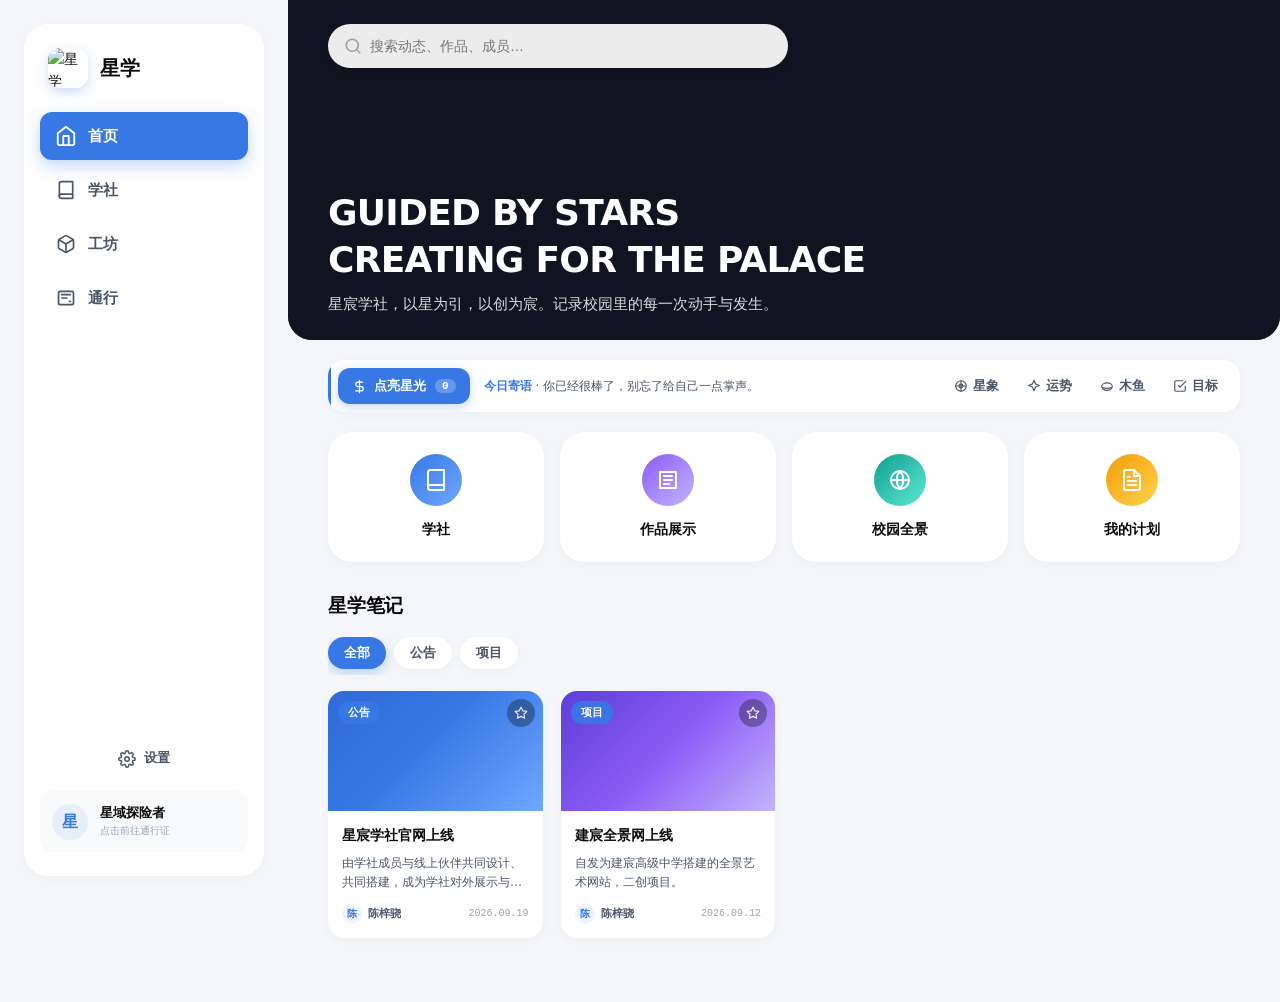
==== commit 925be9e6: "Update index.html v101" ====
--- a/app/index.html
+++ b/app/index.html
@@ -3,8 +3,9 @@
 <head>
 <meta charset="UTF-8">
 <meta name="viewport" content="width=device-width,initial-scale=1,maximum-scale=1,user-scalable=no,viewport-fit=cover">
-<title>星学 · 星宸学社</title>
-<link rel="icon" href="https://user-assets.sxlcdn.com/images/1138507/Fqb_cF510M1MBwwP84PjJvXp13HB.jpg?imageMogr2/strip/auto-orient/thumbnail/1200x9000%3E/quality/90!/interlace/1/format/jpeg" type="image/jpeg">
+<title>星学</title>
+<!-- 替换为新图标 -->
+<link rel="icon" href="https://user-assets.sxlcdn.com/images/1138507/FvVopAq5VzsmfqXK2e8vOqXnjTMQ.jpg?imageMogr2/strip/auto-orient/thumbnail/1200x9000%3E/quality/90!/interlace/1/format/jpeg" type="image/jpeg">
 <style>
 /* ============================================================
    全局变量与基础
@@ -936,7 +937,7 @@
 
 <!-- 极简开屏动画 -->
 <div id="splashScreen">
-  <img src="https://user-assets.sxlcdn.com/images/1138507/Fqb_cF510M1MBwwP84PjJvXp13HB.jpg?imageMogr2/strip/auto-orient/thumbnail/1200x9000%3E/quality/90!/interlace/1/format/jpeg" class="splash-logo" alt="星学">
+  <img src="https://user-assets.sxlcdn.com/images/1138507/FvVopAq5VzsmfqXK2e8vOqXnjTMQ.jpg?imageMogr2/strip/auto-orient/thumbnail/1200x9000%3E/quality/90!/interlace/1/format/jpeg" class="splash-logo" alt="星学">
   <div class="splash-loader">
     <div class="splash-loader-bar"></div>
   </div>
@@ -949,7 +950,7 @@
 
   <aside class="side-nav">
     <div class="brand">
-      <img class="brand-img" src="https://user-assets.sxlcdn.com/images/1138507/Fqb_cF510M1MBwwP84PjJvXp13HB.jpg?imageMogr2/strip/auto-orient/thumbnail/1200x9000%3E/quality/90!/interlace/1/format/jpeg" alt="星学">
+      <img class="brand-img" src="https://user-assets.sxlcdn.com/images/1138507/FvVopAq5VzsmfqXK2e8vOqXnjTMQ.jpg?imageMogr2/strip/auto-orient/thumbnail/1200x9000%3E/quality/90!/interlace/1/format/jpeg" alt="星学">
       <div class="brand-name">星学</div>
     </div>
     <div class="nav-menu" id="sideNav">
@@ -1274,6 +1275,13 @@
               <div class="menu-title">基础设置</div>
               <div class="menu-arrow"><svg viewBox="0 0 24 24" fill="none" stroke="currentColor" stroke-width="2.4" stroke-linecap="round" stroke-linejoin="round"><polyline points="9 18 15 12 9 6"/></svg></div>
             </div>
+            <div class="menu-item" data-action="checkupdate">
+              <div class="menu-icon">
+                <svg viewBox="0 0 24 24" fill="none" stroke="currentColor" stroke-width="2" stroke-linecap="round" stroke-linejoin="round"><path d="M21 12a9 9 0 1 1-9-9c2.52 0 4.93 1 6.74 2.74L21 8"/><path d="M21 3v5h-5"/></svg>
+              </div>
+              <div class="menu-title">检查更新</div>
+              <div class="menu-arrow"><svg viewBox="0 0 24 24" fill="none" stroke="currentColor" stroke-width="2.4" stroke-linecap="round" stroke-linejoin="round"><polyline points="9 18 15 12 9 6"/></svg></div>
+            </div>
             <div class="menu-item" data-action="about">
               <div class="menu-icon">
                 <svg viewBox="0 0 24 24" fill="none" stroke="currentColor" stroke-width="2" stroke-linecap="round" stroke-linejoin="round"><circle cx="12" cy="12" r="10"/><line x1="12" y1="16" x2="12" y2="12"/><line x1="12" y1="8" x2="12.01" y2="8"/></svg>
@@ -1345,9 +1353,10 @@
       <svg viewBox="0 0 24 24" fill="none" stroke="currentColor" stroke-width="2" stroke-linecap="round" stroke-linejoin="round"><path d="M21 15v4a2 2 0 0 1-2 2H5a2 2 0 0 1-2-2v-4"/><polyline points="7 10 12 15 17 10"/><line x1="12" y1="15" x2="12" y2="3"/></svg>
     </div>
     <div class="update-title">发现新版本</div>
-    <div class="update-version" id="updateVersion">当前版本 v1.0.0 → v1.3.0</div>
+    <div class="update-version" id="updateVersion">当前版本 v1.0.1 → v1.1.0</div>
     <div class="update-log" id="updateLog"></div>
     <div class="modal-actions">
+      <button class="cancel" id="updateSkipBtn" type="button" style="display:none;">跳过此版本</button>
       <button class="cancel" id="updateCancel" type="button">暂不更新</button>
       <button class="ok" id="updateOk" type="button">立即更新</button>
     </div>
@@ -1627,8 +1636,8 @@
 </div>
 
 <script>
-var APP_VERSION = '1.0.0';
-var VERSION_URL = 'https://cdn.jsdelivr.net/gh/stellarsage2026/st@main/appdt/version.json';
+var APP_VERSION = '1.0.1'; // 升级版本
+var VERSION_URL = 'https://raw.githubusercontent.com/stellarsage2026/st/main/app/version.json';
 var TOOLS_DATA_URL = 'https://cdn.jsdelivr.net/gh/stellarsage2026/st@main/data3/tools.json';
 var DATA_PATH = 'https://cdn.jsdelivr.net/gh/stellarsage2026/st@main/data/';
 var GITHUB_OWNER = 'stellarsage2026';
@@ -1780,28 +1789,97 @@
 window.addEventListener('online', function(){ toast('网络已恢复'); updateNetworkStatus(); });
 window.addEventListener('offline', function(){ toast('网络已断开'); updateNetworkStatus(); });
 
-function checkAppUpdate(){
+// 修复热更新逻辑
+function checkAppUpdate(silent){
   try {
     fetch(VERSION_URL, { cache: 'no-store' })
       .then(function(res){ return res.ok ? res.json() : null; })
       .then(function(data){
         if (!data || !data.version) return;
-        if (data.version !== APP_VERSION){
-          $('#updateVersion').textContent = '当前 v' + APP_VERSION + ' → 最新 v' + data.version;
-          $('#updateLog').innerHTML = esc(data.changelog || '优化了部分体验，修复了已知问题。');
+        if (data.version === APP_VERSION) {
+          if(!silent) toast('已是最新版本 v' + APP_VERSION);
+          return;
+        }
+        
+        // 跳过此版本判断
+        var skipped = localStorage.getItem('xx_skip_version');
+        if (!data.forceUpdate && skipped === data.version && silent) return;
+
+        // 强制更新或低于最低支持版本
+        var force = data.forceUpdate || (data.minSupportedVersion && compareVersion(APP_VERSION, data.minSupportedVersion) < 0);
+
+        $('#updateVersion').textContent = '当前 v' + APP_VERSION + ' → 最新 v' + data.version;
+        $('#updateLog').innerHTML = esc(data.changelog || '优化了部分体验，修复了已知问题。');
+        
+        var btnCancel = $('#updateCancel');
+        var btnSkip = $('#updateSkipBtn');
+        
+        if (force){ 
+          if(btnCancel) btnCancel.style.display = 'none'; 
+          if(btnSkip) btnSkip.style.display = 'none';
+        } else { 
+          if(btnCancel) btnCancel.style.display = 'block'; 
+          if(btnSkip) btnSkip.style.display = 'block';
+        }
+        
+        if(btnSkip) {
+          btnSkip.onclick = function(){
+            localStorage.setItem('xx_skip_version', data.version);
+            $('#updateMask').classList.remove('show');
+            toast('已跳过 v' + data.version);
+          }
+        }
+
+        // 判断是否是 Electron 环境
+        var isElectron = typeof window.require !== 'undefined' && window.require('electron');
+        
+        $('#updateOk').onclick = function(){
+          $('#updateOk').disabled = true;
+          $('#updateOk').textContent = '正在更新...';
           
-          var btnCancel = $('#updateCancel');
-          if (data.forceUpdate){ btnCancel.style.display = 'none'; } else { btnCancel.style.display = 'block'; }
-          
-          $('#updateOk').onclick = function(){
-            if (data.updateUrl) openBrowser(data.updateUrl, '版本更新');
-            else toast('已是最新版本');
-          };
-          $('#updateMask').classList.add('show');
-        }
+          if (isElectron) {
+             try {
+               var { ipcRenderer } = window.require('electron');
+               ipcRenderer.invoke('do-update', data.version)
+                 .then(function(res){
+                    if(res && res.success) {
+                      toast('更新成功，软件即将重启...');
+                    }
+                 })
+                 .catch(function(err){
+                    toast('更新失败: ' + err);
+                    $('#updateOk').textContent = '重试';
+                    $('#updateOk').disabled = false;
+                 });
+             } catch(e) {
+               toast('更新接口异常: ' + e.message);
+               $('#updateOk').textContent = '重试';
+               $('#updateOk').disabled = false;
+             }
+          } else {
+             if (data.updateUrl) openBrowser(data.updateUrl, '网页更新');
+             else toast('网页端已是最新');
+             $('#updateOk').disabled = false;
+             $('#updateOk').textContent = '立即更新';
+          }
+        };
+        $('#updateMask').classList.add('show');
       })
-      .catch(function(err){ console.warn('版本检测跳过：', err); });
+      .catch(function(err){ 
+        console.warn('版本检测跳过：', err); 
+        if(!silent) toast('检查更新失败'); 
+      });
   } catch(e){ console.warn('版本检测异常', e); }
+}
+
+// 新增版本号比较
+function compareVersion(a, b){
+  var pa = a.split('.').map(Number), pb = b.split('.').map(Number);
+  for (var i=0;i<3;i++){
+    if ((pa[i]||0) > (pb[i]||0)) return 1;
+    if ((pa[i]||0) < (pb[i]||0)) return -1;
+  }
+  return 0;
 }
 
 /* ============================================================
@@ -1899,6 +1977,12 @@
   var avatar = typeof userObj === 'string' ? ((found && found.avatar) || '') : (userObj.avatar || '');
   var initial = (name || '?').charAt(0);
   if (!/[\u4e00-\u9fa5A-Za-z0-9]/.test(initial)) initial = '?';
+  
+  // 默认访客头像
+  if (!avatar && name === '星域探险者') {
+     avatar = 'https://user-assets.sxlcdn.com/images/1138507/Fqb_cF510M1MBwwP84PjJvXp13HB.jpg?imageMogr2/strip/auto-orient/thumbnail/1200x9000%3E/quality/90!/interlace/1/format/jpeg';
+  }
+
   if (/^\d{5,11}$/.test(avatar)) return '<img src="https://q2.qlogo.cn/headimg_dl?dst_uin=' + avatar + '&spec=100" onerror="this.style.display=\'none\';this.parentNode.textContent=\'' + initial + '\'">';
   if (/^https?:\/\//.test(avatar) || /^data:image\//.test(avatar)) return '<img src="' + esc(avatar) + '" onerror="this.style.display=\'none\';this.parentNode.textContent=\'' + initial + '\'">';
   return initial;
@@ -2311,7 +2395,7 @@
   $('#memberMask').classList.add('show');
 
   setTimeout(function() {
-    var DEFAULT_BG = 'https://user-assets.sxlcdn.com/images/1138507/FmpO0QT0oZTcs8whHzHAjM_5Jss2.png?imageMogr2/strip/auto-orient/thumbnail/1200x9000%3E/quality/90!/format/png';
+    var DEFAULT_BG = 'https://user-assets.sxlcdn.com/images/1138507/Fqb_cF510M1MBwwP84PjJvXp13HB.jpg?imageMogr2/strip/auto-orient/thumbnail/1200x9000%3E/quality/90!/interlace/1/format/jpeg';
     var bg = (m.background && String(m.background).trim().indexOf('http') === 0) ? m.background.trim() : DEFAULT_BG;
 
     var tags = '';
@@ -2401,7 +2485,7 @@
 function renderMe(){
   var isLogged = !!state.user;
   var obj = state.user || state.localProfile;
-  var DEFAULT_BG = 'https://user-assets.sxlcdn.com/images/1138507/FmpO0QT0oZTcs8whHzHAjM_5Jss2.png?imageMogr2/strip/auto-orient/thumbnail/1200x9000%3E/quality/90!/format/png';
+  var DEFAULT_BG = 'https://user-assets.sxlcdn.com/images/1138507/Fqb_cF510M1MBwwP84PjJvXp13HB.jpg?imageMogr2/strip/auto-orient/thumbnail/1200x9000%3E/quality/90!/interlace/1/format/jpeg';
 
   var bgUrl = (obj.background && String(obj.background).trim().indexOf('http') === 0) ? obj.background.trim() : (obj.background && String(obj.background).indexOf('data:image') === 0 ? obj.background : DEFAULT_BG);
   $('#meSidebarBg').style.backgroundImage = 'url(' + bgUrl + ')';
@@ -3015,7 +3099,7 @@
 }
 
 var CLUB_BG_IMAGES = [
-  'https://user-assets.sxlcdn.com/images/1138507/Fqb_cF510M1MBwwP84PjJvXp13HB.jpg?imageMogr2/strip/auto-orient/thumbnail/1200x9000%3E/quality/90!/interlace/1/format/jpeg',
+  'https://user-assets.sxlcdn.com/images/1138507/FvVopAq5VzsmfqXK2e8vOqXnjTMQ.jpg?imageMogr2/strip/auto-orient/thumbnail/1200x9000%3E/quality/90!/interlace/1/format/jpeg',
   'https://user-assets.sxlcdn.com/images/1138507/FvPU8YcuTwFaUIqOhgGyfdKx5Pm2.png?imageMogr2/strip/auto-orient/thumbnail/1200x9000%3E/quality/90!/format/png',
   'https://user-assets.sxlcdn.com/images/1138507/Fri-zzhubY2l9APgiUanD7MMtiLZ.png?imageMogr2/strip/auto-orient/thumbnail/1200x9000%3E/quality/90!/format/png',
   'https://user-assets.sxlcdn.com/images/1138507/Fg1-68ZRN9fnCvWHyS2kvp_biQZZ.png?imageMogr2/strip/auto-orient/thumbnail/1200x9000%3E/quality/90!/format/png',
@@ -3221,6 +3305,9 @@
     else if (item.dataset.action === 'plan') item.onclick = function(){ 
       openBrowser(PLAN_URL, '我的计划');
     };
+    else if (item.dataset.action === 'checkupdate') item.onclick = function(){
+      checkAppUpdate(false);
+    };
     else if (item.dataset.action === 'about') item.onclick = function(){ toast('星学 v' + APP_VERSION + ' · 星宸学社出品'); };
   });
   $('#sideUserChip').onclick = function(){ go('me'); };
@@ -3474,7 +3561,7 @@
 function setupHero(){
   var wrap = $('#heroBgWrap');
   var images = [
-    'https://user-assets.sxlcdn.com/images/1138507/Fqb_cF510M1MBwwP84PjJvXp13HB.jpg?imageMogr2/strip/auto-orient/thumbnail/1200x9000%3E/quality/90!/interlace/1/format/jpeg',
+    'https://user-assets.sxlcdn.com/images/1138507/FvVopAq5VzsmfqXK2e8vOqXnjTMQ.jpg?imageMogr2/strip/auto-orient/thumbnail/1200x9000%3E/quality/90!/interlace/1/format/jpeg',
     'https://user-assets.sxlcdn.com/images/1138507/Fhl9mvaDZsiI_ZqNnZ4nvZafIrbg.jpg?imageMogr2/strip/auto-orient/thumbnail/1920x/quality/90!/interlace/1/format/jpg',
     'https://user-assets.sxlcdn.com/images/1138507/FvPU8YcuTwFaUIqOhgGyfdKx5Pm2.png?imageMogr2/strip/auto-orient/thumbnail/1920x/quality/90!/format/png'
   ];
@@ -3516,6 +3603,14 @@
     if (u) state.user = JSON.parse(u);
     var p = localStorage.getItem('xx_local_profile');
     if (p) state.localProfile = JSON.parse(p);
+    
+    // 初始化默认访客资料
+    if (!state.localProfile.name) {
+      state.localProfile.name = '星域探险者';
+      state.localProfile.avatar = 'https://user-assets.sxlcdn.com/images/1138507/Fqb_cF510M1MBwwP84PjJvXp13HB.jpg?imageMogr2/strip/auto-orient/thumbnail/1200x9000%3E/quality/90!/interlace/1/format/jpeg';
+      state.localProfile.background = 'https://user-assets.sxlcdn.com/images/1138507/Fqb_cF510M1MBwwP84PjJvXp13HB.jpg?imageMogr2/strip/auto-orient/thumbnail/1200x9000%3E/quality/90!/interlace/1/format/jpeg';
+    }
+
     var t = localStorage.getItem('xx_theme') || 'system';
     applyTheme(t);
     $$('.settings-opt').forEach(function(x){ x.classList.toggle('active', x.dataset.theme === t); });
@@ -3525,7 +3620,7 @@
     document.getElementById('offlineBanner').style.display = 'block';
   }
 
-  try { checkAppUpdate(); } catch(e){ console.warn('版本检测异常', e); }
+  try { checkAppUpdate(true); } catch(e){ console.warn('版本检测异常', e); }
 
   // 3. 初始化（任何异常都不再影响开屏隐藏）
   try {
@@ -3563,4 +3658,4 @@
 else boot();
 </script>
 </body>
-</html>+</html>
